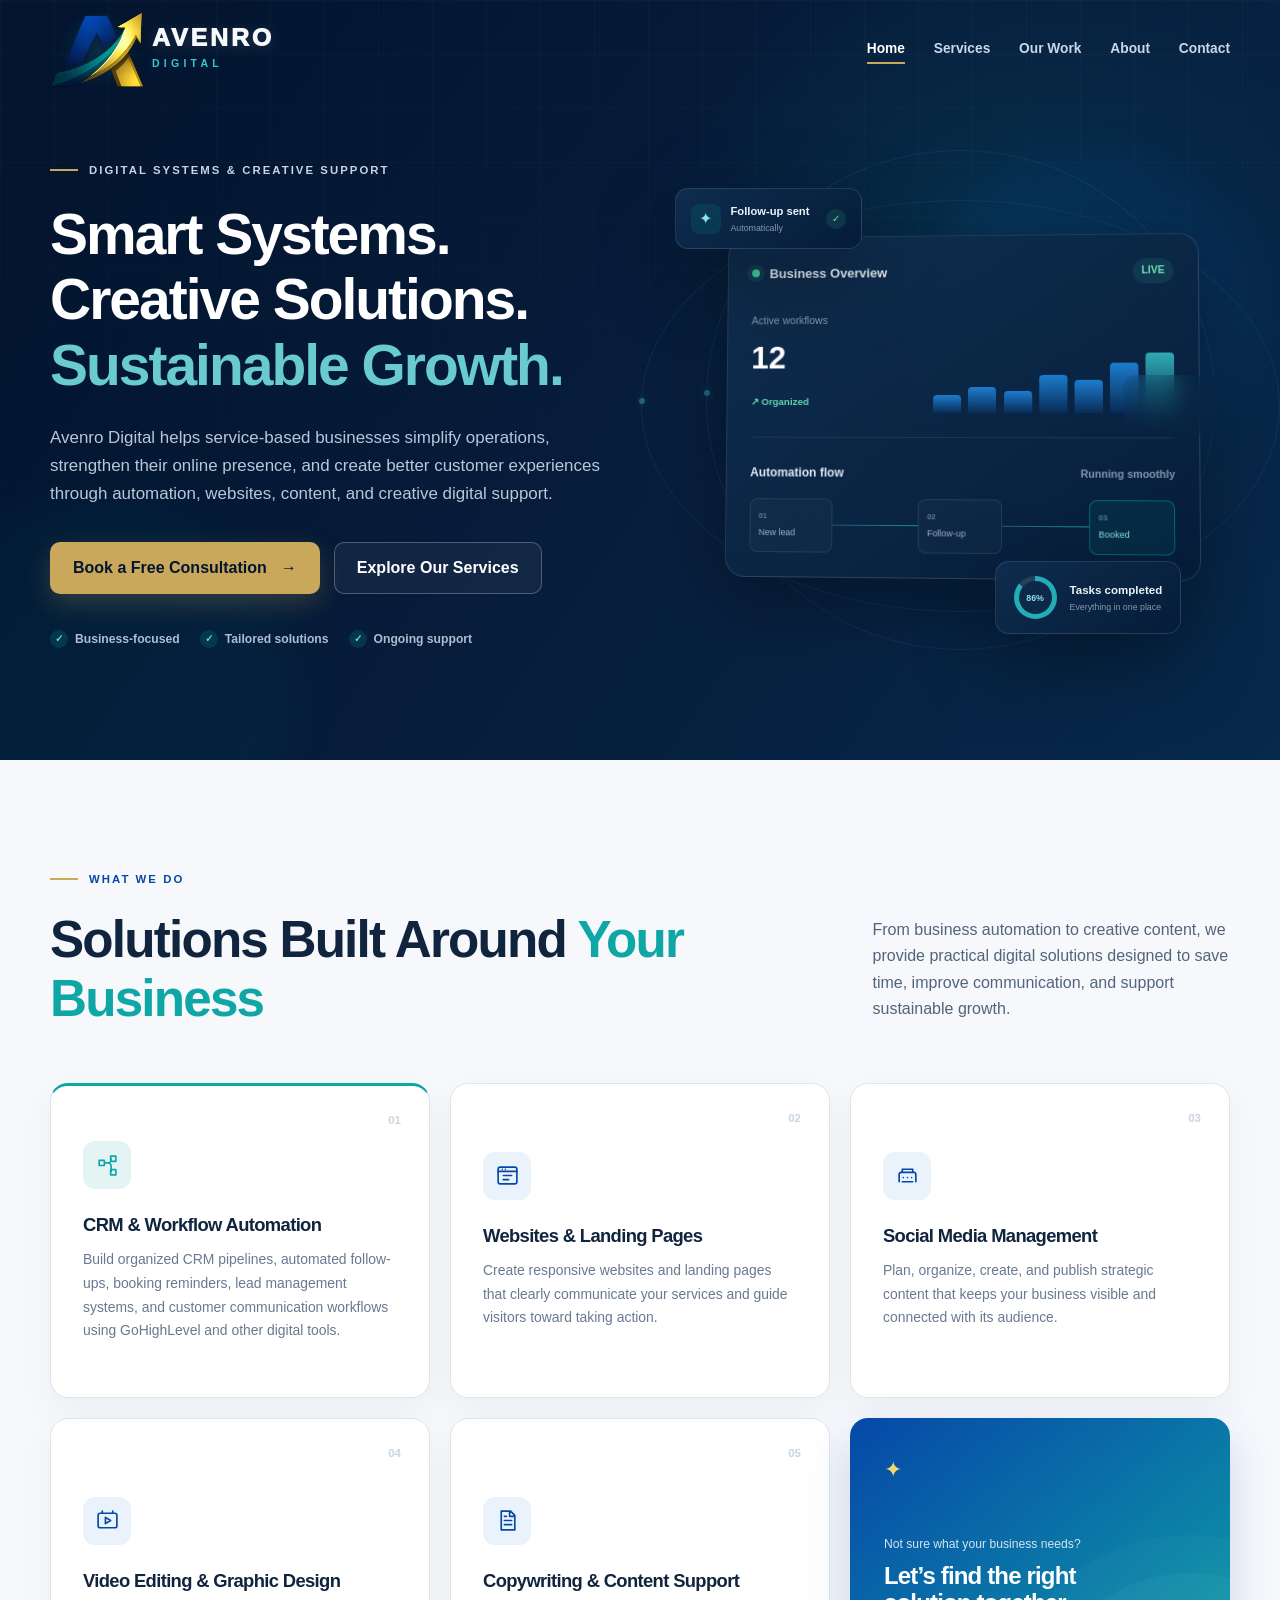
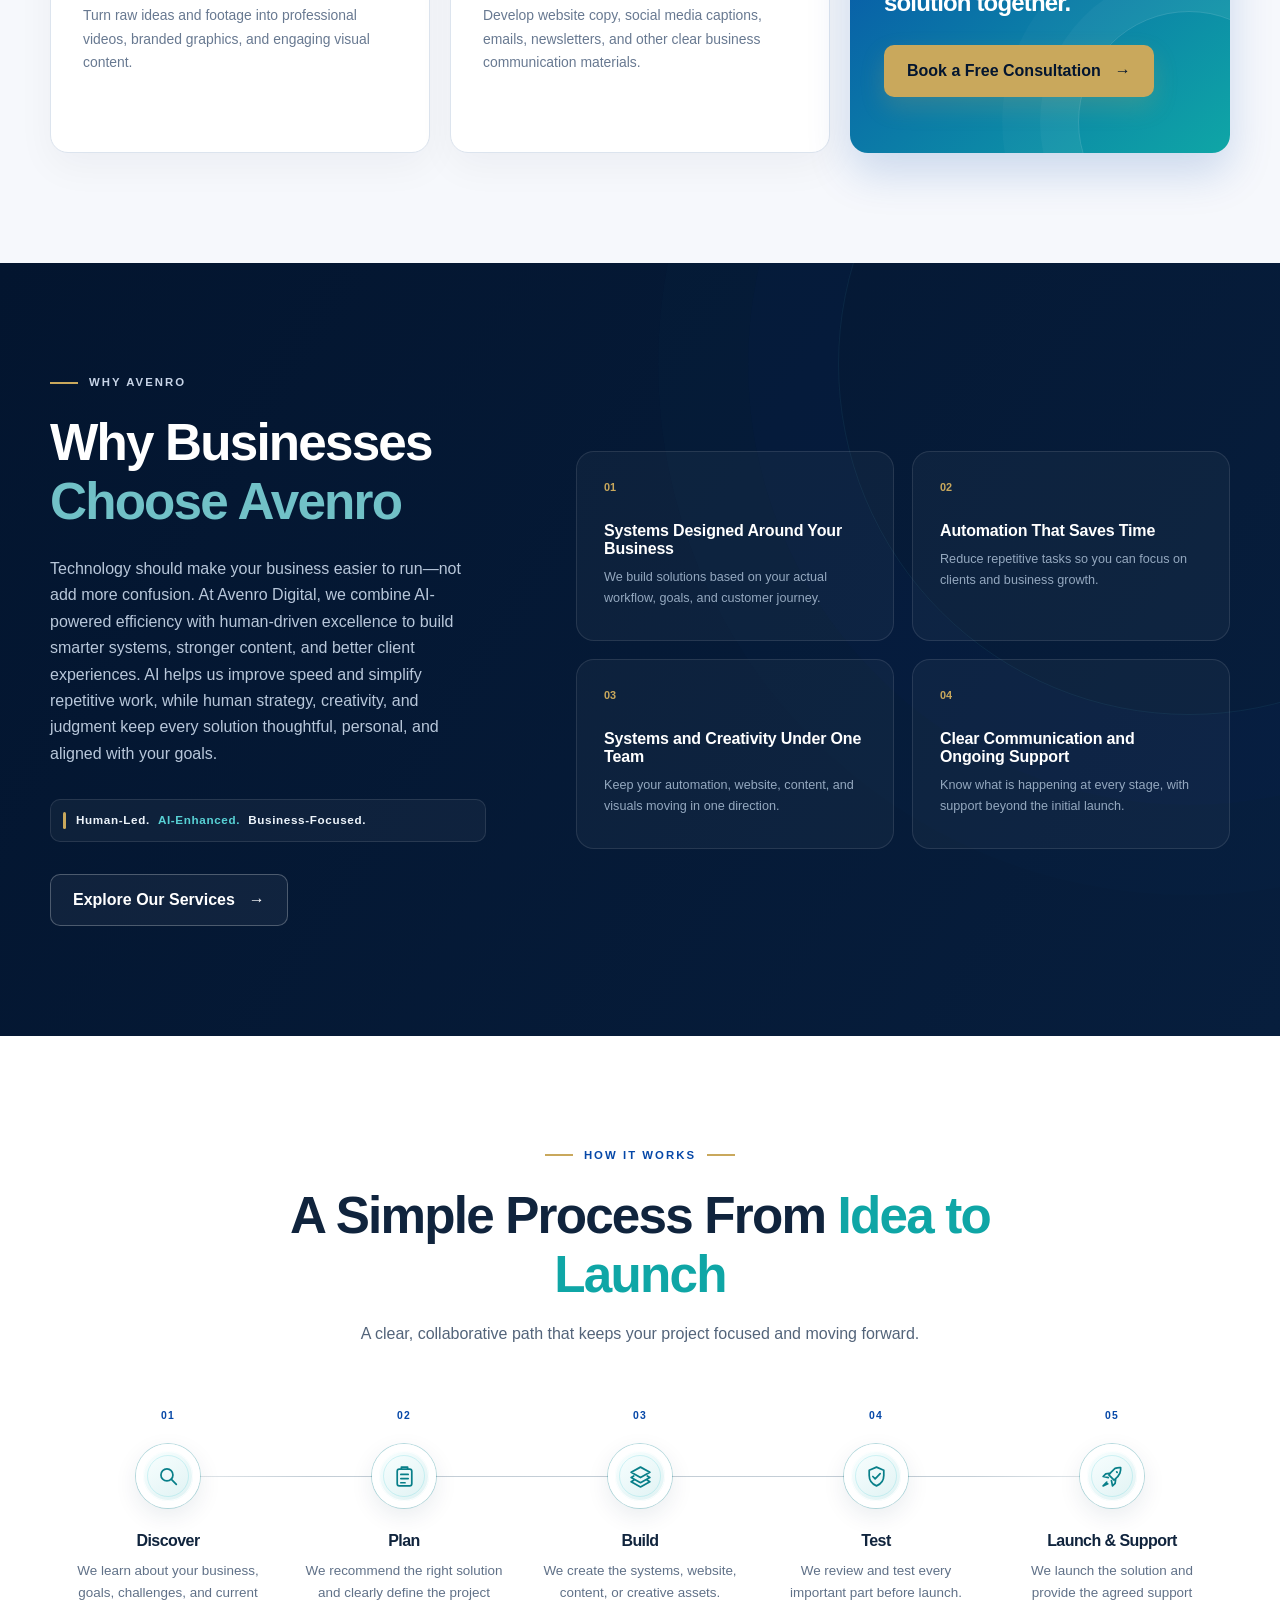
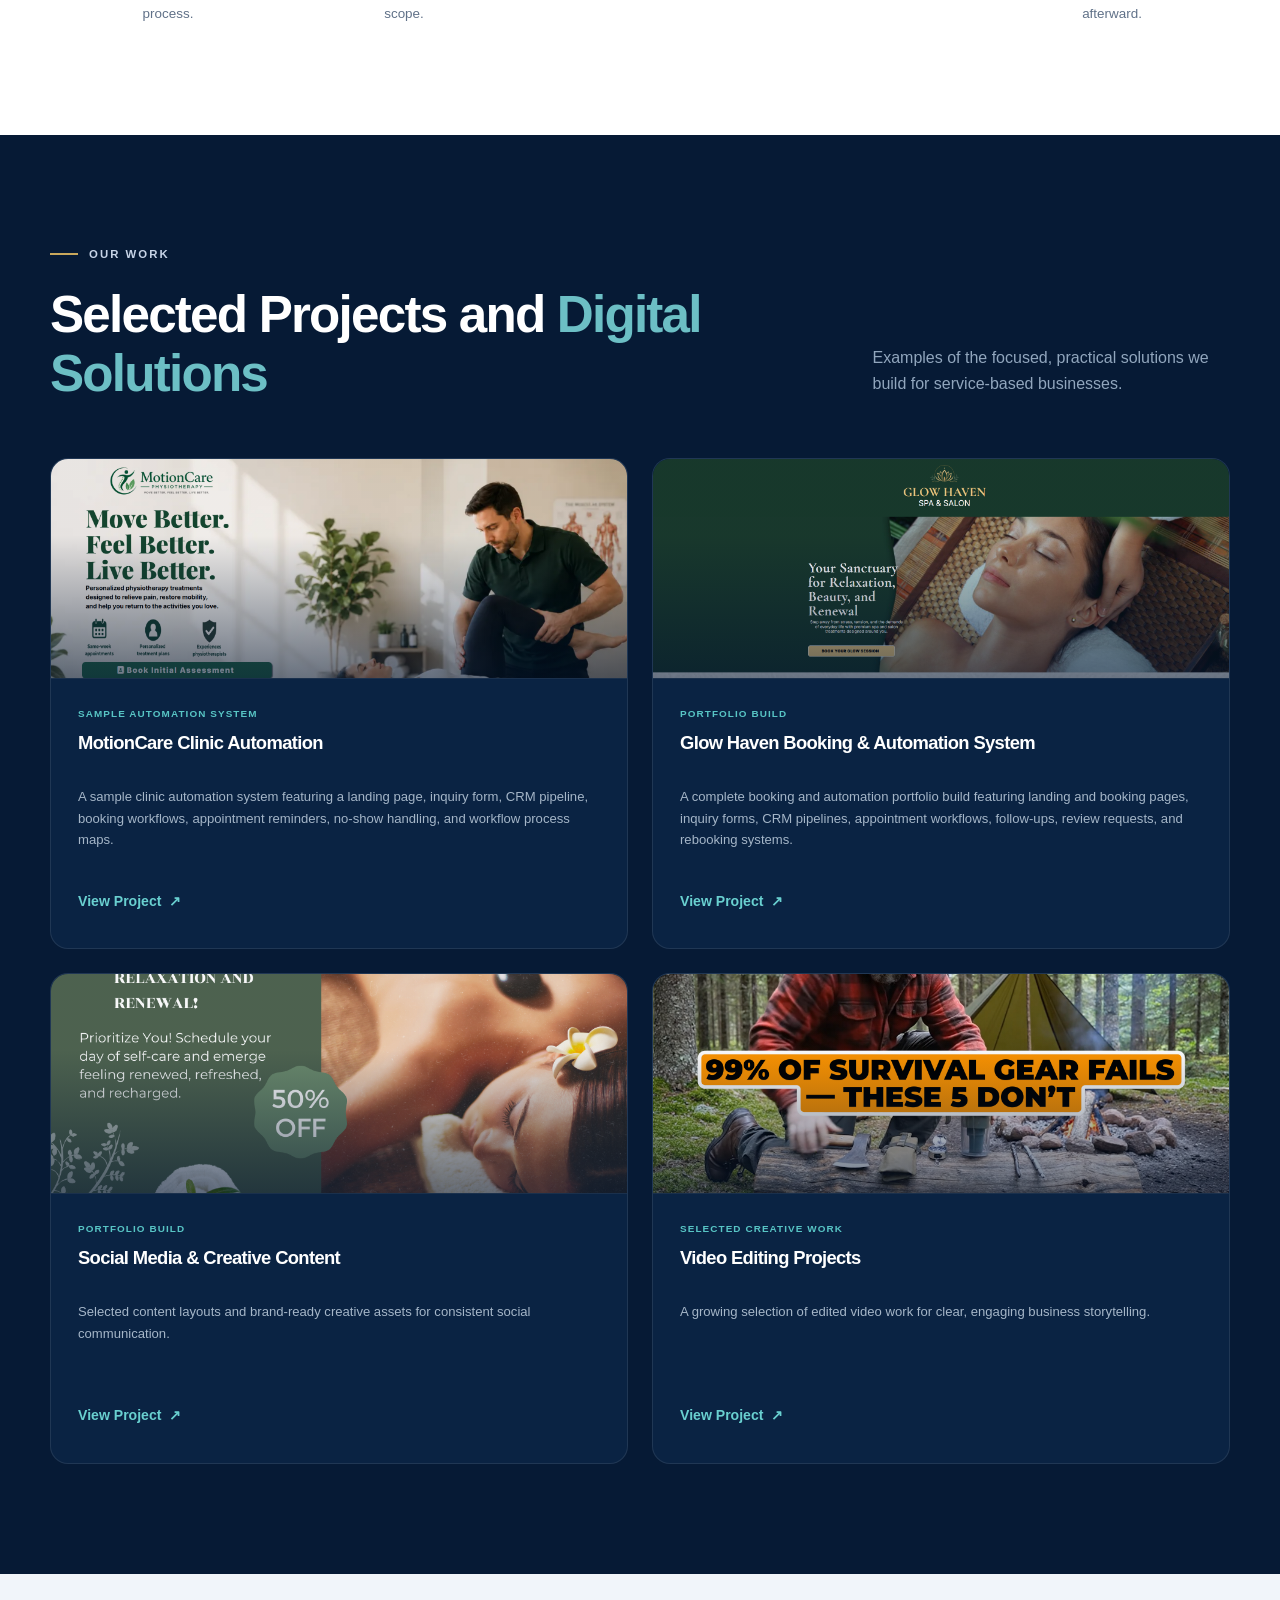
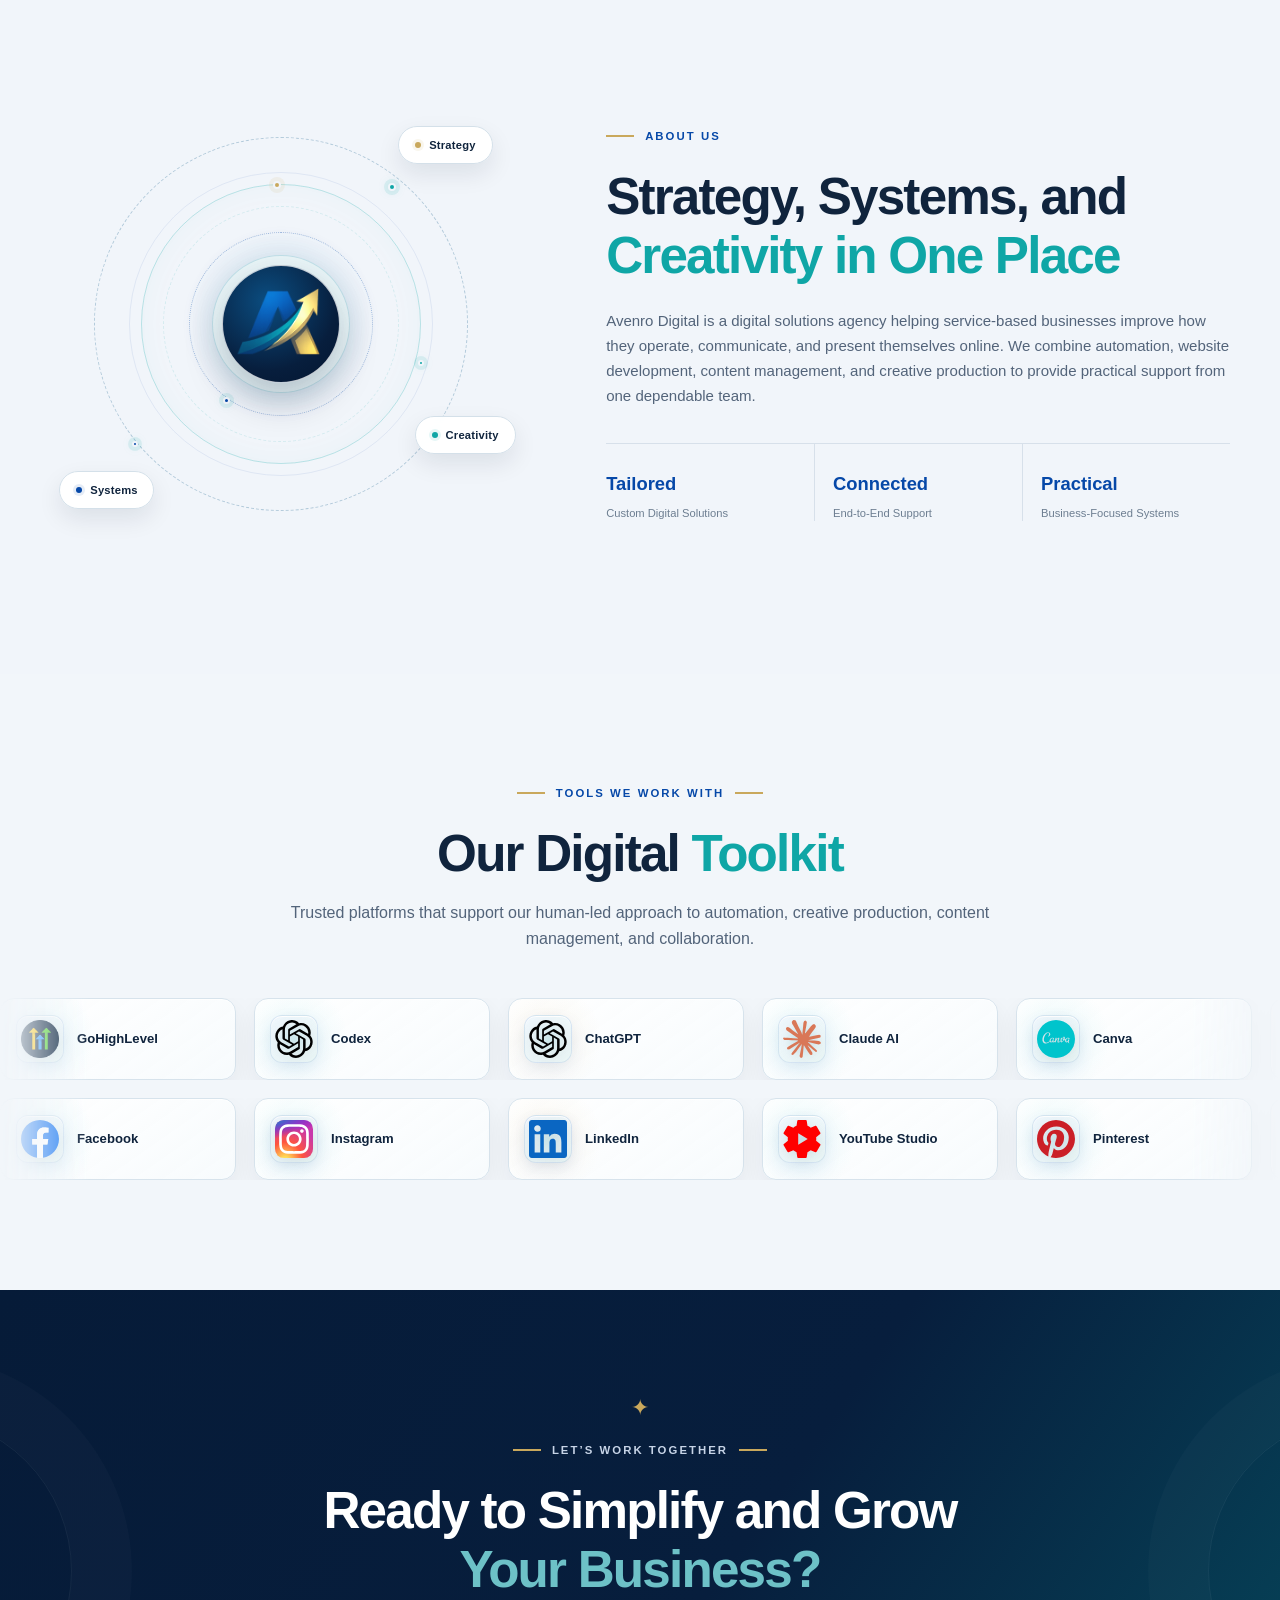
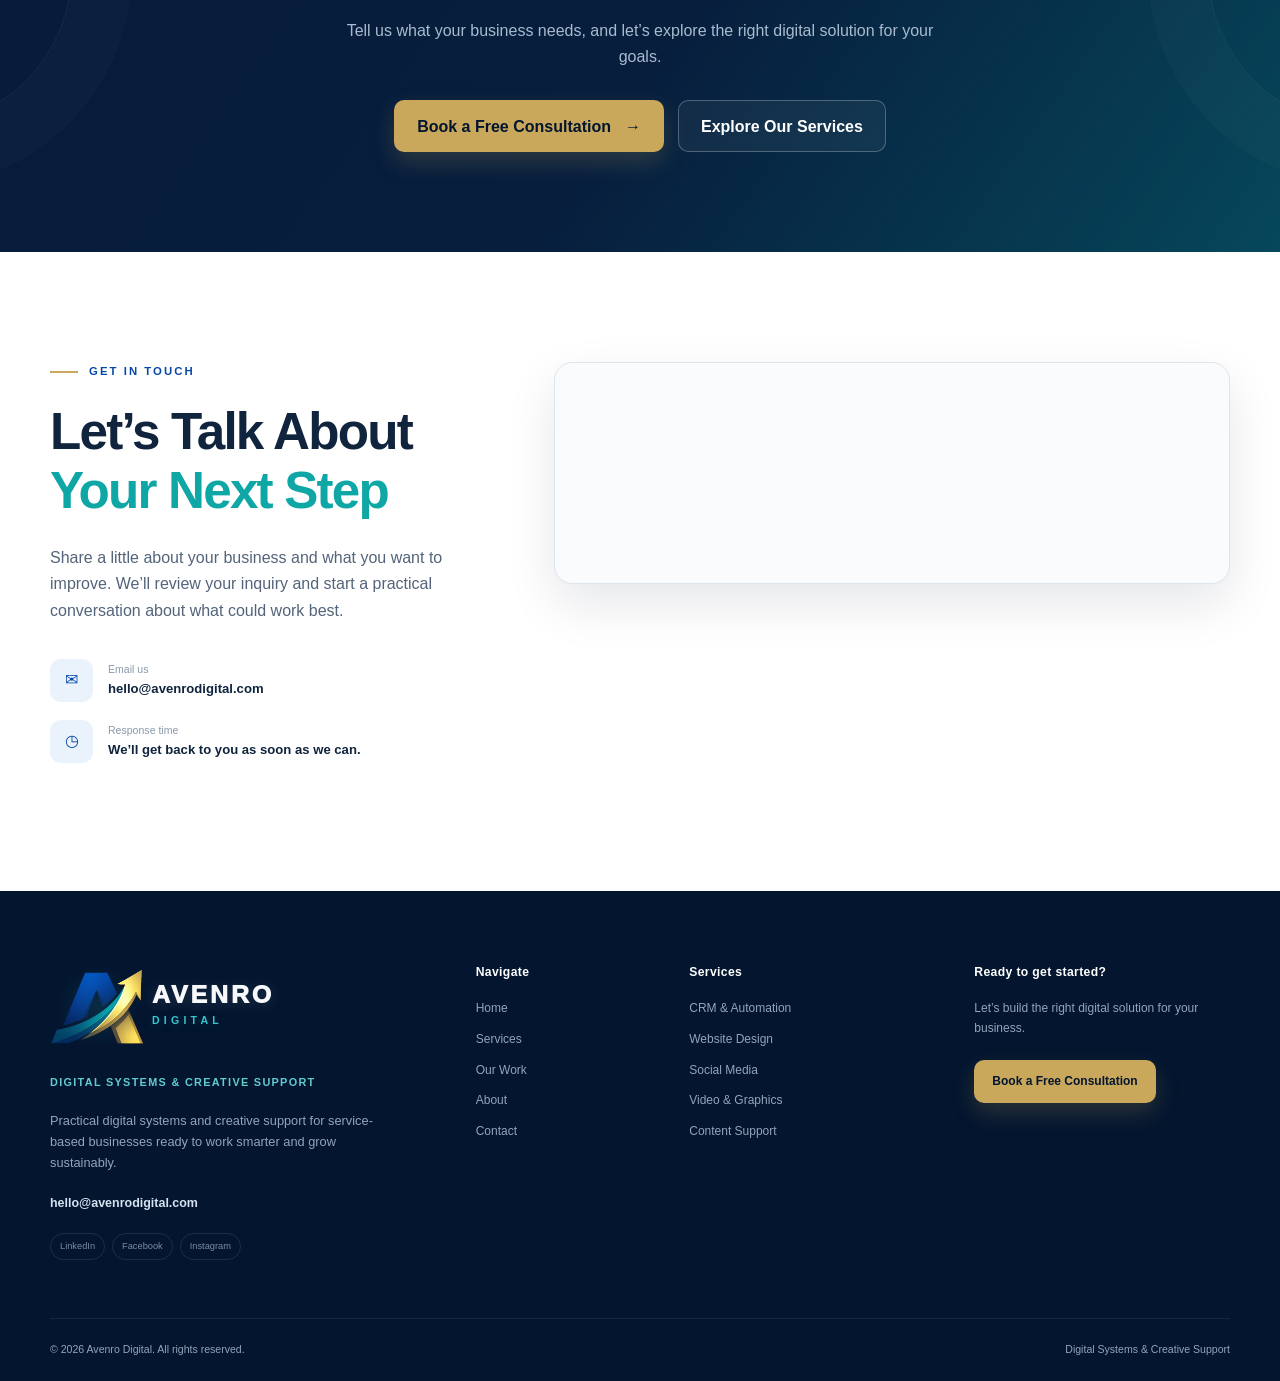
==== index.html @ 3b8fa155 "Simplify tool cards by removing category labels" ====
<!doctype html>
<html lang="en">
<head>
  <meta charset="utf-8">
  <meta name="viewport" content="width=device-width, initial-scale=1">
  <title>Avenro Digital | Smart Systems & Creative Solutions</title>
  <meta name="description" content="Avenro Digital helps service-based businesses simplify operations and grow through automation, websites, content, and creative digital support.">
  <meta name="theme-color" content="#03152F">
  <meta property="og:type" content="website">
  <meta property="og:title" content="Avenro Digital | Smart Systems & Creative Solutions">
  <meta property="og:description" content="Digital systems and creative support that help service-based businesses simplify operations and strengthen their online presence.">
  <!-- Replace with a dedicated 1200x630 social preview image when available. -->
  <meta property="og:image" content="assets/images/avenro-logo.png">
  <meta property="og:url" content="https://avenrodigital.com/">
  <link rel="icon" type="image/png" href="assets/images/avenro-logo.png">
  <link rel="stylesheet" href="styles.css?v=20260803-1">
  <script src="script.js?v=20260802-5" defer></script>
</head>
<body>
  <a class="skip-link" href="#main-content">Skip to main content</a>

  <header class="site-header" data-header>
    <nav class="container navbar" aria-label="Primary navigation">
      <a class="brand" href="#home" aria-label="Avenro Digital home">
        <span class="brand-mark" aria-hidden="true"><img src="assets/images/avenro-logo.png" alt=""></span>
        <span class="brand-name">AVENRO <small>DIGITAL</small></span>
      </a>

      <button class="menu-toggle" type="button" aria-expanded="false" aria-controls="nav-menu" aria-label="Open navigation menu">
        <span></span><span></span><span></span>
      </button>

      <div class="nav-menu" id="nav-menu" data-nav-menu>
        <ul class="nav-links">
          <li><a class="active" href="#home">Home</a></li>
          <li><a href="#services">Services</a></li>
          <li><a href="#work">Our Work</a></li>
          <li><a href="#about">About</a></li>
          <li><a href="#contact">Contact</a></li>
        </ul>
      </div>
    </nav>
  </header>

  <main id="main-content">
    <section class="hero" id="home">
      <div class="hero-glow hero-glow-one" aria-hidden="true"></div>
      <div class="hero-glow hero-glow-two" aria-hidden="true"></div>
      <div class="container hero-grid">
        <div class="hero-copy reveal">
          <p class="eyebrow"><span></span> Digital systems &amp; creative support</p>
          <h1><span>Smart Systems.</span><span>Creative Solutions.</span><em>Sustainable Growth.</em></h1>
          <p class="hero-lead">Avenro Digital helps service-based businesses simplify operations, strengthen their online presence, and create better customer experiences through automation, websites, content, and creative digital support.</p>
          <div class="button-group">
            <a class="button button-primary" href="#contact">Book a Free Consultation <span aria-hidden="true">→</span></a>
            <a class="button button-secondary" href="#services">Explore Our Services</a>
          </div>
          <div class="hero-trust" aria-label="Our approach">
            <span><i aria-hidden="true">✓</i> Business-focused</span>
            <span><i aria-hidden="true">✓</i> Tailored solutions</span>
            <span><i aria-hidden="true">✓</i> Ongoing support</span>
          </div>
        </div>

        <div class="system-visual reveal delay-one" aria-label="Illustration of connected digital business systems">
          <div class="visual-orbit orbit-one" aria-hidden="true"></div>
          <div class="visual-orbit orbit-two" aria-hidden="true"></div>
          <div class="system-card main-system-card">
            <div class="card-topline">
              <div><span class="status-dot"></span><span>Business Overview</span></div>
              <span class="live-badge">Live</span>
            </div>
            <div class="metric-row">
              <div><small>Active workflows</small><strong>12</strong><span class="metric-up">↗ Organized</span></div>
              <div class="mini-chart" aria-hidden="true"><i></i><i></i><i></i><i></i><i></i><i></i><i></i></div>
            </div>
            <div class="workflow-title"><span>Automation flow</span><small>Running smoothly</small></div>
            <div class="workflow">
              <span class="flow-node"><b>01</b>New lead</span><i></i>
              <span class="flow-node"><b>02</b>Follow-up</span><i></i>
              <span class="flow-node flow-node-active"><b>03</b>Booked</span>
            </div>
          </div>
          <div class="system-card floating-card floating-card-left">
            <span class="floating-icon email-icon" aria-hidden="true">✦</span>
            <div><strong>Follow-up sent</strong><small>Automatically</small></div>
            <span class="check" aria-hidden="true">✓</span>
          </div>
          <div class="system-card floating-card floating-card-right">
            <span class="floating-icon calendar-icon" aria-hidden="true">▦</span>
            <div><small>Next booking</small><strong>10:30 AM</strong></div>
          </div>
          <div class="system-card completion-card">
            <div class="progress-ring" data-progress-ring data-progress-value="86"><span>86%</span></div>
            <div><strong>Tasks completed</strong><small>Everything in one place</small></div>
          </div>
        </div>
      </div>
    </section>

    <section class="section services" id="services">
      <div class="container">
        <div class="section-heading reveal">
          <div>
            <p class="eyebrow dark"><span></span> What we do</p>
            <h2>Solutions Built Around <em>Your Business</em></h2>
          </div>
          <p>From business automation to creative content, we provide practical digital solutions designed to save time, improve communication, and support sustainable growth.</p>
        </div>

        <div class="services-grid">
          <article class="service-card featured reveal">
            <span class="card-number">01</span>
            <div class="service-icon" aria-hidden="true">
              <svg viewBox="0 0 24 24"><path d="M4 7h5v5H4zM15 3h5v5h-5zM15 16h5v5h-5zM9 9.5h3.5a3 3 0 0 0 3-3V5.5M9 9.5h3.5a3 3 0 0 1 3 3v5.5"/></svg>
            </div>
            <h3>CRM &amp; Workflow Automation</h3>
            <p>Build organized CRM pipelines, automated follow-ups, booking reminders, lead management systems, and customer communication workflows using GoHighLevel and other digital tools.</p>
          </article>
          <article class="service-card reveal delay-one">
            <span class="card-number">02</span>
            <div class="service-icon" aria-hidden="true">
              <svg viewBox="0 0 24 24"><rect x="3" y="4" width="18" height="16" rx="2"/><path d="M3 8h18M7 6h.01M10 6h.01M8 12h8M8 16h5"/></svg>
            </div>
            <h3>Websites &amp; Landing Pages</h3>
            <p>Create responsive websites and landing pages that clearly communicate your services and guide visitors toward taking action.</p>
          </article>
          <article class="service-card reveal delay-two">
            <span class="card-number">03</span>
            <div class="service-icon" aria-hidden="true">
              <svg viewBox="0 0 24 24"><path d="M4 18v-7a2 2 0 0 1 2-2h12a2 2 0 0 1 2 2v7M7 9V6h10v3M8 14h.01M12 14h.01M16 14h.01M7 18h10"/></svg>
            </div>
            <h3>Social Media Management</h3>
            <p>Plan, organize, create, and publish strategic content that keeps your business visible and connected with its audience.</p>
          </article>
          <article class="service-card reveal">
            <span class="card-number">04</span>
            <div class="service-icon" aria-hidden="true">
              <svg viewBox="0 0 24 24"><rect x="3" y="5" width="18" height="14" rx="2"/><path d="m10 9 5 3-5 3V9zM7 3v2M17 3v2"/></svg>
            </div>
            <h3>Video Editing &amp; Graphic Design</h3>
            <p>Turn raw ideas and footage into professional videos, branded graphics, and engaging visual content.</p>
          </article>
          <article class="service-card reveal delay-one">
            <span class="card-number">05</span>
            <div class="service-icon" aria-hidden="true">
              <svg viewBox="0 0 24 24"><path d="M6 3h9l4 4v14H6zM14 3v5h5M9 12h7M9 16h7M9 8h2"/></svg>
            </div>
            <h3>Copywriting &amp; Content Support</h3>
            <p>Develop website copy, social media captions, emails, newsletters, and other clear business communication materials.</p>
          </article>
          <aside class="service-cta reveal delay-two">
            <span class="spark" aria-hidden="true">✦</span>
            <p>Not sure what your business needs?</p>
            <h3>Let’s find the right solution together.</h3>
            <a class="button button-gold" href="#contact">Book a Free Consultation <span aria-hidden="true">→</span></a>
          </aside>
        </div>
      </div>
    </section>

    <section class="section why-us">
      <div class="container why-grid">
        <div class="why-copy reveal">
          <p class="eyebrow"><span></span> Why Avenro</p>
          <h2>Why Businesses <em>Choose Avenro</em></h2>
          <p class="why-intro">Technology should make your business easier to run—not add more confusion. At Avenro Digital, we combine AI-powered efficiency with human-driven excellence to build smarter systems, stronger content, and better client experiences. AI helps us improve speed and simplify repetitive work, while human strategy, creativity, and judgment keep every solution thoughtful, personal, and aligned with your goals.</p>
          <p class="why-principle"><span>Human-Led.</span> <em>AI-Enhanced.</em> <span>Business-Focused.</span></p>
          <a class="button button-outline" href="#services">Explore Our Services <span aria-hidden="true">→</span></a>
        </div>
        <div class="benefit-list">
          <article class="benefit-item reveal"><span>01</span><div><h3>Systems Designed Around Your Business</h3><p>We build solutions based on your actual workflow, goals, and customer journey.</p></div></article>
          <article class="benefit-item reveal delay-one"><span>02</span><div><h3>Automation That Saves Time</h3><p>Reduce repetitive tasks so you can focus on clients and business growth.</p></div></article>
          <article class="benefit-item reveal"><span>03</span><div><h3>Systems and Creativity Under One Team</h3><p>Keep your automation, website, content, and visuals moving in one direction.</p></div></article>
          <article class="benefit-item reveal delay-one"><span>04</span><div><h3>Clear Communication and Ongoing Support</h3><p>Know what is happening at every stage, with support beyond the initial launch.</p></div></article>
        </div>
      </div>
    </section>

    <section class="section process" id="process">
      <div class="container">
        <div class="center-heading reveal">
          <p class="eyebrow dark centered"><span></span> How it works <span></span></p>
          <h2>A Simple Process From <em>Idea to Launch</em></h2>
          <p>A clear, collaborative path that keeps your project focused and moving forward.</p>
        </div>
        <ol class="process-list">
          <li class="reveal"><span class="step-number">01</span><span class="step-icon" aria-hidden="true"><svg viewBox="0 0 24 24"><circle cx="10.5" cy="10.5" r="5.75"/><path d="m14.8 14.8 4.7 4.7"/></svg></span><h3>Discover</h3><p>We learn about your business, goals, challenges, and current process.</p></li>
          <li class="reveal"><span class="step-number">02</span><span class="step-icon" aria-hidden="true"><svg viewBox="0 0 24 24"><rect x="5" y="5" width="14" height="16" rx="2"/><path d="M9 5V3h6v2M8.5 10h7M8.5 14h7M8.5 18h4"/></svg></span><h3>Plan</h3><p>We recommend the right solution and clearly define the project scope.</p></li>
          <li class="reveal"><span class="step-number">03</span><span class="step-icon" aria-hidden="true"><svg viewBox="0 0 24 24"><path d="m12 3 9 5-9 5-9-5 9-5Z"/><path d="m5.5 11.5-2.5 1.4 9 5 9-5-2.5-1.4M5.5 15.5 3 17l9 5 9-5-2.5-1.5"/></svg></span><h3>Build</h3><p>We create the systems, website, content, or creative assets.</p></li>
          <li class="reveal"><span class="step-number">04</span><span class="step-icon" aria-hidden="true"><svg viewBox="0 0 24 24"><path d="M12 3 19 6v5c0 4.7-2.7 8.2-7 10-4.3-1.8-7-5.3-7-10V6l7-3Z"/><path d="m8.5 12 2.2 2.2 4.8-5"/></svg></span><h3>Test</h3><p>We review and test every important part before launch.</p></li>
          <li class="reveal"><span class="step-number">05</span><span class="step-icon" aria-hidden="true"><svg viewBox="0 0 24 24"><path d="M14.5 4.2c2.1-.8 3.8-.9 5.3-.7.2 1.5.1 3.2-.7 5.3-1 2.5-3 4.8-5.6 6.7l-5-5c1.9-2.6 4.2-4.6 6-6.3Z"/><path d="M9 9 5.5 9.5 3 12l5 1M15 15l-.5 3.5L12 21l-1-5M16 7.5l.5.5M6.5 17.5 3 21l4.5-2"/></svg></span><h3>Launch &amp; Support</h3><p>We launch the solution and provide the agreed support afterward.</p></li>
        </ol>
      </div>
    </section>

    <section class="section work" id="work">
      <div class="container">
        <div class="section-heading reveal">
          <div><p class="eyebrow"><span></span> Our work</p><h2>Selected Projects and <em>Digital Solutions</em></h2></div>
          <p>Examples of the focused, practical solutions we build for service-based businesses.</p>
        </div>
        <div class="project-grid">
          <article class="project-card project-card-has-image reveal">
            <div class="project-media project-media-image">
              <img class="project-featured-image" src="assets/images/motioncare/motioncare-landing-page.png" alt="MotionCare clinic automation landing page preview" loading="lazy">
            </div>
            <div class="project-body">
              <p class="project-category">Sample Automation System</p><h3>MotionCare Clinic Automation</h3>
              <p>A sample clinic automation system featuring a landing page, inquiry form, CRM pipeline, booking workflows, appointment reminders, no-show handling, and workflow process maps.</p>
              <button class="text-link project-link project-modal-open" type="button" data-project-modal-open="motioncare" aria-haspopup="dialog" aria-controls="project-gallery-modal">View Project <span aria-hidden="true">↗</span></button>
            </div>
          </article>
          <article class="project-card project-card-has-image reveal delay-one">
            <div class="project-media project-media-image">
              <img class="project-featured-image project-featured-image-glow-haven" src="assets/images/glow-haven/glow-haven-landing-page.png" alt="Glow Haven spa and salon landing page preview" loading="lazy">
            </div>
            <div class="project-body">
              <p class="project-category">Portfolio Build</p><h3>Glow Haven Booking &amp; Automation System</h3>
              <p>A complete booking and automation portfolio build featuring landing and booking pages, inquiry forms, CRM pipelines, appointment workflows, follow-ups, review requests, and rebooking systems.</p>
              <button class="text-link project-link project-modal-open" type="button" data-project-modal-open="glow-haven" aria-haspopup="dialog" aria-controls="project-gallery-modal">View Project <span aria-hidden="true">↗</span></button>
            </div>
          </article>
          <article class="project-card project-card-has-image reveal delay-one">
            <div class="project-media project-media-image">
              <img class="project-featured-image project-featured-image-social-media" src="assets/images/social-media/promo-graphic-02.png.png" alt="Branded spa promotional graphic preview" loading="lazy">
            </div>
            <div class="project-body">
              <p class="project-category">Portfolio Build</p><h3>Social Media &amp; Creative Content</h3>
              <p>Selected content layouts and brand-ready creative assets for consistent social communication.</p>
              <button class="text-link project-link project-modal-open" type="button" data-project-modal-open="social-media" aria-haspopup="dialog" aria-controls="project-gallery-modal">View Project <span aria-hidden="true">↗</span></button>
            </div>
          </article>
          <article class="project-card project-card-has-image reveal delay-two">
            <div class="project-media project-media-image">
              <img class="project-featured-image project-featured-image-video-editing" src="assets/images/video-editing/survival-video-01.png" alt="Wilderness video editing preview featuring a survival gear setup" loading="lazy">
            </div>
            <div class="project-body">
              <p class="project-category">Selected Creative Work</p><h3>Video Editing Projects</h3>
              <p>A growing selection of edited video work for clear, engaging business storytelling.</p>
              <button class="text-link project-link project-modal-open" type="button" data-project-modal-open="video-editing" aria-haspopup="dialog" aria-controls="project-gallery-modal">View Project <span aria-hidden="true">↗</span></button>
            </div>
          </article>
        </div>
      </div>
    </section>

    <section class="section about" id="about">
      <div class="container about-grid">
        <div class="about-visual reveal" aria-hidden="true">
          <div class="about-orbit">
            <div class="orbit-glow"></div>
            <div class="orbit-ring orbit-ring-outer">
              <span class="orbit-node node-one"></span>
              <span class="orbit-node node-two"></span>
            </div>
            <div class="orbit-ring orbit-ring-middle">
              <span class="orbit-node node-three"></span>
              <span class="orbit-node node-four"></span>
            </div>
            <div class="orbit-ring orbit-ring-inner">
              <span class="orbit-node node-five"></span>
            </div>
            <div class="orbit-core">
              <span class="orbit-brand-mark"><img src="assets/images/avenro-logo.png" alt=""></span>
            </div>
          </div>
          <div class="about-label label-strategy">Strategy</div>
          <div class="about-label label-systems">Systems</div>
          <div class="about-label label-creativity">Creativity</div>
        </div>
        <div class="about-copy reveal delay-one">
          <p class="eyebrow dark"><span></span> About us</p>
          <h2>Strategy, Systems, and <em>Creativity in One Place</em></h2>
          <p>Avenro Digital is a digital solutions agency helping service-based businesses improve how they operate, communicate, and present themselves online. We combine automation, website development, content management, and creative production to provide practical support from one dependable team.</p>
          <div class="stats-grid">
            <div><strong>Tailored</strong><span>Custom Digital Solutions</span></div>
            <div><strong>Connected</strong><span>End-to-End Support</span></div>
            <div><strong>Practical</strong><span>Business-Focused Systems</span></div>
          </div>
        </div>
      </div>
    </section>

    <section class="section toolkit" id="toolkit" aria-labelledby="toolkit-title">
      <div class="container">
        <div class="center-heading reveal">
          <p class="eyebrow dark centered"><span></span> Tools we work with <span></span></p>
          <h2 id="toolkit-title">Our Digital <em>Toolkit</em></h2>
          <p>Trusted platforms that support our human-led approach to automation, creative production, content management, and collaboration.</p>
        </div>
      </div>

      <div class="tool-marquees" aria-label="Avenro Digital tools and platforms">
        <div class="tool-marquee tool-marquee-left" data-tool-marquee>
          <div class="tool-track">
            <div class="tool-sequence" role="list">
              <div class="tool-item" role="listitem" tabindex="0"><span class="tool-logo" aria-hidden="true"><img src="assets/images/tools/gohighlevel-logo.png" alt=""></span><span class="tool-copy"><strong>GoHighLevel</strong></span></div>
              <div class="tool-item" role="listitem" tabindex="0"><span class="tool-logo" aria-hidden="true"><img src="assets/images/tools/codex-logo.svg" alt=""></span><span class="tool-copy"><strong>Codex</strong></span></div>
              <div class="tool-item" role="listitem" tabindex="0"><span class="tool-logo" aria-hidden="true"><img src="assets/images/tools/chatgpt-logo.svg" alt=""></span><span class="tool-copy"><strong>ChatGPT</strong></span></div>
              <div class="tool-item" role="listitem" tabindex="0"><span class="tool-logo" aria-hidden="true"><img src="assets/images/tools/claude-logo.svg" alt=""></span><span class="tool-copy"><strong>Claude AI</strong></span></div>
              <div class="tool-item" role="listitem" tabindex="0"><span class="tool-logo" aria-hidden="true"><img src="assets/images/tools/canva-logo.svg" alt=""></span><span class="tool-copy"><strong>Canva</strong></span></div>
              <div class="tool-item" role="listitem" tabindex="0"><span class="tool-logo" aria-hidden="true"><img src="assets/images/tools/premiere-pro-logo.svg" alt=""></span><span class="tool-copy"><strong>Adobe Premiere Pro</strong></span></div>
              <div class="tool-item" role="listitem" tabindex="0"><span class="tool-logo" aria-hidden="true"><img src="assets/images/tools/capcut-logo.svg" alt=""></span><span class="tool-copy"><strong>CapCut</strong></span></div>
              <div class="tool-item" role="listitem" tabindex="0"><span class="tool-logo" aria-hidden="true"><img src="assets/images/tools/mister-horse-logo.png" alt=""></span><span class="tool-copy"><strong>Mister Horse</strong></span></div>
              <div class="tool-item" role="listitem" tabindex="0"><span class="tool-logo" aria-hidden="true"><img src="assets/images/tools/meta-business-suite-logo.svg" alt=""></span><span class="tool-copy"><strong>Meta Business Suite</strong></span></div>
            </div>
          </div>
        </div>

        <div class="tool-marquee tool-marquee-right" data-tool-marquee>
          <div class="tool-track">
            <div class="tool-sequence" role="list">
              <div class="tool-item" role="listitem" tabindex="0"><span class="tool-logo" aria-hidden="true"><img src="assets/images/tools/facebook-logo.svg" alt=""></span><span class="tool-copy"><strong>Facebook</strong></span></div>
              <div class="tool-item" role="listitem" tabindex="0"><span class="tool-logo" aria-hidden="true"><img src="assets/images/tools/instagram-logo.svg" alt=""></span><span class="tool-copy"><strong>Instagram</strong></span></div>
              <div class="tool-item" role="listitem" tabindex="0"><span class="tool-logo" aria-hidden="true"><img src="assets/images/tools/linkedin-logo.svg" alt=""></span><span class="tool-copy"><strong>LinkedIn</strong></span></div>
              <div class="tool-item" role="listitem" tabindex="0"><span class="tool-logo" aria-hidden="true"><img src="assets/images/tools/youtube-studio-logo.svg" alt=""></span><span class="tool-copy"><strong>YouTube Studio</strong></span></div>
              <div class="tool-item" role="listitem" tabindex="0"><span class="tool-logo" aria-hidden="true"><img src="assets/images/tools/pinterest-logo.svg" alt=""></span><span class="tool-copy"><strong>Pinterest</strong></span></div>
              <div class="tool-item" role="listitem" tabindex="0"><span class="tool-logo" aria-hidden="true"><img src="assets/images/tools/google-workspace-logo.svg" alt=""></span><span class="tool-copy"><strong>Google Workspace</strong></span></div>
              <div class="tool-item" role="listitem" tabindex="0"><span class="tool-logo" aria-hidden="true"><img src="assets/images/tools/slack-logo.svg" alt=""></span><span class="tool-copy"><strong>Slack</strong></span></div>
              <div class="tool-item" role="listitem" tabindex="0"><span class="tool-logo" aria-hidden="true"><img src="assets/images/tools/discord-logo.svg" alt=""></span><span class="tool-copy"><strong>Discord</strong></span></div>
              <div class="tool-item" role="listitem" tabindex="0"><span class="tool-logo" aria-hidden="true"><img src="assets/images/tools/zoom-logo.svg" alt=""></span><span class="tool-copy"><strong>Zoom</strong></span></div>
            </div>
          </div>
        </div>
      </div>
    </section>

    <section class="cta-section">
      <div class="container cta-inner reveal">
        <div class="cta-spark" aria-hidden="true">✦</div>
        <p class="eyebrow centered"><span></span> Let’s work together <span></span></p>
        <h2>Ready to Simplify and Grow <em>Your Business?</em></h2>
        <p>Tell us what your business needs, and let’s explore the right digital solution for your goals.</p>
        <div class="button-group centered-buttons">
          <a class="button button-gold" href="#contact">Book a Free Consultation <span aria-hidden="true">→</span></a>
          <a class="button button-outline" href="#services">Explore Our Services</a>
        </div>
      </div>
    </section>

    <section class="section contact" id="contact">
      <div class="container contact-grid">
        <div class="contact-copy reveal">
          <p class="eyebrow dark"><span></span> Get in touch</p>
          <h2>Let’s Talk About <em>Your Next Step</em></h2>
          <p>Share a little about your business and what you want to improve. We’ll review your inquiry and start a practical conversation about what could work best.</p>
          <div class="contact-detail"><span aria-hidden="true">✉</span><div><small>Email us</small><a href="mailto:hello@avenrodigital.com">hello@avenrodigital.com</a></div></div>
          <div class="contact-detail"><span aria-hidden="true">◷</span><div><small>Response time</small><strong>We’ll get back to you as soon as we can.</strong></div></div>
        </div>
        <div class="contact-form ghl-form-embed reveal delay-one">
          <iframe
              src="https://api.leadconnectorhq.com/widget/form/V3dG47oCU8AIWqUblOYT"
              style="width:100%;height:100%;border:none;border-radius:8px"
              id="inline-V3dG47oCU8AIWqUblOYT"
              data-layout="{'id':'INLINE'}"
              data-trigger-type="alwaysShow"
              data-trigger-value=""
              data-activation-type="alwaysActivated"
              data-activation-value=""
              data-deactivation-type="neverDeactivate"
              data-deactivation-value=""
              data-form-name="Avenro Digital – Website Inquiry Form"
              data-height="712"
              data-layout-iframe-id="inline-V3dG47oCU8AIWqUblOYT"
              data-form-id="V3dG47oCU8AIWqUblOYT"
              title="Avenro Digital – Website Inquiry Form">
          </iframe>

          <script src="https://link.msgsndr.com/js/form_embed.js"></script>
        </div>
      </div>
    </section>
  </main>

  <!-- Reusable portfolio project gallery modal -->
  <div class="project-modal" id="project-gallery-modal" data-project-modal role="dialog" aria-modal="true" aria-labelledby="project-modal-title" aria-describedby="project-modal-overview" hidden>
    <div class="project-modal-panel" data-project-modal-panel>
      <button class="project-modal-close" type="button" data-project-modal-close aria-label="Close project gallery">
        <svg viewBox="0 0 24 24" aria-hidden="true"><path d="m6 6 12 12M18 6 6 18"/></svg>
      </button>

      <div class="project-modal-layout">
        <div class="project-modal-details">
          <p class="project-modal-label" data-project-modal-label></p>
          <h2 id="project-modal-title" data-project-modal-title></h2>

          <section class="project-detail-section">
            <h3>Project Overview</h3>
            <p id="project-modal-overview" data-project-modal-overview></p>
          </section>

          <section class="project-detail-section">
            <h3>Challenge</h3>
            <p data-project-modal-challenge></p>
          </section>

          <section class="project-detail-section">
            <h3>Solution</h3>
            <p data-project-modal-solution></p>
          </section>

          <section class="project-detail-section project-modal-features">
            <h3>Key Features</h3>
            <ul data-project-modal-features></ul>
          </section>
        </div>

        <div class="project-gallery" data-project-gallery aria-label="Project images">
          <div class="project-gallery-filters" data-project-gallery-filters role="group" aria-label="Filter project previews" hidden></div>

          <div class="project-gallery-stage" data-project-gallery-swipe>
            <div class="project-gallery-track" data-project-gallery-track></div>

            <button class="project-gallery-control project-gallery-previous" type="button" data-project-gallery-previous aria-label="Show previous project image"><span aria-hidden="true">←</span></button>
            <button class="project-gallery-control project-gallery-next" type="button" data-project-gallery-next aria-label="Show next project image"><span aria-hidden="true">→</span></button>
          </div>

          <div class="project-gallery-meta" aria-live="polite" aria-atomic="true">
            <div class="project-gallery-caption-block">
              <span class="project-gallery-category" data-project-gallery-category hidden></span>
              <p data-project-gallery-caption></p>
            </div>
            <div class="project-gallery-actions">
              <a class="project-gallery-watch" data-project-gallery-watch href="" target="_blank" rel="noopener noreferrer" hidden>Watch Video <span aria-hidden="true">↗</span></a>
              <span class="project-gallery-counter" data-project-gallery-counter></span>
            </div>
          </div>

          <div class="project-gallery-thumbnails" data-project-gallery-thumbnails aria-label="Choose a project image"></div>
          <p class="project-gallery-hint">Use the arrow keys or swipe to explore the project.</p>
        </div>
      </div>
    </div>
  </div>

  <footer class="site-footer">
    <div class="container footer-grid">
      <div class="footer-brand">
        <a class="brand" href="#home" aria-label="Avenro Digital home"><span class="brand-mark" aria-hidden="true"><img src="assets/images/avenro-logo.png" alt=""></span><span class="brand-name">AVENRO <small>DIGITAL</small></span></a>
        <p class="footer-tagline">Digital Systems &amp; Creative Support</p>
        <p>Practical digital systems and creative support for service-based businesses ready to work smarter and grow sustainably.</p>
        <a class="footer-email" href="mailto:hello@avenrodigital.com">hello@avenrodigital.com</a>
        <div class="social-placeholders" aria-label="Social media profiles coming soon"><span>LinkedIn</span><span>Facebook</span><span>Instagram</span></div>
      </div>
      <div class="footer-column"><h2>Navigate</h2><a href="#home">Home</a><a href="#services">Services</a><a href="#work">Our Work</a><a href="#about">About</a><a href="#contact">Contact</a></div>
      <div class="footer-column"><h2>Services</h2><a href="#services">CRM &amp; Automation</a><a href="#services">Website Design</a><a href="#services">Social Media</a><a href="#services">Video &amp; Graphics</a><a href="#services">Content Support</a></div>
      <div class="footer-column footer-action"><h2>Ready to get started?</h2><p>Let’s build the right digital solution for your business.</p><a class="button button-gold button-small" href="#contact">Book a Free Consultation</a></div>
    </div>
    <div class="container footer-bottom"><p>© <span data-current-year></span> Avenro Digital. All rights reserved.</p><p>Digital Systems &amp; Creative Support</p></div>
  </footer>
</body>
</html>
---- styles.css ----
:root {
  --navy: #03152f;
  --midnight: #071e3d;
  --royal: #0648a8;
  --teal: #0fa6a6;
  --gold: #c9a85c;
  --soft-white: #f6f8fc;
  --light-gray: #e8edf5;
  --muted: #aab8cc;
  --ink: #10243d;
  --body-text: #53647a;
  --white: #ffffff;
  --container: 1180px;
  --radius-sm: 10px;
  --radius: 18px;
  --radius-lg: 28px;
  --shadow: 0 20px 50px rgba(3, 21, 47, 0.1);
  --transition: 220ms ease;
}

* { box-sizing: border-box; }
html { scroll-behavior: smooth; scroll-padding-top: 106px; }
body { margin: 0; font-family: Inter, Avenir, "Segoe UI", Arial, sans-serif; color: var(--body-text); background: var(--soft-white); line-height: 1.65; -webkit-font-smoothing: antialiased; }
body.menu-open, body.modal-open { overflow: hidden; }
img, svg { display: block; max-width: 100%; }
a { color: inherit; text-decoration: none; }
button, input, select, textarea { font: inherit; }
button, a { -webkit-tap-highlight-color: transparent; }
:focus-visible { outline: 3px solid rgba(212, 175, 55, 0.75); outline-offset: 4px; }
.skip-link { position: fixed; z-index: 1000; top: 10px; left: 10px; padding: 10px 16px; border-radius: 8px; background: var(--gold); color: var(--navy); font-weight: 800; transform: translateY(-150%); transition: transform var(--transition); }
.skip-link:focus { transform: translateY(0); }
.container { width: min(calc(100% - 40px), var(--container)); margin-inline: auto; }
.section { padding: 110px 0; }
h1, h2, h3, p { margin-top: 0; }
h1, h2, h3 { color: var(--ink); line-height: 1.15; letter-spacing: -0.035em; }
h1 { font-size: clamp(2.8rem, 5.1vw, 4.65rem); }
h2 { margin-bottom: 24px; font-size: clamp(2.15rem, 4vw, 3.25rem); }
h3 { font-size: 1.2rem; }
em { color: var(--teal); font-style: normal; }
.eyebrow { display: flex; align-items: center; gap: 11px; margin-bottom: 22px; color: #c7d4e7; font-size: 0.71rem; font-weight: 800; letter-spacing: 0.18em; text-transform: uppercase; }
.eyebrow span { width: 28px; height: 2px; background: var(--gold); }
.eyebrow.dark { color: var(--royal); }
.eyebrow.centered { justify-content: center; }
.eyebrow.centered span:last-child { display: inline-block; }
.button-group { display: flex; flex-wrap: wrap; gap: 14px; }
.button { display: inline-flex; min-height: 52px; align-items: center; justify-content: center; gap: 14px; padding: 13px 22px; border: 1px solid transparent; border-radius: var(--radius-sm); cursor: pointer; font-weight: 750; line-height: 1.2; transition: transform var(--transition), box-shadow var(--transition), background-color var(--transition), border-color var(--transition); }
.button:hover { transform: translateY(-2px); }
.button-primary { background: var(--gold); color: var(--navy); box-shadow: 0 10px 26px rgba(201, 168, 92, 0.22); }
.button-primary:hover { background: #d7ba74; box-shadow: 0 15px 32px rgba(201, 168, 92, 0.3); }
.button-secondary, .button-outline { border-color: rgba(255, 255, 255, 0.25); color: var(--white); background: rgba(255, 255, 255, 0.05); }
.button-secondary:hover, .button-outline:hover { border-color: rgba(255, 255, 255, 0.5); background: rgba(255, 255, 255, 0.1); }
.button-gold { background: var(--gold); color: var(--navy); box-shadow: 0 10px 24px rgba(201, 168, 92, 0.2); }
.button-gold:hover { background: #d7ba74; box-shadow: 0 14px 30px rgba(201, 168, 92, 0.28); }
.button-light { background: var(--white); color: var(--royal); }
.button-small { min-height: 43px; padding: 10px 17px; font-size: 0.86rem; }
.text-link { display: inline-flex; align-items: center; gap: 10px; color: var(--teal); font-size: 0.88rem; font-weight: 800; }
.text-link span { transition: transform var(--transition); }
.text-link:hover span { transform: translateX(4px); }

.site-header { position: fixed; z-index: 100; top: 0; right: 0; left: 0; color: var(--white); transition: background var(--transition), box-shadow var(--transition), backdrop-filter var(--transition); }
.site-header.scrolled { background: rgba(3, 21, 47, 0.97); box-shadow: 0 8px 30px rgba(0, 0, 0, 0.14); }
.navbar { display: flex; height: 96px; align-items: center; justify-content: flex-start; }
.brand { display: inline-flex; flex: 0 0 auto; align-items: center; gap: 6px; color: #f7f9fc; }
.brand-mark { position: relative; display: block; width: 96px; height: 78px; flex: 0 0 96px; overflow: hidden; background: radial-gradient(circle at 50% 52%, rgba(55, 198, 207, 0.13), transparent 66%); }
.brand-mark img { position: absolute; top: -44px; left: -147px; width: 385px; max-width: none; filter: brightness(1.08) saturate(1.06); mix-blend-mode: screen; }
.brand-name { flex: 0 0 auto; color: #f7f9fc; font-size: 1.55rem; font-weight: 950; letter-spacing: 0.12em; line-height: 0.9; text-shadow: 0 2px 14px rgba(247, 249, 252, 0.15); }
.brand-name small { display: block; margin-top: 9px; color: #37c6cf; font-size: 0.66rem; font-weight: 850; letter-spacing: 0.4em; line-height: 1; text-shadow: 0 2px 12px rgba(55, 198, 207, 0.21); }
.nav-menu { display: flex; flex: 0 1 auto; align-items: center; margin-left: auto; }
.nav-links { display: flex; align-items: center; gap: clamp(24px, 2.25vw, 34px); margin: 0; padding: 0; list-style: none; }
.nav-links a { position: relative; padding: 10px 0; color: #cbd7e8; font-size: 0.86rem; font-weight: 650; transition: color var(--transition); }
.nav-links a::after { position: absolute; right: 0; bottom: 2px; left: 0; height: 2px; background: var(--gold); content: ""; transform: scaleX(0); transition: transform var(--transition); }
.nav-links a:hover, .nav-links a.active { color: var(--white); }
.nav-links a.active::after, .nav-links a:hover::after { transform: scaleX(1); }
.menu-toggle { display: none; width: 44px; height: 44px; margin-left: auto; padding: 10px; border: 0; border-radius: 8px; background: transparent; cursor: pointer; }
.menu-toggle span { display: block; width: 24px; height: 2px; margin: 5px 0; background: var(--white); transition: transform var(--transition), opacity var(--transition); }

.hero { position: relative; min-height: 760px; overflow: hidden; padding: 160px 0 80px; color: #cbd7e7; background: radial-gradient(circle at 78% 35%, rgba(0, 122, 133, 0.19), transparent 30%), linear-gradient(125deg, var(--navy) 10%, var(--midnight) 58%, #06294c 100%); }
.hero::before { position: absolute; inset: 0; background-image: linear-gradient(rgba(255,255,255,.025) 1px, transparent 1px), linear-gradient(90deg, rgba(255,255,255,.025) 1px, transparent 1px); background-size: 54px 54px; content: ""; mask-image: linear-gradient(to bottom, black, transparent 90%); }
.hero-glow { position: absolute; border-radius: 50%; filter: blur(20px); opacity: .5; }
.hero-glow-one { top: 20%; right: 2%; width: 330px; height: 330px; background: rgba(6, 72, 168, .22); }
.hero-glow-two { bottom: -18%; left: -8%; width: 400px; height: 400px; background: rgba(0, 122, 133, .13); }
.hero-grid { position: relative; z-index: 1; display: grid; grid-template-columns: 1.02fr .98fr; gap: 80px; align-items: center; }
.hero h1 { max-width: 680px; margin-bottom: 26px; color: var(--white); font-size: clamp(2.65rem, 4.45vw, 4.15rem); }
.hero h1 span, .hero h1 em { display: block; white-space: nowrap; }
.hero h1 em { color: #69cbd0; }
.hero-lead { max-width: 660px; margin-bottom: 34px; color: #b9c7d9; font-size: 1.06rem; }
.hero-trust { display: flex; flex-wrap: wrap; gap: 20px; margin-top: 35px; color: #aebdd1; font-size: .76rem; font-weight: 650; }
.hero-trust span { display: flex; align-items: center; gap: 7px; }
.hero-trust i { display: grid; width: 18px; height: 18px; place-items: center; border-radius: 50%; background: rgba(0, 122, 133, .28); color: #70d2d8; font-size: .65rem; font-style: normal; }
.system-visual { position: relative; min-height: 490px; perspective: 900px; }
.system-card { border: 1px solid rgba(164, 202, 228, .16); background: linear-gradient(145deg, rgba(16, 46, 80, .92), rgba(5, 28, 56, .94)); box-shadow: 0 28px 80px rgba(0, 0, 0, .35); backdrop-filter: blur(14px); }
.main-system-card { position: absolute; z-index: 2; top: 74px; left: 6%; width: 88%; padding: 24px; border-radius: 20px; transform: rotateY(-3deg) rotateX(2deg); transition: translate .45s ease-out; }
.card-topline, .card-topline > div { display: flex; align-items: center; justify-content: space-between; }
.card-topline > div { gap: 10px; color: #e6eff8; font-size: .82rem; font-weight: 750; }
.status-dot { width: 8px; height: 8px; border-radius: 50%; background: #3ed3a2; box-shadow: 0 0 0 5px rgba(62, 211, 162, .1); }
.live-badge { padding: 4px 9px; border-radius: 50px; color: #6edfb8; background: rgba(62, 211, 162, .1); font-size: .64rem; font-weight: 800; text-transform: uppercase; }
.metric-row { display: grid; grid-template-columns: 1fr 1.5fr; gap: 26px; align-items: end; margin: 27px 0 25px; padding-bottom: 24px; border-bottom: 1px solid rgba(255,255,255,.08); }
.metric-row small, .workflow-title small { display: block; color: #8296af; font-size: .66rem; }
.metric-row strong { display: block; margin: 3px 0; color: var(--white); font-size: 2rem; }
.metric-up { color: #5fd7b0; font-size: .62rem; font-weight: 700; }
.mini-chart { position: relative; display: flex; height: 66px; align-items: end; gap: 7px; overflow: hidden; }
.mini-chart::after { position: absolute; inset: 0; background: linear-gradient(105deg, transparent 15%, rgba(124,218,232,.14) 48%, transparent 72%); content: ""; opacity: 0; pointer-events: none; transform: translateX(-115%); }
.mini-chart i { flex: 1; min-width: 5px; border-radius: 4px 4px 0 0; background: linear-gradient(#1b7cce, rgba(6,72,168,.18)); transform: scaleY(0); transform-origin: center bottom; }
.mini-chart i:nth-child(1) { height: 28%; }.mini-chart i:nth-child(2) { height: 40%; }.mini-chart i:nth-child(3) { height: 34%; }.mini-chart i:nth-child(4) { height: 58%; }.mini-chart i:nth-child(5) { height: 51%; }.mini-chart i:nth-child(6) { height: 76%; }.mini-chart i:nth-child(7) { height: 91%; background: linear-gradient(#30aab5, rgba(0,122,133,.2)); }
.workflow-title { display: flex; align-items: center; justify-content: space-between; color: #dfeaf5; font-size: .76rem; font-weight: 700; }
.workflow { position: relative; display: flex; align-items: center; margin-top: 15px; }
.flow-node { flex: 0 0 84px; padding: 11px 8px; border: 1px solid rgba(255,255,255,.09); border-radius: 8px; color: #9bb0c8; background: rgba(255,255,255,.025); font-size: .56rem; }
.flow-node b { display: block; margin-bottom: 3px; color: #5d7c9c; font-size: .49rem; }
.flow-node-active { border-color: rgba(0, 168, 181, .45); color: #89e3e8; background: rgba(0, 122, 133, .13); }
.workflow > i { position: relative; height: 1px; flex: 1; background: linear-gradient(90deg, #295373, #168d99); }
.workflow > i::after { position: absolute; inset: -4px 0; background-image: radial-gradient(circle, rgba(117,236,238,.95) 0 2px, rgba(64,204,211,.3) 3px, transparent 5px); background-repeat: no-repeat; background-position: 0 50%; content: ""; opacity: 0; filter: drop-shadow(0 0 4px rgba(76,218,222,.5)); }
.floating-card { position: absolute; z-index: 4; display: flex; align-items: center; gap: 10px; padding: 13px 15px; border-radius: 13px; transition: translate .45s ease-out; }
.floating-card strong, .floating-card small { display: block; }
.floating-card strong { color: #eef5fb; font-size: .7rem; }.floating-card small { color: #8699b1; font-size: .55rem; }
.floating-card-left { top: 28px; left: -3%; }.floating-card-right { z-index: 5; top: 215px; right: -3%; }
.floating-icon { display: grid; width: 30px; height: 30px; place-items: center; border-radius: 8px; color: #89e5e8; background: rgba(0,122,133,.22); }
.calendar-icon { color: #efcf65; background: rgba(212,175,55,.13); }.check { display: grid; width: 20px; height: 20px; margin-left: 7px; place-items: center; border-radius: 50%; color: #5fe0b3; background: rgba(62,211,162,.12); font-size: .65rem; }
.completion-card { position: absolute; z-index: 4; right: 9%; bottom: 16px; display: flex; align-items: center; gap: 13px; padding: 14px 18px; border-radius: 14px; transition: translate .45s ease-out; }
.completion-card strong, .completion-card small { display: block; }.completion-card strong { color: #eaf1f8; font-size: .72rem; }.completion-card small { color: #8498b0; font-size: .55rem; }
.progress-ring { --progress: 86%; position: relative; display: grid; width: 43px; height: 43px; place-items: center; border-radius: 50%; background: conic-gradient(#22adb7 var(--progress), rgba(255,255,255,.1) 0); }
.progress-ring::before { position: absolute; width: 33px; height: 33px; border-radius: 50%; background: #0d294a; content: ""; }.progress-ring span { position: relative; z-index: 1; color: #91e3e6; font-size: .55rem; font-weight: 800; }
.visual-orbit { position: absolute; border: 1px solid rgba(63, 135, 181, .15); border-radius: 50%; }.visual-orbit::after { position: absolute; top: 48%; left: -3px; width: 6px; height: 6px; border-radius: 50%; background: rgba(69,183,201,.44); box-shadow: 0 0 9px rgba(69,183,201,.25); content: ""; }.orbit-one { inset: -10px 15px 0; }.orbit-two { inset: 40px -50px 38px; }

.system-visual:not(.visible) .floating-card, .system-visual:not(.visible) .completion-card { opacity: 0; }
.system-visual.visible .main-system-card { animation: dashboard-float 8s ease-in-out .15s infinite; }
.system-visual.visible .floating-card-left { animation: dashboard-card-enter .55s ease-out .2s both, followup-card-float 6.4s ease-in-out .85s infinite; }
.system-visual.visible .floating-card-right { animation: dashboard-card-enter .55s ease-out .38s both, booking-card-drift 7.7s ease-in-out 1.05s infinite; }
.system-visual.visible .completion-card { animation: dashboard-card-enter .55s ease-out .55s both, completion-card-float 9.1s ease-in-out 1.2s infinite; }
.system-visual.visible .mini-chart i { animation: chart-bar-rise .65s cubic-bezier(.2,.8,.25,1) forwards; }
.system-visual.visible .mini-chart i:nth-child(1) { animation-delay: .3s; }.system-visual.visible .mini-chart i:nth-child(2) { animation-delay: .37s; }.system-visual.visible .mini-chart i:nth-child(3) { animation-delay: .44s; }.system-visual.visible .mini-chart i:nth-child(4) { animation-delay: .51s; }.system-visual.visible .mini-chart i:nth-child(5) { animation-delay: .58s; }.system-visual.visible .mini-chart i:nth-child(6) { animation-delay: .65s; }.system-visual.visible .mini-chart i:nth-child(7) { animation-delay: .72s; }
.system-visual.visible .mini-chart::after { animation: chart-shimmer 5.8s ease-in-out 1.8s infinite; }
.system-visual.visible .workflow > i:first-of-type::after { animation: workflow-dot-first 9s linear 1.1s infinite; }
.system-visual.visible .workflow > i:last-of-type::after { animation: workflow-dot-second 9s linear 1.1s infinite; }
.system-visual.visible .flow-node:nth-of-type(1) { animation: flow-node-one 9s ease 1.1s infinite; }.system-visual.visible .flow-node:nth-of-type(2) { animation: flow-node-two 9s ease 1.1s infinite; }.system-visual.visible .flow-node:nth-of-type(3) { animation: flow-node-three 9s ease 1.1s infinite; }
.system-visual.visible .status-dot { animation: status-dot-pulse 3.4s ease-in-out infinite; }.system-visual.visible .live-badge { animation: live-badge-breathe 4.2s ease-in-out .4s infinite; }.system-visual.visible .check { animation: check-icon-pulse 3.8s ease-in-out 1.2s infinite; }
.system-visual.visible .orbit-one { animation: dashboard-orbit-clockwise 34s linear infinite; }.system-visual.visible .orbit-two { animation: dashboard-orbit-counterclockwise 43s linear infinite; }
.progress-ring.is-complete { animation: progress-ring-pulse 5.4s ease-in-out infinite; }
.system-visual.is-parallax-active .main-system-card, .system-visual.is-parallax-active .floating-card, .system-visual.is-parallax-active .completion-card { will-change: transform, translate; }

@keyframes dashboard-float { 0%, 100% { transform: translate3d(0,0,0) rotateY(-3deg) rotateX(2deg); } 50% { transform: translate3d(0,-8px,0) rotateY(-3deg) rotateX(2deg); } }
@keyframes dashboard-card-enter { from { opacity: 0; } to { opacity: 1; } }
@keyframes followup-card-float { 0%, 100% { transform: translate3d(0,0,0); } 50% { transform: translate3d(0,-7px,0); } }
@keyframes booking-card-drift { 0%, 100% { transform: translate3d(0,0,0); } 38% { transform: translate3d(5px,-4px,0); } 72% { transform: translate3d(-3px,3px,0); } }
@keyframes completion-card-float { 0%, 100% { transform: translate3d(0,0,0); } 35% { transform: translate3d(-2px,5px,0); } 70% { transform: translate3d(2px,-5px,0); } }
@keyframes chart-bar-rise { from { transform: scaleY(0); opacity: .35; } to { transform: scaleY(1); opacity: 1; } }
@keyframes chart-shimmer { 0%, 72%, 100% { opacity: 0; transform: translateX(-115%); } 82% { opacity: .42; } 94% { opacity: 0; transform: translateX(115%); } }
@keyframes workflow-dot-first { 0% { opacity: 0; background-position: 0 50%; } 3% { opacity: .85; } 29% { opacity: .85; background-position: 100% 50%; } 33%, 100% { opacity: 0; background-position: 100% 50%; } }
@keyframes workflow-dot-second { 0%, 34% { opacity: 0; background-position: 0 50%; } 37% { opacity: .85; } 63% { opacity: .85; background-position: 100% 50%; } 67%, 100% { opacity: 0; background-position: 100% 50%; } }
@keyframes flow-node-one { 0%, 8% { border-color: rgba(80,214,218,.45); color: #9ce6e8; background: rgba(15,166,166,.1); } 15%, 100% { border-color: rgba(255,255,255,.09); color: #9bb0c8; background: rgba(255,255,255,.025); } }
@keyframes flow-node-two { 0%, 31% { border-color: rgba(255,255,255,.09); color: #9bb0c8; background: rgba(255,255,255,.025); } 34%, 42% { border-color: rgba(80,214,218,.45); color: #9ce6e8; background: rgba(15,166,166,.1); } 49%, 100% { border-color: rgba(255,255,255,.09); color: #9bb0c8; background: rgba(255,255,255,.025); } }
@keyframes flow-node-three { 0%, 64% { border-color: rgba(0,168,181,.45); color: #89e3e8; background: rgba(0,122,133,.13); } 67%, 75% { border-color: rgba(95,226,206,.7); color: #c1f8ed; background: rgba(23,185,162,.18); } 82%, 100% { border-color: rgba(0,168,181,.45); color: #89e3e8; background: rgba(0,122,133,.13); } }
@keyframes status-dot-pulse { 0%, 100% { opacity: .85; box-shadow: 0 0 0 5px rgba(62,211,162,.08); } 50% { opacity: 1; box-shadow: 0 0 0 8px rgba(62,211,162,.02), 0 0 12px rgba(62,211,162,.2); } }
@keyframes live-badge-breathe { 0%, 100% { opacity: .82; } 50% { opacity: 1; } }
@keyframes check-icon-pulse { 0%, 100% { transform: scale(1); box-shadow: 0 0 0 rgba(62,211,162,0); } 50% { transform: scale(1.06); box-shadow: 0 0 10px rgba(62,211,162,.18); } }
@keyframes dashboard-orbit-clockwise { to { transform: rotate(360deg); } }
@keyframes dashboard-orbit-counterclockwise { to { transform: rotate(-360deg); } }
@keyframes progress-ring-pulse { 0%, 100% { transform: scale(1); } 50% { transform: scale(1.035); } }
.services { background: var(--soft-white); }
.section-heading { display: grid; grid-template-columns: 1.35fr .65fr; gap: 80px; align-items: end; margin-bottom: 55px; }
.section-heading h2 { max-width: 680px; margin-bottom: 0; }.section-heading > p { max-width: 500px; margin: 0 0 6px; }
.services-grid { display: grid; grid-template-columns: repeat(3, 1fr); gap: 20px; }
.service-card { position: relative; display: flex; min-height: 315px; flex-direction: column; justify-content: center; overflow: hidden; padding: 32px; border: 1px solid #dce4ee; border-radius: var(--radius); background: var(--white); box-shadow: 0 14px 38px rgba(3, 21, 47, .045); transition: transform var(--transition), box-shadow var(--transition), border-color var(--transition); }
.service-card:hover { border-color: #b9cede; box-shadow: var(--shadow); transform: translateY(-6px); }
.service-card.featured { border-top: 3px solid var(--teal); }
.card-number { position: absolute; top: 25px; right: 28px; color: #cad5e2; font-size: .72rem; font-weight: 800; }
.service-icon { display: grid; width: 48px; height: 48px; margin-bottom: 25px; place-items: center; border-radius: 12px; color: var(--royal); background: #eaf2fc; }
.service-icon svg { width: 25px; fill: none; stroke: currentColor; stroke-width: 1.6; stroke-linecap: round; stroke-linejoin: round; }
.service-card.featured .service-icon { color: var(--teal); background: #e4f4f4; }
.service-card h3 { max-width: 260px; margin-bottom: 13px; font-size: 1.15rem; }.service-card p { margin: 0; color: #687991; font-size: .87rem; line-height: 1.7; }
.service-cta { position: relative; overflow: hidden; min-height: 335px; padding: 34px; border-radius: var(--radius); color: var(--white); background: linear-gradient(140deg, var(--royal), var(--teal)); box-shadow: 0 20px 44px rgba(6,72,168,.18); }
.service-cta::after { position: absolute; right: -70px; bottom: -80px; width: 220px; height: 220px; border: 1px solid rgba(255,255,255,.15); border-radius: 50%; content: ""; box-shadow: 0 0 0 38px rgba(255,255,255,.035), 0 0 0 76px rgba(255,255,255,.025); }
.service-cta .spark { display: block; margin-bottom: 45px; color: #f1d76e; font-size: 1.4rem; }.service-cta p { margin-bottom: 7px; color: #d5e5ee; font-size: .76rem; }.service-cta h3 { max-width: 280px; margin-bottom: 28px; color: var(--white); font-size: 1.5rem; }.service-cta .button { position: relative; z-index: 2; }

.why-us { position: relative; overflow: hidden; color: #b8c7da; background: linear-gradient(122deg, var(--navy), var(--midnight)); }
.why-us::after { position: absolute; top: -250px; right: -260px; width: 700px; height: 700px; border: 1px solid rgba(52,142,171,.12); border-radius: 50%; content: ""; box-shadow: 0 0 0 90px rgba(6,72,168,.025), 0 0 0 180px rgba(0,122,133,.02); }
.why-grid { position: relative; z-index: 1; display: grid; grid-template-columns: .8fr 1.2fr; gap: 90px; align-items: center; }
.why-copy h2 { color: var(--white); }.why-copy h2 em { color: #71c1c7; }.why-copy > p:not(.eyebrow) { max-width: 490px; margin-bottom: 32px; }.why-copy > .why-intro { margin-bottom: 19px; }.why-copy > .why-principle { position: relative; display: flex; flex-wrap: wrap; align-items: center; gap: 4px 8px; margin-bottom: 32px; padding: 12px 15px 12px 25px; border: 1px solid rgba(255,255,255,.1); border-radius: 10px; color: #edf4fb; background: rgba(255,255,255,.045); font-size: .73rem; font-weight: 850; letter-spacing: .055em; line-height: 1.45; }.why-principle::before { position: absolute; top: 12px; bottom: 12px; left: 12px; width: 3px; border-radius: 3px; background: var(--gold); content: ""; }.why-principle em { color: #58d1d5; font-style: normal; }
.benefit-list { display: grid; grid-template-columns: 1fr 1fr; gap: 18px; }
.benefit-item { min-height: 190px; padding: 27px; border: 1px solid rgba(255,255,255,.1); border-radius: var(--radius); background: rgba(255,255,255,.035); transition: background var(--transition), transform var(--transition); }
.benefit-item:hover { background: rgba(255,255,255,.07); transform: translateY(-4px); }.benefit-item > span { display: block; margin-bottom: 25px; color: var(--gold); font-size: .68rem; font-weight: 800; }.benefit-item h3 { margin-bottom: 9px; color: var(--white); font-size: 1rem; letter-spacing: -.01em; }.benefit-item p { margin: 0; color: #94a8bf; font-size: .79rem; }

.process { background: var(--white); }
.center-heading { max-width: 750px; margin: 0 auto 60px; text-align: center; }.center-heading h2 { margin-bottom: 16px; }.center-heading > p:last-child { margin: 0; }
.process-list { position: relative; display: grid; grid-template-columns: repeat(5, 1fr); gap: 0; margin: 0; padding: 0; list-style: none; }
.process-list::before { position: absolute; top: 69px; right: 9%; left: 9%; height: 1px; background: linear-gradient(90deg, rgba(50,83,108,.1), rgba(80,111,135,.34) 16%, rgba(80,111,135,.34) 84%, rgba(50,83,108,.1)); content: ""; }
.process-list::after { position: absolute; z-index: 1; top: 63px; right: 9%; left: 9%; height: 13px; background-image: radial-gradient(circle, rgba(179,255,250,.95) 0 2px, rgba(55,198,207,.72) 3px, rgba(55,198,207,.2) 5px, transparent 9px); background-position: -90px center; background-repeat: no-repeat; background-size: 90px 13px; content: ""; opacity: 0; filter: drop-shadow(0 0 5px rgba(55,198,207,.38)); pointer-events: none; }
.process-list.is-active::after { animation: process-flow-horizontal 15s linear .85s infinite; }
.process-list li { position: relative; padding: 0 18px; text-align: center; }
.process-list li.reveal { transition-duration: 680ms; transition-timing-function: cubic-bezier(.2,.75,.25,1); }
.process-list li.reveal:nth-of-type(1) { transition-delay: 60ms; }.process-list li.reveal:nth-of-type(2) { transition-delay: 160ms; }.process-list li.reveal:nth-of-type(3) { transition-delay: 260ms; }.process-list li.reveal:nth-of-type(4) { transition-delay: 360ms; }.process-list li.reveal:nth-of-type(5) { transition-delay: 460ms; }
.step-number { display: block; margin-bottom: 20px; color: var(--royal); font-size: .65rem; font-weight: 850; letter-spacing: .12em; }
.step-icon { position: relative; z-index: 2; display: grid; width: 64px; height: 64px; margin: 0 auto 24px; place-items: center; border: 7px solid var(--white); border-radius: 50%; color: #087f89; background: linear-gradient(145deg, #f9ffff, #dff2f3); box-shadow: 0 0 0 1px rgba(20,139,149,.3), 0 8px 24px rgba(3,49,74,.09), inset 0 0 0 1px rgba(255,255,255,.85); }
.step-icon::before { position: absolute; inset: 4px; border: 1px solid rgba(55,198,207,.2); border-radius: inherit; content: ""; }
.step-icon svg { position: relative; z-index: 1; width: 25px; height: 25px; fill: none; stroke: currentColor; stroke-width: 1.65; stroke-linecap: round; stroke-linejoin: round; }
.process-list.is-active li:nth-of-type(1) .step-icon { animation: process-step-highlight 15s ease-in-out .85s infinite; }.process-list.is-active li:nth-of-type(2) .step-icon { animation: process-step-highlight 15s ease-in-out 3.85s infinite; }.process-list.is-active li:nth-of-type(3) .step-icon { animation: process-step-highlight 15s ease-in-out 6.85s infinite; }.process-list.is-active li:nth-of-type(4) .step-icon { animation: process-step-highlight 15s ease-in-out 9.85s infinite; }.process-list.is-active li:nth-of-type(5) .step-icon { animation: process-step-highlight 15s ease-in-out 12.85s infinite; }
.process-list h3 { margin-bottom: 10px; font-size: 1rem; }.process-list p { margin: 0; color: #607188; font-size: .84rem; line-height: 1.6; }

@keyframes process-flow-horizontal { 0% { opacity: 0; background-position: -90px center; } 3% { opacity: .85; } 80% { opacity: .85; background-position: calc(100% + 90px) center; } 84%, 100% { opacity: 0; background-position: calc(100% + 90px) center; } }
@keyframes process-flow-vertical { 0% { opacity: 0; background-position: center -90px; } 3% { opacity: .85; } 80% { opacity: .85; background-position: center calc(100% + 90px); } 84%, 100% { opacity: 0; background-position: center calc(100% + 90px); } }
@keyframes process-step-highlight { 0%, 7%, 100% { color: #087f89; box-shadow: 0 0 0 1px rgba(20,139,149,.3), 0 8px 24px rgba(3,49,74,.09), inset 0 0 0 1px rgba(255,255,255,.85); transform: translate3d(0,0,0) scale(1); } 2.8% { color: #046b74; box-shadow: 0 0 0 1px rgba(55,198,207,.58), 0 0 0 7px rgba(55,198,207,.08), 0 9px 26px rgba(3,49,74,.12), 0 0 20px rgba(55,198,207,.2), inset 0 0 0 1px #fff; transform: translate3d(0,-2px,0) scale(1.035); } }

.work { color: #a8bbcf; background: #061a35; }.work .section-heading h2 { color: var(--white); }.work .section-heading h2 em { color: #6cbfc5; }.work .section-heading > p { color: #91a6bd; }
.project-grid { display: grid; grid-template-columns: repeat(2, minmax(0, 1fr)); gap: 24px; }
.project-card { overflow: hidden; border: 1px solid rgba(255,255,255,.09); border-radius: var(--radius); background: #0a2343; transition: transform var(--transition), border-color var(--transition), box-shadow var(--transition); }.project-card:hover { border-color: rgba(15,166,166,.48); box-shadow: 0 22px 50px rgba(0,0,0,.2); transform: translateY(-6px); }
.project-media { position: relative; display: flex; height: 220px; flex-direction: column; align-items: center; justify-content: center; gap: 12px; overflow: hidden; border-bottom: 1px solid rgba(255,255,255,.08); color: #8fa6bd; background: linear-gradient(145deg, #0d3158, #0a4052); font-size: .7rem; font-weight: 700; letter-spacing: .05em; text-align: center; }
.project-media::before { position: absolute; inset: 0; background-image: linear-gradient(rgba(255,255,255,.03) 1px, transparent 1px), linear-gradient(90deg, rgba(255,255,255,.03) 1px, transparent 1px); background-size: 32px 32px; content: ""; mask-image: linear-gradient(to bottom, black, transparent); }
.project-media::after { position: absolute; width: 145px; height: 145px; border: 1px solid rgba(55,198,207,.14); border-radius: 50%; content: ""; box-shadow: 0 0 0 32px rgba(15,166,166,.025); }
.project-placeholder-icon { position: relative; z-index: 1; display: grid; width: 48px; height: 48px; place-items: center; border: 1px solid rgba(55,198,207,.28); border-radius: 12px; color: #57cdd3; background: rgba(3,21,47,.42); font-size: 1.35rem; }.project-media > span:last-child { position: relative; z-index: 1; }
.project-body { padding: 27px; }.project-category { margin-bottom: 9px; color: #58c5c5; font-size: .62rem; font-weight: 800; letter-spacing: .11em; text-transform: uppercase; }.project-body h3 { min-height: 2.3em; margin-bottom: 12px; color: var(--white); font-size: 1.15rem; }.project-body > p:not(.project-category) { min-height: 82px; color: #a5b6c8; font-size: .82rem; }.project-link { padding: 0; border: 0; color: #69d0d0; background: transparent; cursor: pointer; }
.case-study { margin-top: 20px; padding-top: 18px; border-top: 1px solid rgba(255,255,255,.1); }.case-study h4 { margin: 14px 0 4px; color: #60c8cb; font-size: .68rem; letter-spacing: .09em; text-transform: uppercase; }.case-study h4:first-child { margin-top: 0; }.case-study p { margin: 0; color: #a9bacb; font-size: .76rem; line-height: 1.6; }
.project-materials { display: flex; flex-wrap: wrap; gap: 7px; margin: 9px 0 2px; padding: 0; list-style: none; }.project-materials li { padding: 5px 8px; border: 1px solid rgba(105,208,208,.2); border-radius: 999px; color: #9ddfe0; background: rgba(55,198,207,.055); font-size: .6rem; font-weight: 700; letter-spacing: .02em; }

.project-media-image { isolation: isolate; background: #071e3d; }
.project-media-image::before { z-index: 1; background: linear-gradient(180deg, rgba(3,21,47,.03) 35%, rgba(3,21,47,.58) 100%); content: ""; mask-image: none; }
.project-media-image::after { display: none; }
.project-featured-image { width: 100%; height: 100%; object-fit: cover; object-position: center 34%; transition: transform 650ms cubic-bezier(.2,.75,.25,1); }
.project-featured-image-glow-haven { object-position: center top; }
.project-featured-image-social-media { object-position: center 46%; }
.project-featured-image-video-editing { object-position: center 52%; }
.project-card-has-image:hover .project-featured-image { transform: scale(1.045); }
.project-modal-open { display: inline-flex; min-height: 40px; align-items: center; gap: 8px; font-weight: 800; }
.project-modal-open span { transition: transform var(--transition); }
.project-modal-open:hover span { transform: translate(2px, -2px); }

/* Reusable portfolio project modal */
.project-modal[hidden] { display: none; }
.project-modal { position: fixed; z-index: 1100; inset: 0; display: grid; overflow: auto; padding: 18px; place-items: center; background: rgba(2,13,31,.82); opacity: 0; backdrop-filter: blur(12px); overscroll-behavior: contain; transition: opacity 220ms ease; }
.project-modal.is-open { opacity: 1; }
.project-modal-panel { position: relative; width: min(1180px, 100%); max-height: calc(100dvh - 36px); overflow: hidden; border: 1px solid rgba(91,210,216,.22); border-radius: 24px; background: #071e3d; box-shadow: 0 36px 100px rgba(0,0,0,.45), 0 0 0 1px rgba(255,255,255,.035) inset; transform: translateY(18px) scale(.985); transition: transform 260ms cubic-bezier(.2,.75,.25,1); }
.project-modal.is-open .project-modal-panel { transform: translateY(0) scale(1); }
.project-modal-close { position: absolute; z-index: 8; top: 16px; right: 16px; display: grid; width: 42px; height: 42px; padding: 0; place-items: center; border: 1px solid rgba(255,255,255,.16); border-radius: 50%; color: #f7f9fc; background: rgba(3,21,47,.82); box-shadow: 0 8px 22px rgba(0,0,0,.22); cursor: pointer; transition: color var(--transition), border-color var(--transition), background var(--transition), transform var(--transition); }
.project-modal-close:hover { border-color: rgba(55,198,207,.7); color: #37c6cf; background: #09284c; transform: rotate(3deg); }
.project-modal-close svg { width: 20px; height: 20px; fill: none; stroke: currentColor; stroke-linecap: round; stroke-width: 1.8; }
.project-modal-layout { display: grid; max-height: calc(100dvh - 36px); grid-template-columns: minmax(300px,.78fr) minmax(0,1.32fr); overflow-y: auto; scrollbar-color: rgba(55,198,207,.42) rgba(255,255,255,.04); }
.project-modal-details { padding: 45px 36px 38px; border-right: 1px solid rgba(255,255,255,.08); background: linear-gradient(150deg, rgba(11,46,82,.96), rgba(5,27,56,.98)); }
.project-modal-label { margin-bottom: 11px; color: #37c6cf; font-size: .65rem; font-weight: 850; letter-spacing: .14em; text-transform: uppercase; }
.project-modal-details h2 { max-width: 410px; margin-bottom: 30px; color: #f7f9fc; font-size: clamp(1.85rem,3vw,2.55rem); }
.project-detail-section { padding-top: 18px; border-top: 1px solid rgba(255,255,255,.08); }
.project-detail-section + .project-detail-section { margin-top: 18px; }
.project-detail-section h3 { margin-bottom: 7px; color: #d8aa45; font-size: .68rem; letter-spacing: .1em; text-transform: uppercase; }
.project-detail-section p { margin: 0; color: #adc0d3; font-size: .78rem; line-height: 1.7; }
.project-modal-features ul { display: grid; gap: 7px; margin: 10px 0 0; padding: 0; list-style: none; }
.project-modal-features li { position: relative; padding-left: 18px; color: #c2d0de; font-size: .74rem; line-height: 1.5; }
.project-modal-features li::before { position: absolute; top: .65em; left: 1px; width: 6px; height: 6px; border-radius: 50%; background: #37c6cf; box-shadow: 0 0 9px rgba(55,198,207,.45); content: ""; }
.project-gallery { min-width: 0; padding: 58px 28px 24px; background: radial-gradient(circle at 75% 12%, rgba(15,166,166,.11), transparent 35%), #06162f; }
.project-gallery-stage { position: relative; height: clamp(360px,48vh,550px); overflow: hidden; border: 1px solid rgba(255,255,255,.1); border-radius: 16px; background: #020916; box-shadow: 0 18px 50px rgba(0,0,0,.28); touch-action: pan-y; user-select: none; }
.project-gallery-filters[hidden] { display: none; }
.project-gallery-filters { display: flex; flex-wrap: wrap; gap: 8px; margin: 0 0 14px; }
.project-gallery-filters button { min-height: 36px; padding: 8px 13px; border: 1px solid rgba(255,255,255,.13); border-radius: 999px; color: #b8c7d8; background: rgba(10,37,69,.78); font: inherit; font-size: .68rem; font-weight: 800; cursor: pointer; transition: color var(--transition), border-color var(--transition), background var(--transition), box-shadow var(--transition); }
.project-gallery-filters button:hover { border-color: rgba(55,198,207,.58); color: #f7f9fc; }
.project-gallery-filters button[aria-pressed="true"] { border-color: #37c6cf; color: #03152f; background: #37c6cf; box-shadow: 0 0 18px rgba(55,198,207,.18); }
.project-gallery-track { display: flex; height: 100%; transform: translate3d(0,0,0); transition: transform 420ms cubic-bezier(.25,.7,.25,1); will-change: transform; }
.project-gallery-slide { display: grid; min-width: 100%; height: 100%; flex: 0 0 100%; margin: 0; padding: clamp(10px,2vw,22px); place-items: center; background: radial-gradient(circle at center, rgba(19,61,91,.35), transparent 70%); }
.project-gallery-slide img { width: 100%; height: 100%; min-width: 0; min-height: 0; max-width: 100%; max-height: 100%; object-fit: contain; }
.project-gallery-control { position: absolute; z-index: 2; top: 50%; display: grid; width: 44px; height: 44px; padding: 0; place-items: center; border: 1px solid rgba(255,255,255,.2); border-radius: 50%; color: #f7f9fc; background: rgba(3,21,47,.78); box-shadow: 0 8px 22px rgba(0,0,0,.24); cursor: pointer; transform: translateY(-50%); transition: color var(--transition), border-color var(--transition), background var(--transition); }
.project-gallery-control:hover { border-color: #37c6cf; color: #37c6cf; background: rgba(5,37,69,.96); }
.project-gallery-previous { left: 13px; }
.project-gallery-next { right: 13px; }
.project-gallery-meta { display: flex; align-items: baseline; justify-content: space-between; gap: 20px; padding: 13px 2px 10px; }
.project-gallery-caption-block p { margin: 0; color: #f7f9fc; font-size: .82rem; font-weight: 800; }
.project-gallery-category { display: block; margin-bottom: 3px; color: #d5b24b; font-size: .59rem; font-weight: 800; letter-spacing: .1em; text-transform: uppercase; }
.project-gallery-category[hidden] { display: none; }
.project-gallery-actions { display: flex; flex: none; align-items: center; gap: 14px; }
.project-gallery-counter { color: #66d4da; font-size: .68rem; font-weight: 800; letter-spacing: .08em; }
.project-gallery-watch { color: #37c6cf; font-size: .68rem; font-weight: 800; text-decoration: none; }
.project-gallery-watch[hidden] { display: none; }
.project-gallery-thumbnails { display: flex; gap: 8px; overflow-x: auto; padding: 3px 2px 9px; overscroll-behavior-inline: contain; scrollbar-color: rgba(55,198,207,.42) transparent; scrollbar-width: thin; }
.project-gallery-thumbnails button { width: 78px; height: 55px; flex: 0 0 78px; overflow: hidden; padding: 3px; border: 1px solid rgba(255,255,255,.12); border-radius: 9px; background: #0a2545; opacity: .62; cursor: pointer; transition: opacity var(--transition), border-color var(--transition), box-shadow var(--transition), transform var(--transition); }
.project-gallery-thumbnails button:hover { opacity: .9; transform: translateY(-2px); }
.project-gallery-thumbnails button[aria-current="true"] { border-color: #37c6cf; opacity: 1; box-shadow: 0 0 0 2px rgba(55,198,207,.12), 0 0 18px rgba(55,198,207,.14); }
.project-gallery-thumbnails img { width: 100%; height: 100%; border-radius: 5px; object-fit: cover; }
.project-gallery-hint { margin: 7px 0 0; color: #768ca4; font-size: .62rem; text-align: center; }

.about { overflow: hidden; background: #f1f5fa; }
.about-grid { display: grid; grid-template-columns: .85fr 1.15fr; gap: 95px; align-items: center; }
.about-visual { position: relative; display: grid; min-height: 480px; place-items: center; }
.about-orbit { position: relative; display: grid; width: 390px; height: 390px; place-items: center; }
.orbit-glow { position: absolute; width: 190px; height: 190px; border-radius: 50%; background: radial-gradient(circle, rgba(15,166,166,.15), rgba(6,72,168,.06) 46%, transparent 72%); filter: blur(4px); }
.orbit-ring { position: absolute; border-radius: 50%; transform-origin: center; will-change: transform; }
.orbit-ring-outer { inset: 8px; border: 1px dashed rgba(75,130,165,.37); animation: orbit-clockwise 42s linear infinite; }
.orbit-ring-middle { inset: 55px; border: 1px solid rgba(15,166,166,.25); box-shadow: 0 0 28px rgba(15,166,166,.035) inset; animation: orbit-counterclockwise 56s linear infinite; }
.orbit-ring-inner { inset: 103px; border: 1px dotted rgba(6,72,168,.35); animation: orbit-clockwise 68s linear infinite; }
.orbit-ring::before, .orbit-ring::after { position: absolute; border-radius: 50%; content: ""; }
.orbit-ring-outer::before { inset: 34px; border: 1px solid rgba(6,72,168,.08); }
.orbit-ring-middle::after { inset: 21px; border: 1px dashed rgba(15,166,166,.12); }
.orbit-node { position: absolute; display: block; width: 8px; height: 8px; border: 2px solid #f1f5fa; border-radius: 50%; background: var(--teal); box-shadow: 0 0 0 4px rgba(15,166,166,.1), 0 0 12px rgba(15,166,166,.2); }
.node-one { top: 12%; right: 19%; }.node-two { bottom: 17%; left: 10%; width: 6px; height: 6px; background: var(--royal); }
.node-three { top: -4px; left: 47%; background: var(--gold); box-shadow: 0 0 0 4px rgba(201,168,92,.1); }.node-four { right: -4px; bottom: 35%; width: 6px; height: 6px; }
.node-five { bottom: 6%; left: 18%; width: 7px; height: 7px; background: var(--royal); }
.orbit-core { position: relative; z-index: 3; display: grid; width: 118px; height: 118px; place-items: center; overflow: hidden; border: 1px solid rgba(255,255,255,.75); border-radius: 50%; background: radial-gradient(circle at 38% 30%, #0b4d80, var(--midnight) 64%, var(--navy)); box-shadow: 0 18px 38px rgba(3,21,47,.22), 0 0 0 9px rgba(255,255,255,.65), 0 0 0 10px rgba(15,166,166,.13), 0 0 40px rgba(15,166,166,.15); }
.orbit-brand-mark { position: relative; display: block; width: 90px; height: 76px; overflow: hidden; }
.orbit-brand-mark img { position: absolute; top: -40px; left: -131px; width: 344px; max-width: none; filter: brightness(1.12) saturate(1.06); mix-blend-mode: screen; }
.about-label { position: absolute; z-index: 5; padding: 9px 16px; border: 1px solid #d4e0e9; border-radius: 30px; color: var(--ink); background: rgba(255,255,255,.94); box-shadow: 0 10px 24px rgba(3,21,47,.09); font-size: .7rem; font-weight: 800; letter-spacing: .02em; backdrop-filter: blur(6px); animation: label-float 7s ease-in-out infinite; }
.about-label::before { display: inline-block; width: 6px; height: 6px; margin-right: 8px; border-radius: 50%; background: var(--teal); box-shadow: 0 0 0 3px rgba(15,166,166,.1); content: ""; vertical-align: 1px; }
.label-strategy { top: 42px; right: 4%; animation-delay: -1.5s; }.label-strategy::before { background: var(--gold); box-shadow: 0 0 0 3px rgba(201,168,92,.11); }
.label-systems { bottom: 55px; left: 2%; animation-delay: -4s; }.label-systems::before { background: var(--royal); box-shadow: 0 0 0 3px rgba(6,72,168,.1); }
.label-creativity { right: -1%; bottom: 110px; animation-delay: -5.5s; }
.about-copy > p:not(.eyebrow) { margin-bottom: 34px; font-size: .94rem; }
.stats-grid { display: grid; grid-template-columns: repeat(3, 1fr); border-top: 1px solid #d7e0ea; }
.stats-grid div { padding: 25px 18px 0 0; }.stats-grid div + div { padding-left: 18px; border-left: 1px solid #d7e0ea; }
.stats-grid strong, .stats-grid span { display: block; }.stats-grid strong { margin-bottom: 7px; color: var(--royal); font-size: 1.15rem; }.stats-grid span { color: #6d7e91; font-size: .7rem; line-height: 1.35; }

@keyframes orbit-clockwise { to { transform: rotate(360deg); } }
@keyframes orbit-counterclockwise { to { transform: rotate(-360deg); } }
@keyframes label-float { 0%, 100% { transform: translate3d(0, 0, 0); } 50% { transform: translate3d(0, -7px, 0); } }

.toolkit { overflow: hidden; background: #f2f6fa; }.toolkit .center-heading { margin-bottom: 46px; }.tool-marquees { display: grid; gap: 18px; }.tool-marquee { overflow: hidden; outline: 0; mask-image: linear-gradient(90deg, transparent, #000 7%, #000 93%, transparent); }.tool-track { display: flex; width: max-content; will-change: transform; }.tool-sequence { display: flex; flex: none; gap: 18px; padding-right: 18px; }.tool-item { position: relative; isolation: isolate; display: flex; width: 236px; min-height: 82px; flex: 0 0 236px; align-items: center; gap: 13px; overflow: hidden; padding: 13px 15px; border: 1px solid #d7e3ec; border-radius: 14px; background: linear-gradient(145deg, rgba(255,255,255,.99), rgba(247,251,253,.94)); box-shadow: 0 10px 28px rgba(3,21,47,.065), inset 0 1px 0 rgba(255,255,255,.95); transition: border-color var(--transition), box-shadow var(--transition), transform var(--transition); }.tool-item::before { position: absolute; z-index: -1; top: 50%; left: -18px; width: 112px; height: 112px; border-radius: 50%; background: radial-gradient(circle, rgba(55,198,207,.14), rgba(55,198,207,.045) 42%, transparent 70%); content: ""; transform: translateY(-50%); }.tool-item:nth-child(3n)::before { background: radial-gradient(circle, rgba(201,168,92,.13), rgba(201,168,92,.04) 42%, transparent 70%); }.tool-item:hover, .tool-item:focus-visible { border-color: rgba(15,166,166,.38); outline: 0; box-shadow: 0 16px 34px rgba(3,21,47,.11), 0 0 0 3px rgba(15,166,166,.07), inset 0 1px 0 #fff; transform: translateY(-3px); }.tool-logo, .tool-logo-placeholder { position: relative; display: grid; width: 48px; height: 48px; flex: 0 0 48px; place-items: center; border: 1px solid rgba(6,72,168,.1); border-radius: 12px; background: linear-gradient(145deg, rgba(239,247,253,.96), rgba(234,247,246,.9)); box-shadow: 0 7px 18px rgba(6,72,168,.075), inset 0 1px 0 rgba(255,255,255,.95); }.tool-logo::before, .tool-logo-placeholder::before { position: absolute; inset: 5px; border-radius: 50%; background: radial-gradient(circle, rgba(55,198,207,.13), transparent 68%); content: ""; }.tool-logo img { position: relative; z-index: 1; width: 82%; height: 82%; max-width: 82%; max-height: 82%; object-fit: contain; filter: drop-shadow(0 3px 7px rgba(3,21,47,.1)); }.tool-logo-placeholder { color: var(--royal); font-size: .72rem; font-weight: 950; letter-spacing: .04em; }.tool-logo-placeholder::after { position: relative; z-index: 1; content: attr(data-fallback); }.tool-copy { display: flex; min-width: 0; align-items: center; }.tool-copy strong { display: block; color: var(--ink); font-size: .82rem; line-height: 1.25; }.tool-marquee-left .tool-track { animation: toolkit-scroll-left 52s linear infinite; }.tool-marquee-right .tool-track { animation: toolkit-scroll-right 52s linear infinite; }.tool-marquee:hover .tool-track, .tool-marquee:focus-within .tool-track { animation-play-state: paused; }
@keyframes toolkit-scroll-left { to { transform: translate3d(-50%,0,0); } }
@keyframes toolkit-scroll-right { from { transform: translate3d(-50%,0,0); } to { transform: translate3d(0,0,0); } }

.cta-section { overflow: hidden; padding: 100px 0; background: linear-gradient(125deg, #061b38, var(--midnight) 55%, #06475b); }.cta-inner { position: relative; text-align: center; }.cta-inner::before, .cta-inner::after { position: absolute; top: 50%; width: 310px; height: 310px; border: 1px solid rgba(255,255,255,.06); border-radius: 50%; content: ""; transform: translateY(-50%); }.cta-inner::before { left: -290px; box-shadow: 0 0 0 60px rgba(255,255,255,.02); }.cta-inner::after { right: -290px; box-shadow: 0 0 0 60px rgba(255,255,255,.02); }.cta-spark { margin-bottom: 15px; color: var(--gold); font-size: 1.35rem; }.cta-inner h2 { max-width: 750px; margin: 0 auto 18px; color: var(--white); }.cta-inner h2 em { color: #6dc1c7; }.cta-inner > p:not(.eyebrow) { max-width: 610px; margin: 0 auto 30px; color: #a9bbcf; }.centered-buttons { justify-content: center; }

.contact { background: var(--white); }.contact-grid { display: grid; grid-template-columns: .76fr 1.24fr; gap: 90px; align-items: start; }.contact-grid > * { min-width: 0; }.contact-copy > p:not(.eyebrow) { margin-bottom: 35px; }.contact-detail { display: flex; align-items: center; gap: 15px; margin: 18px 0; }.contact-detail > span { display: grid; width: 43px; height: 43px; place-items: center; border-radius: 11px; color: var(--royal); background: #eaf2fc; }.contact-detail small, .contact-detail strong, .contact-detail a { display: block; }.contact-detail small { color: #8a99ab; font-size: .66rem; }.contact-detail strong, .contact-detail a { color: var(--ink); font-size: .82rem; font-weight: 750; }.contact-detail a:hover { color: var(--royal); }.contact-form { padding: 35px; border: 1px solid #dce4ec; border-radius: var(--radius); background: #f9fbfd; box-shadow: var(--shadow); }.ghl-form-embed { width: 100%; margin-inline: auto; overflow: hidden; }.ghl-form-embed iframe { display: block; width: 100% !important; max-width: 100%; overflow: hidden; }.form-row { display: grid; grid-template-columns: 1fr 1fr; gap: 18px; }.form-field { margin-bottom: 18px; }.form-field label { display: block; margin-bottom: 7px; color: var(--ink); font-size: .72rem; font-weight: 800; }.form-field label span { color: var(--royal); }.form-field input, .form-field select, .form-field textarea { width: 100%; border: 1px solid #d1dce7; border-radius: 8px; color: var(--ink); background: var(--white); transition: border-color var(--transition), box-shadow var(--transition); }.form-field input, .form-field select { height: 49px; padding: 0 14px; }.form-field textarea { min-height: 125px; padding: 12px 14px; resize: vertical; }.form-field input::placeholder, .form-field textarea::placeholder { color: #99a7b7; }.form-field input:focus, .form-field select:focus, .form-field textarea:focus { border-color: var(--teal); outline: 0; box-shadow: 0 0 0 3px rgba(15,166,166,.11); }.form-field input[aria-invalid="true"], .form-field select[aria-invalid="true"], .form-field textarea[aria-invalid="true"] { border-color: #bd3341; }.submit-button { width: 100%; border: 0; }.form-note { margin: 11px 0 0; text-align: center; color: #77879a; font-size: .68rem; }.booking-option { margin: 10px 0 0; text-align: center; color: #65768a; font-size: .72rem; }.booking-option a { color: var(--teal); font-weight: 850; }.booking-option a:hover { text-decoration: underline; }.form-status { display: none; margin-top: 16px; padding: 13px 15px; border: 1px solid #a5ded0; border-radius: 8px; color: #116349; background: #e9f8f3; font-size: .78rem; font-weight: 700; }.form-status.show { display: block; }.form-status.error { border-color: #efc0c5; color: #8c2530; background: #fff0f1; }

.site-footer { padding-top: 75px; color: #91a5bc; background: var(--navy); }.footer-grid { display: grid; grid-template-columns: 1.45fr .62fr .9fr 1fr; gap: 55px; padding-bottom: 58px; }.footer-brand > p { max-width: 350px; margin: 18px 0 15px; font-size: .8rem; }.footer-brand .footer-tagline { margin-top: 22px; margin-bottom: 0; color: #62cbd0; font-size: .68rem; font-weight: 850; letter-spacing: .12em; text-transform: uppercase; }.footer-email { color: #d5e2ef; font-size: .78rem; font-weight: 750; }.footer-email:hover { color: var(--gold); }.social-placeholders { display: flex; flex-wrap: wrap; gap: 7px; margin-top: 18px; }.social-placeholders span { padding: 5px 9px; border: 1px solid rgba(255,255,255,.1); border-radius: 20px; color: #788da5; font-size: .58rem; }.footer-column { display: flex; flex-direction: column; align-items: flex-start; gap: 11px; }.footer-column h2 { margin-bottom: 8px; color: var(--white); font-size: .76rem; letter-spacing: .03em; }.footer-column a { font-size: .75rem; transition: color var(--transition); }.footer-column > a:hover { color: var(--white); }.footer-action p { margin-bottom: 10px; font-size: .75rem; }.footer-bottom { display: flex; align-items: center; justify-content: space-between; padding: 22px 0; border-top: 1px solid rgba(255,255,255,.08); }.footer-bottom p { margin: 0; font-size: .66rem; }

.reveal { opacity: 0; transform: translateY(24px); transition: opacity 700ms ease, transform 700ms ease; }.reveal.delay-one { transition-delay: 110ms; }.reveal.delay-two { transition-delay: 220ms; }.reveal.visible { opacity: 1; transform: translateY(0); }

@media (max-width: 1020px) {
  html { scroll-padding-top: 96px; }
  .hero-grid { gap: 35px; }.hero { min-height: 740px; }.hero h1 { font-size: clamp(2.7rem, 5.7vw, 3.8rem); }.system-visual { transform: scale(.92); transform-origin: center; }
  .navbar { height: 86px; }.brand { gap: 6px; }.brand-mark { width: 79px; height: 64px; flex-basis: 79px; }.brand-mark img { top: -36px; left: -121px; width: 316px; }.brand-name { font-size: 1.22rem; }.brand-name small { margin-top: 7px; font-size: .54rem; }.nav-menu { margin-left: auto; }.nav-links { gap: 20px; }
  .services-grid { grid-template-columns: repeat(2, 1fr); }.why-grid { gap: 50px; }
  .process-list { max-width: 720px; grid-template-columns: 1fr; gap: 24px; margin-right: auto; margin-left: auto; }
  .process-list::before { display: block; top: 32px; right: auto; bottom: 32px; left: 32px; width: 1px; height: auto; }
  .process-list::after { top: 26px; right: auto; bottom: 26px; left: 26px; width: 13px; height: auto; background-position: center -90px; background-size: 13px 90px; }
  .process-list.is-active::after { animation: process-flow-vertical 15s linear .85s infinite; }
  .process-list li { display: grid; min-height: 108px; grid-template-columns: 64px 1fr; grid-template-rows: auto auto 1fr; gap: 0 20px; padding: 0; text-align: left; }
  .step-number { grid-column: 2; grid-row: 1; margin: 2px 0 3px; text-align: left; }
  .step-icon { grid-column: 1; grid-row: 1 / span 3; margin: 0; }
  .process-list h3 { grid-column: 2; grid-row: 2; margin: 0 0 7px; }.process-list p { grid-column: 2; grid-row: 3; }
  .project-grid { gap: 16px; }.project-body { padding: 22px; }.about-grid, .contact-grid { gap: 55px; }.footer-grid { grid-template-columns: 1.4fr .7fr 1fr; }.footer-action { grid-column: 1 / -1; flex-direction: row; align-items: center; justify-content: space-between; padding-top: 30px; border-top: 1px solid rgba(255,255,255,.08); }.footer-action h2, .footer-action p { margin: 0; }
  .system-visual.visible .floating-card-left { animation: dashboard-card-enter .5s ease-out .2s both; }.system-visual.visible .floating-card-right { animation: dashboard-card-enter .5s ease-out .35s both; }.system-visual.visible .completion-card { animation: dashboard-card-enter .5s ease-out .5s both; }
  .system-visual.visible .mini-chart::after, .system-visual.visible .workflow > i::after, .system-visual.visible .flow-node, .progress-ring.is-complete { animation: none !important; }
  .main-system-card, .floating-card, .completion-card { translate: none !important; }
}

@media (max-width: 900px) {
  .project-modal-layout { grid-template-columns: 1fr; }
  .project-modal-details { padding: 42px 34px 34px; border-right: 0; border-bottom: 1px solid rgba(255,255,255,.08); }
  .project-modal-details h2 { max-width: 620px; }
  .project-modal-features ul { grid-template-columns: repeat(2, minmax(0,1fr)); column-gap: 24px; }
  .project-gallery { padding: 32px 26px 24px; }
  .project-gallery-stage { height: min(56vw,460px); min-height: 330px; }
}

@media (max-width: 820px) {
  .section { padding: 85px 0; }.menu-toggle { display: block; }
  .nav-menu { position: fixed; top: 0; right: 0; bottom: 0; width: min(82vw, 360px); display: flex; flex: none; flex-direction: column; align-items: stretch; justify-content: center; margin-left: 0; padding: 85px 36px 40px; background: rgba(3,21,47,.985); box-shadow: -20px 0 50px rgba(0,0,0,.25); transform: translateX(105%); transition: transform 300ms ease; }.nav-menu.open { transform: translateX(0); }.nav-links { flex-direction: column; align-items: stretch; gap: 8px; }.nav-links a { display: block; padding: 13px 0; font-size: 1.05rem; }.menu-toggle { position: relative; z-index: 3; }.menu-toggle[aria-expanded="true"] span:nth-child(1) { transform: translateY(7px) rotate(45deg); }.menu-toggle[aria-expanded="true"] span:nth-child(2) { opacity: 0; }.menu-toggle[aria-expanded="true"] span:nth-child(3) { transform: translateY(-7px) rotate(-45deg); }
  .hero { min-height: auto; padding: 140px 0 90px; }.hero-grid { grid-template-columns: 1fr; }.hero-copy { text-align: center; }.hero-copy .eyebrow, .hero-copy .button-group, .hero-trust { justify-content: center; }.hero-copy h1, .hero-lead { margin-right: auto; margin-left: auto; }.system-visual { width: min(100%, 570px); min-height: 460px; margin: 5px auto 0; transform: none; }
  .section-heading { grid-template-columns: 1fr; gap: 20px; }.why-grid, .about-grid, .contact-grid { grid-template-columns: 1fr; }.why-copy { max-width: 640px; }.about-visual { order: 2; min-height: 390px; }.project-grid { grid-template-columns: 1fr; }.project-card { display: grid; grid-template-columns: .9fr 1.1fr; }.project-media { height: 100%; min-height: 275px; }.project-body > p:not(.project-category) { min-height: auto; }.footer-grid { grid-template-columns: 1.4fr .8fr 1fr; gap: 35px; }
}

@media (max-width: 600px) {
  html { scroll-padding-top: 88px; }
  .container { width: min(calc(100% - 28px), var(--container)); }.section { padding: 72px 0; }.navbar { height: 72px; justify-content: space-between; gap: 14px; }.navbar > .brand { min-width: 0; max-width: calc(100% - 58px); gap: 4px; white-space: nowrap; }.navbar .brand-name { min-width: 0; overflow: hidden; font-size: 1rem; line-height: .95; text-overflow: clip; white-space: nowrap; }.navbar .brand-name small { margin-top: 5px; font-size: .46rem; letter-spacing: .34em; line-height: 1; }.navbar .brand-mark { width: 50px; height: 42px; flex: 0 0 50px; }.navbar .brand-mark img { top: -24px; left: -77px; width: 204px; }.menu-toggle { flex: 0 0 44px; margin-left: 0; }
  .hero { padding: 120px 0 68px; }.hero h1 { font-size: clamp(1.9rem, 8.8vw, 2.5rem); }.hero h1 em { display: block; }.hero-lead { font-size: .96rem; }.hero-copy .button-group { flex-direction: column; }.hero-copy .button { width: 100%; }.hero-trust { gap: 12px; }.system-visual { min-height: 390px; margin-top: 10px; }.main-system-card { top: 63px; left: 2%; width: 96%; padding: 17px; }.floating-card-left { top: 13px; left: 0; }.floating-card-right { top: 200px; right: 0; }.completion-card { right: 4%; bottom: 5px; }.metric-row { margin: 20px 0; }.flow-node { flex-basis: 70px; }.visual-orbit { display: none; }
  .services-grid, .benefit-list { grid-template-columns: 1fr; }.service-card, .service-cta { min-height: 0; }.benefit-item { min-height: 0; }.process-list { gap: 22px; }.process-list::before { top: 27px; bottom: 27px; left: 27px; }.process-list::after { top: 21px; bottom: 21px; left: 21px; }.process-list li { min-height: 104px; grid-template-columns: 54px 1fr; column-gap: 16px; }.step-icon { width: 54px; height: 54px; border-width: 6px; }.step-icon svg { width: 22px; height: 22px; }
  .project-card { display: block; }.project-media { height: 225px; min-height: 0; }.about-grid { gap: 30px; }.about-visual { min-height: 350px; transform: none; }.about-orbit { width: 310px; height: 310px; }.orbit-ring-middle { inset: 44px; }.orbit-ring-inner { inset: 82px; }.orbit-core { width: 104px; height: 104px; }.orbit-brand-mark { width: 80px; height: 68px; }.orbit-brand-mark img { top: -35px; left: -115px; width: 302px; }.label-strategy { top: 22px; right: 1%; }.label-systems { bottom: 33px; left: 1%; }.label-creativity { right: 0; bottom: 88px; }.stats-grid { grid-template-columns: 1fr; }.stats-grid div { padding: 17px 0; }.stats-grid div + div { padding-left: 0; border-top: 1px solid #d7e0ea; border-left: 0; }.cta-section { padding: 75px 0; }.centered-buttons { flex-direction: column; }.centered-buttons .button { width: 100%; }
  .toolkit .center-heading { margin-bottom: 36px; }.tool-marquees { gap: 14px; }.tool-sequence { gap: 12px; padding-right: 12px; }.tool-item { width: 210px; min-height: 74px; flex-basis: 210px; padding: 11px 12px; }.tool-logo, .tool-logo-placeholder { width: 42px; height: 42px; flex-basis: 42px; }.tool-copy strong { font-size: .76rem; }
  .project-modal { padding: 0; place-items: stretch; }
  .project-modal-panel { width: 100%; max-height: 100dvh; min-height: 100dvh; border: 0; border-radius: 0; }
  .project-modal-layout { max-height: 100dvh; }
  .project-modal-close { top: 12px; right: 12px; }
  .project-modal-details { padding: 68px 20px 28px; }
  .project-modal-details h2 { margin-bottom: 24px; font-size: 1.75rem; }
  .project-detail-section + .project-detail-section { margin-top: 15px; }
  .project-modal-features ul { grid-template-columns: 1fr; }
  .project-gallery { padding: 24px 14px 20px; }
  .project-gallery-stage { height: 260px; min-height: 0; border-radius: 12px; }
  .project-gallery-slide { padding: 8px; }
  .project-gallery-control { width: 40px; height: 40px; }
  .project-gallery-previous { left: 8px; }.project-gallery-next { right: 8px; }
  .project-gallery-thumbnails button { width: 68px; height: 49px; flex-basis: 68px; }
  .project-gallery-hint { margin-top: 5px; }
  .contact-grid { gap: 38px; }.contact-form { padding: 23px 17px; }.form-row { grid-template-columns: 1fr; gap: 0; }.footer-grid { grid-template-columns: 1fr 1fr; }.footer-brand { grid-column: 1 / -1; }.footer-action { grid-column: 1 / -1; flex-direction: column; align-items: flex-start; }.footer-bottom { align-items: flex-start; gap: 8px; flex-direction: column; }
  .system-visual.visible .status-dot, .system-visual.visible .live-badge, .system-visual.visible .check, .system-visual.visible .orbit-one, .system-visual.visible .orbit-two { animation: none; }
}

@media (max-width: 380px) {
  .navbar { height: 68px; gap: 10px; }
  .navbar > .brand { max-width: calc(100% - 54px); gap: 3px; }
  .navbar .brand-mark { width: 44px; height: 38px; flex-basis: 44px; }
  .navbar .brand-mark img { top: -21px; left: -69px; width: 181px; }
  .navbar .brand-name { font-size: .9rem; letter-spacing: .1em; }
  .navbar .brand-name small { margin-top: 4px; font-size: .42rem; letter-spacing: .3em; }
}

@media (prefers-reduced-motion: reduce) {
  html { scroll-behavior: auto; }
  *, *::before, *::after { scroll-behavior: auto !important; animation-duration: .01ms !important; animation-iteration-count: 1 !important; transition-duration: .01ms !important; }
  .reveal { opacity: 1; transform: none; }
  .orbit-ring, .about-label { animation: none !important; }
  .process-list::after { display: none; }
  .process-list .step-icon { animation: none !important; transform: none !important; }
  .system-visual .main-system-card, .system-visual .floating-card, .system-visual .completion-card, .system-visual .status-dot, .system-visual .live-badge, .system-visual .check, .system-visual .visual-orbit, .system-visual .flow-node, .progress-ring { animation: none !important; opacity: 1; translate: none !important; }
  .system-visual .mini-chart i { animation: none !important; opacity: 1; transform: scaleY(1); }
  .system-visual .mini-chart::after, .system-visual .workflow > i::after { display: none; }
  .project-card-has-image:hover .project-featured-image, .project-modal-close:hover, .project-gallery-thumbnails button:hover { transform: none; }
  .project-gallery-track { transition: none !important; will-change: auto; }
  .tool-marquee { overflow: visible; mask-image: none; }.tool-track { width: 100%; animation: none !important; transform: none !important; will-change: auto; }.tool-sequence { width: 100%; flex-wrap: wrap; justify-content: center; padding: 0; }.tool-sequence[aria-hidden="true"] { display: none; }
}
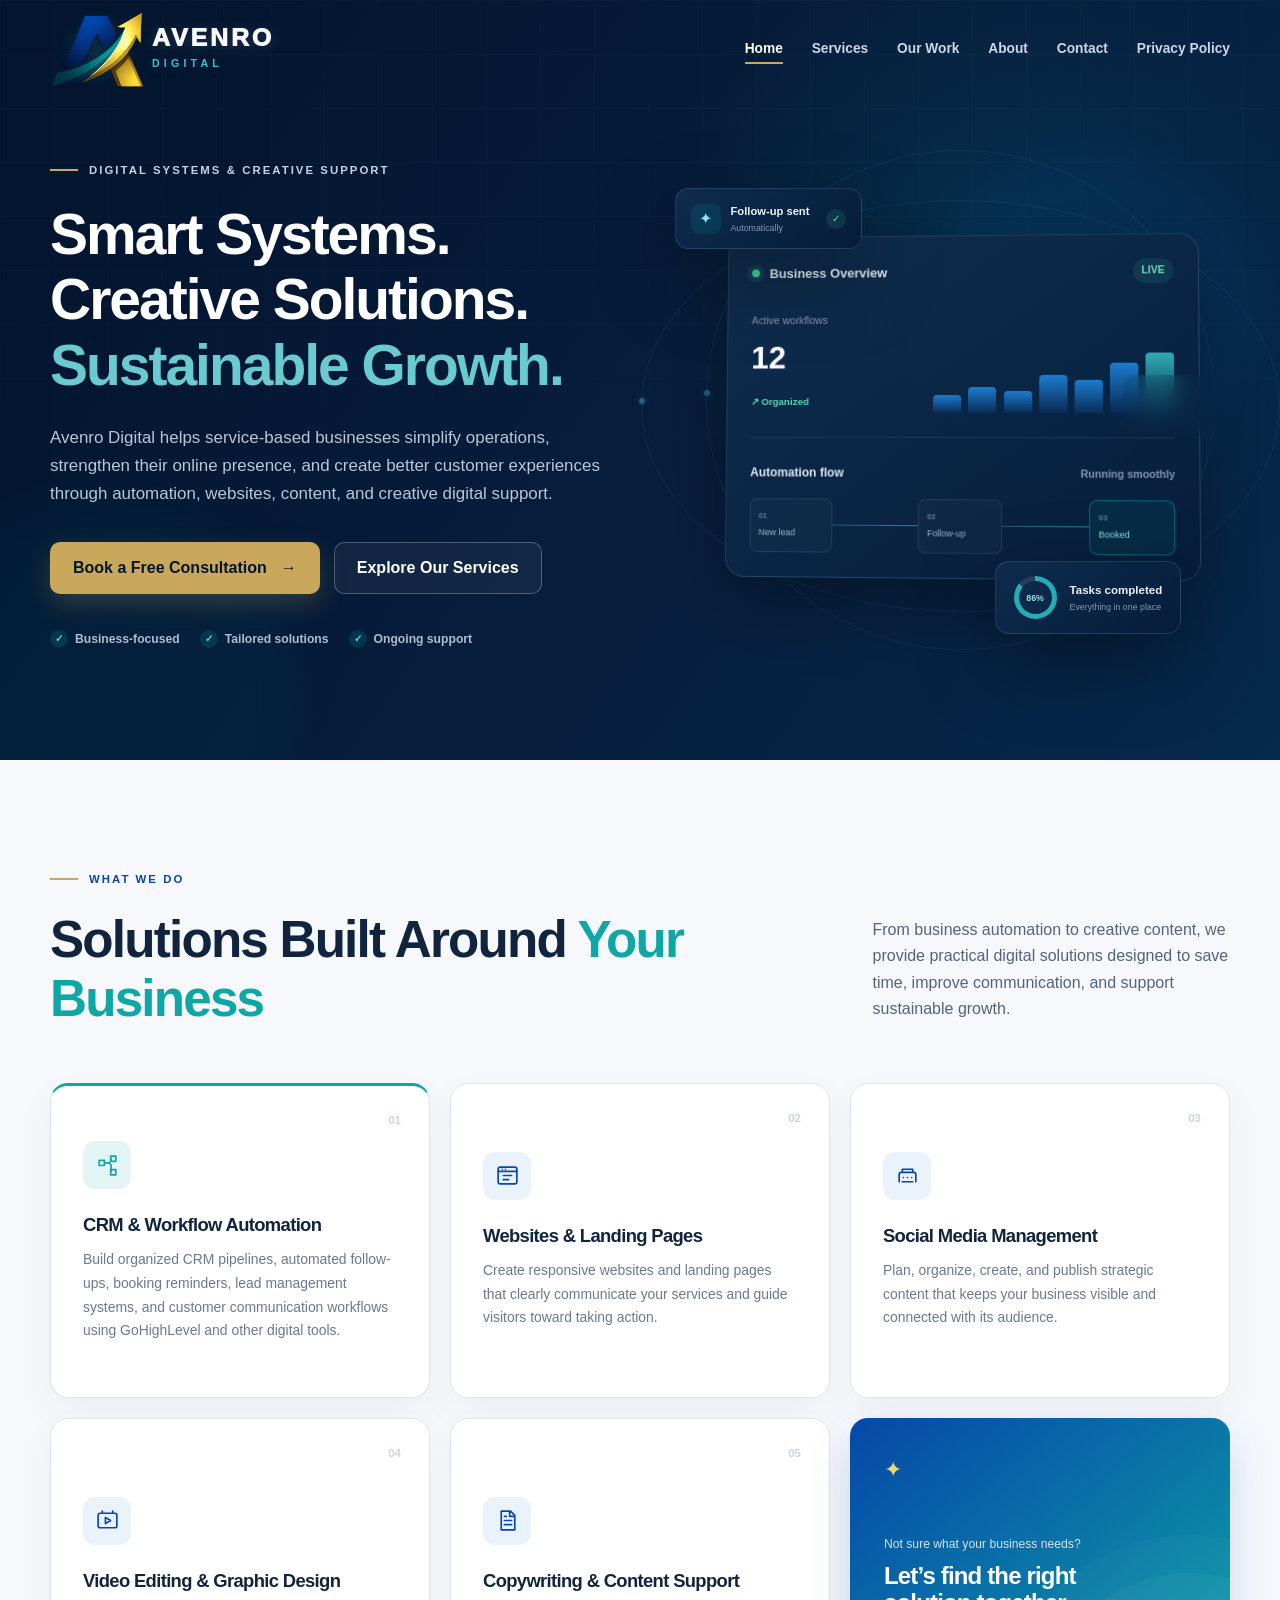
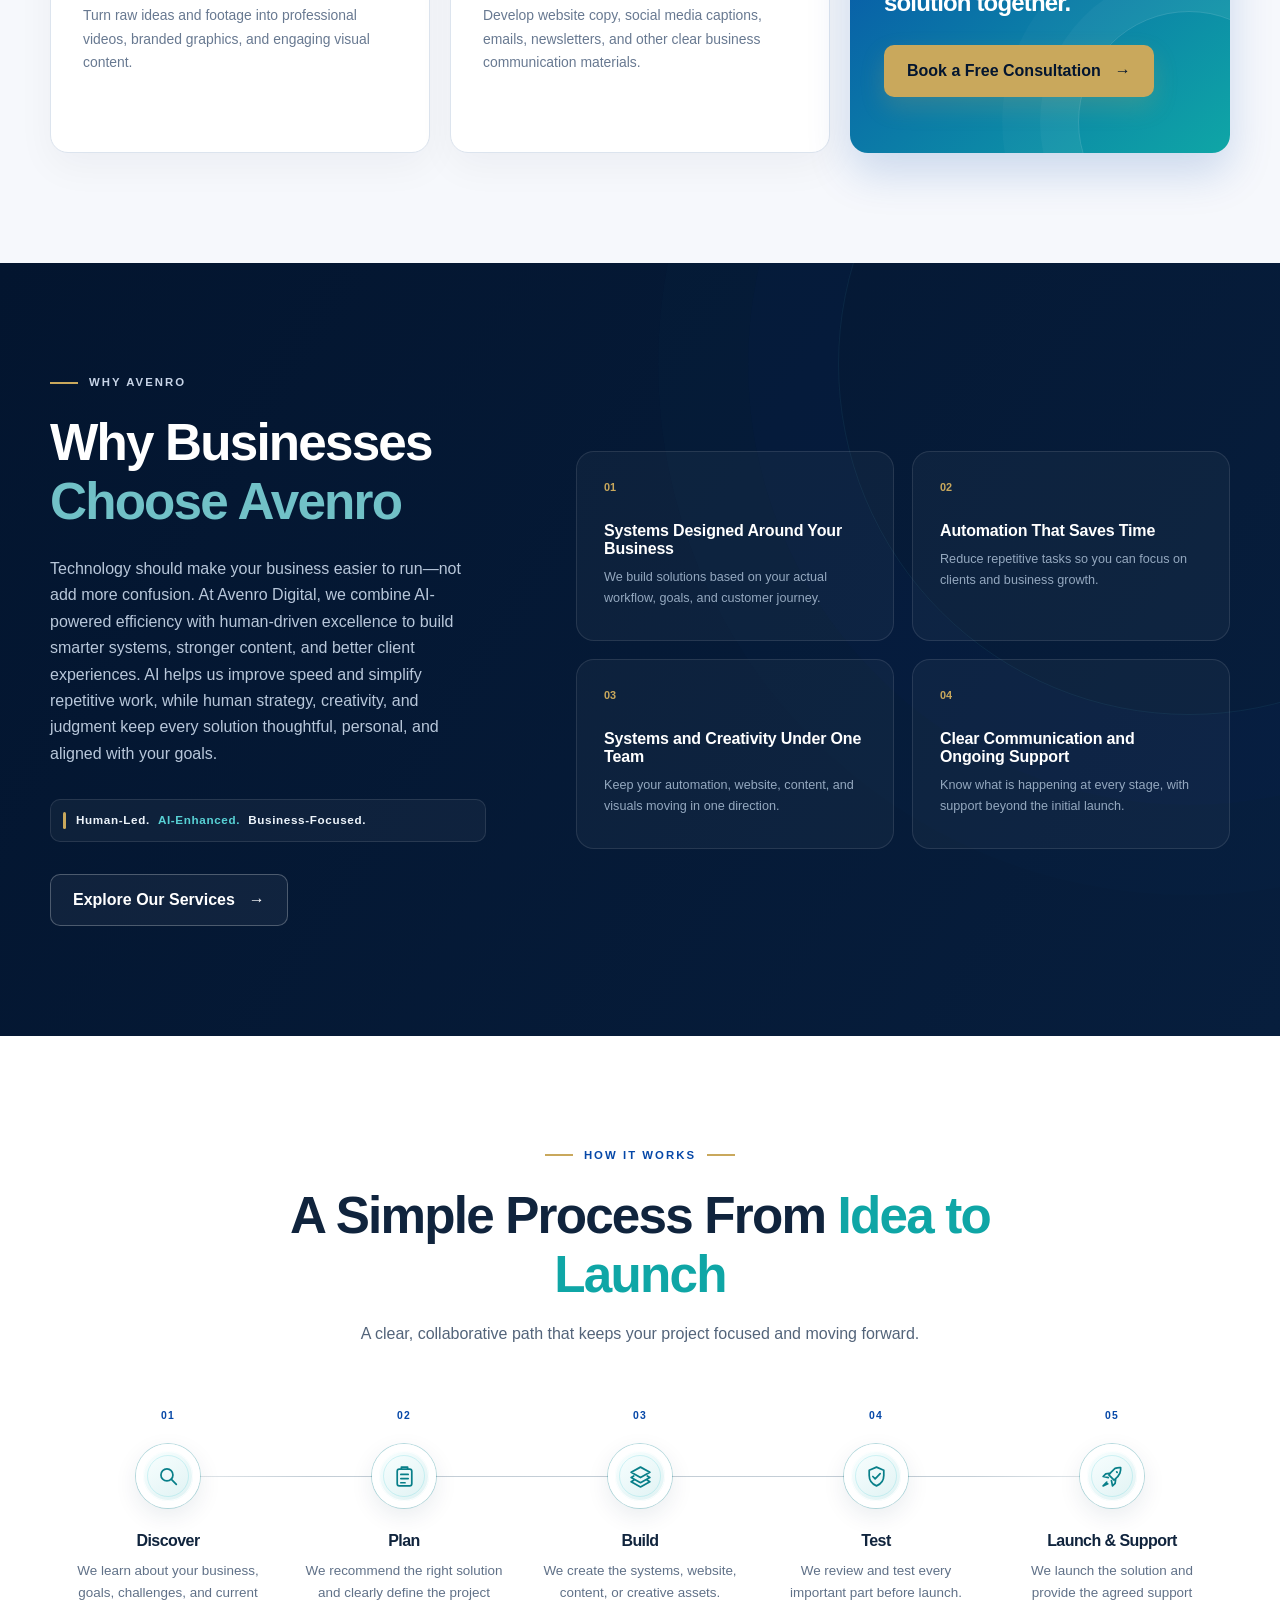
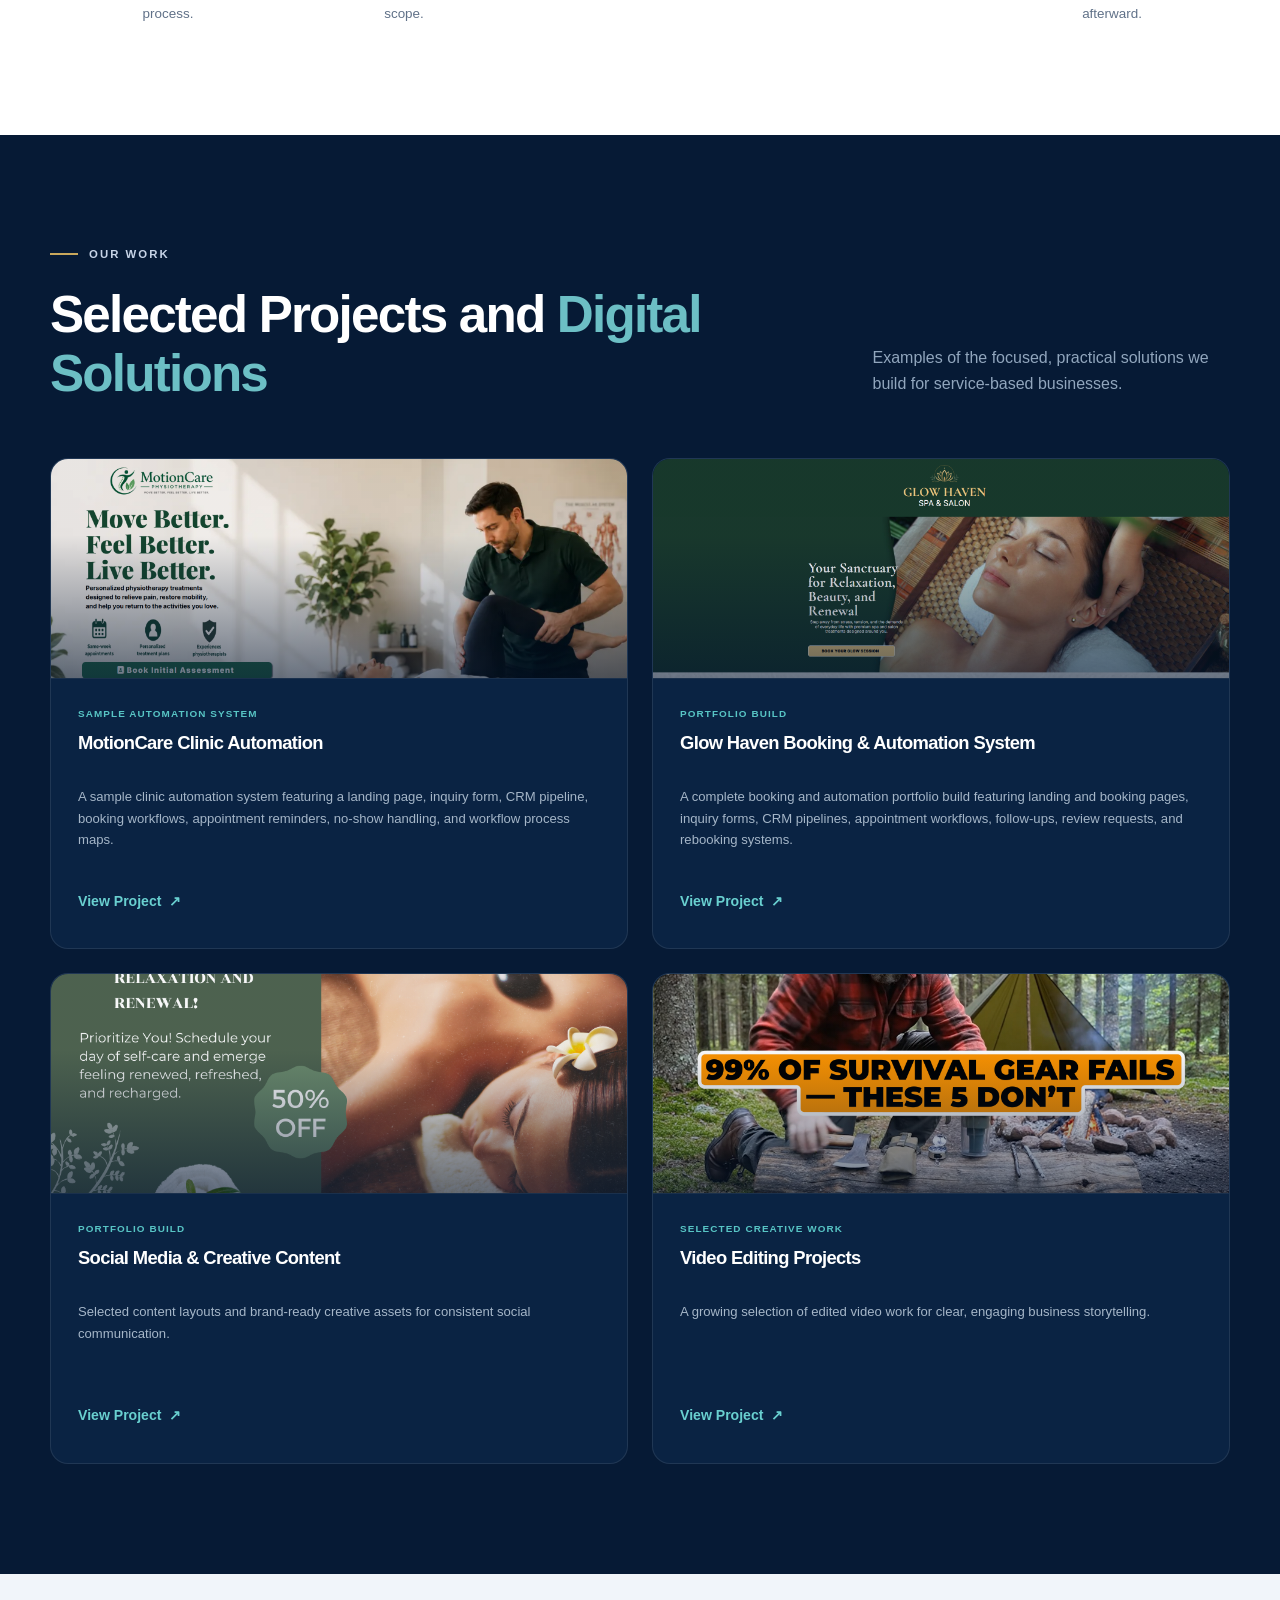
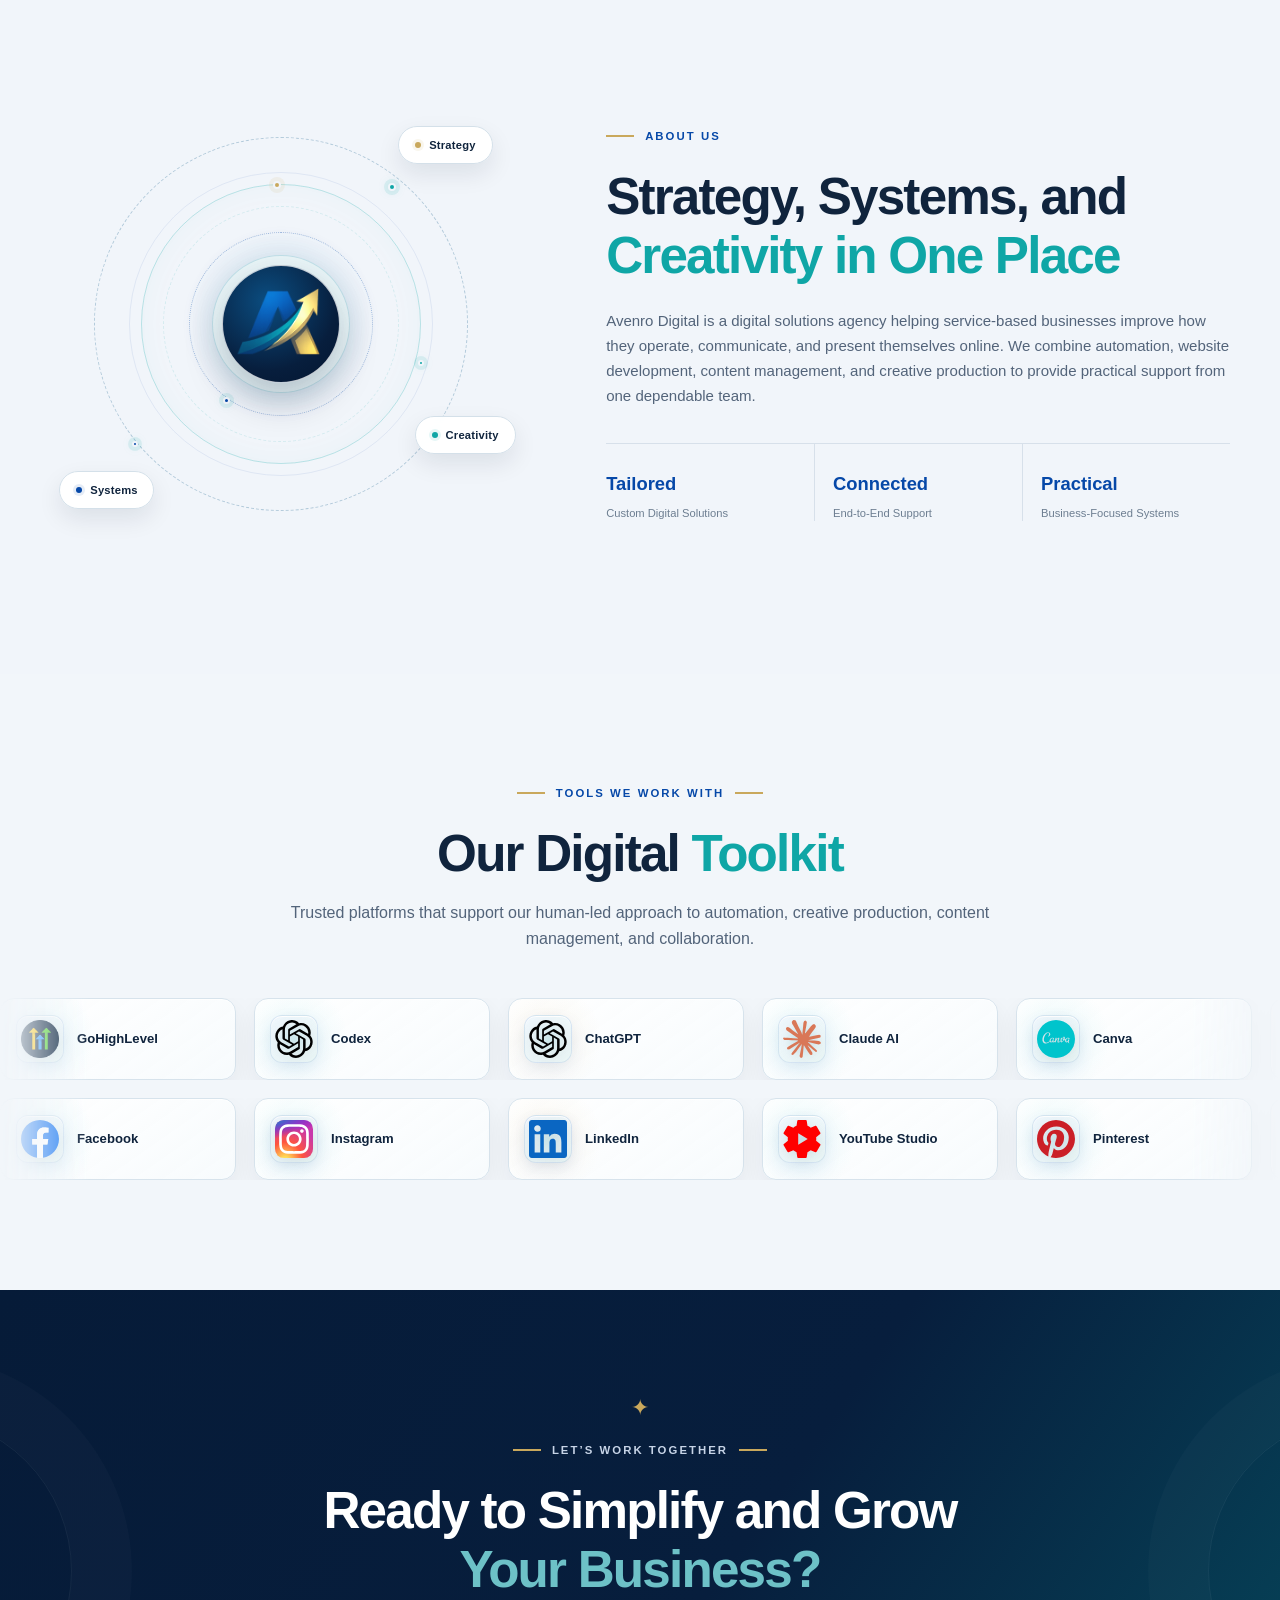
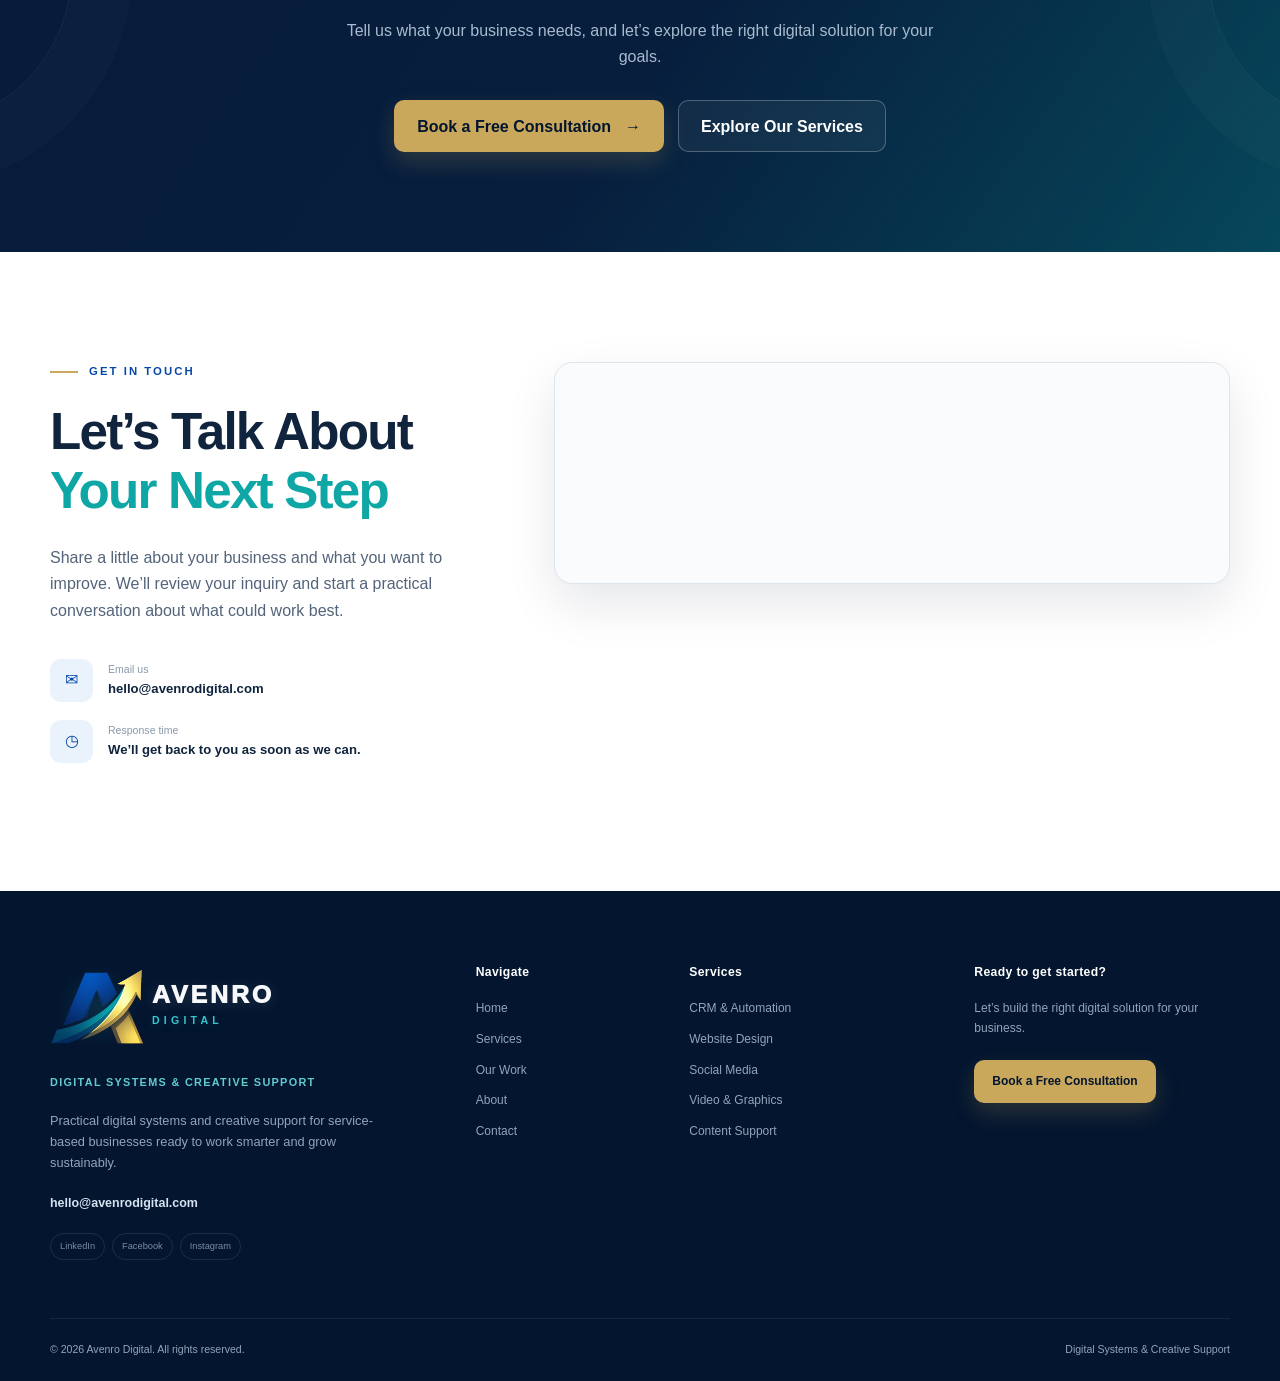
==== commit b6dfa090: "Add Lush and Living Finds privacy policy" ====
--- a/index.html
+++ b/index.html
@@ -13,7 +13,7 @@
   <meta property="og:image" content="assets/images/avenro-logo.png">
   <meta property="og:url" content="https://avenrodigital.com/">
   <link rel="icon" type="image/png" href="assets/images/avenro-logo.png">
-  <link rel="stylesheet" href="styles.css?v=20260803-1">
+  <link rel="stylesheet" href="styles.css?v=20260901-1">
   <script src="script.js?v=20260802-5" defer></script>
 </head>
 <body>
@@ -37,6 +37,7 @@
           <li><a href="#work">Our Work</a></li>
           <li><a href="#about">About</a></li>
           <li><a href="#contact">Contact</a></li>
+          <li><a href="/lush-living-finds/privacy/">Privacy Policy</a></li>
         </ul>
       </div>
     </nav>
--- a/styles.css
+++ b/styles.css
@@ -192,12 +192,17 @@
 .step-icon { position: relative; z-index: 2; display: grid; width: 64px; height: 64px; margin: 0 auto 24px; place-items: center; border: 7px solid var(--white); border-radius: 50%; color: #087f89; background: linear-gradient(145deg, #f9ffff, #dff2f3); box-shadow: 0 0 0 1px rgba(20,139,149,.3), 0 8px 24px rgba(3,49,74,.09), inset 0 0 0 1px rgba(255,255,255,.85); }
 .step-icon::before { position: absolute; inset: 4px; border: 1px solid rgba(55,198,207,.2); border-radius: inherit; content: ""; }
 .step-icon svg { position: relative; z-index: 1; width: 25px; height: 25px; fill: none; stroke: currentColor; stroke-width: 1.65; stroke-linecap: round; stroke-linejoin: round; }
-.process-list.is-active li:nth-of-type(1) .step-icon { animation: process-step-highlight 15s ease-in-out .85s infinite; }.process-list.is-active li:nth-of-type(2) .step-icon { animation: process-step-highlight 15s ease-in-out 3.85s infinite; }.process-list.is-active li:nth-of-type(3) .step-icon { animation: process-step-highlight 15s ease-in-out 6.85s infinite; }.process-list.is-active li:nth-of-type(4) .step-icon { animation: process-step-highlight 15s ease-in-out 9.85s infinite; }.process-list.is-active li:nth-of-type(5) .step-icon { animation: process-step-highlight 15s ease-in-out 12.85s infinite; }
+.process-list.is-active li:nth-of-type(1) { --process-step-delay: .85s; }.process-list.is-active li:nth-of-type(2) { --process-step-delay: 3.85s; }.process-list.is-active li:nth-of-type(3) { --process-step-delay: 6.85s; }.process-list.is-active li:nth-of-type(4) { --process-step-delay: 9.85s; }.process-list.is-active li:nth-of-type(5) { --process-step-delay: 12.85s; }
+.process-list.is-active .step-icon { animation: process-step-highlight 15s ease-in-out var(--process-step-delay) infinite; }
+.process-list.is-active .step-icon::before { animation: process-step-ring-highlight 15s ease-in-out var(--process-step-delay) infinite; }
+.process-list.is-active .step-icon svg { animation: process-icon-highlight 15s ease-in-out var(--process-step-delay) infinite; }
 .process-list h3 { margin-bottom: 10px; font-size: 1rem; }.process-list p { margin: 0; color: #607188; font-size: .84rem; line-height: 1.6; }
 
 @keyframes process-flow-horizontal { 0% { opacity: 0; background-position: -90px center; } 3% { opacity: .85; } 80% { opacity: .85; background-position: calc(100% + 90px) center; } 84%, 100% { opacity: 0; background-position: calc(100% + 90px) center; } }
 @keyframes process-flow-vertical { 0% { opacity: 0; background-position: center -90px; } 3% { opacity: .85; } 80% { opacity: .85; background-position: center calc(100% + 90px); } 84%, 100% { opacity: 0; background-position: center calc(100% + 90px); } }
-@keyframes process-step-highlight { 0%, 7%, 100% { color: #087f89; box-shadow: 0 0 0 1px rgba(20,139,149,.3), 0 8px 24px rgba(3,49,74,.09), inset 0 0 0 1px rgba(255,255,255,.85); transform: translate3d(0,0,0) scale(1); } 2.8% { color: #046b74; box-shadow: 0 0 0 1px rgba(55,198,207,.58), 0 0 0 7px rgba(55,198,207,.08), 0 9px 26px rgba(3,49,74,.12), 0 0 20px rgba(55,198,207,.2), inset 0 0 0 1px #fff; transform: translate3d(0,-2px,0) scale(1.035); } }
+@keyframes process-step-highlight { 0%, 8%, 100% { color: #087f89; background: linear-gradient(145deg, #f9ffff, #dff2f3); box-shadow: 0 0 0 1px rgba(20,139,149,.3), 0 8px 24px rgba(3,49,74,.09), inset 0 0 0 1px rgba(255,255,255,.85); transform: translate3d(0,0,0) scale(1); } 2.5%, 4.5% { color: #a4771f; background: linear-gradient(145deg, #fffdf7, #f8eed8); box-shadow: 0 0 0 1px rgba(214,178,94,.72), 0 0 0 7px rgba(214,178,94,.1), 0 9px 26px rgba(3,49,74,.11), 0 0 24px rgba(201,168,92,.28), inset 0 0 14px rgba(214,178,94,.12); transform: translate3d(0,-1px,0) scale(1.035); } }
+@keyframes process-step-ring-highlight { 0%, 8%, 100% { border-color: rgba(55,198,207,.2); box-shadow: none; } 2.5%, 4.5% { border-color: rgba(214,178,94,.72); box-shadow: inset 0 0 9px rgba(214,178,94,.16); } }
+@keyframes process-icon-highlight { 0%, 8%, 100% { filter: brightness(1) drop-shadow(0 0 0 transparent); transform: scale(1); } 2.5%, 4.5% { filter: brightness(1.12) drop-shadow(0 0 3px rgba(214,178,94,.45)); transform: scale(1.04); } }
 
 .work { color: #a8bbcf; background: #061a35; }.work .section-heading h2 { color: var(--white); }.work .section-heading h2 em { color: #6cbfc5; }.work .section-heading > p { color: #91a6bd; }
 .project-grid { display: grid; grid-template-columns: repeat(2, minmax(0, 1fr)); gap: 24px; }
@@ -314,6 +319,25 @@
 
 .site-footer { padding-top: 75px; color: #91a5bc; background: var(--navy); }.footer-grid { display: grid; grid-template-columns: 1.45fr .62fr .9fr 1fr; gap: 55px; padding-bottom: 58px; }.footer-brand > p { max-width: 350px; margin: 18px 0 15px; font-size: .8rem; }.footer-brand .footer-tagline { margin-top: 22px; margin-bottom: 0; color: #62cbd0; font-size: .68rem; font-weight: 850; letter-spacing: .12em; text-transform: uppercase; }.footer-email { color: #d5e2ef; font-size: .78rem; font-weight: 750; }.footer-email:hover { color: var(--gold); }.social-placeholders { display: flex; flex-wrap: wrap; gap: 7px; margin-top: 18px; }.social-placeholders span { padding: 5px 9px; border: 1px solid rgba(255,255,255,.1); border-radius: 20px; color: #788da5; font-size: .58rem; }.footer-column { display: flex; flex-direction: column; align-items: flex-start; gap: 11px; }.footer-column h2 { margin-bottom: 8px; color: var(--white); font-size: .76rem; letter-spacing: .03em; }.footer-column a { font-size: .75rem; transition: color var(--transition); }.footer-column > a:hover { color: var(--white); }.footer-action p { margin-bottom: 10px; font-size: .75rem; }.footer-bottom { display: flex; align-items: center; justify-content: space-between; padding: 22px 0; border-top: 1px solid rgba(255,255,255,.08); }.footer-bottom p { margin: 0; font-size: .66rem; }
 
+.privacy-hero { position: relative; overflow: hidden; padding: 174px 0 92px; color: #b9c9da; background: radial-gradient(circle at 78% 30%, rgba(0,122,133,.18), transparent 31%), linear-gradient(125deg, var(--navy) 10%, var(--midnight) 60%, #06294c 100%); }
+.privacy-hero::before { position: absolute; inset: 0; background-image: linear-gradient(rgba(255,255,255,.025) 1px, transparent 1px), linear-gradient(90deg, rgba(255,255,255,.025) 1px, transparent 1px); background-size: 54px 54px; content: ""; mask-image: linear-gradient(to bottom, black, transparent 94%); }
+.privacy-hero .container { position: relative; z-index: 1; }
+.privacy-hero h1 { margin-bottom: 17px; color: var(--white); font-size: clamp(2.75rem,5vw,4.5rem); }
+.privacy-hero h1 em { color: #6dc1c7; }
+.privacy-updated { margin: 0; color: #a9bbcf; font-size: .84rem; }
+.privacy-policy { padding: 92px 0 110px; background: var(--soft-white); }
+.privacy-content { width: min(calc(100% - 40px), 820px); margin-inline: auto; padding: 54px 58px; border: 1px solid #dce4ee; border-radius: var(--radius); background: var(--white); box-shadow: 0 18px 48px rgba(3,21,47,.07); }
+.privacy-intro { margin-bottom: 42px; padding-bottom: 32px; border-bottom: 1px solid #e2e8ef; color: #3f526a; font-size: 1rem; }
+.privacy-content section + section { margin-top: 38px; }
+.privacy-content h2 { margin-bottom: 13px; color: var(--ink); font-size: clamp(1.35rem,2.4vw,1.72rem); letter-spacing: -.025em; }
+.privacy-content p { margin-bottom: 0; }
+.privacy-content p + p { margin-top: 14px; }
+.privacy-content ul { display: grid; gap: 9px; margin: 17px 0 0; padding: 0; list-style: none; }
+.privacy-content li { position: relative; padding-left: 22px; }
+.privacy-content li::before { position: absolute; top: .7em; left: 2px; width: 7px; height: 7px; border-radius: 50%; background: var(--teal); box-shadow: 0 0 0 4px rgba(15,166,166,.09); content: ""; }
+.privacy-content a { color: var(--teal); font-weight: 750; }
+.privacy-content a:hover { text-decoration: underline; }
+
 .reveal { opacity: 0; transform: translateY(24px); transition: opacity 700ms ease, transform 700ms ease; }.reveal.delay-one { transition-delay: 110ms; }.reveal.delay-two { transition-delay: 220ms; }.reveal.visible { opacity: 1; transform: translateY(0); }
 
 @media (max-width: 1020px) {
@@ -374,6 +398,7 @@
   .project-gallery-thumbnails button { width: 68px; height: 49px; flex-basis: 68px; }
   .project-gallery-hint { margin-top: 5px; }
   .contact-grid { gap: 38px; }.contact-form { padding: 23px 17px; }.form-row { grid-template-columns: 1fr; gap: 0; }.footer-grid { grid-template-columns: 1fr 1fr; }.footer-brand { grid-column: 1 / -1; }.footer-action { grid-column: 1 / -1; flex-direction: column; align-items: flex-start; }.footer-bottom { align-items: flex-start; gap: 8px; flex-direction: column; }
+  .privacy-hero { padding: 124px 0 66px; }.privacy-hero h1 { margin-bottom: 12px; font-size: 2.4rem; }.privacy-policy { padding: 55px 0 72px; }.privacy-content { width: min(calc(100% - 28px), 820px); padding: 32px 22px; border-radius: 14px; }.privacy-intro { margin-bottom: 32px; padding-bottom: 26px; font-size: .94rem; }.privacy-content section + section { margin-top: 31px; }.privacy-content h2 { font-size: 1.28rem; }
   .system-visual.visible .status-dot, .system-visual.visible .live-badge, .system-visual.visible .check, .system-visual.visible .orbit-one, .system-visual.visible .orbit-two { animation: none; }
 }
 
@@ -392,7 +417,7 @@
   .reveal { opacity: 1; transform: none; }
   .orbit-ring, .about-label { animation: none !important; }
   .process-list::after { display: none; }
-  .process-list .step-icon { animation: none !important; transform: none !important; }
+  .process-list .step-icon, .process-list .step-icon::before, .process-list .step-icon svg { animation: none !important; transform: none !important; }
   .system-visual .main-system-card, .system-visual .floating-card, .system-visual .completion-card, .system-visual .status-dot, .system-visual .live-badge, .system-visual .check, .system-visual .visual-orbit, .system-visual .flow-node, .progress-ring { animation: none !important; opacity: 1; translate: none !important; }
   .system-visual .mini-chart i { animation: none !important; opacity: 1; transform: scaleY(1); }
   .system-visual .mini-chart::after, .system-visual .workflow > i::after { display: none; }
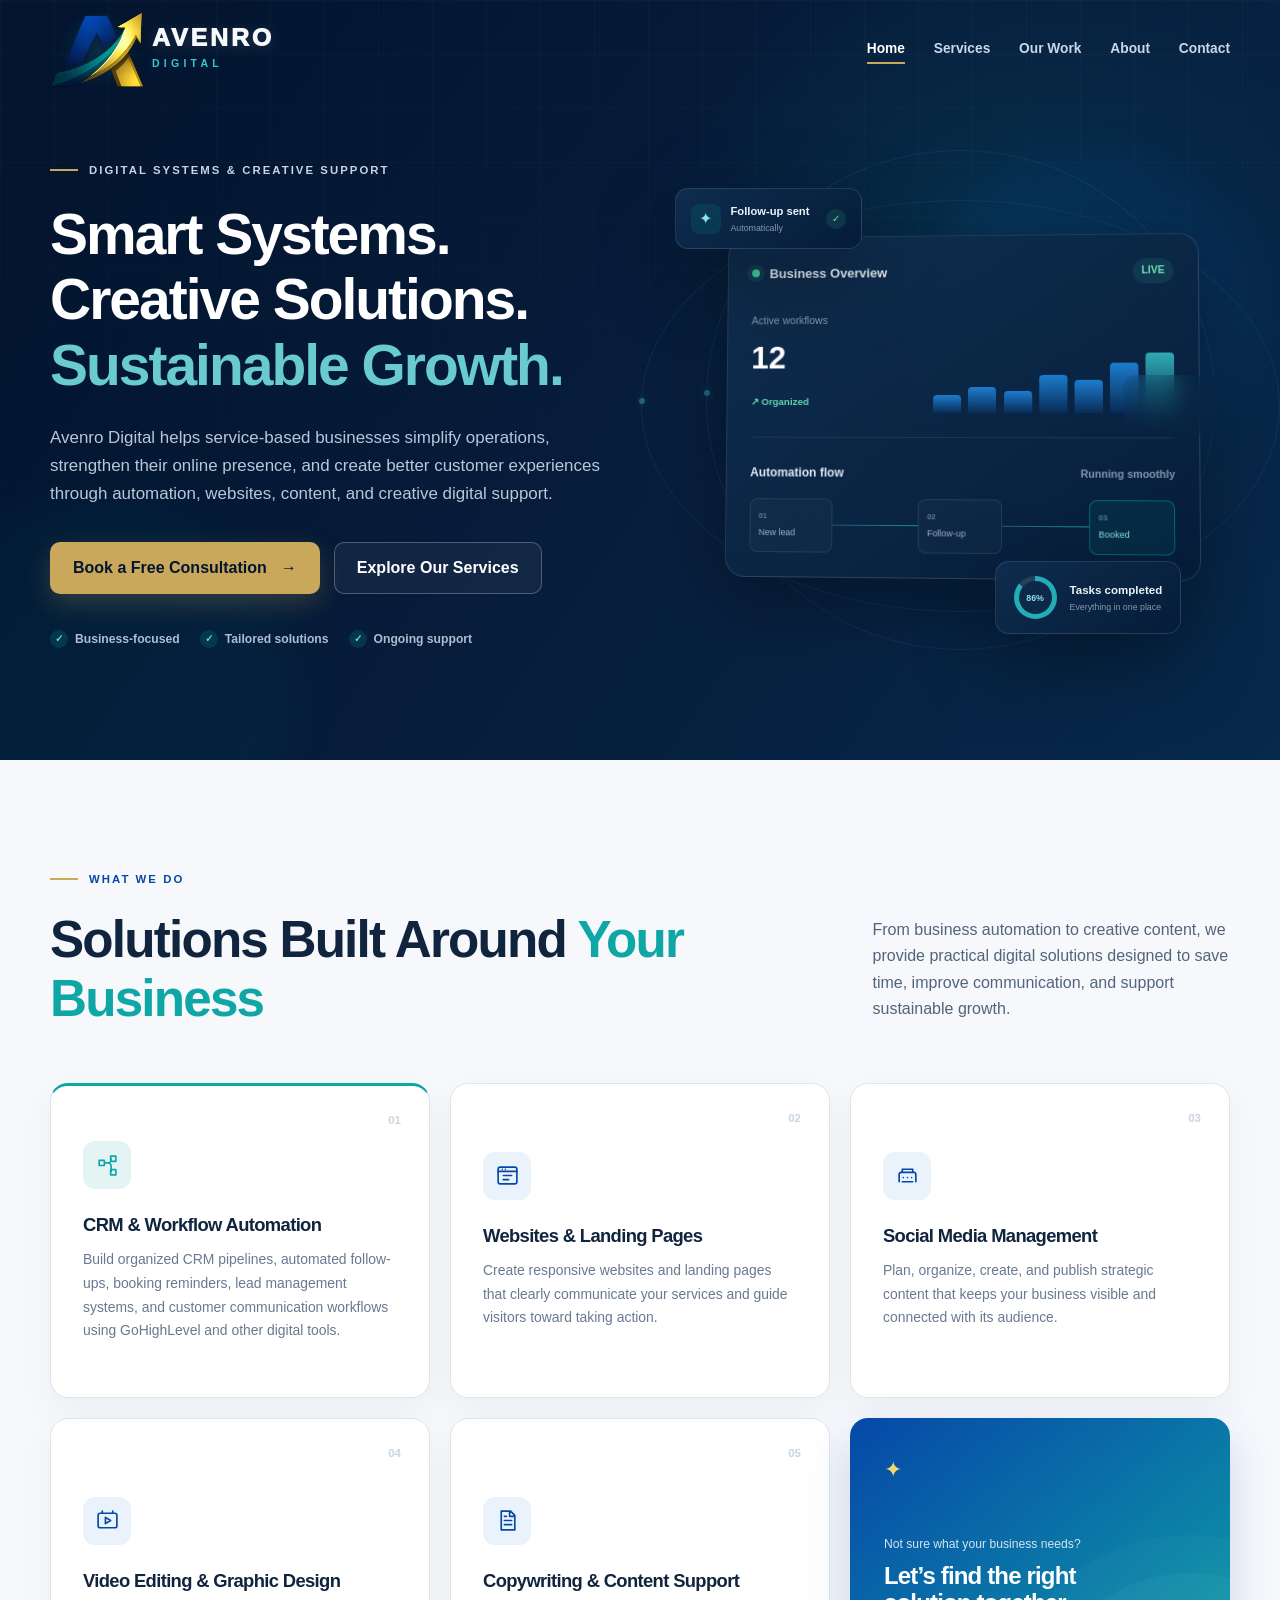
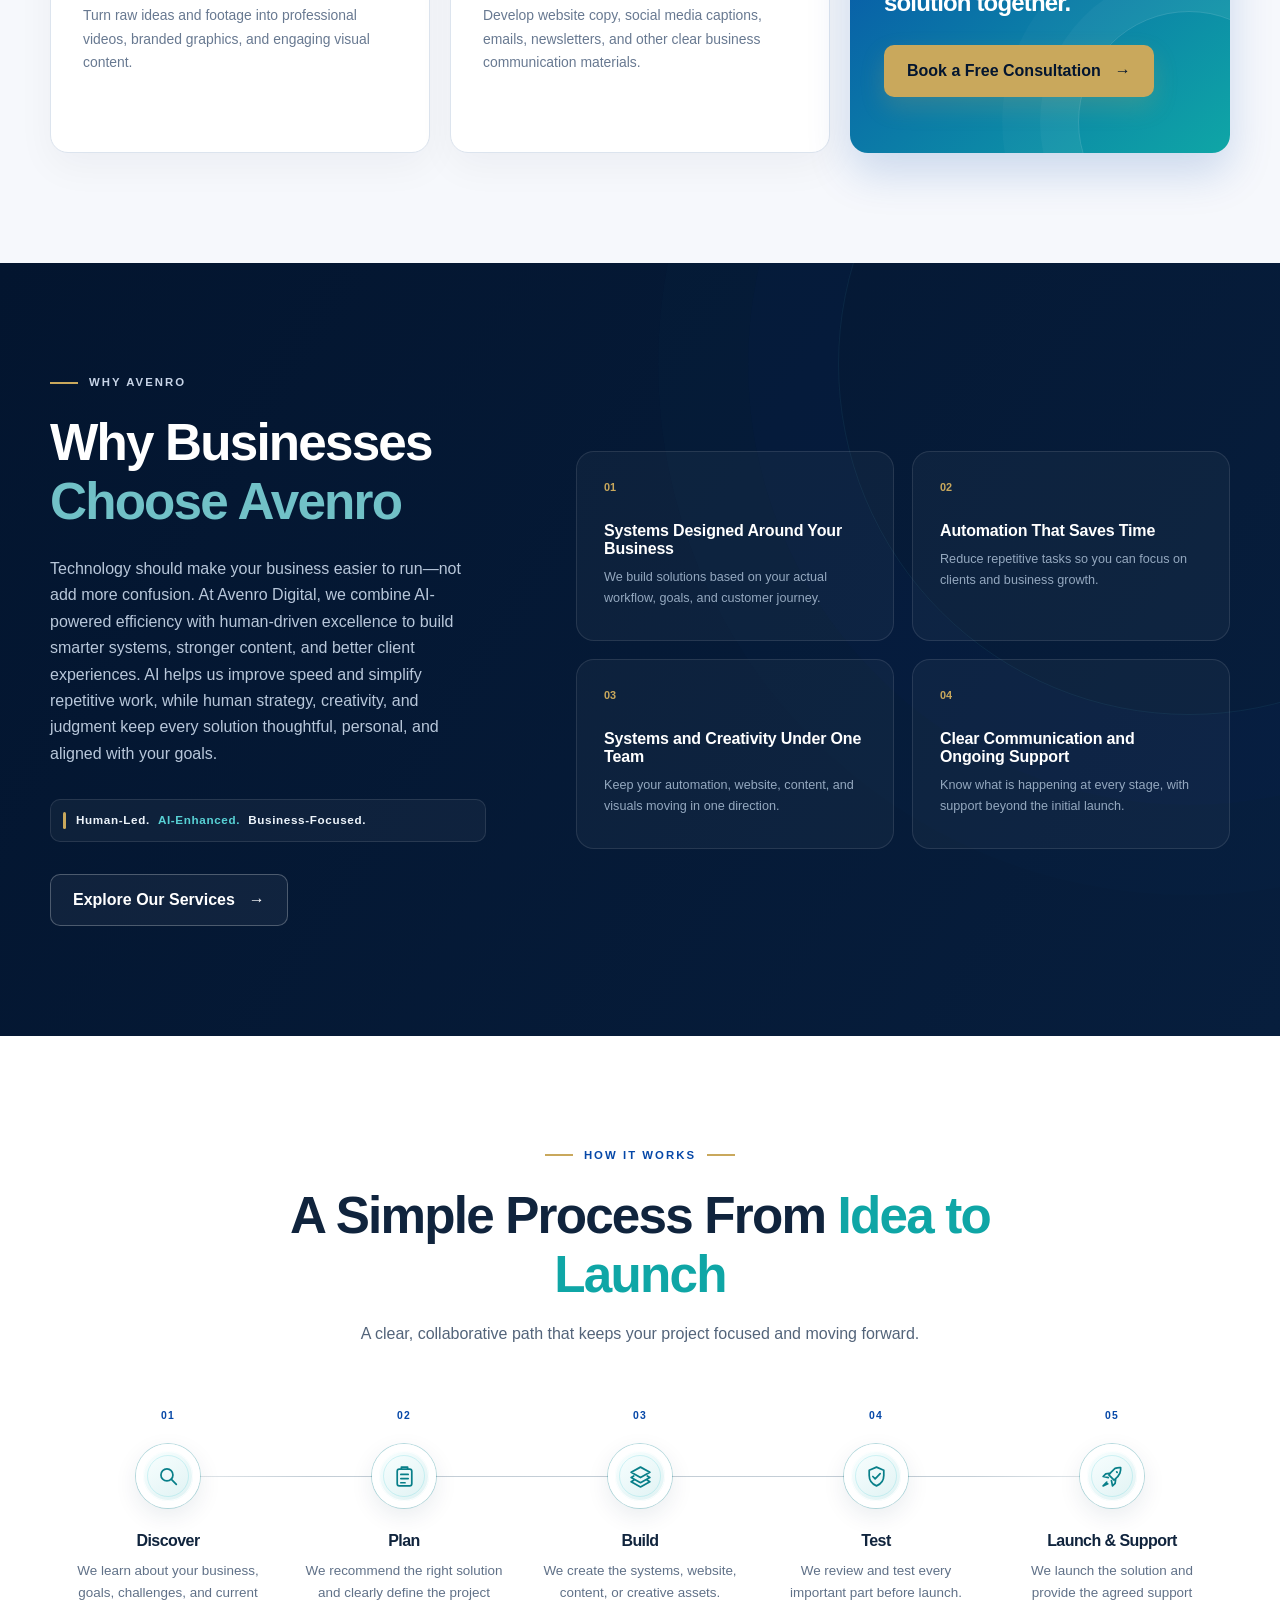
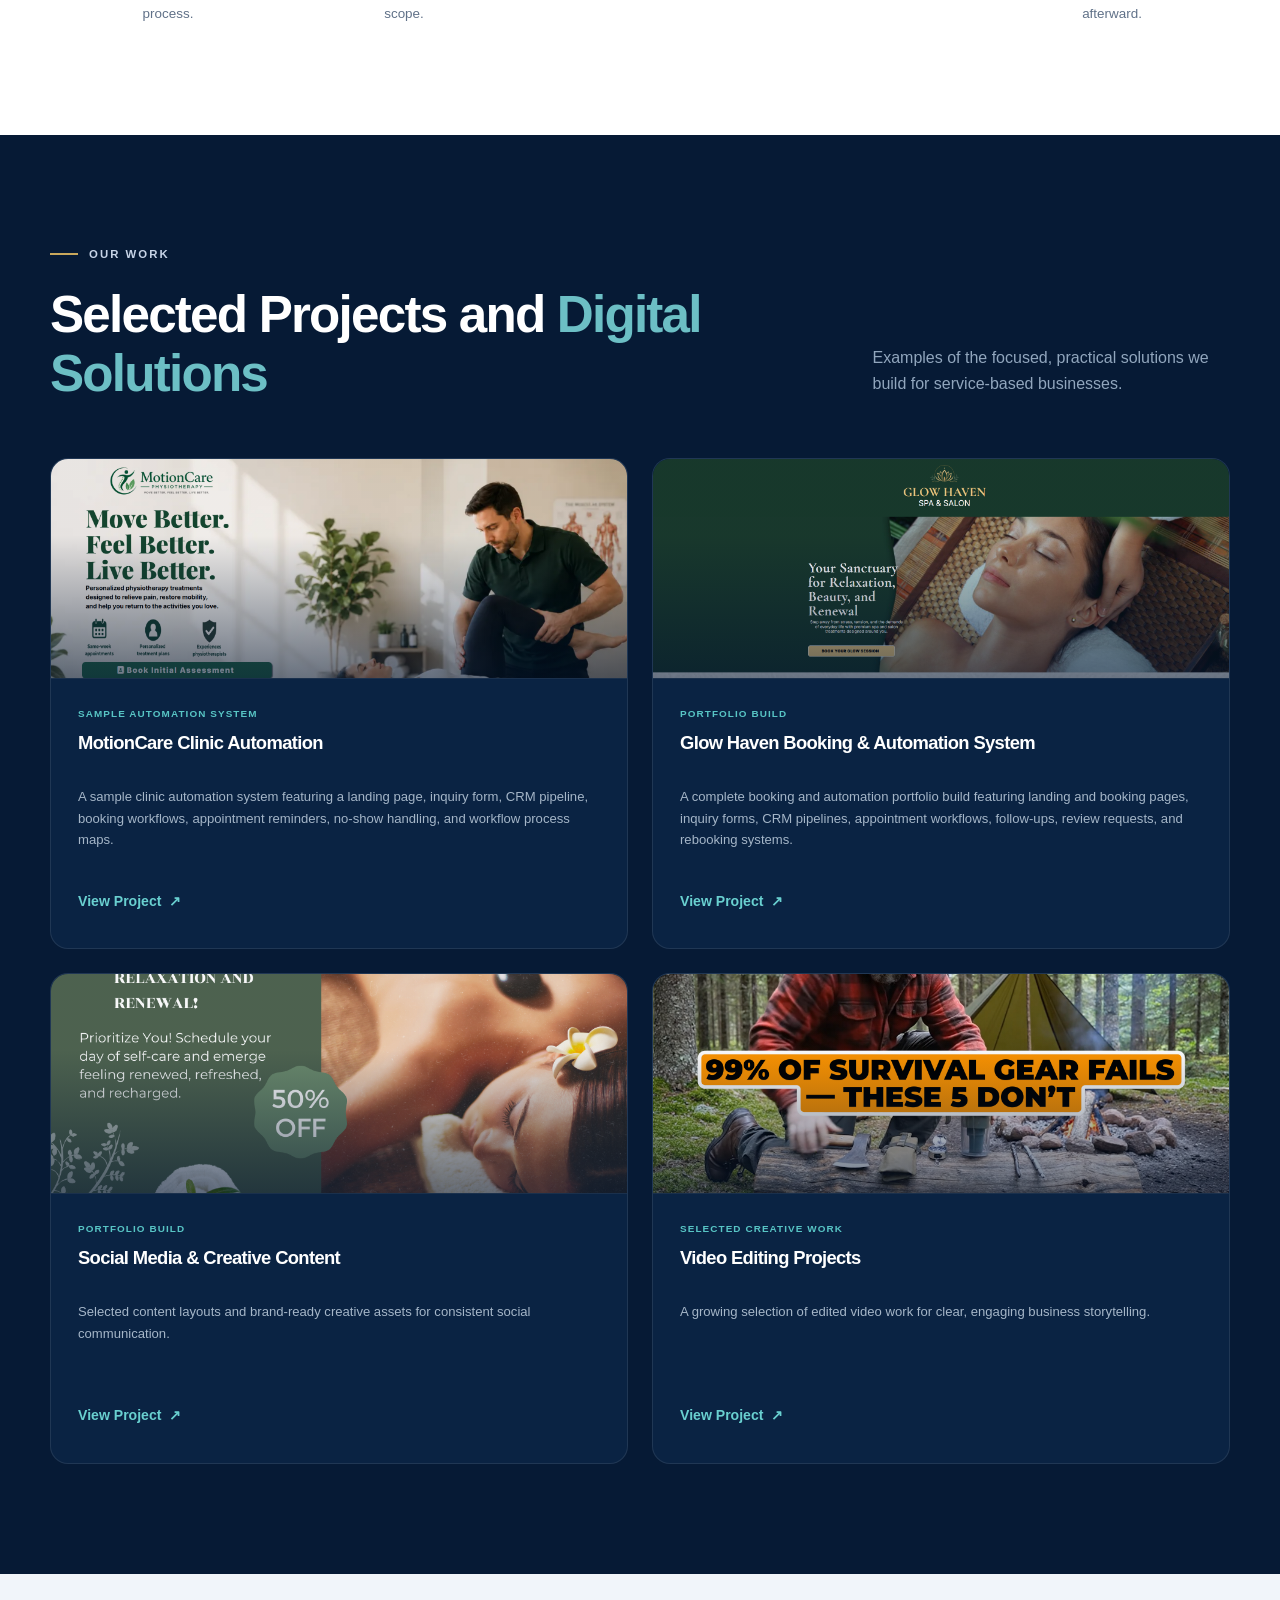
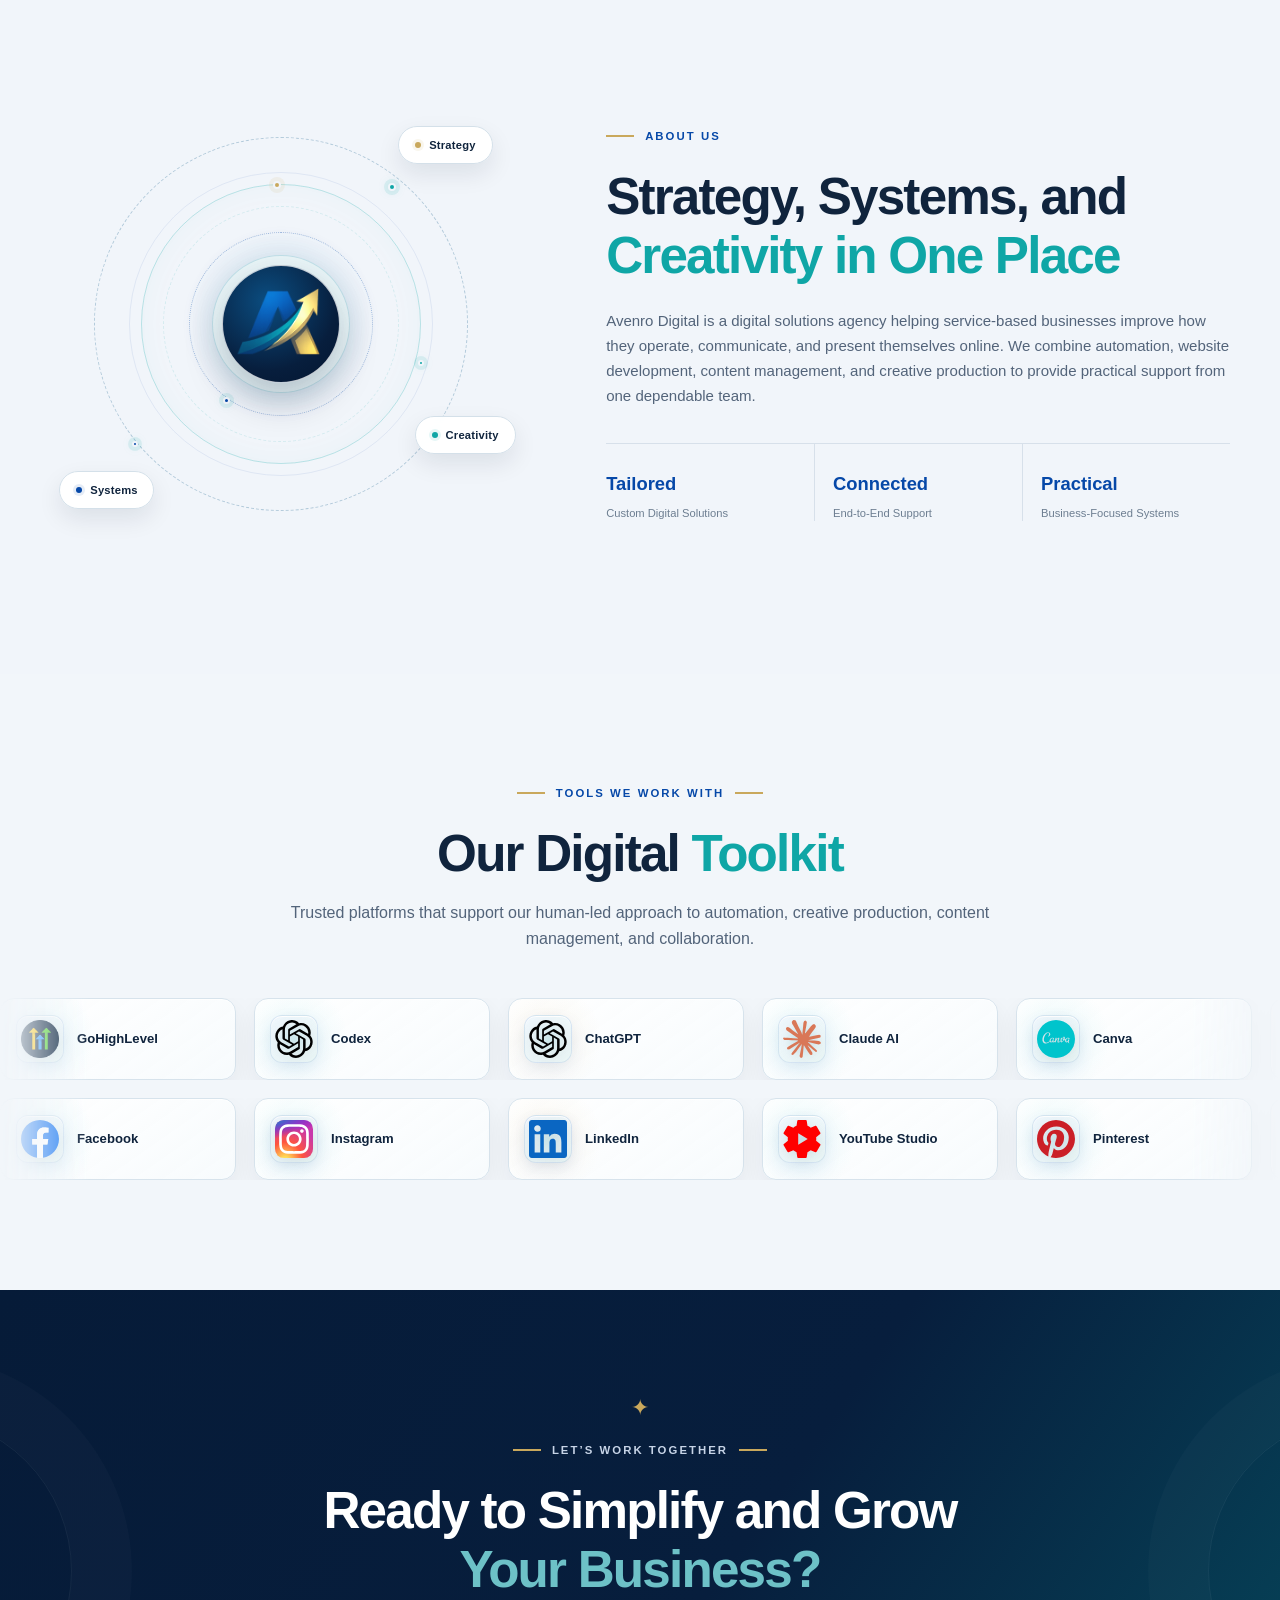
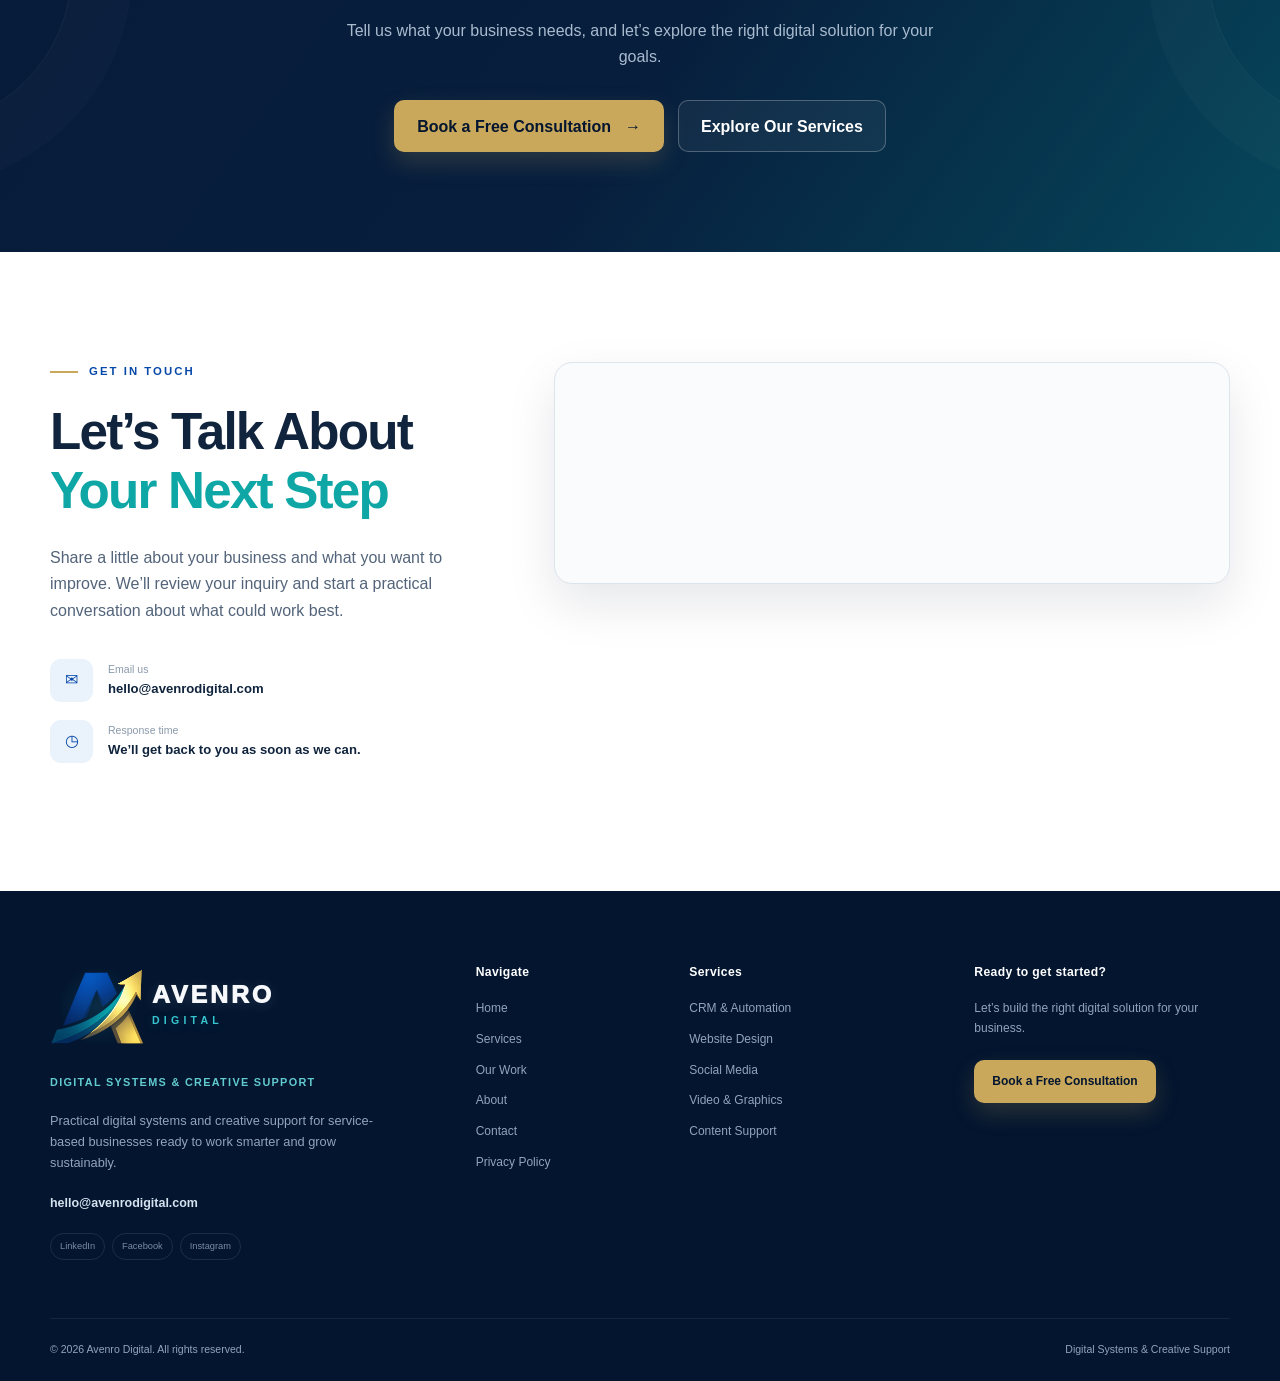
==== commit 22fc7cf0: "Move privacy policy link to footer" ====
--- a/index.html
+++ b/index.html
@@ -37,7 +37,6 @@
           <li><a href="#work">Our Work</a></li>
           <li><a href="#about">About</a></li>
           <li><a href="#contact">Contact</a></li>
-          <li><a href="/lush-living-finds/privacy/">Privacy Policy</a></li>
         </ul>
       </div>
     </nav>
@@ -444,7 +443,7 @@
         <a class="footer-email" href="mailto:hello@avenrodigital.com">hello@avenrodigital.com</a>
         <div class="social-placeholders" aria-label="Social media profiles coming soon"><span>LinkedIn</span><span>Facebook</span><span>Instagram</span></div>
       </div>
-      <div class="footer-column"><h2>Navigate</h2><a href="#home">Home</a><a href="#services">Services</a><a href="#work">Our Work</a><a href="#about">About</a><a href="#contact">Contact</a></div>
+      <div class="footer-column"><h2>Navigate</h2><a href="#home">Home</a><a href="#services">Services</a><a href="#work">Our Work</a><a href="#about">About</a><a href="#contact">Contact</a><a href="/lush-living-finds/privacy/">Privacy Policy</a></div>
       <div class="footer-column"><h2>Services</h2><a href="#services">CRM &amp; Automation</a><a href="#services">Website Design</a><a href="#services">Social Media</a><a href="#services">Video &amp; Graphics</a><a href="#services">Content Support</a></div>
       <div class="footer-column footer-action"><h2>Ready to get started?</h2><p>Let’s build the right digital solution for your business.</p><a class="button button-gold button-small" href="#contact">Book a Free Consultation</a></div>
     </div>
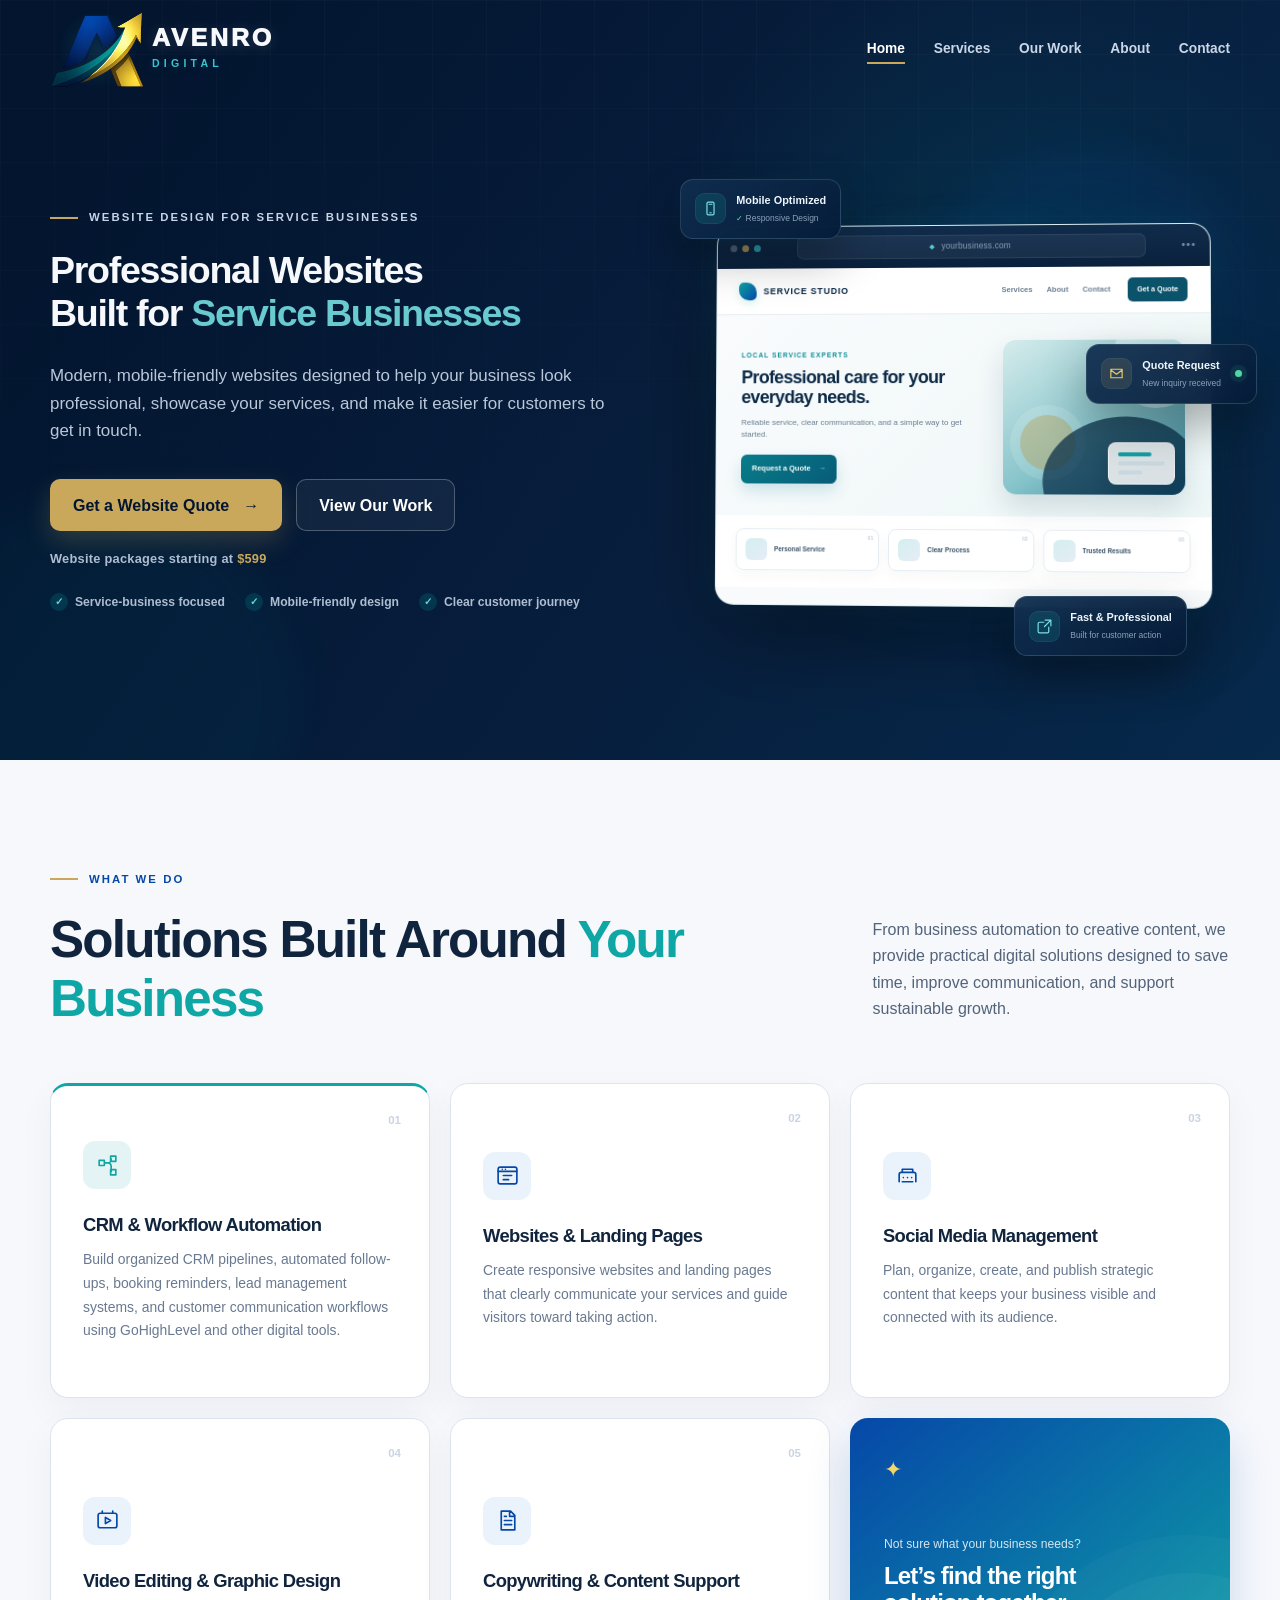
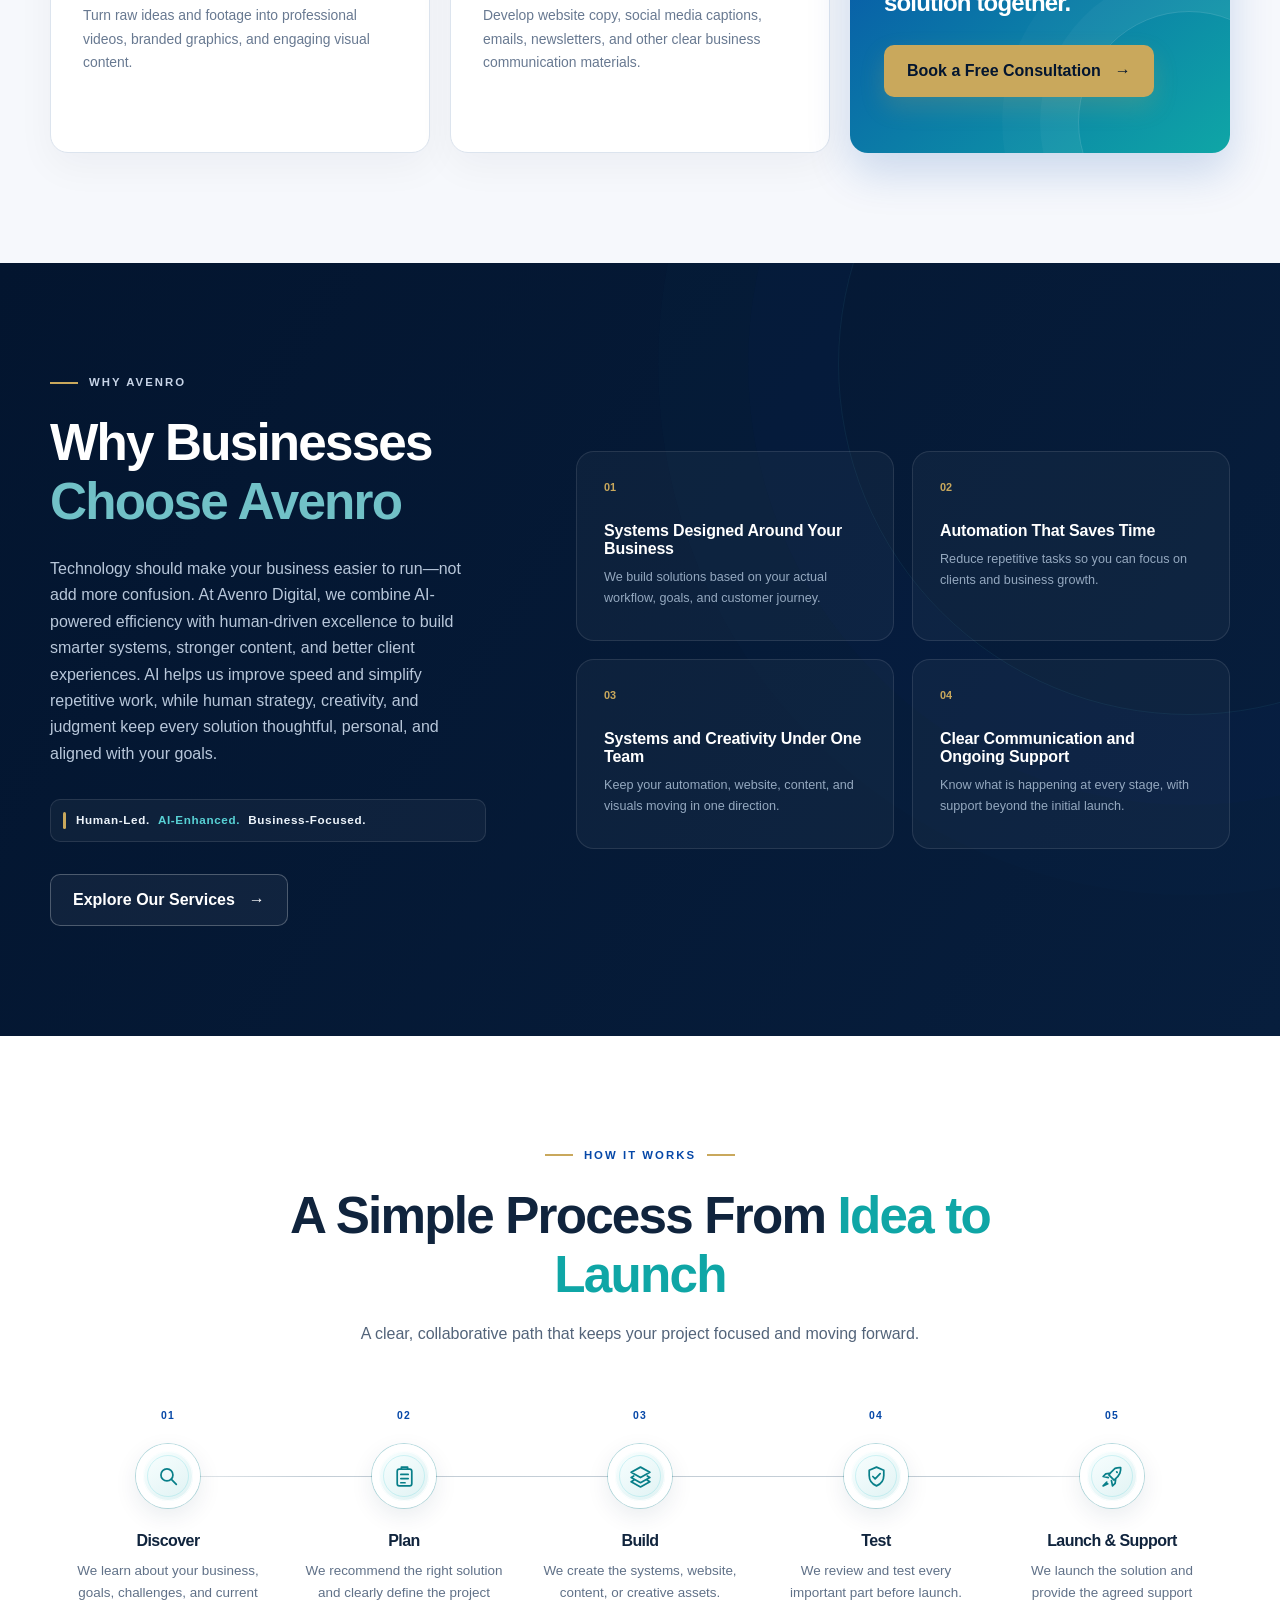
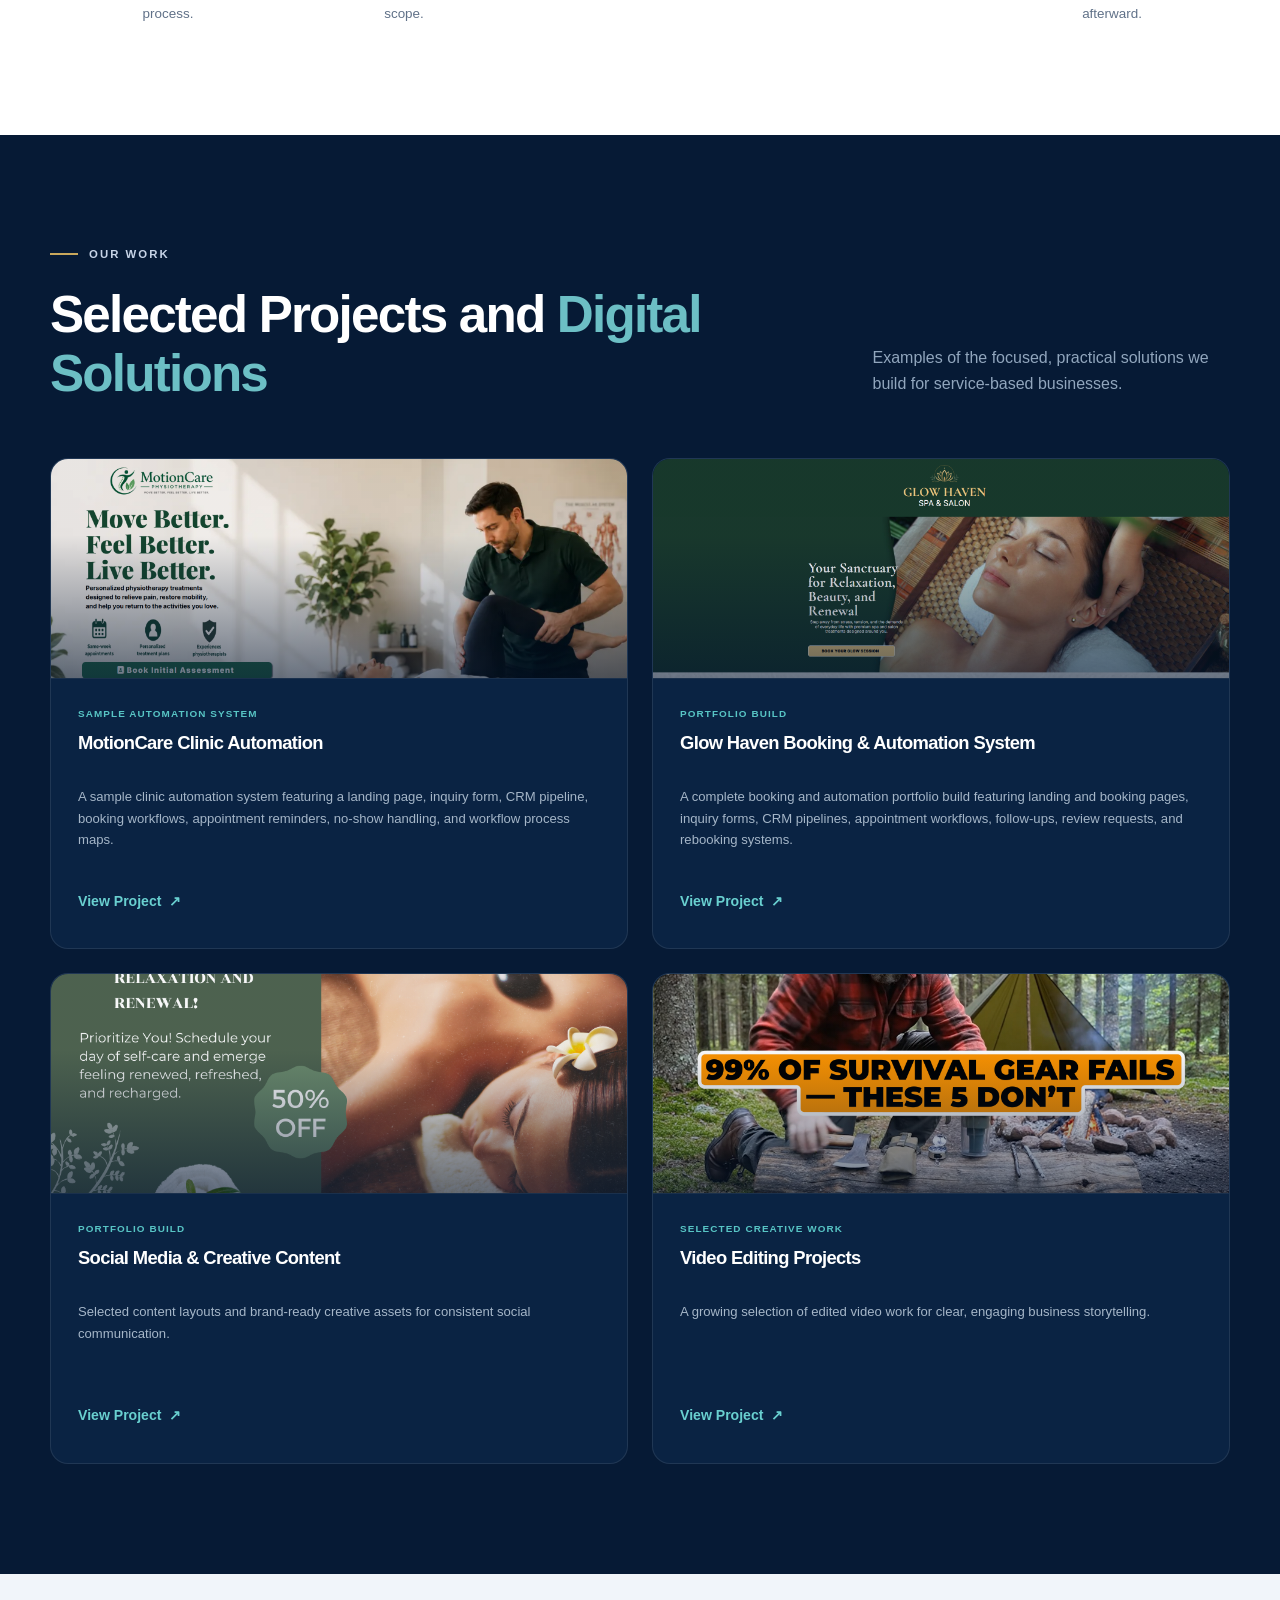
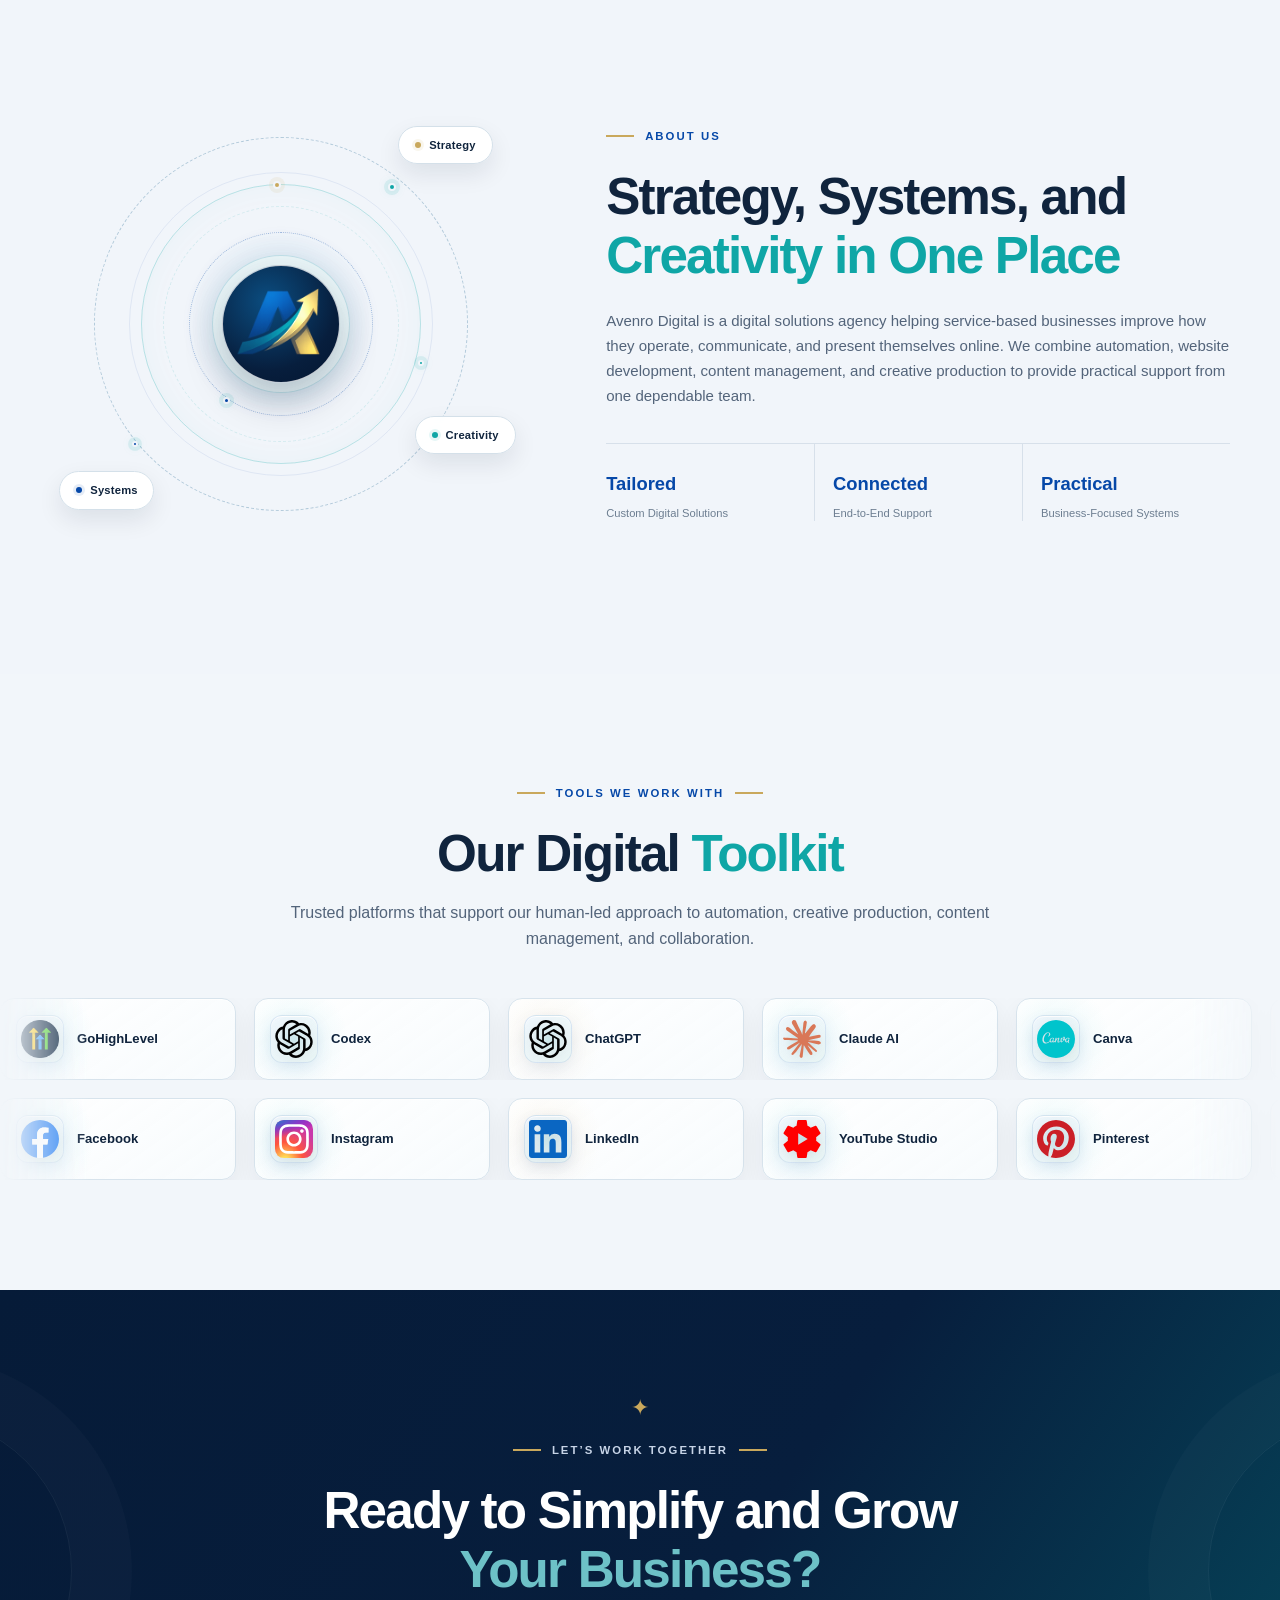
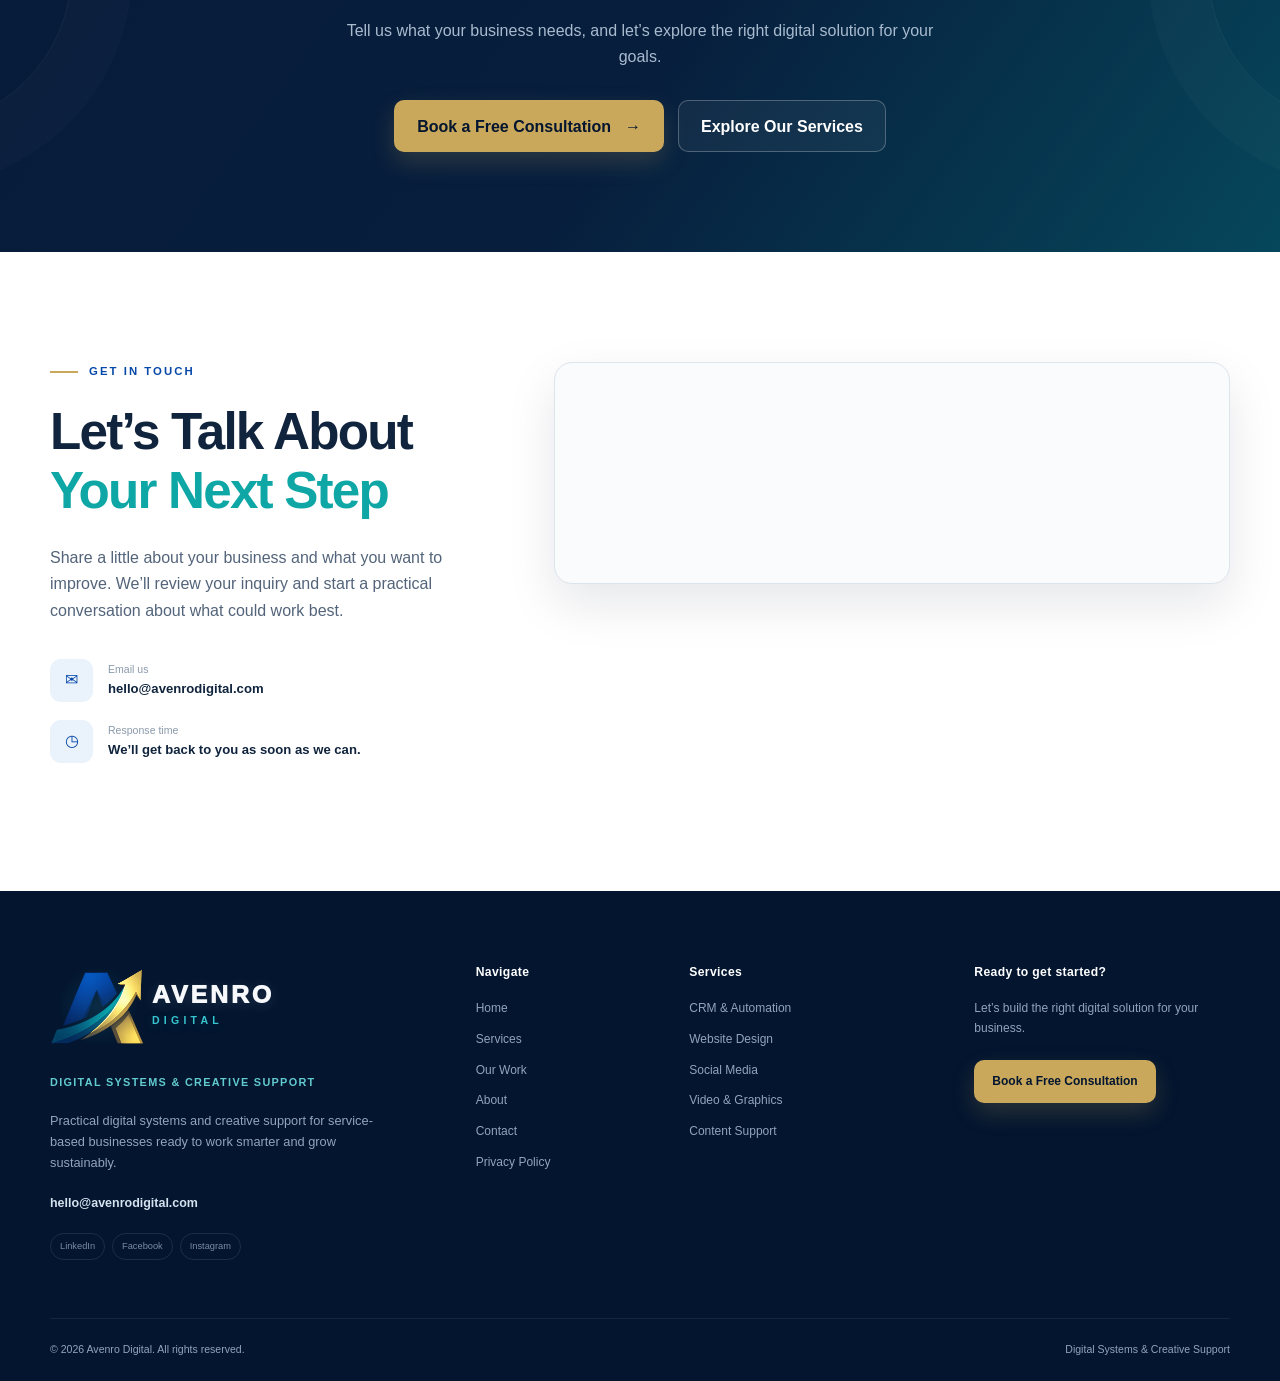
==== commit b7ed5811: "Update hero for website design offer" ====
--- a/index.html
+++ b/index.html
@@ -13,8 +13,8 @@
   <meta property="og:image" content="assets/images/avenro-logo.png">
   <meta property="og:url" content="https://avenrodigital.com/">
   <link rel="icon" type="image/png" href="assets/images/avenro-logo.png">
-  <link rel="stylesheet" href="styles.css?v=20260901-1">
-  <script src="script.js?v=20260802-5" defer></script>
+  <link rel="stylesheet" href="styles.css?v=20260916-2">
+  <script src="script.js?v=20260916-1" defer></script>
 </head>
 <body>
   <a class="skip-link" href="#main-content">Skip to main content</a>
@@ -48,51 +48,83 @@
       <div class="hero-glow hero-glow-two" aria-hidden="true"></div>
       <div class="container hero-grid">
         <div class="hero-copy reveal">
-          <p class="eyebrow"><span></span> Digital systems &amp; creative support</p>
-          <h1><span>Smart Systems.</span><span>Creative Solutions.</span><em>Sustainable Growth.</em></h1>
-          <p class="hero-lead">Avenro Digital helps service-based businesses simplify operations, strengthen their online presence, and create better customer experiences through automation, websites, content, and creative digital support.</p>
+          <p class="eyebrow"><span></span> Website design for service businesses</p>
+          <h1 class="hero-title">
+            <span>Professional Websites</span>
+            <span><span class="hero-title-prefix">Built for</span> <em>Service Businesses</em></span>
+          </h1>
+          <p class="hero-lead">Modern, mobile-friendly websites designed to help your business look professional, showcase your services, and make it easier for customers to get in touch.</p>
           <div class="button-group">
-            <a class="button button-primary" href="#contact">Book a Free Consultation <span aria-hidden="true">→</span></a>
-            <a class="button button-secondary" href="#services">Explore Our Services</a>
-          </div>
+            <a class="button button-primary" href="#contact">Get a Website Quote <span aria-hidden="true">→</span></a>
+            <a class="button button-secondary" href="#work">View Our Work</a>
+          </div>
+          <p class="hero-pricing">Website packages starting at <strong>$599</strong></p>
           <div class="hero-trust" aria-label="Our approach">
-            <span><i aria-hidden="true">✓</i> Business-focused</span>
-            <span><i aria-hidden="true">✓</i> Tailored solutions</span>
-            <span><i aria-hidden="true">✓</i> Ongoing support</span>
-          </div>
-        </div>
-
-        <div class="system-visual reveal delay-one" aria-label="Illustration of connected digital business systems">
-          <div class="visual-orbit orbit-one" aria-hidden="true"></div>
-          <div class="visual-orbit orbit-two" aria-hidden="true"></div>
-          <div class="system-card main-system-card">
-            <div class="card-topline">
-              <div><span class="status-dot"></span><span>Business Overview</span></div>
-              <span class="live-badge">Live</span>
-            </div>
-            <div class="metric-row">
-              <div><small>Active workflows</small><strong>12</strong><span class="metric-up">↗ Organized</span></div>
-              <div class="mini-chart" aria-hidden="true"><i></i><i></i><i></i><i></i><i></i><i></i><i></i></div>
-            </div>
-            <div class="workflow-title"><span>Automation flow</span><small>Running smoothly</small></div>
-            <div class="workflow">
-              <span class="flow-node"><b>01</b>New lead</span><i></i>
-              <span class="flow-node"><b>02</b>Follow-up</span><i></i>
-              <span class="flow-node flow-node-active"><b>03</b>Booked</span>
-            </div>
-          </div>
-          <div class="system-card floating-card floating-card-left">
-            <span class="floating-icon email-icon" aria-hidden="true">✦</span>
-            <div><strong>Follow-up sent</strong><small>Automatically</small></div>
-            <span class="check" aria-hidden="true">✓</span>
-          </div>
-          <div class="system-card floating-card floating-card-right">
-            <span class="floating-icon calendar-icon" aria-hidden="true">▦</span>
-            <div><small>Next booking</small><strong>10:30 AM</strong></div>
-          </div>
-          <div class="system-card completion-card">
-            <div class="progress-ring" data-progress-ring data-progress-value="86"><span>86%</span></div>
-            <div><strong>Tasks completed</strong><small>Everything in one place</small></div>
+            <span><i aria-hidden="true">✓</i> Service-business focused</span>
+            <span><i aria-hidden="true">✓</i> Mobile-friendly design</span>
+            <span><i aria-hidden="true">✓</i> Clear customer journey</span>
+          </div>
+        </div>
+
+        <div class="system-visual website-visual reveal delay-one" role="img" aria-label="Preview of a modern service-business website">
+          <div class="website-visual-glow" aria-hidden="true"></div>
+
+          <div class="website-browser">
+            <div class="browser-bar" aria-hidden="true">
+              <span class="browser-dots"><i></i><i></i><i></i></span>
+              <span class="browser-address"><i>◆</i> yourbusiness.com</span>
+              <span class="browser-menu">•••</span>
+            </div>
+
+            <div class="website-page">
+              <div class="mock-site-nav">
+                <span class="mock-site-brand"><i></i> SERVICE STUDIO</span>
+                <span class="mock-site-links"><i>Services</i><i>About</i><i>Contact</i></span>
+                <span class="mock-nav-cta">Get a Quote</span>
+              </div>
+
+              <div class="mock-site-hero">
+                <div class="mock-site-copy">
+                  <span class="mock-site-eyebrow">LOCAL SERVICE EXPERTS</span>
+                  <strong>Professional care for your everyday needs.</strong>
+                  <p>Reliable service, clear communication, and a simple way to get started.</p>
+                  <span class="mock-site-cta">Request a Quote <i>→</i></span>
+                </div>
+                <div class="mock-site-image" aria-hidden="true">
+                  <span class="mock-image-shape mock-image-shape-one"></span>
+                  <span class="mock-image-shape mock-image-shape-two"></span>
+                  <span class="mock-image-card"><i></i><i></i><i></i></span>
+                </div>
+              </div>
+
+              <div class="mock-services" aria-hidden="true">
+                <div><span>01</span><i></i><b>Personal Service</b></div>
+                <div><span>02</span><i></i><b>Clear Process</b></div>
+                <div><span>03</span><i></i><b>Trusted Results</b></div>
+              </div>
+            </div>
+          </div>
+
+          <div class="website-float-card website-float-mobile">
+            <span class="website-card-icon" aria-hidden="true">
+              <svg viewBox="0 0 24 24"><rect x="7" y="3" width="10" height="18" rx="2"/><path d="M10 6h4M11 18h2"/></svg>
+            </span>
+            <div><strong>Mobile Optimized</strong><small><i aria-hidden="true">✓</i> Responsive Design</small></div>
+          </div>
+
+          <div class="website-float-card website-float-inquiry">
+            <span class="website-card-icon website-card-icon-gold" aria-hidden="true">
+              <svg viewBox="0 0 24 24"><path d="M4 6h16v12H4zM4 7l8 6 8-6"/></svg>
+            </span>
+            <div><strong>Quote Request</strong><small>New inquiry received</small></div>
+            <span class="website-notification" aria-hidden="true"></span>
+          </div>
+
+          <div class="website-float-card website-float-action">
+            <span class="website-card-icon" aria-hidden="true">
+              <svg viewBox="0 0 24 24"><path d="M13 3h8v8M21 3l-9 9M18 13v6a2 2 0 0 1-2 2H5a2 2 0 0 1-2-2V8a2 2 0 0 1 2-2h6"/></svg>
+            </span>
+            <div><strong>Fast &amp; Professional</strong><small>Built for customer action</small></div>
           </div>
         </div>
       </div>
--- a/styles.css
+++ b/styles.css
@@ -80,81 +80,62 @@
 .hero-glow-one { top: 20%; right: 2%; width: 330px; height: 330px; background: rgba(6, 72, 168, .22); }
 .hero-glow-two { bottom: -18%; left: -8%; width: 400px; height: 400px; background: rgba(0, 122, 133, .13); }
 .hero-grid { position: relative; z-index: 1; display: grid; grid-template-columns: 1.02fr .98fr; gap: 80px; align-items: center; }
-.hero h1 { max-width: 680px; margin-bottom: 26px; color: var(--white); font-size: clamp(2.65rem, 4.45vw, 4.15rem); }
-.hero h1 span, .hero h1 em { display: block; white-space: nowrap; }
-.hero h1 em { color: #69cbd0; }
+.hero h1 { max-width: 680px; margin-bottom: 26px; color: var(--soft-white); font-size: clamp(2.35rem, 2.85vw, 2.6rem); }
+.hero h1 > span { display: block; white-space: nowrap; }
+.hero h1 .hero-title-prefix, .hero h1 em { font: inherit; }
+.hero h1 .hero-title-prefix { display: inline; white-space: nowrap; }
+.hero h1 em { display: inline; color: #69cbd0; white-space: nowrap; }
 .hero-lead { max-width: 660px; margin-bottom: 34px; color: #b9c7d9; font-size: 1.06rem; }
+.hero-pricing { margin: 17px 0 0; color: #aebdd1; font-size: .8rem; font-weight: 650; letter-spacing: .02em; }
+.hero-pricing strong { color: var(--gold); font-weight: 850; }
 .hero-trust { display: flex; flex-wrap: wrap; gap: 20px; margin-top: 35px; color: #aebdd1; font-size: .76rem; font-weight: 650; }
+.hero-pricing + .hero-trust { margin-top: 22px; }
 .hero-trust span { display: flex; align-items: center; gap: 7px; }
 .hero-trust i { display: grid; width: 18px; height: 18px; place-items: center; border-radius: 50%; background: rgba(0, 122, 133, .28); color: #70d2d8; font-size: .65rem; font-style: normal; }
-.system-visual { position: relative; min-height: 490px; perspective: 900px; }
-.system-card { border: 1px solid rgba(164, 202, 228, .16); background: linear-gradient(145deg, rgba(16, 46, 80, .92), rgba(5, 28, 56, .94)); box-shadow: 0 28px 80px rgba(0, 0, 0, .35); backdrop-filter: blur(14px); }
-.main-system-card { position: absolute; z-index: 2; top: 74px; left: 6%; width: 88%; padding: 24px; border-radius: 20px; transform: rotateY(-3deg) rotateX(2deg); transition: translate .45s ease-out; }
-.card-topline, .card-topline > div { display: flex; align-items: center; justify-content: space-between; }
-.card-topline > div { gap: 10px; color: #e6eff8; font-size: .82rem; font-weight: 750; }
-.status-dot { width: 8px; height: 8px; border-radius: 50%; background: #3ed3a2; box-shadow: 0 0 0 5px rgba(62, 211, 162, .1); }
-.live-badge { padding: 4px 9px; border-radius: 50px; color: #6edfb8; background: rgba(62, 211, 162, .1); font-size: .64rem; font-weight: 800; text-transform: uppercase; }
-.metric-row { display: grid; grid-template-columns: 1fr 1.5fr; gap: 26px; align-items: end; margin: 27px 0 25px; padding-bottom: 24px; border-bottom: 1px solid rgba(255,255,255,.08); }
-.metric-row small, .workflow-title small { display: block; color: #8296af; font-size: .66rem; }
-.metric-row strong { display: block; margin: 3px 0; color: var(--white); font-size: 2rem; }
-.metric-up { color: #5fd7b0; font-size: .62rem; font-weight: 700; }
-.mini-chart { position: relative; display: flex; height: 66px; align-items: end; gap: 7px; overflow: hidden; }
-.mini-chart::after { position: absolute; inset: 0; background: linear-gradient(105deg, transparent 15%, rgba(124,218,232,.14) 48%, transparent 72%); content: ""; opacity: 0; pointer-events: none; transform: translateX(-115%); }
-.mini-chart i { flex: 1; min-width: 5px; border-radius: 4px 4px 0 0; background: linear-gradient(#1b7cce, rgba(6,72,168,.18)); transform: scaleY(0); transform-origin: center bottom; }
-.mini-chart i:nth-child(1) { height: 28%; }.mini-chart i:nth-child(2) { height: 40%; }.mini-chart i:nth-child(3) { height: 34%; }.mini-chart i:nth-child(4) { height: 58%; }.mini-chart i:nth-child(5) { height: 51%; }.mini-chart i:nth-child(6) { height: 76%; }.mini-chart i:nth-child(7) { height: 91%; background: linear-gradient(#30aab5, rgba(0,122,133,.2)); }
-.workflow-title { display: flex; align-items: center; justify-content: space-between; color: #dfeaf5; font-size: .76rem; font-weight: 700; }
-.workflow { position: relative; display: flex; align-items: center; margin-top: 15px; }
-.flow-node { flex: 0 0 84px; padding: 11px 8px; border: 1px solid rgba(255,255,255,.09); border-radius: 8px; color: #9bb0c8; background: rgba(255,255,255,.025); font-size: .56rem; }
-.flow-node b { display: block; margin-bottom: 3px; color: #5d7c9c; font-size: .49rem; }
-.flow-node-active { border-color: rgba(0, 168, 181, .45); color: #89e3e8; background: rgba(0, 122, 133, .13); }
-.workflow > i { position: relative; height: 1px; flex: 1; background: linear-gradient(90deg, #295373, #168d99); }
-.workflow > i::after { position: absolute; inset: -4px 0; background-image: radial-gradient(circle, rgba(117,236,238,.95) 0 2px, rgba(64,204,211,.3) 3px, transparent 5px); background-repeat: no-repeat; background-position: 0 50%; content: ""; opacity: 0; filter: drop-shadow(0 0 4px rgba(76,218,222,.5)); }
-.floating-card { position: absolute; z-index: 4; display: flex; align-items: center; gap: 10px; padding: 13px 15px; border-radius: 13px; transition: translate .45s ease-out; }
-.floating-card strong, .floating-card small { display: block; }
-.floating-card strong { color: #eef5fb; font-size: .7rem; }.floating-card small { color: #8699b1; font-size: .55rem; }
-.floating-card-left { top: 28px; left: -3%; }.floating-card-right { z-index: 5; top: 215px; right: -3%; }
-.floating-icon { display: grid; width: 30px; height: 30px; place-items: center; border-radius: 8px; color: #89e5e8; background: rgba(0,122,133,.22); }
-.calendar-icon { color: #efcf65; background: rgba(212,175,55,.13); }.check { display: grid; width: 20px; height: 20px; margin-left: 7px; place-items: center; border-radius: 50%; color: #5fe0b3; background: rgba(62,211,162,.12); font-size: .65rem; }
-.completion-card { position: absolute; z-index: 4; right: 9%; bottom: 16px; display: flex; align-items: center; gap: 13px; padding: 14px 18px; border-radius: 14px; transition: translate .45s ease-out; }
-.completion-card strong, .completion-card small { display: block; }.completion-card strong { color: #eaf1f8; font-size: .72rem; }.completion-card small { color: #8498b0; font-size: .55rem; }
-.progress-ring { --progress: 86%; position: relative; display: grid; width: 43px; height: 43px; place-items: center; border-radius: 50%; background: conic-gradient(#22adb7 var(--progress), rgba(255,255,255,.1) 0); }
-.progress-ring::before { position: absolute; width: 33px; height: 33px; border-radius: 50%; background: #0d294a; content: ""; }.progress-ring span { position: relative; z-index: 1; color: #91e3e6; font-size: .55rem; font-weight: 800; }
-.visual-orbit { position: absolute; border: 1px solid rgba(63, 135, 181, .15); border-radius: 50%; }.visual-orbit::after { position: absolute; top: 48%; left: -3px; width: 6px; height: 6px; border-radius: 50%; background: rgba(69,183,201,.44); box-shadow: 0 0 9px rgba(69,183,201,.25); content: ""; }.orbit-one { inset: -10px 15px 0; }.orbit-two { inset: 40px -50px 38px; }
-
-.system-visual:not(.visible) .floating-card, .system-visual:not(.visible) .completion-card { opacity: 0; }
-.system-visual.visible .main-system-card { animation: dashboard-float 8s ease-in-out .15s infinite; }
-.system-visual.visible .floating-card-left { animation: dashboard-card-enter .55s ease-out .2s both, followup-card-float 6.4s ease-in-out .85s infinite; }
-.system-visual.visible .floating-card-right { animation: dashboard-card-enter .55s ease-out .38s both, booking-card-drift 7.7s ease-in-out 1.05s infinite; }
-.system-visual.visible .completion-card { animation: dashboard-card-enter .55s ease-out .55s both, completion-card-float 9.1s ease-in-out 1.2s infinite; }
-.system-visual.visible .mini-chart i { animation: chart-bar-rise .65s cubic-bezier(.2,.8,.25,1) forwards; }
-.system-visual.visible .mini-chart i:nth-child(1) { animation-delay: .3s; }.system-visual.visible .mini-chart i:nth-child(2) { animation-delay: .37s; }.system-visual.visible .mini-chart i:nth-child(3) { animation-delay: .44s; }.system-visual.visible .mini-chart i:nth-child(4) { animation-delay: .51s; }.system-visual.visible .mini-chart i:nth-child(5) { animation-delay: .58s; }.system-visual.visible .mini-chart i:nth-child(6) { animation-delay: .65s; }.system-visual.visible .mini-chart i:nth-child(7) { animation-delay: .72s; }
-.system-visual.visible .mini-chart::after { animation: chart-shimmer 5.8s ease-in-out 1.8s infinite; }
-.system-visual.visible .workflow > i:first-of-type::after { animation: workflow-dot-first 9s linear 1.1s infinite; }
-.system-visual.visible .workflow > i:last-of-type::after { animation: workflow-dot-second 9s linear 1.1s infinite; }
-.system-visual.visible .flow-node:nth-of-type(1) { animation: flow-node-one 9s ease 1.1s infinite; }.system-visual.visible .flow-node:nth-of-type(2) { animation: flow-node-two 9s ease 1.1s infinite; }.system-visual.visible .flow-node:nth-of-type(3) { animation: flow-node-three 9s ease 1.1s infinite; }
-.system-visual.visible .status-dot { animation: status-dot-pulse 3.4s ease-in-out infinite; }.system-visual.visible .live-badge { animation: live-badge-breathe 4.2s ease-in-out .4s infinite; }.system-visual.visible .check { animation: check-icon-pulse 3.8s ease-in-out 1.2s infinite; }
-.system-visual.visible .orbit-one { animation: dashboard-orbit-clockwise 34s linear infinite; }.system-visual.visible .orbit-two { animation: dashboard-orbit-counterclockwise 43s linear infinite; }
-.progress-ring.is-complete { animation: progress-ring-pulse 5.4s ease-in-out infinite; }
-.system-visual.is-parallax-active .main-system-card, .system-visual.is-parallax-active .floating-card, .system-visual.is-parallax-active .completion-card { will-change: transform, translate; }
-
-@keyframes dashboard-float { 0%, 100% { transform: translate3d(0,0,0) rotateY(-3deg) rotateX(2deg); } 50% { transform: translate3d(0,-8px,0) rotateY(-3deg) rotateX(2deg); } }
-@keyframes dashboard-card-enter { from { opacity: 0; } to { opacity: 1; } }
-@keyframes followup-card-float { 0%, 100% { transform: translate3d(0,0,0); } 50% { transform: translate3d(0,-7px,0); } }
-@keyframes booking-card-drift { 0%, 100% { transform: translate3d(0,0,0); } 38% { transform: translate3d(5px,-4px,0); } 72% { transform: translate3d(-3px,3px,0); } }
-@keyframes completion-card-float { 0%, 100% { transform: translate3d(0,0,0); } 35% { transform: translate3d(-2px,5px,0); } 70% { transform: translate3d(2px,-5px,0); } }
-@keyframes chart-bar-rise { from { transform: scaleY(0); opacity: .35; } to { transform: scaleY(1); opacity: 1; } }
-@keyframes chart-shimmer { 0%, 72%, 100% { opacity: 0; transform: translateX(-115%); } 82% { opacity: .42; } 94% { opacity: 0; transform: translateX(115%); } }
-@keyframes workflow-dot-first { 0% { opacity: 0; background-position: 0 50%; } 3% { opacity: .85; } 29% { opacity: .85; background-position: 100% 50%; } 33%, 100% { opacity: 0; background-position: 100% 50%; } }
-@keyframes workflow-dot-second { 0%, 34% { opacity: 0; background-position: 0 50%; } 37% { opacity: .85; } 63% { opacity: .85; background-position: 100% 50%; } 67%, 100% { opacity: 0; background-position: 100% 50%; } }
-@keyframes flow-node-one { 0%, 8% { border-color: rgba(80,214,218,.45); color: #9ce6e8; background: rgba(15,166,166,.1); } 15%, 100% { border-color: rgba(255,255,255,.09); color: #9bb0c8; background: rgba(255,255,255,.025); } }
-@keyframes flow-node-two { 0%, 31% { border-color: rgba(255,255,255,.09); color: #9bb0c8; background: rgba(255,255,255,.025); } 34%, 42% { border-color: rgba(80,214,218,.45); color: #9ce6e8; background: rgba(15,166,166,.1); } 49%, 100% { border-color: rgba(255,255,255,.09); color: #9bb0c8; background: rgba(255,255,255,.025); } }
-@keyframes flow-node-three { 0%, 64% { border-color: rgba(0,168,181,.45); color: #89e3e8; background: rgba(0,122,133,.13); } 67%, 75% { border-color: rgba(95,226,206,.7); color: #c1f8ed; background: rgba(23,185,162,.18); } 82%, 100% { border-color: rgba(0,168,181,.45); color: #89e3e8; background: rgba(0,122,133,.13); } }
-@keyframes status-dot-pulse { 0%, 100% { opacity: .85; box-shadow: 0 0 0 5px rgba(62,211,162,.08); } 50% { opacity: 1; box-shadow: 0 0 0 8px rgba(62,211,162,.02), 0 0 12px rgba(62,211,162,.2); } }
-@keyframes live-badge-breathe { 0%, 100% { opacity: .82; } 50% { opacity: 1; } }
-@keyframes check-icon-pulse { 0%, 100% { transform: scale(1); box-shadow: 0 0 0 rgba(62,211,162,0); } 50% { transform: scale(1.06); box-shadow: 0 0 10px rgba(62,211,162,.18); } }
-@keyframes dashboard-orbit-clockwise { to { transform: rotate(360deg); } }
-@keyframes dashboard-orbit-counterclockwise { to { transform: rotate(-360deg); } }
-@keyframes progress-ring-pulse { 0%, 100% { transform: scale(1); } 50% { transform: scale(1.035); } }
+.system-visual { position: relative; min-height: 500px; isolation: isolate; perspective: 1000px; }
+.website-visual-glow { position: absolute; z-index: -1; inset: 12% 2% 5%; border-radius: 50%; background: radial-gradient(circle, rgba(55,198,207,.2), rgba(6,72,168,.08) 46%, transparent 72%); filter: blur(18px); }
+.website-browser { position: absolute; z-index: 2; top: 64px; left: 4%; width: 92%; height: 382px; overflow: hidden; border: 1px solid rgba(177,220,230,.28); border-radius: 19px; background: #eef3f7; box-shadow: 0 34px 90px rgba(0,0,0,.42), 0 0 42px rgba(55,198,207,.09); transform: rotateY(-2.5deg) rotateX(1.2deg); transform-origin: center; transition: translate .45s ease-out; }
+.website-browser::after { position: absolute; z-index: 5; inset: 42px 0 0; background: linear-gradient(108deg, transparent 25%, rgba(255,255,255,.25) 47%, transparent 68%); content: ""; opacity: 0; pointer-events: none; transform: translateX(-120%); }
+.browser-bar { display: grid; height: 42px; grid-template-columns: 58px 1fr 40px; align-items: center; gap: 10px; padding: 0 13px; color: #8da0b6; background: linear-gradient(180deg, #102c4b, #0a213d); }
+.browser-dots { display: flex; gap: 5px; }.browser-dots i { width: 7px; height: 7px; border-radius: 50%; background: rgba(255,255,255,.26); }.browser-dots i:nth-child(2) { background: rgba(201,168,92,.72); }.browser-dots i:nth-child(3) { background: rgba(55,198,207,.68); }
+.browser-address { display: flex; height: 24px; align-items: center; justify-content: center; gap: 7px; border: 1px solid rgba(255,255,255,.08); border-radius: 7px; background: rgba(255,255,255,.055); font-size: .52rem; letter-spacing: .02em; }.browser-address i { color: #59cdd4; font-size: .42rem; font-style: normal; }.browser-menu { color: #7890a8; font-size: .65rem; letter-spacing: .12em; text-align: right; }
+.website-page { height: calc(100% - 42px); overflow: hidden; color: #344b62; background: #f8fafc; }
+.mock-site-nav { display: flex; height: 47px; align-items: center; gap: 17px; padding: 0 22px; border-bottom: 1px solid #e7edf2; background: rgba(255,255,255,.96); }
+.mock-site-brand { display: flex; align-items: center; gap: 7px; margin-right: auto; color: #0a2946; font-size: .56rem; font-weight: 900; letter-spacing: .09em; }.mock-site-brand > i { width: 18px; height: 18px; border-radius: 5px 10px 5px 10px; background: linear-gradient(135deg, #0fa6a6, #0648a8); box-shadow: 0 3px 8px rgba(15,166,166,.18); }
+.mock-site-links { display: flex; align-items: center; gap: 14px; }.mock-site-links i { color: #6c7e90; font-size: .47rem; font-style: normal; font-weight: 650; }.mock-nav-cta { padding: 6px 9px; border-radius: 5px; color: #fff; background: #0b536b; font-size: .45rem; font-weight: 800; }
+.mock-site-hero { display: grid; min-height: 202px; grid-template-columns: 1.15fr .85fr; gap: 20px; align-items: center; padding: 23px 25px 20px; background: linear-gradient(135deg, #f9fbfd, #eef7f7); }
+.mock-site-copy { position: relative; z-index: 1; }.mock-site-eyebrow { display: block; margin-bottom: 7px; color: #0b8e95; font-size: .42rem; font-weight: 900; letter-spacing: .15em; }.mock-site-copy strong { display: block; max-width: 225px; color: #0b2945; font-size: 1.12rem; line-height: 1.12; letter-spacing: -.035em; }.mock-site-copy p { max-width: 225px; margin: 9px 0 12px; color: #687d8f; font-size: .5rem; line-height: 1.55; }.mock-site-cta { display: inline-flex; align-items: center; gap: 8px; padding: 8px 11px; border-radius: 6px; color: #fff; background: linear-gradient(135deg, #087c89, #075c78); box-shadow: 0 7px 16px rgba(8,124,137,.18); font-size: .47rem; font-weight: 850; }.mock-site-cta i { color: #84e2e4; font-style: normal; }
+.mock-site-image { position: relative; min-height: 154px; overflow: hidden; border-radius: 13px; background: linear-gradient(145deg, #d6ecec, #86c4ca 55%, #2b7890); box-shadow: 0 14px 28px rgba(7,55,77,.14); }.mock-site-image::after { position: absolute; inset: auto -8% -28% 22%; height: 78%; border-radius: 50% 50% 0 0; background: rgba(4,40,68,.7); content: ""; transform: rotate(-8deg); }.mock-image-shape { position: absolute; border-radius: 50%; }.mock-image-shape-one { top: -22px; right: -17px; width: 90px; height: 90px; background: rgba(255,255,255,.38); }.mock-image-shape-two { bottom: 24px; left: 17px; width: 55px; height: 55px; background: rgba(201,168,92,.42); box-shadow: 0 0 0 10px rgba(255,255,255,.13); }
+.mock-image-card { position: absolute; z-index: 2; right: 10px; bottom: 10px; display: grid; width: 66px; gap: 5px; padding: 9px; border: 1px solid rgba(255,255,255,.55); border-radius: 8px; background: rgba(255,255,255,.84); box-shadow: 0 8px 18px rgba(3,21,47,.15); backdrop-filter: blur(5px); }.mock-image-card i { height: 4px; border-radius: 4px; background: #c9d7df; }.mock-image-card i:first-child { width: 72%; background: #159da3; }.mock-image-card i:last-child { width: 52%; }
+.mock-services { display: grid; grid-template-columns: repeat(3,1fr); gap: 9px; padding: 13px 20px 17px; background: #fff; }.mock-services div { position: relative; display: grid; min-width: 0; grid-template-columns: 22px 1fr; align-items: center; gap: 7px; padding: 9px; border: 1px solid #e6edf2; border-radius: 8px; box-shadow: 0 5px 13px rgba(15,44,68,.035); }.mock-services span { position: absolute; top: 4px; right: 5px; color: #c4d1da; font-size: .32rem; font-weight: 800; }.mock-services i { width: 22px; height: 22px; border-radius: 6px; background: linear-gradient(145deg, rgba(15,166,166,.18), rgba(6,72,168,.1)); }.mock-services b { overflow: hidden; color: #385168; font-size: .4rem; font-weight: 800; text-overflow: ellipsis; white-space: nowrap; }
+.website-float-card { position: absolute; z-index: 4; display: flex; align-items: center; gap: 10px; padding: 12px 14px; border: 1px solid rgba(164,202,228,.18); border-radius: 13px; background: linear-gradient(145deg, rgba(16,46,80,.94), rgba(5,28,56,.96)); box-shadow: 0 20px 45px rgba(0,0,0,.3), 0 0 22px rgba(55,198,207,.045); backdrop-filter: blur(14px); transition: translate .45s ease-out; }
+.website-float-card strong, .website-float-card small { display: block; white-space: nowrap; }.website-float-card strong { color: #eef5fb; font-size: .68rem; }.website-float-card small { margin-top: 2px; color: #8ca0b7; font-size: .53rem; }.website-float-card small i { color: #63d7b1; font-style: normal; }
+.website-card-icon { display: grid; width: 31px; height: 31px; flex: 0 0 31px; place-items: center; border-radius: 9px; color: #7cdde2; background: rgba(15,166,166,.17); box-shadow: inset 0 0 0 1px rgba(124,221,226,.08); }.website-card-icon-gold { color: #e6c66f; background: rgba(201,168,92,.13); }.website-card-icon svg { width: 17px; height: 17px; fill: none; stroke: currentColor; stroke-linecap: round; stroke-linejoin: round; stroke-width: 1.7; }
+.website-float-mobile { top: 19px; left: -2%; }.website-float-inquiry { z-index: 5; top: 184px; right: -5%; }.website-float-action { right: 8%; bottom: 4px; }
+.website-notification { width: 7px; height: 7px; margin-left: 4px; border-radius: 50%; background: #52d6a6; box-shadow: 0 0 0 5px rgba(82,214,166,.08), 0 0 12px rgba(82,214,166,.22); }
+
+.system-visual:not(.visible) .website-browser, .system-visual:not(.visible) .website-float-card { opacity: 0; }
+.system-visual.visible .website-browser { animation: website-browser-enter .7s ease-out .08s both, website-browser-float 8.5s ease-in-out .8s infinite; }
+.system-visual.visible .website-float-mobile { animation: website-card-enter .5s ease-out .25s both, website-card-float 6.6s ease-in-out .8s infinite; }
+.system-visual.visible .website-float-inquiry { animation: website-card-enter .5s ease-out .42s both, website-card-drift 7.8s ease-in-out 1s infinite; }
+.system-visual.visible .website-float-action { animation: website-card-enter .5s ease-out .58s both, website-card-float-alt 9s ease-in-out 1.15s infinite; }
+.system-visual.visible .website-browser::after { animation: website-browser-shimmer 7s ease-in-out 1.5s infinite; }
+.system-visual.visible .website-visual-glow { animation: website-glow-breathe 7.5s ease-in-out infinite; }
+.system-visual.visible .mock-image-card { animation: website-content-drift 6.8s ease-in-out 1s infinite; }
+.system-visual.visible .website-notification { animation: website-notification-pulse 3.8s ease-in-out 1.2s infinite; }
+.system-visual.is-parallax-active .website-browser, .system-visual.is-parallax-active .website-float-card { will-change: transform, translate; }
+
+@keyframes website-browser-enter { from { opacity: 0; transform: translate3d(0,16px,0) rotateY(-2.5deg) rotateX(1.2deg); } to { opacity: 1; transform: translate3d(0,0,0) rotateY(-2.5deg) rotateX(1.2deg); } }
+@keyframes website-browser-float { 0%, 100% { transform: translate3d(0,0,0) rotateY(-2.5deg) rotateX(1.2deg); } 50% { transform: translate3d(0,-7px,0) rotateY(-2.5deg) rotateX(1.2deg); } }
+@keyframes website-card-enter { from { opacity: 0; transform: translate3d(0,10px,0); } to { opacity: 1; transform: translate3d(0,0,0); } }
+@keyframes website-card-float { 0%, 100% { transform: translate3d(0,0,0); } 50% { transform: translate3d(0,-7px,0); } }
+@keyframes website-card-drift { 0%, 100% { transform: translate3d(0,0,0); } 38% { transform: translate3d(5px,-4px,0); } 72% { transform: translate3d(-3px,3px,0); } }
+@keyframes website-card-float-alt { 0%, 100% { transform: translate3d(0,0,0); } 36% { transform: translate3d(-2px,5px,0); } 72% { transform: translate3d(2px,-5px,0); } }
+@keyframes website-browser-shimmer { 0%, 74%, 100% { opacity: 0; transform: translateX(-120%); } 82% { opacity: .45; } 94% { opacity: 0; transform: translateX(120%); } }
+@keyframes website-glow-breathe { 0%, 100% { opacity: .72; transform: scale(.98); } 50% { opacity: 1; transform: scale(1.02); } }
+@keyframes website-content-drift { 0%, 100% { transform: translate3d(0,0,0); } 50% { transform: translate3d(0,-4px,0); } }
+@keyframes website-notification-pulse { 0%, 100% { opacity: .82; box-shadow: 0 0 0 5px rgba(82,214,166,.07), 0 0 10px rgba(82,214,166,.16); } 50% { opacity: 1; box-shadow: 0 0 0 8px rgba(82,214,166,.02), 0 0 14px rgba(82,214,166,.24); } }
+@keyframes website-browser-mobile-float { 0%, 100% { transform: translate3d(0,0,0); } 50% { transform: translate3d(0,-5px,0); } }
 .services { background: var(--soft-white); }
 .section-heading { display: grid; grid-template-columns: 1.35fr .65fr; gap: 80px; align-items: end; margin-bottom: 55px; }
 .section-heading h2 { max-width: 680px; margin-bottom: 0; }.section-heading > p { max-width: 500px; margin: 0 0 6px; }
@@ -342,7 +323,7 @@
 
 @media (max-width: 1020px) {
   html { scroll-padding-top: 96px; }
-  .hero-grid { gap: 35px; }.hero { min-height: 740px; }.hero h1 { font-size: clamp(2.7rem, 5.7vw, 3.8rem); }.system-visual { transform: scale(.92); transform-origin: center; }
+  .hero-grid { gap: 35px; }.hero { min-height: 740px; }.hero h1 { font-size: clamp(2.15rem, 3.8vw, 2.5rem); }.hero h1 > span:last-child { white-space: normal; }.system-visual { transform: scale(.92); transform-origin: center; }
   .navbar { height: 86px; }.brand { gap: 6px; }.brand-mark { width: 79px; height: 64px; flex-basis: 79px; }.brand-mark img { top: -36px; left: -121px; width: 316px; }.brand-name { font-size: 1.22rem; }.brand-name small { margin-top: 7px; font-size: .54rem; }.nav-menu { margin-left: auto; }.nav-links { gap: 20px; }
   .services-grid { grid-template-columns: repeat(2, 1fr); }.why-grid { gap: 50px; }
   .process-list { max-width: 720px; grid-template-columns: 1fr; gap: 24px; margin-right: auto; margin-left: auto; }
@@ -354,9 +335,8 @@
   .step-icon { grid-column: 1; grid-row: 1 / span 3; margin: 0; }
   .process-list h3 { grid-column: 2; grid-row: 2; margin: 0 0 7px; }.process-list p { grid-column: 2; grid-row: 3; }
   .project-grid { gap: 16px; }.project-body { padding: 22px; }.about-grid, .contact-grid { gap: 55px; }.footer-grid { grid-template-columns: 1.4fr .7fr 1fr; }.footer-action { grid-column: 1 / -1; flex-direction: row; align-items: center; justify-content: space-between; padding-top: 30px; border-top: 1px solid rgba(255,255,255,.08); }.footer-action h2, .footer-action p { margin: 0; }
-  .system-visual.visible .floating-card-left { animation: dashboard-card-enter .5s ease-out .2s both; }.system-visual.visible .floating-card-right { animation: dashboard-card-enter .5s ease-out .35s both; }.system-visual.visible .completion-card { animation: dashboard-card-enter .5s ease-out .5s both; }
-  .system-visual.visible .mini-chart::after, .system-visual.visible .workflow > i::after, .system-visual.visible .flow-node, .progress-ring.is-complete { animation: none !important; }
-  .main-system-card, .floating-card, .completion-card { translate: none !important; }
+  .system-visual.visible .website-float-mobile { animation: website-card-enter .5s ease-out .2s both; }.system-visual.visible .website-float-inquiry { animation: website-card-enter .5s ease-out .35s both; }.system-visual.visible .website-float-action { animation: website-card-enter .5s ease-out .5s both; }
+  .website-browser, .website-float-card { translate: none !important; }
 }
 
 @media (max-width: 900px) {
@@ -378,7 +358,7 @@
 @media (max-width: 600px) {
   html { scroll-padding-top: 88px; }
   .container { width: min(calc(100% - 28px), var(--container)); }.section { padding: 72px 0; }.navbar { height: 72px; justify-content: space-between; gap: 14px; }.navbar > .brand { min-width: 0; max-width: calc(100% - 58px); gap: 4px; white-space: nowrap; }.navbar .brand-name { min-width: 0; overflow: hidden; font-size: 1rem; line-height: .95; text-overflow: clip; white-space: nowrap; }.navbar .brand-name small { margin-top: 5px; font-size: .46rem; letter-spacing: .34em; line-height: 1; }.navbar .brand-mark { width: 50px; height: 42px; flex: 0 0 50px; }.navbar .brand-mark img { top: -24px; left: -77px; width: 204px; }.menu-toggle { flex: 0 0 44px; margin-left: 0; }
-  .hero { padding: 120px 0 68px; }.hero h1 { font-size: clamp(1.9rem, 8.8vw, 2.5rem); }.hero h1 em { display: block; }.hero-lead { font-size: .96rem; }.hero-copy .button-group { flex-direction: column; }.hero-copy .button { width: 100%; }.hero-trust { gap: 12px; }.system-visual { min-height: 390px; margin-top: 10px; }.main-system-card { top: 63px; left: 2%; width: 96%; padding: 17px; }.floating-card-left { top: 13px; left: 0; }.floating-card-right { top: 200px; right: 0; }.completion-card { right: 4%; bottom: 5px; }.metric-row { margin: 20px 0; }.flow-node { flex-basis: 70px; }.visual-orbit { display: none; }
+  .hero { padding: 120px 0 68px; }.hero h1 { font-size: clamp(1.65rem, 8vw, 2.4rem); }.hero h1 > span:last-child { white-space: normal; }.hero h1 .hero-title-prefix, .hero h1 em { display: inline-block; white-space: nowrap; }.hero-lead { font-size: .96rem; }.hero-copy .button-group { flex-direction: column; }.hero-copy .button { width: 100%; }.hero-pricing { margin-top: 15px; }.hero-trust { gap: 12px; }.system-visual { min-height: 410px; margin-top: 14px; }.website-browser { top: 62px; left: 1%; width: 98%; height: 302px; border-radius: 15px; transform: none; }.browser-bar { height: 34px; grid-template-columns: 45px 1fr 28px; gap: 6px; padding: 0 9px; }.browser-dots { gap: 4px; }.browser-dots i { width: 6px; height: 6px; }.browser-address { height: 20px; font-size: .44rem; }.website-page { height: calc(100% - 34px); }.mock-site-nav { height: 39px; gap: 9px; padding: 0 12px; }.mock-site-brand { gap: 5px; font-size: .43rem; }.mock-site-brand > i { width: 15px; height: 15px; }.mock-site-links { display: none; }.mock-nav-cta { padding: 5px 7px; font-size: .38rem; }.mock-site-hero { min-height: 168px; grid-template-columns: 1.18fr .82fr; gap: 10px; padding: 14px 13px 12px; }.mock-site-eyebrow { margin-bottom: 5px; font-size: .32rem; }.mock-site-copy strong { max-width: 180px; font-size: .8rem; }.mock-site-copy p { max-width: 180px; margin: 6px 0 9px; font-size: .39rem; }.mock-site-cta { gap: 5px; padding: 6px 8px; font-size: .38rem; }.mock-site-image { min-height: 125px; border-radius: 10px; }.mock-image-card { right: 7px; bottom: 7px; width: 53px; padding: 7px; }.mock-services { gap: 5px; padding: 8px 9px 10px; }.mock-services div { grid-template-columns: 18px 1fr; gap: 5px; padding: 6px; }.mock-services i { width: 18px; height: 18px; }.mock-services b { font-size: .32rem; }.website-float-card { gap: 7px; padding: 9px 10px; }.website-float-card strong { font-size: .57rem; }.website-float-card small { font-size: .45rem; }.website-card-icon { width: 27px; height: 27px; flex-basis: 27px; }.website-card-icon svg { width: 15px; height: 15px; }.website-float-mobile { top: 8px; left: 0; }.website-float-inquiry { top: 174px; right: 0; }.website-float-action { right: 4%; bottom: 0; }.system-visual.visible .website-browser { animation: website-browser-enter .65s ease-out .08s both, website-browser-mobile-float 9s ease-in-out .8s infinite; }.system-visual.visible .website-browser::after, .system-visual.visible .website-visual-glow, .system-visual.visible .mock-image-card, .system-visual.visible .website-notification { animation: none; }
   .services-grid, .benefit-list { grid-template-columns: 1fr; }.service-card, .service-cta { min-height: 0; }.benefit-item { min-height: 0; }.process-list { gap: 22px; }.process-list::before { top: 27px; bottom: 27px; left: 27px; }.process-list::after { top: 21px; bottom: 21px; left: 21px; }.process-list li { min-height: 104px; grid-template-columns: 54px 1fr; column-gap: 16px; }.step-icon { width: 54px; height: 54px; border-width: 6px; }.step-icon svg { width: 22px; height: 22px; }
   .project-card { display: block; }.project-media { height: 225px; min-height: 0; }.about-grid { gap: 30px; }.about-visual { min-height: 350px; transform: none; }.about-orbit { width: 310px; height: 310px; }.orbit-ring-middle { inset: 44px; }.orbit-ring-inner { inset: 82px; }.orbit-core { width: 104px; height: 104px; }.orbit-brand-mark { width: 80px; height: 68px; }.orbit-brand-mark img { top: -35px; left: -115px; width: 302px; }.label-strategy { top: 22px; right: 1%; }.label-systems { bottom: 33px; left: 1%; }.label-creativity { right: 0; bottom: 88px; }.stats-grid { grid-template-columns: 1fr; }.stats-grid div { padding: 17px 0; }.stats-grid div + div { padding-left: 0; border-top: 1px solid #d7e0ea; border-left: 0; }.cta-section { padding: 75px 0; }.centered-buttons { flex-direction: column; }.centered-buttons .button { width: 100%; }
   .toolkit .center-heading { margin-bottom: 36px; }.tool-marquees { gap: 14px; }.tool-sequence { gap: 12px; padding-right: 12px; }.tool-item { width: 210px; min-height: 74px; flex-basis: 210px; padding: 11px 12px; }.tool-logo, .tool-logo-placeholder { width: 42px; height: 42px; flex-basis: 42px; }.tool-copy strong { font-size: .76rem; }
@@ -399,7 +379,6 @@
   .project-gallery-hint { margin-top: 5px; }
   .contact-grid { gap: 38px; }.contact-form { padding: 23px 17px; }.form-row { grid-template-columns: 1fr; gap: 0; }.footer-grid { grid-template-columns: 1fr 1fr; }.footer-brand { grid-column: 1 / -1; }.footer-action { grid-column: 1 / -1; flex-direction: column; align-items: flex-start; }.footer-bottom { align-items: flex-start; gap: 8px; flex-direction: column; }
   .privacy-hero { padding: 124px 0 66px; }.privacy-hero h1 { margin-bottom: 12px; font-size: 2.4rem; }.privacy-policy { padding: 55px 0 72px; }.privacy-content { width: min(calc(100% - 28px), 820px); padding: 32px 22px; border-radius: 14px; }.privacy-intro { margin-bottom: 32px; padding-bottom: 26px; font-size: .94rem; }.privacy-content section + section { margin-top: 31px; }.privacy-content h2 { font-size: 1.28rem; }
-  .system-visual.visible .status-dot, .system-visual.visible .live-badge, .system-visual.visible .check, .system-visual.visible .orbit-one, .system-visual.visible .orbit-two { animation: none; }
 }
 
 @media (max-width: 380px) {
@@ -409,6 +388,7 @@
   .navbar .brand-mark img { top: -21px; left: -69px; width: 181px; }
   .navbar .brand-name { font-size: .9rem; letter-spacing: .1em; }
   .navbar .brand-name small { margin-top: 4px; font-size: .42rem; letter-spacing: .3em; }
+  .website-float-card { padding: 8px; }.website-float-card strong { font-size: .53rem; }.website-float-card small { font-size: .41rem; }.website-float-action { right: 1%; }
 }
 
 @media (prefers-reduced-motion: reduce) {
@@ -418,9 +398,8 @@
   .orbit-ring, .about-label { animation: none !important; }
   .process-list::after { display: none; }
   .process-list .step-icon, .process-list .step-icon::before, .process-list .step-icon svg { animation: none !important; transform: none !important; }
-  .system-visual .main-system-card, .system-visual .floating-card, .system-visual .completion-card, .system-visual .status-dot, .system-visual .live-badge, .system-visual .check, .system-visual .visual-orbit, .system-visual .flow-node, .progress-ring { animation: none !important; opacity: 1; translate: none !important; }
-  .system-visual .mini-chart i { animation: none !important; opacity: 1; transform: scaleY(1); }
-  .system-visual .mini-chart::after, .system-visual .workflow > i::after { display: none; }
+  .system-visual .website-browser, .system-visual .website-float-card, .system-visual .website-visual-glow, .system-visual .mock-image-card, .system-visual .website-notification { animation: none !important; opacity: 1; translate: none !important; }
+  .system-visual .website-browser { transform: none !important; }.system-visual .website-browser::after { display: none; }
   .project-card-has-image:hover .project-featured-image, .project-modal-close:hover, .project-gallery-thumbnails button:hover { transform: none; }
   .project-gallery-track { transition: none !important; will-change: auto; }
   .tool-marquee { overflow: visible; mask-image: none; }.tool-track { width: 100%; animation: none !important; transform: none !important; will-change: auto; }.tool-sequence { width: 100%; flex-wrap: wrap; justify-content: center; padding: 0; }.tool-sequence[aria-hidden="true"] { display: none; }
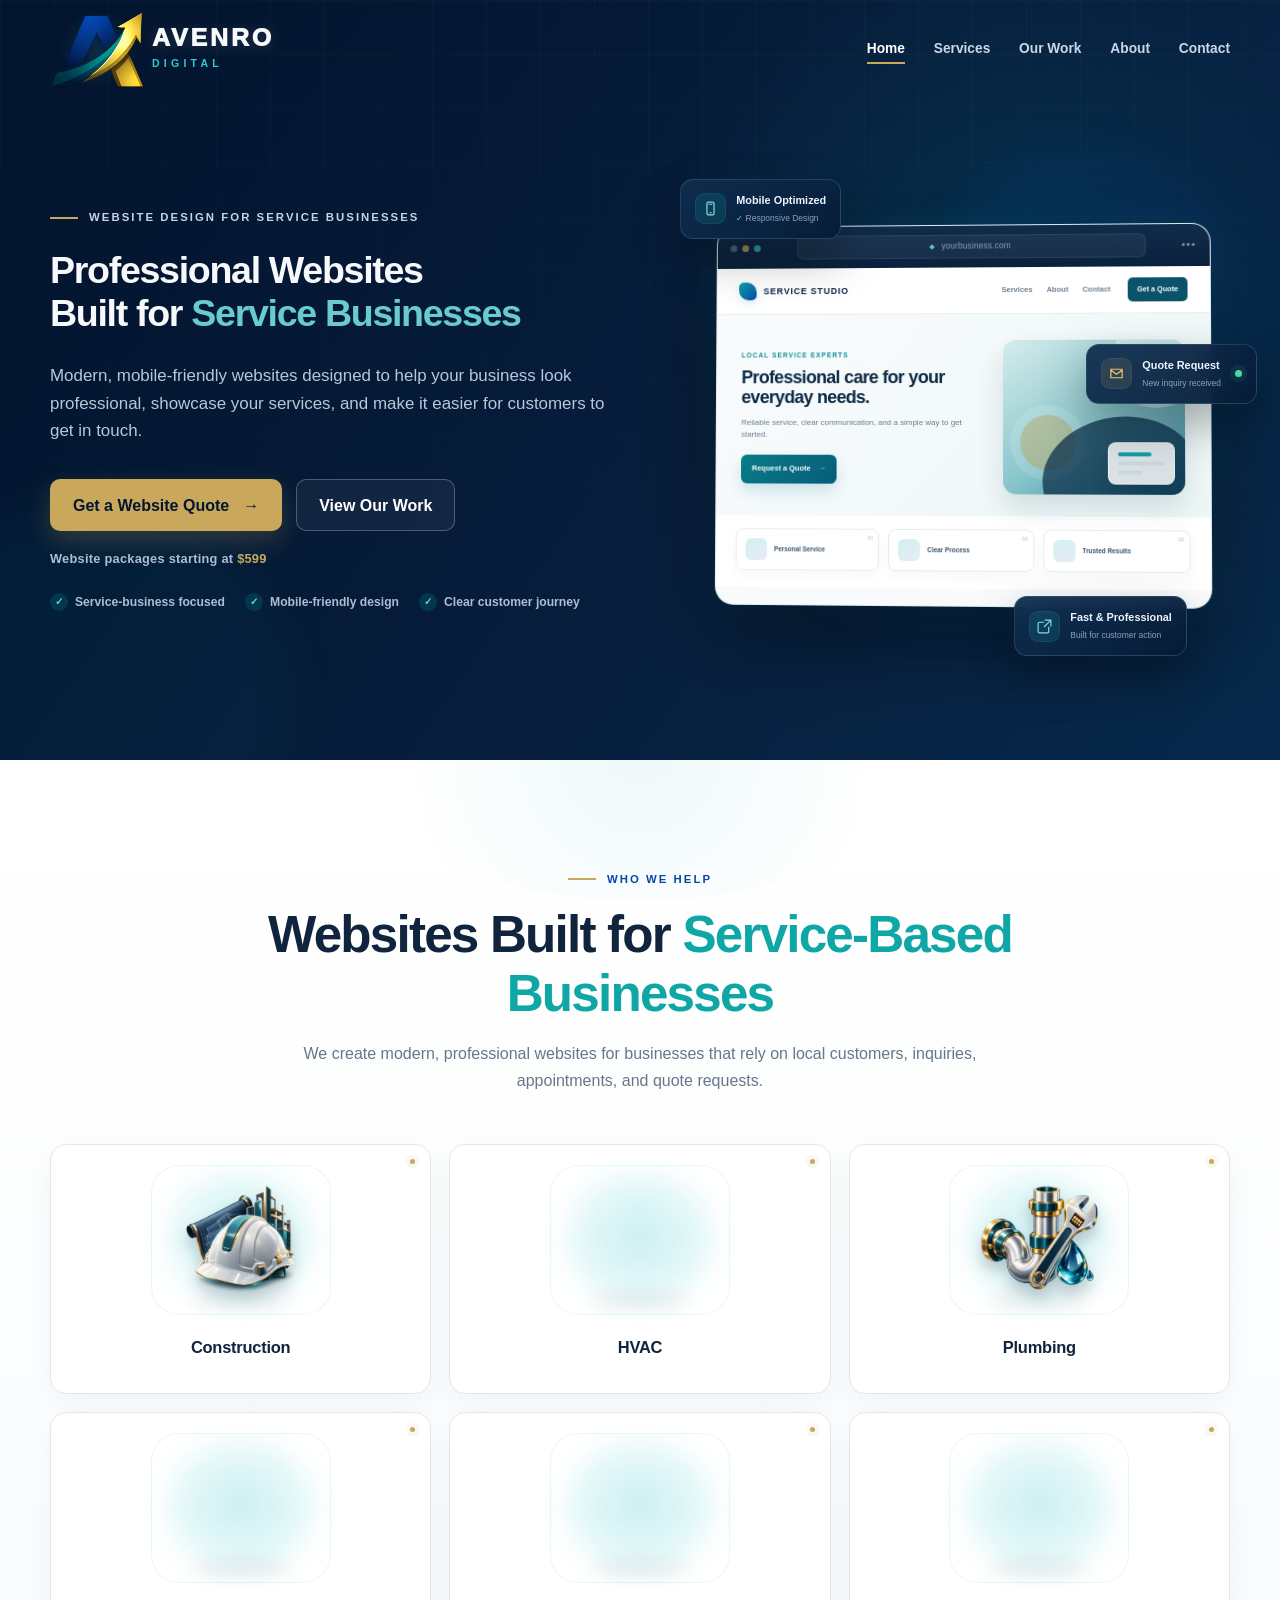
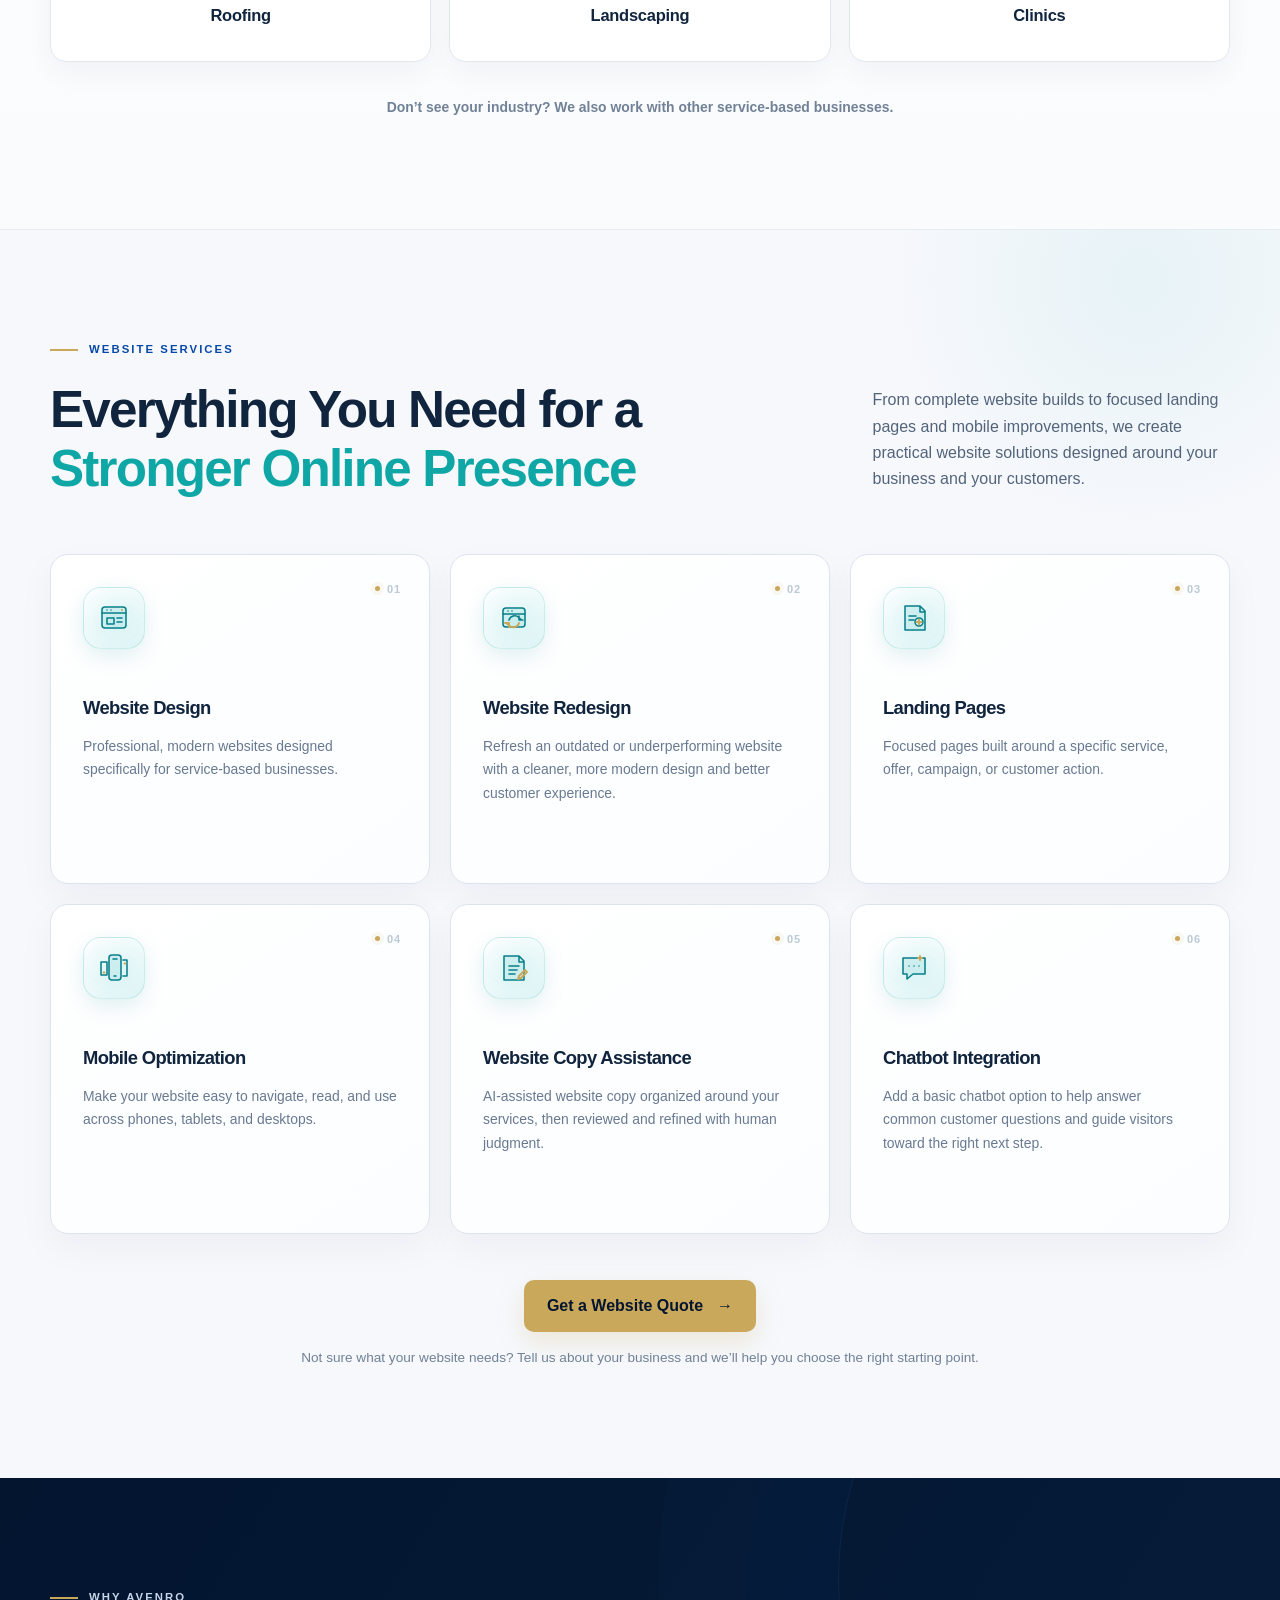
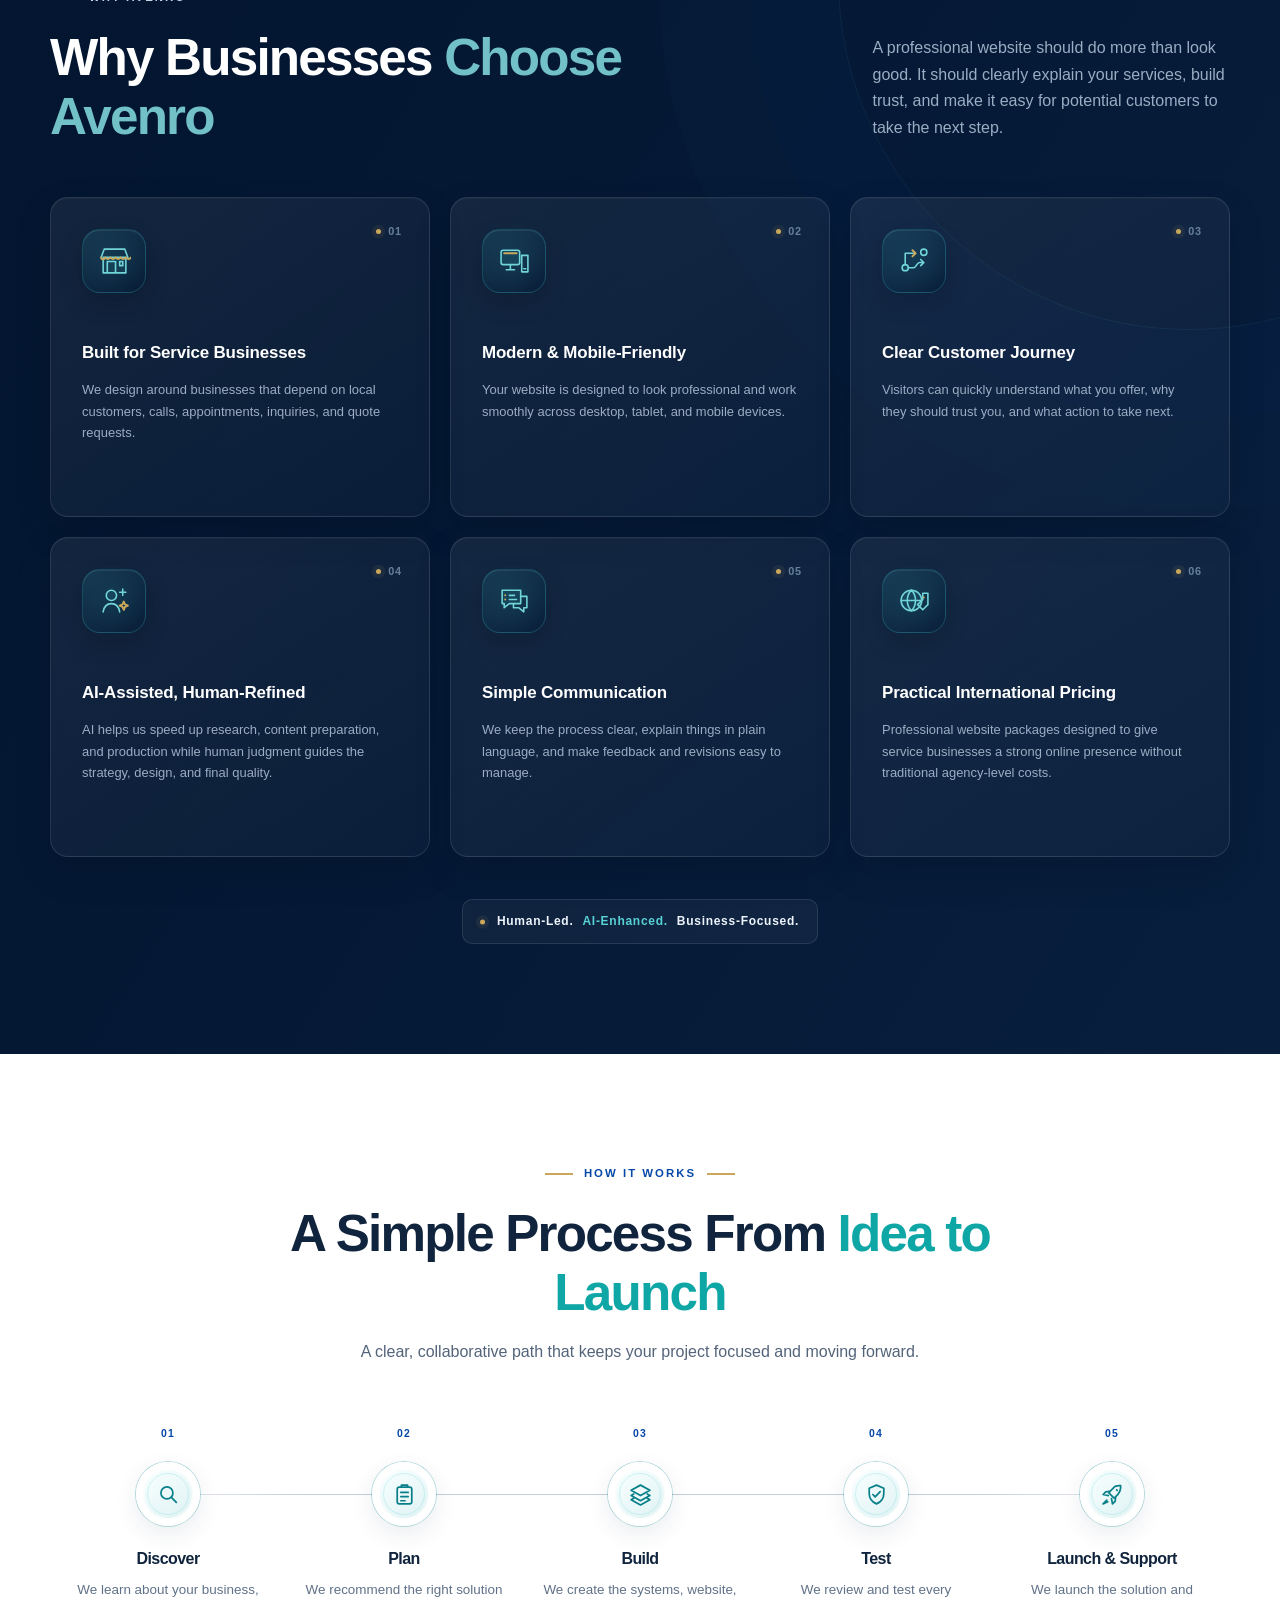
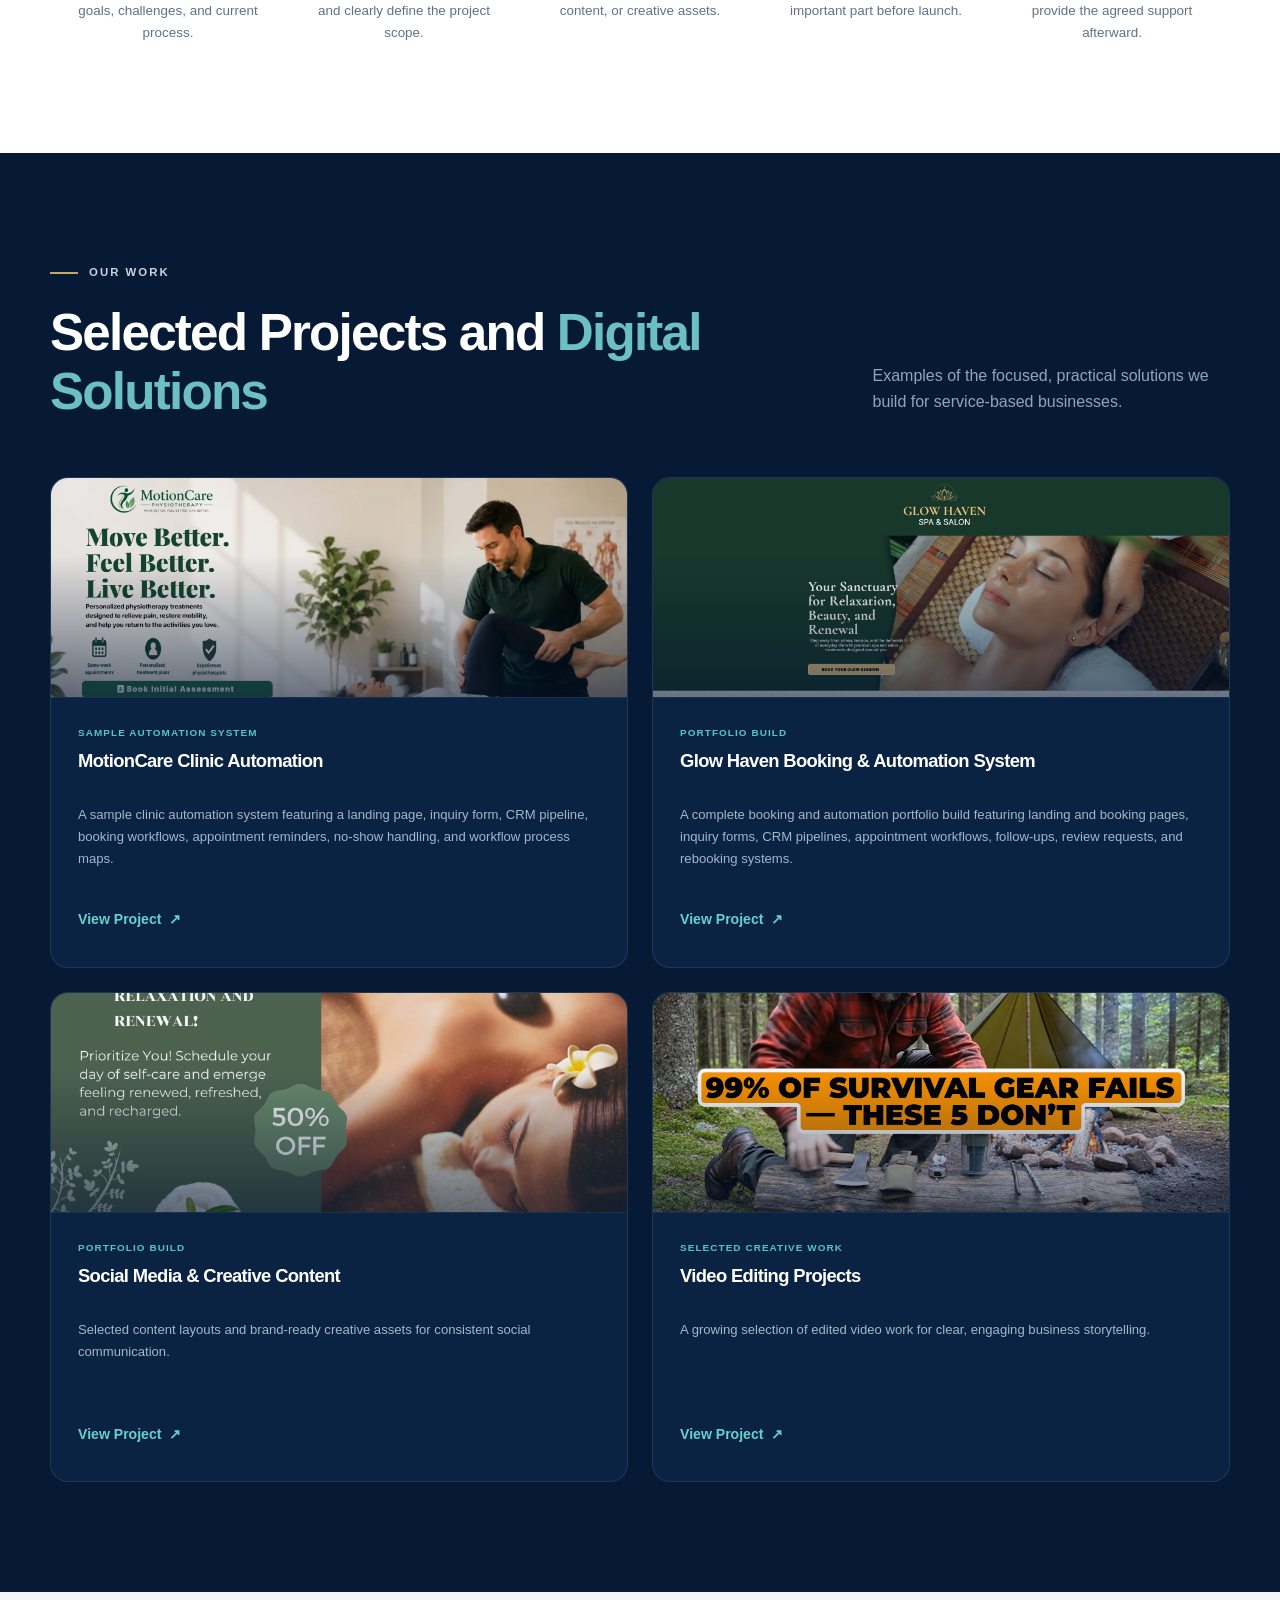
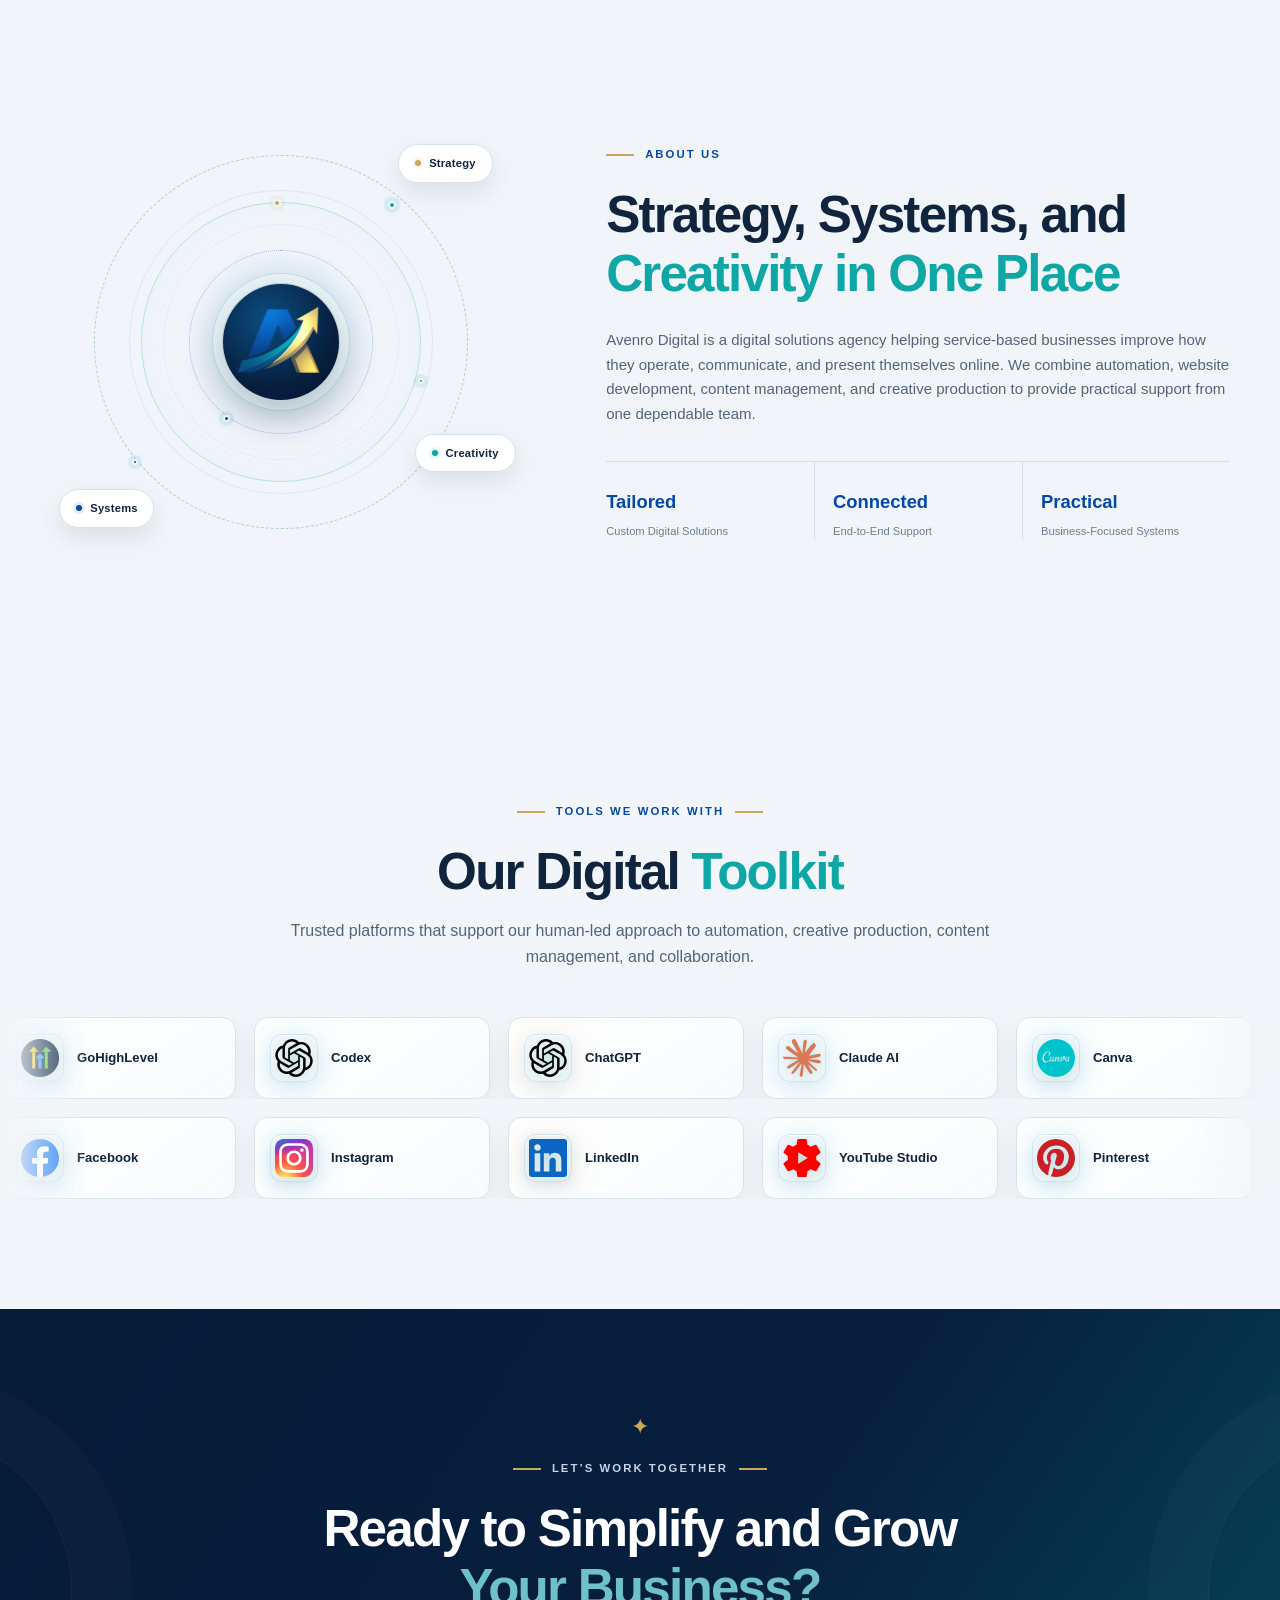
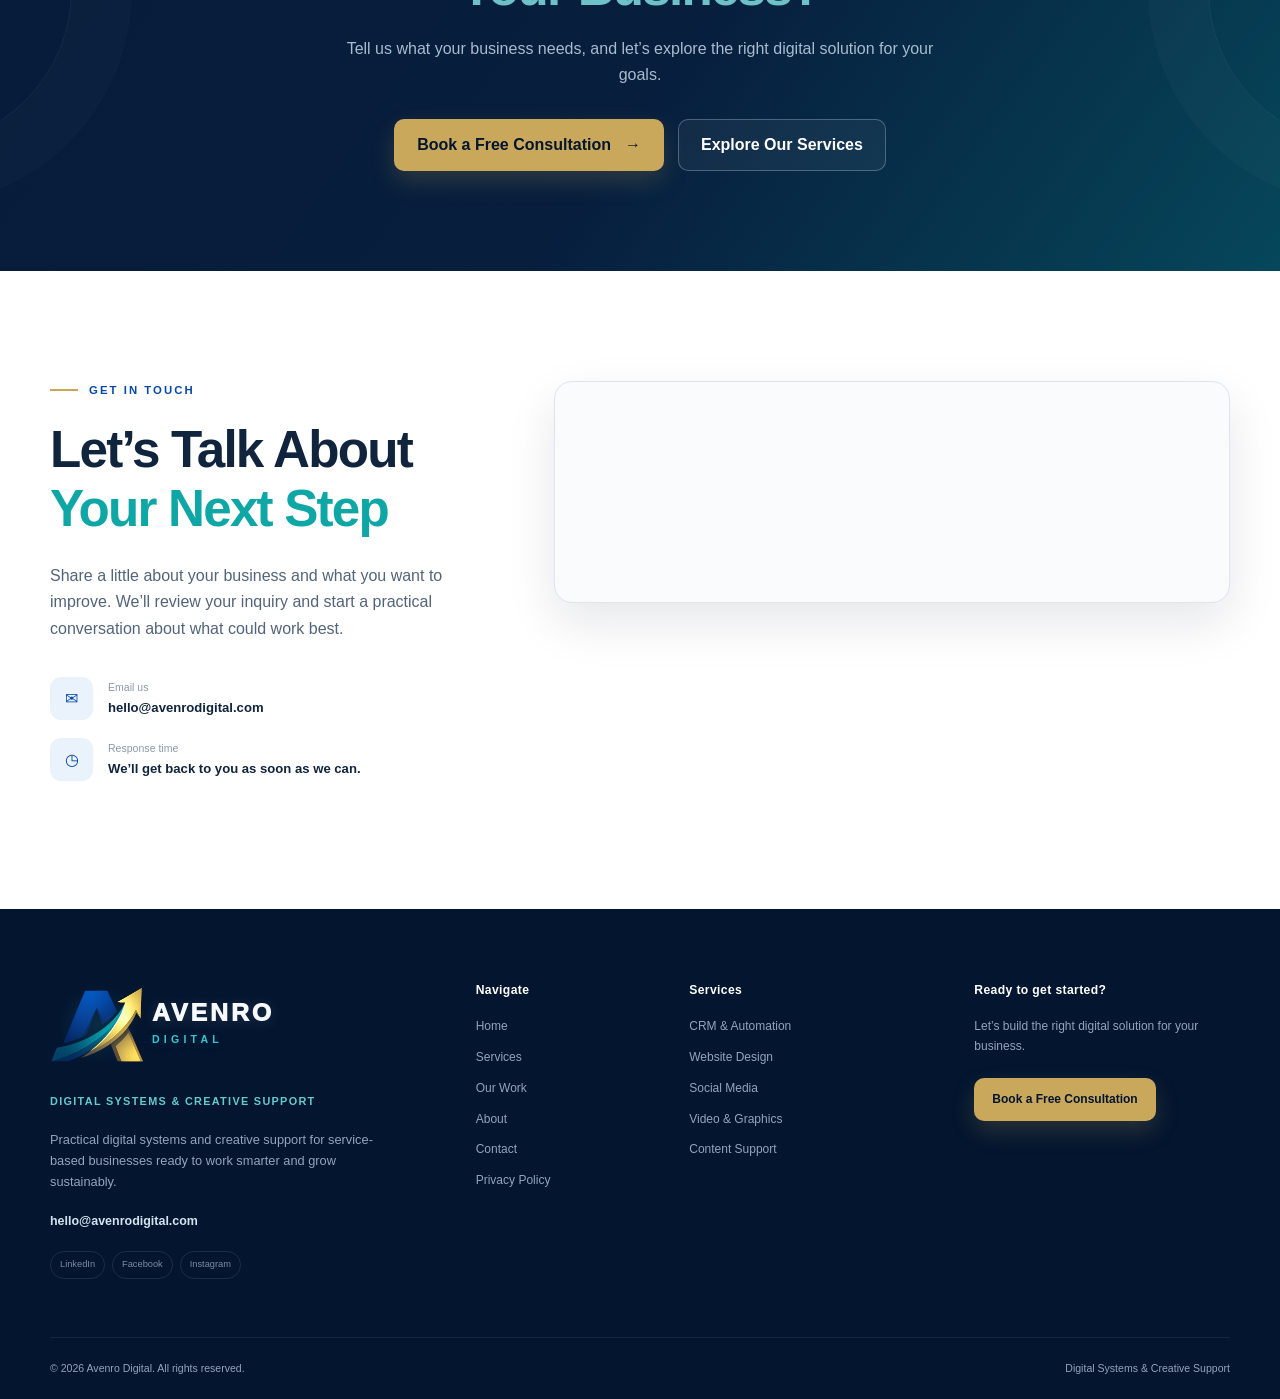
==== commit d60c0c38: "Update website offer, industries, services and why Avenro" ====
--- a/index.html
+++ b/index.html
@@ -13,7 +13,7 @@
   <meta property="og:image" content="assets/images/avenro-logo.png">
   <meta property="og:url" content="https://avenrodigital.com/">
   <link rel="icon" type="image/png" href="assets/images/avenro-logo.png">
-  <link rel="stylesheet" href="styles.css?v=20260916-2">
+  <link rel="stylesheet" href="styles.css?v=20260916-9">
   <script src="script.js?v=20260916-1" defer></script>
 </head>
 <body>
@@ -130,82 +130,202 @@
       </div>
     </section>
 
+    <section class="section audience">
+      <div class="container">
+        <div class="audience-heading reveal">
+          <p class="eyebrow dark centered"><span></span> Who we help</p>
+          <h2>Websites Built for <em>Service-Based Businesses</em></h2>
+          <p>We create modern, professional websites for businesses that rely on local customers, inquiries, appointments, and quote requests.</p>
+        </div>
+
+        <div class="audience-grid">
+          <article class="audience-card reveal">
+            <span class="audience-icon" aria-hidden="true">
+              <img src="assets/images/industries/construction-3d.png" alt="" width="1254" height="1254" loading="lazy" decoding="async">
+            </span>
+            <h3 class="audience-name">Construction</h3>
+          </article>
+
+          <article class="audience-card reveal delay-one">
+            <span class="audience-icon" aria-hidden="true">
+              <img src="assets/images/industries/hvac-3d.png" alt="" width="1254" height="1254" loading="lazy" decoding="async">
+            </span>
+            <h3 class="audience-name">HVAC</h3>
+          </article>
+
+          <article class="audience-card reveal delay-two">
+            <span class="audience-icon" aria-hidden="true">
+              <img src="assets/images/industries/plumbing-3d.png" alt="" width="1254" height="1254" loading="lazy" decoding="async">
+            </span>
+            <h3 class="audience-name">Plumbing</h3>
+          </article>
+
+          <article class="audience-card reveal">
+            <span class="audience-icon" aria-hidden="true">
+              <img src="assets/images/industries/roofing-3d.png" alt="" width="1254" height="1254" loading="lazy" decoding="async">
+            </span>
+            <h3 class="audience-name">Roofing</h3>
+          </article>
+
+          <article class="audience-card reveal delay-one">
+            <span class="audience-icon" aria-hidden="true">
+              <img src="assets/images/industries/landscaping-3d.png" alt="" width="1254" height="1254" loading="lazy" decoding="async">
+            </span>
+            <h3 class="audience-name">Landscaping</h3>
+          </article>
+
+          <article class="audience-card reveal delay-two">
+            <span class="audience-icon" aria-hidden="true">
+              <img src="assets/images/industries/clinics-3d.png" alt="" width="1254" height="1254" loading="lazy" decoding="async">
+            </span>
+            <h3 class="audience-name">Clinics</h3>
+          </article>
+        </div>
+
+        <p class="audience-note reveal">Don’t see your industry? We also work with other service-based businesses.</p>
+      </div>
+    </section>
+
     <section class="section services" id="services">
       <div class="container">
         <div class="section-heading reveal">
           <div>
-            <p class="eyebrow dark"><span></span> What we do</p>
-            <h2>Solutions Built Around <em>Your Business</em></h2>
-          </div>
-          <p>From business automation to creative content, we provide practical digital solutions designed to save time, improve communication, and support sustainable growth.</p>
+            <p class="eyebrow dark"><span></span> Website services</p>
+            <h2>Everything You Need for a <em>Stronger Online Presence</em></h2>
+          </div>
+          <p>From complete website builds to focused landing pages and mobile improvements, we create practical website solutions designed around your business and your customers.</p>
         </div>
 
         <div class="services-grid">
-          <article class="service-card featured reveal">
+          <article class="service-card reveal">
             <span class="card-number">01</span>
             <div class="service-icon" aria-hidden="true">
-              <svg viewBox="0 0 24 24"><path d="M4 7h5v5H4zM15 3h5v5h-5zM15 16h5v5h-5zM9 9.5h3.5a3 3 0 0 0 3-3V5.5M9 9.5h3.5a3 3 0 0 1 3 3v5.5"/></svg>
-            </div>
-            <h3>CRM &amp; Workflow Automation</h3>
-            <p>Build organized CRM pipelines, automated follow-ups, booking reminders, lead management systems, and customer communication workflows using GoHighLevel and other digital tools.</p>
-          </article>
+              <svg viewBox="0 0 32 32"><rect class="service-icon-fill" x="4" y="5" width="24" height="21" rx="3"/><rect x="4" y="5" width="24" height="21" rx="3"/><path d="M4 11h24M9 8h.01M13 8h.01M9 16h7v6H9zM19 16h5M19 20h5"/><path class="service-icon-accent" d="M24 8h.01"/></svg>
+            </div>
+            <h3>Website Design</h3>
+            <p>Professional, modern websites designed specifically for service-based businesses.</p>
+          </article>
+
           <article class="service-card reveal delay-one">
             <span class="card-number">02</span>
             <div class="service-icon" aria-hidden="true">
-              <svg viewBox="0 0 24 24"><rect x="3" y="4" width="18" height="16" rx="2"/><path d="M3 8h18M7 6h.01M10 6h.01M8 12h8M8 16h5"/></svg>
-            </div>
-            <h3>Websites &amp; Landing Pages</h3>
-            <p>Create responsive websites and landing pages that clearly communicate your services and guide visitors toward taking action.</p>
-          </article>
+              <svg viewBox="0 0 32 32"><rect class="service-icon-fill" x="5" y="6" width="22" height="19" rx="3"/><rect x="5" y="6" width="22" height="19" rx="3"/><path d="M5 12h22M10 9h.01M14 9h.01M11 18a6 6 0 0 1 9.7-2.7L23 17.5M21 14v4h4"/><path class="service-icon-accent" d="M21 21a6 6 0 0 1-9.7 2.7L9 21.5M11 25v-4H7"/></svg>
+            </div>
+            <h3>Website Redesign</h3>
+            <p>Refresh an outdated or underperforming website with a cleaner, more modern design and better customer experience.</p>
+          </article>
+
           <article class="service-card reveal delay-two">
             <span class="card-number">03</span>
             <div class="service-icon" aria-hidden="true">
-              <svg viewBox="0 0 24 24"><path d="M4 18v-7a2 2 0 0 1 2-2h12a2 2 0 0 1 2 2v7M7 9V6h10v3M8 14h.01M12 14h.01M16 14h.01M7 18h10"/></svg>
-            </div>
-            <h3>Social Media Management</h3>
-            <p>Plan, organize, create, and publish strategic content that keeps your business visible and connected with its audience.</p>
-          </article>
+              <svg viewBox="0 0 32 32"><path class="service-icon-fill" d="M7 4h15l5 5v19H7z"/><path d="M7 4h15l5 5v19H7zM22 4v6h5M11 14h7M11 18h5"/><circle cx="21" cy="20" r="4"/><path class="service-icon-accent" d="M21 17.5v5M18.5 20h5"/></svg>
+            </div>
+            <h3>Landing Pages</h3>
+            <p>Focused pages built around a specific service, offer, campaign, or customer action.</p>
+          </article>
+
           <article class="service-card reveal">
             <span class="card-number">04</span>
             <div class="service-icon" aria-hidden="true">
-              <svg viewBox="0 0 24 24"><rect x="3" y="5" width="18" height="14" rx="2"/><path d="m10 9 5 3-5 3V9zM7 3v2M17 3v2"/></svg>
-            </div>
-            <h3>Video Editing &amp; Graphic Design</h3>
-            <p>Turn raw ideas and footage into professional videos, branded graphics, and engaging visual content.</p>
-          </article>
+              <svg viewBox="0 0 32 32"><rect class="service-icon-fill" x="11" y="3" width="12" height="25" rx="3"/><rect x="11" y="3" width="12" height="25" rx="3"/><path d="M15 7h4M16 24h2M3 10h6v13H3zM25 8h4v16h-4"/><path class="service-icon-accent" d="M5.5 20.5h1M26.5 11.5h1"/></svg>
+            </div>
+            <h3>Mobile Optimization</h3>
+            <p>Make your website easy to navigate, read, and use across phones, tablets, and desktops.</p>
+          </article>
+
           <article class="service-card reveal delay-one">
             <span class="card-number">05</span>
             <div class="service-icon" aria-hidden="true">
-              <svg viewBox="0 0 24 24"><path d="M6 3h9l4 4v14H6zM14 3v5h5M9 12h7M9 16h7M9 8h2"/></svg>
-            </div>
-            <h3>Copywriting &amp; Content Support</h3>
-            <p>Develop website copy, social media captions, emails, newsletters, and other clear business communication materials.</p>
-          </article>
-          <aside class="service-cta reveal delay-two">
-            <span class="spark" aria-hidden="true">✦</span>
-            <p>Not sure what your business needs?</p>
-            <h3>Let’s find the right solution together.</h3>
-            <a class="button button-gold" href="#contact">Book a Free Consultation <span aria-hidden="true">→</span></a>
-          </aside>
+              <svg viewBox="0 0 32 32"><path class="service-icon-fill" d="M6 4h15l5 5v19H6z"/><path d="M6 4h15l5 5v19H6zM21 4v6h5M11 14h10M11 18h8M11 22h6"/><path class="service-icon-accent" d="m21 24 6-6 2 2-6 6-3 1z"/></svg>
+            </div>
+            <h3>Website Copy Assistance</h3>
+            <p>AI-assisted website copy organized around your services, then reviewed and refined with human judgment.</p>
+          </article>
+
+          <article class="service-card reveal delay-two">
+            <span class="card-number">06</span>
+            <div class="service-icon" aria-hidden="true">
+              <svg viewBox="0 0 32 32"><path class="service-icon-fill" d="M5 6h22v16H15l-6 5v-5H5z"/><path d="M5 6h22v16H15l-6 5v-5H5zM11 14h.01M16 14h.01M21 14h.01"/><path class="service-icon-accent" d="M22 4v4M20 6h4"/></svg>
+            </div>
+            <h3>Chatbot Integration</h3>
+            <p>Add a basic chatbot option to help answer common customer questions and guide visitors toward the right next step.</p>
+          </article>
+        </div>
+
+        <div class="services-action reveal">
+          <a class="button button-primary" href="#contact">Get a Website Quote <span aria-hidden="true">→</span></a>
+          <p>Not sure what your website needs? Tell us about your business and we’ll help you choose the right starting point.</p>
         </div>
       </div>
     </section>
 
     <section class="section why-us">
-      <div class="container why-grid">
-        <div class="why-copy reveal">
-          <p class="eyebrow"><span></span> Why Avenro</p>
-          <h2>Why Businesses <em>Choose Avenro</em></h2>
-          <p class="why-intro">Technology should make your business easier to run—not add more confusion. At Avenro Digital, we combine AI-powered efficiency with human-driven excellence to build smarter systems, stronger content, and better client experiences. AI helps us improve speed and simplify repetitive work, while human strategy, creativity, and judgment keep every solution thoughtful, personal, and aligned with your goals.</p>
-          <p class="why-principle"><span>Human-Led.</span> <em>AI-Enhanced.</em> <span>Business-Focused.</span></p>
-          <a class="button button-outline" href="#services">Explore Our Services <span aria-hidden="true">→</span></a>
-        </div>
+      <div class="container">
+        <div class="section-heading why-heading reveal">
+          <div>
+            <p class="eyebrow"><span></span> Why Avenro</p>
+            <h2>Why Businesses <em>Choose Avenro</em></h2>
+          </div>
+          <p>A professional website should do more than look good. It should clearly explain your services, build trust, and make it easy for potential customers to take the next step.</p>
+        </div>
+
         <div class="benefit-list">
-          <article class="benefit-item reveal"><span>01</span><div><h3>Systems Designed Around Your Business</h3><p>We build solutions based on your actual workflow, goals, and customer journey.</p></div></article>
-          <article class="benefit-item reveal delay-one"><span>02</span><div><h3>Automation That Saves Time</h3><p>Reduce repetitive tasks so you can focus on clients and business growth.</p></div></article>
-          <article class="benefit-item reveal"><span>03</span><div><h3>Systems and Creativity Under One Team</h3><p>Keep your automation, website, content, and visuals moving in one direction.</p></div></article>
-          <article class="benefit-item reveal delay-one"><span>04</span><div><h3>Clear Communication and Ongoing Support</h3><p>Know what is happening at every stage, with support beyond the initial launch.</p></div></article>
-        </div>
+          <article class="benefit-item reveal">
+            <span class="benefit-number">01</span>
+            <div class="benefit-icon" aria-hidden="true">
+              <svg viewBox="0 0 32 32"><path class="benefit-icon-fill" d="M5 13h22v15H5z"/><path d="M5 13h22v15H5zM3 13l3-8h20l3 8M9 28V17h8v11M21 17h3v4h-3z"/><path class="benefit-icon-accent" d="M3 13c0 2 3 3 4 0 1 2 4 2 5 0 1 2 4 2 5 0 1 2 4 2 5 0 1 2 4 2 5 0 1 2 4 2 5 0"/></svg>
+            </div>
+            <h3>Built for Service Businesses</h3>
+            <p>We design around businesses that depend on local customers, calls, appointments, inquiries, and quote requests.</p>
+          </article>
+
+          <article class="benefit-item reveal delay-one">
+            <span class="benefit-number">02</span>
+            <div class="benefit-icon" aria-hidden="true">
+              <svg viewBox="0 0 32 32"><rect class="benefit-icon-fill" x="3" y="6" width="18" height="14" rx="2"/><rect x="3" y="6" width="18" height="14" rx="2"/><path d="M8 25h8M12 20v5M23 11h6v16h-6zM25 24h2"/><path class="benefit-icon-accent" d="M6 9h12"/></svg>
+            </div>
+            <h3>Modern &amp; Mobile-Friendly</h3>
+            <p>Your website is designed to look professional and work smoothly across desktop, tablet, and mobile devices.</p>
+          </article>
+
+          <article class="benefit-item reveal delay-two">
+            <span class="benefit-number">03</span>
+            <div class="benefit-icon" aria-hidden="true">
+              <svg viewBox="0 0 32 32"><circle class="benefit-icon-fill" cx="7" cy="23" r="3"/><circle cx="7" cy="23" r="3"/><circle cx="25" cy="8" r="3"/><path d="M10 23h5c3 0 3-5 6-5h4M22 15l3 3-3 3M7 20V9h10"/><path class="benefit-icon-accent" d="m14 6 3 3-3 3"/></svg>
+            </div>
+            <h3>Clear Customer Journey</h3>
+            <p>Visitors can quickly understand what you offer, why they should trust you, and what action to take next.</p>
+          </article>
+
+          <article class="benefit-item reveal">
+            <span class="benefit-number">04</span>
+            <div class="benefit-icon" aria-hidden="true">
+              <svg viewBox="0 0 32 32"><circle class="benefit-icon-fill" cx="13" cy="11" r="5"/><circle cx="13" cy="11" r="5"/><path d="M5 27c.8-5 3.4-8 8-8s7.2 3 8 8M24 5v6M21 8h6"/><path class="benefit-icon-accent" d="m25 17 1.2 2.8L29 21l-2.8 1.2L25 25l-1.2-2.8L21 21l2.8-1.2z"/></svg>
+            </div>
+            <h3>AI-Assisted, Human-Refined</h3>
+            <p>AI helps us speed up research, content preparation, and production while human judgment guides the strategy, design, and final quality.</p>
+          </article>
+
+          <article class="benefit-item reveal delay-one">
+            <span class="benefit-number">05</span>
+            <div class="benefit-icon" aria-hidden="true">
+              <svg viewBox="0 0 32 32"><path class="benefit-icon-fill" d="M4 6h18v13H11l-5 4v-4H4z"/><path d="M4 6h18v13H11l-5 4v-4H4zM11 11h5M11 15h7M22 12h6v11h-3v4l-5-4h-5v-4"/><path class="benefit-icon-accent" d="M7 11h.01M7 15h.01"/></svg>
+            </div>
+            <h3>Simple Communication</h3>
+            <p>We keep the process clear, explain things in plain language, and make feedback and revisions easy to manage.</p>
+          </article>
+
+          <article class="benefit-item reveal delay-two">
+            <span class="benefit-number">06</span>
+            <div class="benefit-icon" aria-hidden="true">
+              <svg viewBox="0 0 32 32"><circle class="benefit-icon-fill" cx="13" cy="16" r="10"/><circle cx="13" cy="16" r="10"/><path d="M3 16h20M13 6c3 3 4 6 4 10s-1 7-4 10M13 6c-3 3-4 6-4 10s1 7 4 10M26 9h3v11l-5 5-5-5 5-5V9z"/><path class="benefit-icon-accent" d="M25 13h.01"/></svg>
+            </div>
+            <h3>Practical International Pricing</h3>
+            <p>Professional website packages designed to give service businesses a strong online presence without traditional agency-level costs.</p>
+          </article>
+        </div>
+
+        <p class="why-principle reveal"><span>Human-Led.</span> <em>AI-Enhanced.</em> <span>Business-Focused.</span></p>
       </div>
     </section>
 
--- a/styles.css
+++ b/styles.css
@@ -136,29 +136,68 @@
 @keyframes website-content-drift { 0%, 100% { transform: translate3d(0,0,0); } 50% { transform: translate3d(0,-4px,0); } }
 @keyframes website-notification-pulse { 0%, 100% { opacity: .82; box-shadow: 0 0 0 5px rgba(82,214,166,.07), 0 0 10px rgba(82,214,166,.16); } 50% { opacity: 1; box-shadow: 0 0 0 8px rgba(82,214,166,.02), 0 0 14px rgba(82,214,166,.24); } }
 @keyframes website-browser-mobile-float { 0%, 100% { transform: translate3d(0,0,0); } 50% { transform: translate3d(0,-5px,0); } }
-.services { background: var(--soft-white); }
+.audience { position: relative; overflow: hidden; border-bottom: 1px solid #e5ebf2; background: linear-gradient(180deg, #fff, #f9fbfd); }
+.audience::before { position: absolute; top: -180px; left: 50%; width: 620px; height: 320px; border-radius: 50%; background: radial-gradient(circle, rgba(15,166,166,.07), transparent 68%); content: ""; pointer-events: none; transform: translateX(-50%); }
+.audience .container { position: relative; }
+.audience-heading { max-width: 780px; margin: 0 auto 50px; text-align: center; }
+.audience-heading .eyebrow { margin-bottom: 17px; }
+.audience-heading h2 { margin-bottom: 18px; }
+.audience-heading > p:last-child { max-width: 690px; margin: 0 auto; color: #66778a; font-size: 1rem; }
+.audience-grid { display: grid; grid-template-columns: repeat(3, minmax(0,1fr)); gap: 18px; }
+.audience-card { position: relative; display: grid; min-height: 250px; grid-template-rows: 150px 34px; align-content: center; justify-items: center; row-gap: 16px; overflow: hidden; padding: 20px 24px 28px; border: 1px solid #dfe7ef; border-radius: 16px; background: rgba(255,255,255,.94); box-shadow: 0 10px 28px rgba(3,21,47,.045); text-align: center; transition: border-color var(--transition), box-shadow var(--transition), transform var(--transition); }
+.audience-card::before { position: absolute; top: 0; right: 0; left: 0; height: 2px; background: linear-gradient(90deg, transparent, rgba(15,166,166,.75), transparent); content: ""; opacity: 0; transform: scaleX(.35); transition: opacity var(--transition), transform var(--transition); }
+.audience-card::after { position: absolute; top: 14px; right: 15px; width: 5px; height: 5px; border-radius: 50%; background: var(--gold); box-shadow: 0 0 0 4px rgba(201,168,92,.09); content: ""; }
+.audience-card:hover { border-color: rgba(15,166,166,.48); box-shadow: 0 18px 38px rgba(3,21,47,.085); transform: translateY(-5px); }
+.audience-card:hover::before { opacity: 1; transform: scaleX(1); }
+.audience-icon { position: relative; isolation: isolate; display: grid; width: min(100%,180px); height: 150px; place-items: center; border: 1px solid rgba(55,198,207,.12); border-radius: 28px; background: radial-gradient(circle at 50% 48%, rgba(55,198,207,.16), rgba(55,198,207,.055) 48%, rgba(255,255,255,.28) 70%, transparent 76%); box-shadow: inset 0 1px 0 rgba(255,255,255,.75); transition: border-color var(--transition), box-shadow var(--transition), transform var(--transition); }
+.audience-icon::before { position: absolute; z-index: 0; inset: 10% 8%; border-radius: 50%; background: rgba(55,198,207,.17); content: ""; opacity: .54; filter: blur(17px); transition: opacity var(--transition), transform var(--transition); }
+.audience-icon::after { position: absolute; z-index: 0; right: 22%; bottom: 7px; left: 22%; height: 15px; border-radius: 50%; background: rgba(3,21,47,.18); content: ""; filter: blur(9px); opacity: .42; transition: opacity var(--transition), transform var(--transition); }
+.audience-icon img { position: relative; z-index: 1; width: auto; height: auto; max-width: 150px; max-height: 125px; object-fit: contain; filter: drop-shadow(0 9px 7px rgba(3,21,47,.2)); transform: translateZ(0); transition: filter var(--transition), transform var(--transition); }
+.audience-card:hover .audience-icon { border-color: rgba(55,198,207,.32); box-shadow: inset 0 1px 0 rgba(255,255,255,.85), 0 0 26px rgba(55,198,207,.12); transform: translateY(-5px) scale(1.012); }
+.audience-card:hover .audience-icon::before { opacity: .9; transform: scale(1.08); }
+.audience-card:hover .audience-icon::after { opacity: .56; transform: translateY(3px) scaleX(1.08); }
+.audience-card:hover .audience-icon img { filter: drop-shadow(0 12px 9px rgba(3,21,47,.25)); transform: translateY(-2px) scale(1.01); }
+.audience-card .audience-name { display: flex; width: 100%; height: 34px; align-items: center; justify-content: center; margin: 0; color: var(--ink); font-size: 1.03rem; font-weight: 750; letter-spacing: -.015em; line-height: 1.2; }
+.audience-note { margin: 34px 0 0; color: #718196; font-size: .87rem; font-weight: 650; text-align: center; }
+.services { position: relative; overflow: hidden; background: var(--soft-white); }
+.services::before { position: absolute; top: -210px; right: -120px; width: 520px; height: 520px; border-radius: 50%; background: radial-gradient(circle, rgba(15,166,166,.065), transparent 68%); content: ""; pointer-events: none; }
+.services > .container { position: relative; }
 .section-heading { display: grid; grid-template-columns: 1.35fr .65fr; gap: 80px; align-items: end; margin-bottom: 55px; }
 .section-heading h2 { max-width: 680px; margin-bottom: 0; }.section-heading > p { max-width: 500px; margin: 0 0 6px; }
-.services-grid { display: grid; grid-template-columns: repeat(3, 1fr); gap: 20px; }
-.service-card { position: relative; display: flex; min-height: 315px; flex-direction: column; justify-content: center; overflow: hidden; padding: 32px; border: 1px solid #dce4ee; border-radius: var(--radius); background: var(--white); box-shadow: 0 14px 38px rgba(3, 21, 47, .045); transition: transform var(--transition), box-shadow var(--transition), border-color var(--transition); }
-.service-card:hover { border-color: #b9cede; box-shadow: var(--shadow); transform: translateY(-6px); }
-.service-card.featured { border-top: 3px solid var(--teal); }
-.card-number { position: absolute; top: 25px; right: 28px; color: #cad5e2; font-size: .72rem; font-weight: 800; }
-.service-icon { display: grid; width: 48px; height: 48px; margin-bottom: 25px; place-items: center; border-radius: 12px; color: var(--royal); background: #eaf2fc; }
-.service-icon svg { width: 25px; fill: none; stroke: currentColor; stroke-width: 1.6; stroke-linecap: round; stroke-linejoin: round; }
-.service-card.featured .service-icon { color: var(--teal); background: #e4f4f4; }
-.service-card h3 { max-width: 260px; margin-bottom: 13px; font-size: 1.15rem; }.service-card p { margin: 0; color: #687991; font-size: .87rem; line-height: 1.7; }
-.service-cta { position: relative; overflow: hidden; min-height: 335px; padding: 34px; border-radius: var(--radius); color: var(--white); background: linear-gradient(140deg, var(--royal), var(--teal)); box-shadow: 0 20px 44px rgba(6,72,168,.18); }
-.service-cta::after { position: absolute; right: -70px; bottom: -80px; width: 220px; height: 220px; border: 1px solid rgba(255,255,255,.15); border-radius: 50%; content: ""; box-shadow: 0 0 0 38px rgba(255,255,255,.035), 0 0 0 76px rgba(255,255,255,.025); }
-.service-cta .spark { display: block; margin-bottom: 45px; color: #f1d76e; font-size: 1.4rem; }.service-cta p { margin-bottom: 7px; color: #d5e5ee; font-size: .76rem; }.service-cta h3 { max-width: 280px; margin-bottom: 28px; color: var(--white); font-size: 1.5rem; }.service-cta .button { position: relative; z-index: 2; }
+.services-grid { display: grid; grid-template-columns: repeat(3, minmax(0,1fr)); gap: 20px; align-items: stretch; }
+.service-card { position: relative; display: grid; min-height: 330px; height: 100%; grid-template-rows: 62px 54px 1fr; align-content: start; row-gap: 16px; overflow: hidden; padding: 32px; border: 1px solid #dce4ee; border-radius: var(--radius); background: linear-gradient(145deg, #fff, #fbfdff); box-shadow: 0 14px 38px rgba(3,21,47,.045); transition: transform var(--transition), box-shadow var(--transition), border-color var(--transition); }
+.service-card::before { position: absolute; top: 0; right: 0; left: 0; height: 2px; background: linear-gradient(90deg, transparent, rgba(15,166,166,.78), transparent); content: ""; opacity: 0; transform: scaleX(.35); transition: opacity var(--transition), transform var(--transition); }
+.service-card:hover { border-color: rgba(15,166,166,.44); box-shadow: 0 20px 44px rgba(3,21,47,.1), 0 0 24px rgba(55,198,207,.055); transform: translateY(-6px); }
+.service-card:hover::before { opacity: 1; transform: scaleX(1); }
+.card-number { position: absolute; top: 25px; right: 28px; display: flex; align-items: center; gap: 7px; color: #bccad8; font-size: .69rem; font-weight: 850; letter-spacing: .08em; }.card-number::before { width: 5px; height: 5px; border-radius: 50%; background: var(--gold); box-shadow: 0 0 0 4px rgba(201,168,92,.08); content: ""; }
+.service-icon { position: relative; display: grid; width: 62px; height: 62px; place-items: center; border: 1px solid rgba(15,166,166,.17); border-radius: 18px; color: #087f89; background: linear-gradient(145deg, rgba(255,255,255,.98), rgba(222,244,245,.92)); box-shadow: inset 0 1px 0 rgba(255,255,255,.95), 0 9px 22px rgba(8,127,137,.1); transition: border-color var(--transition), box-shadow var(--transition), transform var(--transition); }
+.service-icon::before { position: absolute; inset: -8px; border-radius: 22px; background: radial-gradient(circle, rgba(55,198,207,.2), transparent 70%); content: ""; opacity: .52; filter: blur(6px); transition: opacity var(--transition), transform var(--transition); }
+.service-icon svg { position: relative; z-index: 1; width: 32px; height: 32px; fill: none; stroke: currentColor; stroke-linecap: round; stroke-linejoin: round; stroke-width: 1.55; }
+.service-icon .service-icon-fill { fill: rgba(15,166,166,.1); stroke: none; }.service-icon .service-icon-accent { stroke: var(--gold); stroke-width: 1.9; }
+.service-card:hover .service-icon { border-color: rgba(15,166,166,.34); box-shadow: inset 0 1px 0 rgba(255,255,255,.98), 0 13px 27px rgba(8,127,137,.15), 0 0 18px rgba(55,198,207,.1); transform: translateY(-3px); }
+.service-card:hover .service-icon::before { opacity: .86; transform: scale(1.06); }
+.service-card h3 { display: flex; min-width: 0; max-width: 280px; min-height: 54px; align-items: flex-end; margin: 0; color: var(--ink); font-size: 1.15rem; line-height: 1.25; }
+.service-card p { min-width: 0; margin: 0; color: #687991; font-size: .87rem; line-height: 1.7; }
+.services-action { display: flex; max-width: 690px; flex-direction: column; align-items: center; margin: 46px auto 0; text-align: center; }
+.services-action .button { min-width: 220px; }
+.services-action p { margin: 15px 0 0; color: #718196; font-size: .85rem; line-height: 1.6; }
 
 .why-us { position: relative; overflow: hidden; color: #b8c7da; background: linear-gradient(122deg, var(--navy), var(--midnight)); }
 .why-us::after { position: absolute; top: -250px; right: -260px; width: 700px; height: 700px; border: 1px solid rgba(52,142,171,.12); border-radius: 50%; content: ""; box-shadow: 0 0 0 90px rgba(6,72,168,.025), 0 0 0 180px rgba(0,122,133,.02); }
-.why-grid { position: relative; z-index: 1; display: grid; grid-template-columns: .8fr 1.2fr; gap: 90px; align-items: center; }
-.why-copy h2 { color: var(--white); }.why-copy h2 em { color: #71c1c7; }.why-copy > p:not(.eyebrow) { max-width: 490px; margin-bottom: 32px; }.why-copy > .why-intro { margin-bottom: 19px; }.why-copy > .why-principle { position: relative; display: flex; flex-wrap: wrap; align-items: center; gap: 4px 8px; margin-bottom: 32px; padding: 12px 15px 12px 25px; border: 1px solid rgba(255,255,255,.1); border-radius: 10px; color: #edf4fb; background: rgba(255,255,255,.045); font-size: .73rem; font-weight: 850; letter-spacing: .055em; line-height: 1.45; }.why-principle::before { position: absolute; top: 12px; bottom: 12px; left: 12px; width: 3px; border-radius: 3px; background: var(--gold); content: ""; }.why-principle em { color: #58d1d5; font-style: normal; }
-.benefit-list { display: grid; grid-template-columns: 1fr 1fr; gap: 18px; }
-.benefit-item { min-height: 190px; padding: 27px; border: 1px solid rgba(255,255,255,.1); border-radius: var(--radius); background: rgba(255,255,255,.035); transition: background var(--transition), transform var(--transition); }
-.benefit-item:hover { background: rgba(255,255,255,.07); transform: translateY(-4px); }.benefit-item > span { display: block; margin-bottom: 25px; color: var(--gold); font-size: .68rem; font-weight: 800; }.benefit-item h3 { margin-bottom: 9px; color: var(--white); font-size: 1rem; letter-spacing: -.01em; }.benefit-item p { margin: 0; color: #94a8bf; font-size: .79rem; }
+.why-us > .container { position: relative; z-index: 1; }
+.why-heading { margin-bottom: 50px; }.why-heading h2 { color: var(--white); }.why-heading h2 em { color: #71c1c7; }.why-heading > p { color: #9aadc3; }
+.benefit-list { display: grid; grid-template-columns: repeat(3, minmax(0,1fr)); gap: 20px; align-items: stretch; }
+.benefit-item { position: relative; display: grid; min-height: 320px; height: 100%; grid-template-rows: 64px 54px 1fr; align-content: start; row-gap: 16px; overflow: hidden; padding: 31px; border: 1px solid rgba(255,255,255,.105); border-radius: var(--radius); background: linear-gradient(145deg, rgba(255,255,255,.065), rgba(255,255,255,.025)); box-shadow: inset 0 1px 0 rgba(255,255,255,.025), 0 15px 38px rgba(0,0,0,.12); transition: background var(--transition), border-color var(--transition), box-shadow var(--transition), transform var(--transition); }
+.benefit-item::before { position: absolute; top: 0; right: 0; left: 0; height: 2px; background: linear-gradient(90deg, transparent, rgba(55,198,207,.78), transparent); content: ""; opacity: 0; transform: scaleX(.35); transition: opacity var(--transition), transform var(--transition); }
+.benefit-item:hover { border-color: rgba(55,198,207,.32); background: linear-gradient(145deg, rgba(255,255,255,.085), rgba(23,112,127,.055)); box-shadow: inset 0 1px 0 rgba(255,255,255,.04), 0 20px 44px rgba(0,0,0,.2), 0 0 25px rgba(55,198,207,.055); transform: translateY(-6px); }
+.benefit-item:hover::before { opacity: 1; transform: scaleX(1); }
+.benefit-number { position: absolute; top: 25px; right: 27px; display: flex; align-items: center; gap: 7px; color: #668099; font-size: .68rem; font-weight: 850; letter-spacing: .08em; }.benefit-number::before { width: 5px; height: 5px; border-radius: 50%; background: var(--gold); box-shadow: 0 0 0 4px rgba(201,168,92,.08); content: ""; }
+.benefit-icon { position: relative; display: grid; width: 64px; height: 64px; place-items: center; border: 1px solid rgba(55,198,207,.22); border-radius: 18px; color: #71d4d8; background: linear-gradient(145deg, rgba(55,198,207,.13), rgba(3,21,47,.52)); box-shadow: inset 0 1px 0 rgba(255,255,255,.08), 0 10px 24px rgba(0,0,0,.16); transition: border-color var(--transition), box-shadow var(--transition), transform var(--transition); }
+.benefit-icon::before { position: absolute; inset: -8px; border-radius: 22px; background: radial-gradient(circle, rgba(55,198,207,.2), transparent 70%); content: ""; opacity: .48; filter: blur(6px); transition: opacity var(--transition), transform var(--transition); }
+.benefit-icon svg { position: relative; z-index: 1; width: 33px; height: 33px; fill: none; stroke: currentColor; stroke-linecap: round; stroke-linejoin: round; stroke-width: 1.55; }.benefit-icon .benefit-icon-fill { fill: rgba(55,198,207,.09); stroke: none; }.benefit-icon .benefit-icon-accent { stroke: var(--gold); stroke-width: 1.9; }
+.benefit-item:hover .benefit-icon { border-color: rgba(55,198,207,.42); box-shadow: inset 0 1px 0 rgba(255,255,255,.1), 0 14px 29px rgba(0,0,0,.2), 0 0 18px rgba(55,198,207,.12); transform: translateY(-3px); }.benefit-item:hover .benefit-icon::before { opacity: .82; transform: scale(1.06); }
+.benefit-item h3 { display: flex; min-width: 0; min-height: 54px; align-items: flex-end; margin: 0; color: var(--white); font-size: 1.06rem; line-height: 1.25; letter-spacing: -.01em; }.benefit-item p { min-width: 0; margin: 0; color: #9aadc3; font-size: .81rem; line-height: 1.68; }
+.why-principle { position: relative; display: flex; width: fit-content; max-width: 100%; flex-wrap: wrap; align-items: center; justify-content: center; gap: 5px 9px; margin: 42px auto 0; padding: 13px 18px 13px 34px; border: 1px solid rgba(255,255,255,.1); border-radius: 10px; color: #edf4fb; background: rgba(255,255,255,.045); font-size: .75rem; font-weight: 850; letter-spacing: .06em; line-height: 1.45; text-align: center; }.why-principle::before { position: absolute; top: 50%; left: 17px; width: 5px; height: 5px; border-radius: 50%; background: var(--gold); box-shadow: 0 0 0 4px rgba(201,168,92,.08); content: ""; transform: translateY(-50%); }.why-principle em { color: #58d1d5; font-style: normal; }
 
 .process { background: var(--white); }
 .center-heading { max-width: 750px; margin: 0 auto 60px; text-align: center; }.center-heading h2 { margin-bottom: 16px; }.center-heading > p:last-child { margin: 0; }
@@ -324,8 +363,9 @@
 @media (max-width: 1020px) {
   html { scroll-padding-top: 96px; }
   .hero-grid { gap: 35px; }.hero { min-height: 740px; }.hero h1 { font-size: clamp(2.15rem, 3.8vw, 2.5rem); }.hero h1 > span:last-child { white-space: normal; }.system-visual { transform: scale(.92); transform-origin: center; }
+  .audience-grid { gap: 14px; }.audience-card { min-height: 238px; grid-template-rows: 140px 34px; row-gap: 15px; padding: 18px 18px 27px; }.audience-icon { width: min(100%,170px); height: 140px; border-radius: 25px; }.audience-icon img { max-width: 140px; max-height: 115px; }
   .navbar { height: 86px; }.brand { gap: 6px; }.brand-mark { width: 79px; height: 64px; flex-basis: 79px; }.brand-mark img { top: -36px; left: -121px; width: 316px; }.brand-name { font-size: 1.22rem; }.brand-name small { margin-top: 7px; font-size: .54rem; }.nav-menu { margin-left: auto; }.nav-links { gap: 20px; }
-  .services-grid { grid-template-columns: repeat(2, 1fr); }.why-grid { gap: 50px; }
+  .services-grid, .benefit-list { grid-template-columns: repeat(2, minmax(0,1fr)); }
   .process-list { max-width: 720px; grid-template-columns: 1fr; gap: 24px; margin-right: auto; margin-left: auto; }
   .process-list::before { display: block; top: 32px; right: auto; bottom: 32px; left: 32px; width: 1px; height: auto; }
   .process-list::after { top: 26px; right: auto; bottom: 26px; left: 26px; width: 13px; height: auto; background-position: center -90px; background-size: 13px 90px; }
@@ -352,14 +392,15 @@
   .section { padding: 85px 0; }.menu-toggle { display: block; }
   .nav-menu { position: fixed; top: 0; right: 0; bottom: 0; width: min(82vw, 360px); display: flex; flex: none; flex-direction: column; align-items: stretch; justify-content: center; margin-left: 0; padding: 85px 36px 40px; background: rgba(3,21,47,.985); box-shadow: -20px 0 50px rgba(0,0,0,.25); transform: translateX(105%); transition: transform 300ms ease; }.nav-menu.open { transform: translateX(0); }.nav-links { flex-direction: column; align-items: stretch; gap: 8px; }.nav-links a { display: block; padding: 13px 0; font-size: 1.05rem; }.menu-toggle { position: relative; z-index: 3; }.menu-toggle[aria-expanded="true"] span:nth-child(1) { transform: translateY(7px) rotate(45deg); }.menu-toggle[aria-expanded="true"] span:nth-child(2) { opacity: 0; }.menu-toggle[aria-expanded="true"] span:nth-child(3) { transform: translateY(-7px) rotate(-45deg); }
   .hero { min-height: auto; padding: 140px 0 90px; }.hero-grid { grid-template-columns: 1fr; }.hero-copy { text-align: center; }.hero-copy .eyebrow, .hero-copy .button-group, .hero-trust { justify-content: center; }.hero-copy h1, .hero-lead { margin-right: auto; margin-left: auto; }.system-visual { width: min(100%, 570px); min-height: 460px; margin: 5px auto 0; transform: none; }
-  .section-heading { grid-template-columns: 1fr; gap: 20px; }.why-grid, .about-grid, .contact-grid { grid-template-columns: 1fr; }.why-copy { max-width: 640px; }.about-visual { order: 2; min-height: 390px; }.project-grid { grid-template-columns: 1fr; }.project-card { display: grid; grid-template-columns: .9fr 1.1fr; }.project-media { height: 100%; min-height: 275px; }.project-body > p:not(.project-category) { min-height: auto; }.footer-grid { grid-template-columns: 1.4fr .8fr 1fr; gap: 35px; }
+  .section-heading { grid-template-columns: 1fr; gap: 20px; }.about-grid, .contact-grid { grid-template-columns: 1fr; }.about-visual { order: 2; min-height: 390px; }.project-grid { grid-template-columns: 1fr; }.project-card { display: grid; grid-template-columns: .9fr 1.1fr; }.project-media { height: 100%; min-height: 275px; }.project-body > p:not(.project-category) { min-height: auto; }.footer-grid { grid-template-columns: 1.4fr .8fr 1fr; gap: 35px; }
 }
 
 @media (max-width: 600px) {
   html { scroll-padding-top: 88px; }
   .container { width: min(calc(100% - 28px), var(--container)); }.section { padding: 72px 0; }.navbar { height: 72px; justify-content: space-between; gap: 14px; }.navbar > .brand { min-width: 0; max-width: calc(100% - 58px); gap: 4px; white-space: nowrap; }.navbar .brand-name { min-width: 0; overflow: hidden; font-size: 1rem; line-height: .95; text-overflow: clip; white-space: nowrap; }.navbar .brand-name small { margin-top: 5px; font-size: .46rem; letter-spacing: .34em; line-height: 1; }.navbar .brand-mark { width: 50px; height: 42px; flex: 0 0 50px; }.navbar .brand-mark img { top: -24px; left: -77px; width: 204px; }.menu-toggle { flex: 0 0 44px; margin-left: 0; }
   .hero { padding: 120px 0 68px; }.hero h1 { font-size: clamp(1.65rem, 8vw, 2.4rem); }.hero h1 > span:last-child { white-space: normal; }.hero h1 .hero-title-prefix, .hero h1 em { display: inline-block; white-space: nowrap; }.hero-lead { font-size: .96rem; }.hero-copy .button-group { flex-direction: column; }.hero-copy .button { width: 100%; }.hero-pricing { margin-top: 15px; }.hero-trust { gap: 12px; }.system-visual { min-height: 410px; margin-top: 14px; }.website-browser { top: 62px; left: 1%; width: 98%; height: 302px; border-radius: 15px; transform: none; }.browser-bar { height: 34px; grid-template-columns: 45px 1fr 28px; gap: 6px; padding: 0 9px; }.browser-dots { gap: 4px; }.browser-dots i { width: 6px; height: 6px; }.browser-address { height: 20px; font-size: .44rem; }.website-page { height: calc(100% - 34px); }.mock-site-nav { height: 39px; gap: 9px; padding: 0 12px; }.mock-site-brand { gap: 5px; font-size: .43rem; }.mock-site-brand > i { width: 15px; height: 15px; }.mock-site-links { display: none; }.mock-nav-cta { padding: 5px 7px; font-size: .38rem; }.mock-site-hero { min-height: 168px; grid-template-columns: 1.18fr .82fr; gap: 10px; padding: 14px 13px 12px; }.mock-site-eyebrow { margin-bottom: 5px; font-size: .32rem; }.mock-site-copy strong { max-width: 180px; font-size: .8rem; }.mock-site-copy p { max-width: 180px; margin: 6px 0 9px; font-size: .39rem; }.mock-site-cta { gap: 5px; padding: 6px 8px; font-size: .38rem; }.mock-site-image { min-height: 125px; border-radius: 10px; }.mock-image-card { right: 7px; bottom: 7px; width: 53px; padding: 7px; }.mock-services { gap: 5px; padding: 8px 9px 10px; }.mock-services div { grid-template-columns: 18px 1fr; gap: 5px; padding: 6px; }.mock-services i { width: 18px; height: 18px; }.mock-services b { font-size: .32rem; }.website-float-card { gap: 7px; padding: 9px 10px; }.website-float-card strong { font-size: .57rem; }.website-float-card small { font-size: .45rem; }.website-card-icon { width: 27px; height: 27px; flex-basis: 27px; }.website-card-icon svg { width: 15px; height: 15px; }.website-float-mobile { top: 8px; left: 0; }.website-float-inquiry { top: 174px; right: 0; }.website-float-action { right: 4%; bottom: 0; }.system-visual.visible .website-browser { animation: website-browser-enter .65s ease-out .08s both, website-browser-mobile-float 9s ease-in-out .8s infinite; }.system-visual.visible .website-browser::after, .system-visual.visible .website-visual-glow, .system-visual.visible .mock-image-card, .system-visual.visible .website-notification { animation: none; }
-  .services-grid, .benefit-list { grid-template-columns: 1fr; }.service-card, .service-cta { min-height: 0; }.benefit-item { min-height: 0; }.process-list { gap: 22px; }.process-list::before { top: 27px; bottom: 27px; left: 27px; }.process-list::after { top: 21px; bottom: 21px; left: 21px; }.process-list li { min-height: 104px; grid-template-columns: 54px 1fr; column-gap: 16px; }.step-icon { width: 54px; height: 54px; border-width: 6px; }.step-icon svg { width: 22px; height: 22px; }
+  .audience-heading { margin-bottom: 34px; }.audience-heading > p:last-child { font-size: .94rem; }.audience-grid { grid-template-columns: repeat(2,minmax(0,1fr)); gap: 10px; }.audience-card { min-height: 210px; grid-template-rows: 118px 32px; row-gap: 14px; padding: 15px 9px 21px; text-align: center; }.audience-card::after { top: 11px; right: 12px; }.audience-icon { width: min(100%,140px); height: 118px; border-radius: 22px; }.audience-icon::before { inset: 12% 9%; }.audience-icon img { max-width: 118px; max-height: 100px; }.audience-card .audience-name { height: 32px; font-size: .9rem; line-height: 1.2; }.audience-note { margin-top: 27px; font-size: .8rem; }
+  .services-grid, .benefit-list { grid-template-columns: 1fr; }.service-card { min-height: 300px; padding: 28px; }.services-action { margin-top: 36px; }.services-action .button { width: 100%; max-width: 320px; }.benefit-item { min-height: 300px; padding: 28px; }.why-principle { margin-top: 34px; }.process-list { gap: 22px; }.process-list::before { top: 27px; bottom: 27px; left: 27px; }.process-list::after { top: 21px; bottom: 21px; left: 21px; }.process-list li { min-height: 104px; grid-template-columns: 54px 1fr; column-gap: 16px; }.step-icon { width: 54px; height: 54px; border-width: 6px; }.step-icon svg { width: 22px; height: 22px; }
   .project-card { display: block; }.project-media { height: 225px; min-height: 0; }.about-grid { gap: 30px; }.about-visual { min-height: 350px; transform: none; }.about-orbit { width: 310px; height: 310px; }.orbit-ring-middle { inset: 44px; }.orbit-ring-inner { inset: 82px; }.orbit-core { width: 104px; height: 104px; }.orbit-brand-mark { width: 80px; height: 68px; }.orbit-brand-mark img { top: -35px; left: -115px; width: 302px; }.label-strategy { top: 22px; right: 1%; }.label-systems { bottom: 33px; left: 1%; }.label-creativity { right: 0; bottom: 88px; }.stats-grid { grid-template-columns: 1fr; }.stats-grid div { padding: 17px 0; }.stats-grid div + div { padding-left: 0; border-top: 1px solid #d7e0ea; border-left: 0; }.cta-section { padding: 75px 0; }.centered-buttons { flex-direction: column; }.centered-buttons .button { width: 100%; }
   .toolkit .center-heading { margin-bottom: 36px; }.tool-marquees { gap: 14px; }.tool-sequence { gap: 12px; padding-right: 12px; }.tool-item { width: 210px; min-height: 74px; flex-basis: 210px; padding: 11px 12px; }.tool-logo, .tool-logo-placeholder { width: 42px; height: 42px; flex-basis: 42px; }.tool-copy strong { font-size: .76rem; }
   .project-modal { padding: 0; place-items: stretch; }
@@ -389,6 +430,7 @@
   .navbar .brand-name { font-size: .9rem; letter-spacing: .1em; }
   .navbar .brand-name small { margin-top: 4px; font-size: .42rem; letter-spacing: .3em; }
   .website-float-card { padding: 8px; }.website-float-card strong { font-size: .53rem; }.website-float-card small { font-size: .41rem; }.website-float-action { right: 1%; }
+  .audience-grid { grid-template-columns: 1fr; }.audience-card { min-height: 202px; grid-template-rows: 112px 32px; row-gap: 14px; padding: 14px 16px 20px; text-align: center; }.audience-icon { width: min(100%,136px); height: 112px; }.audience-icon img { max-width: 112px; max-height: 96px; }
 }
 
 @media (prefers-reduced-motion: reduce) {
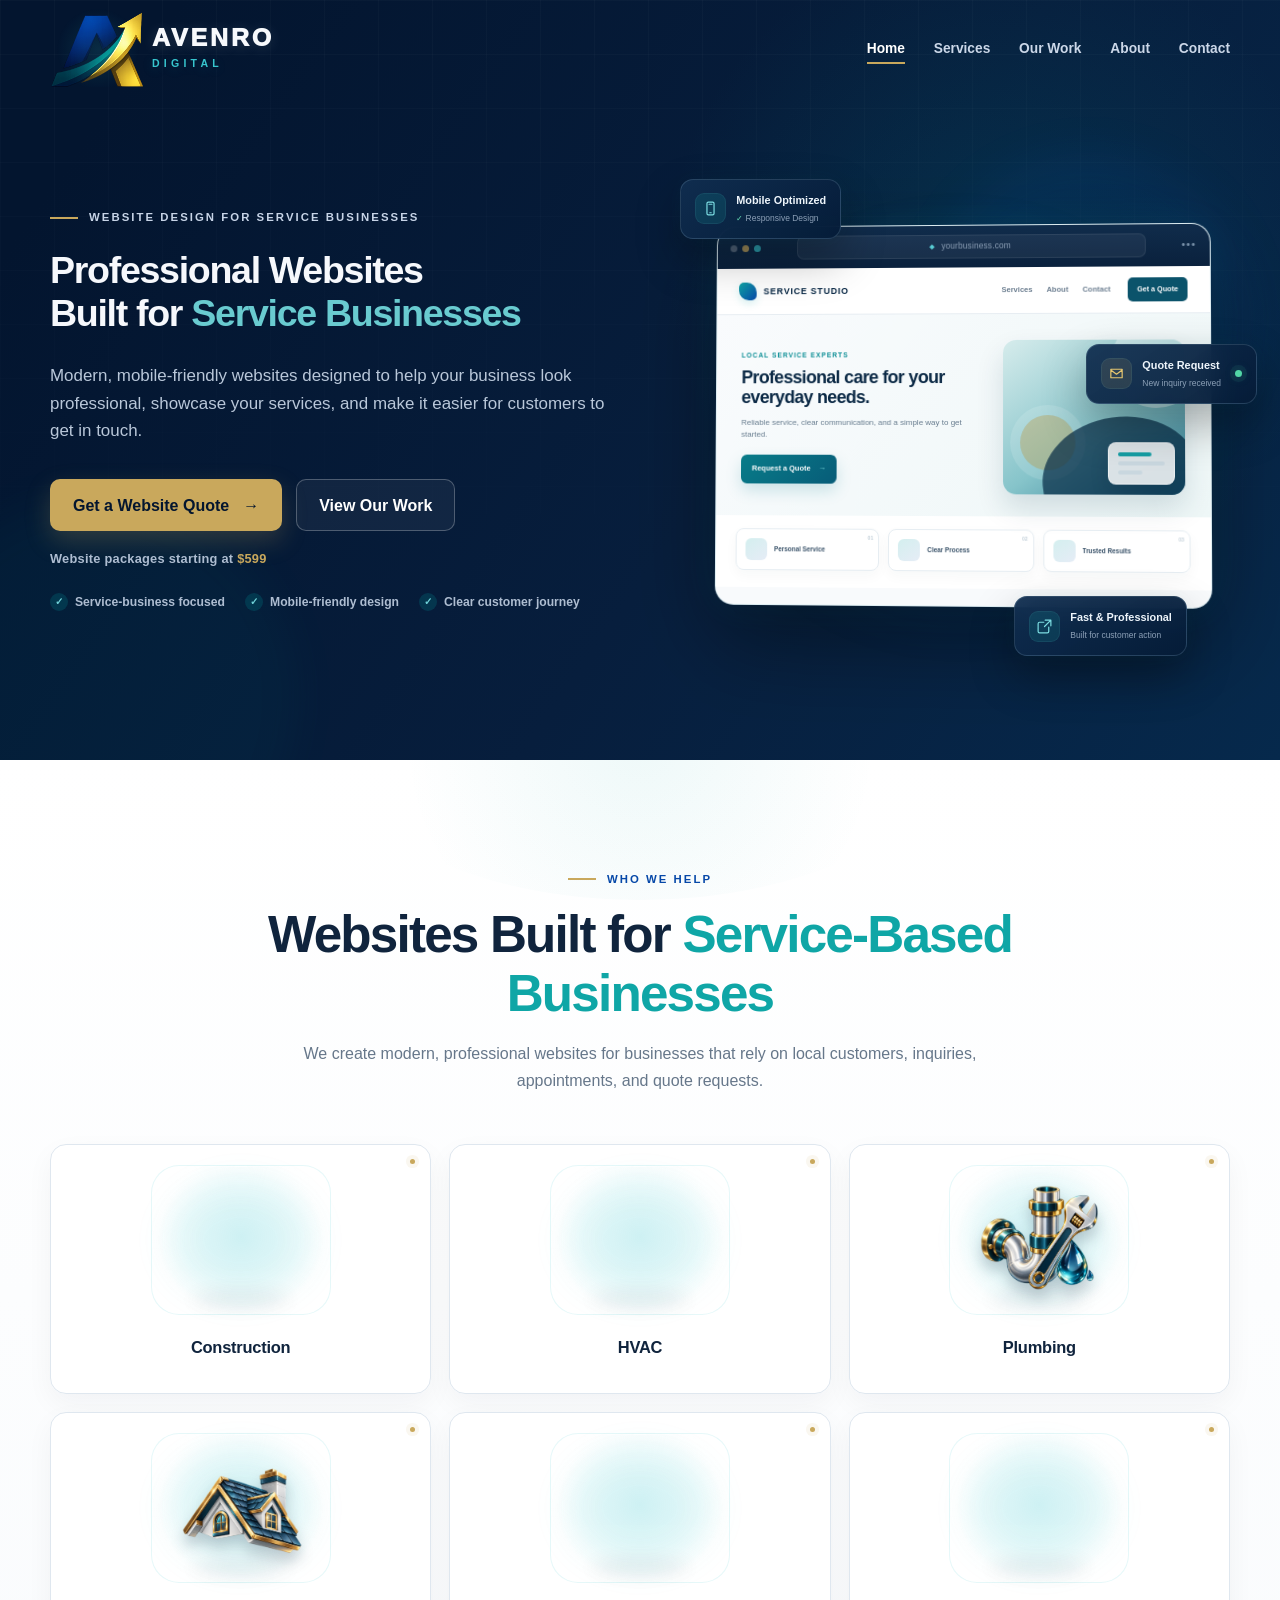
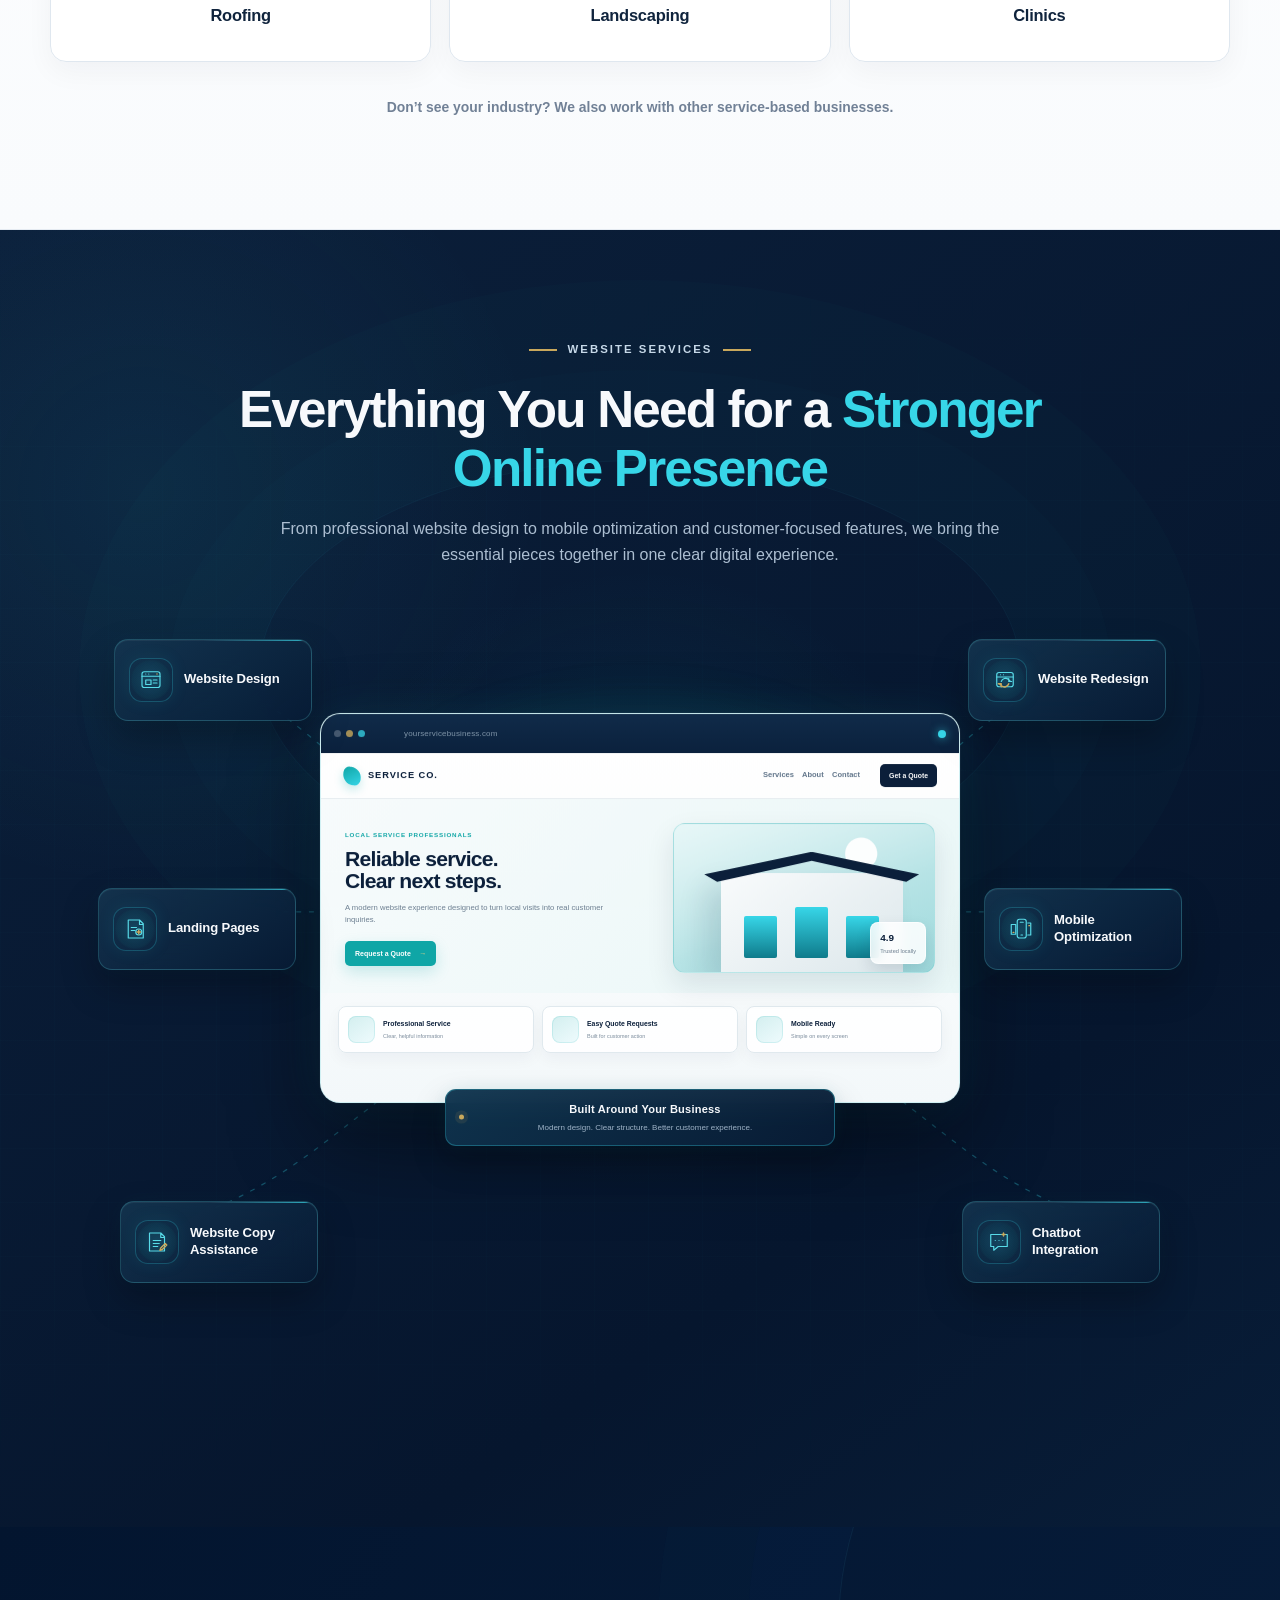
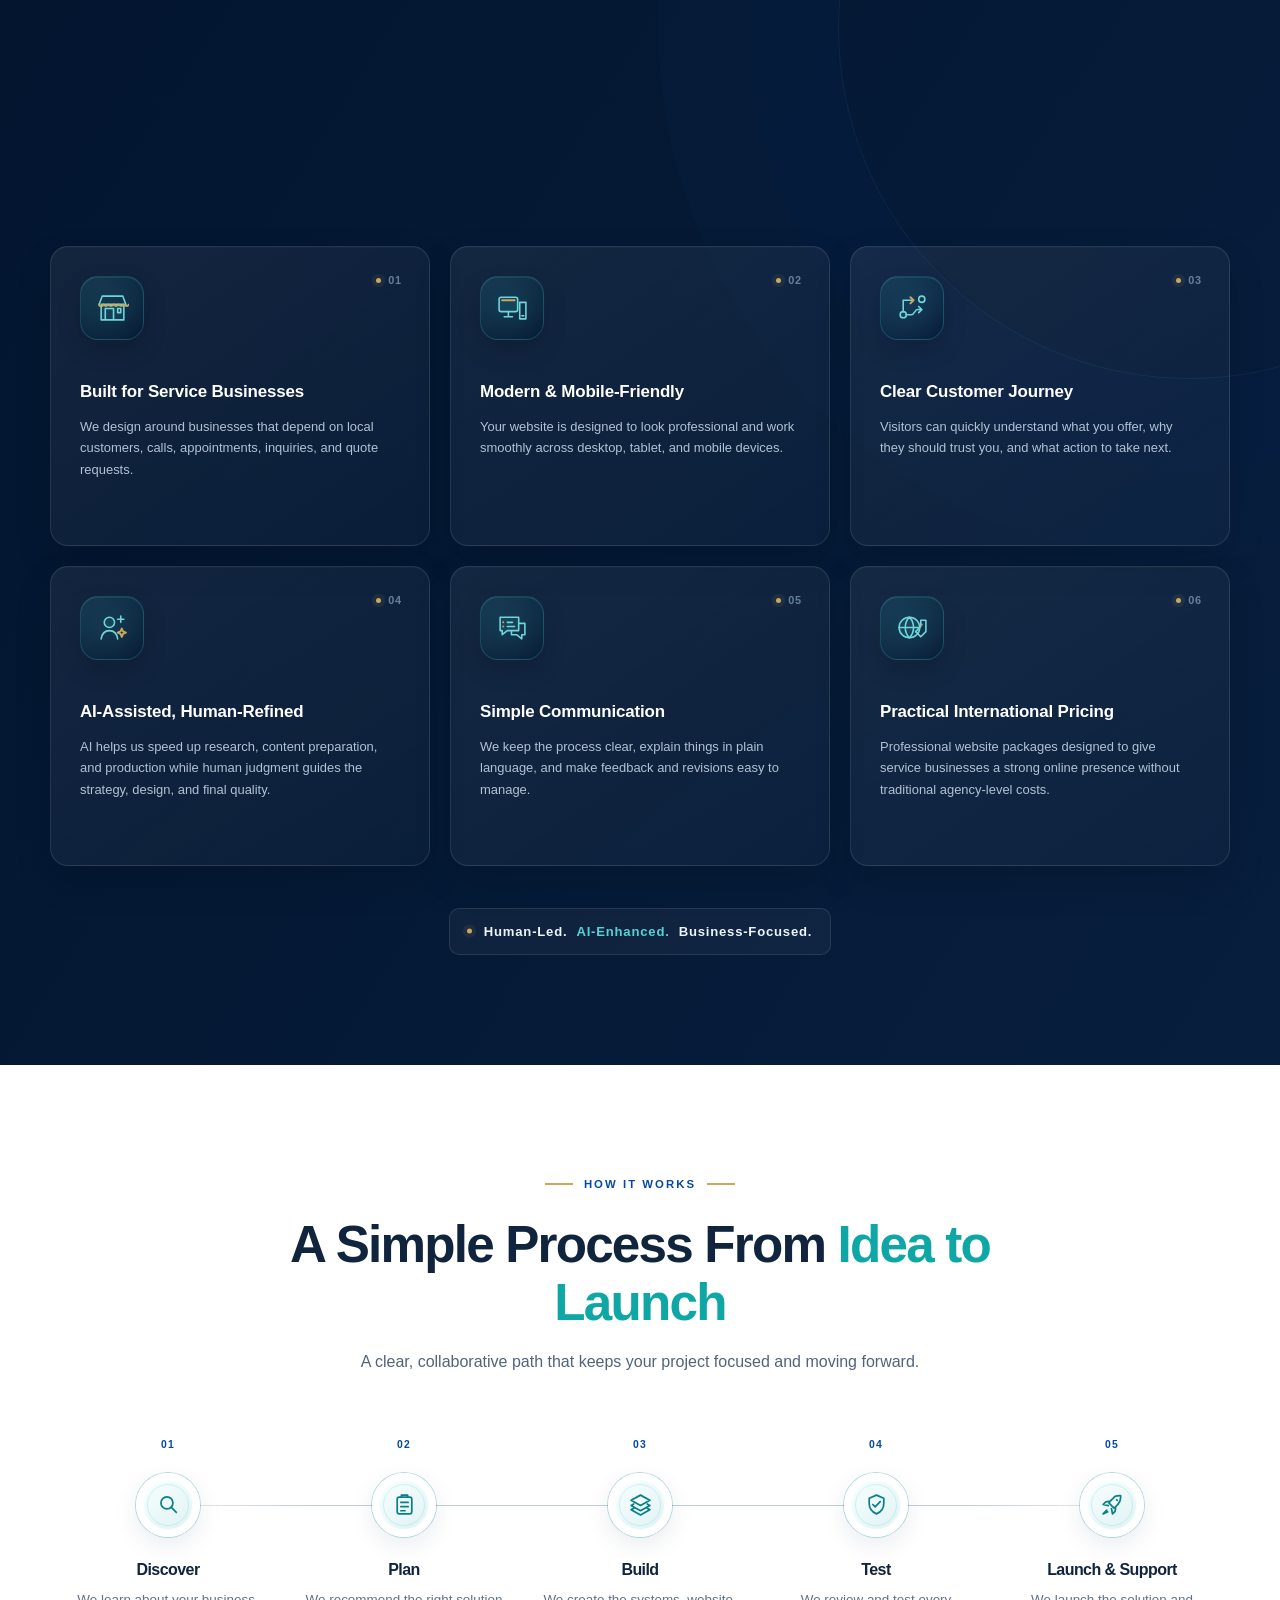
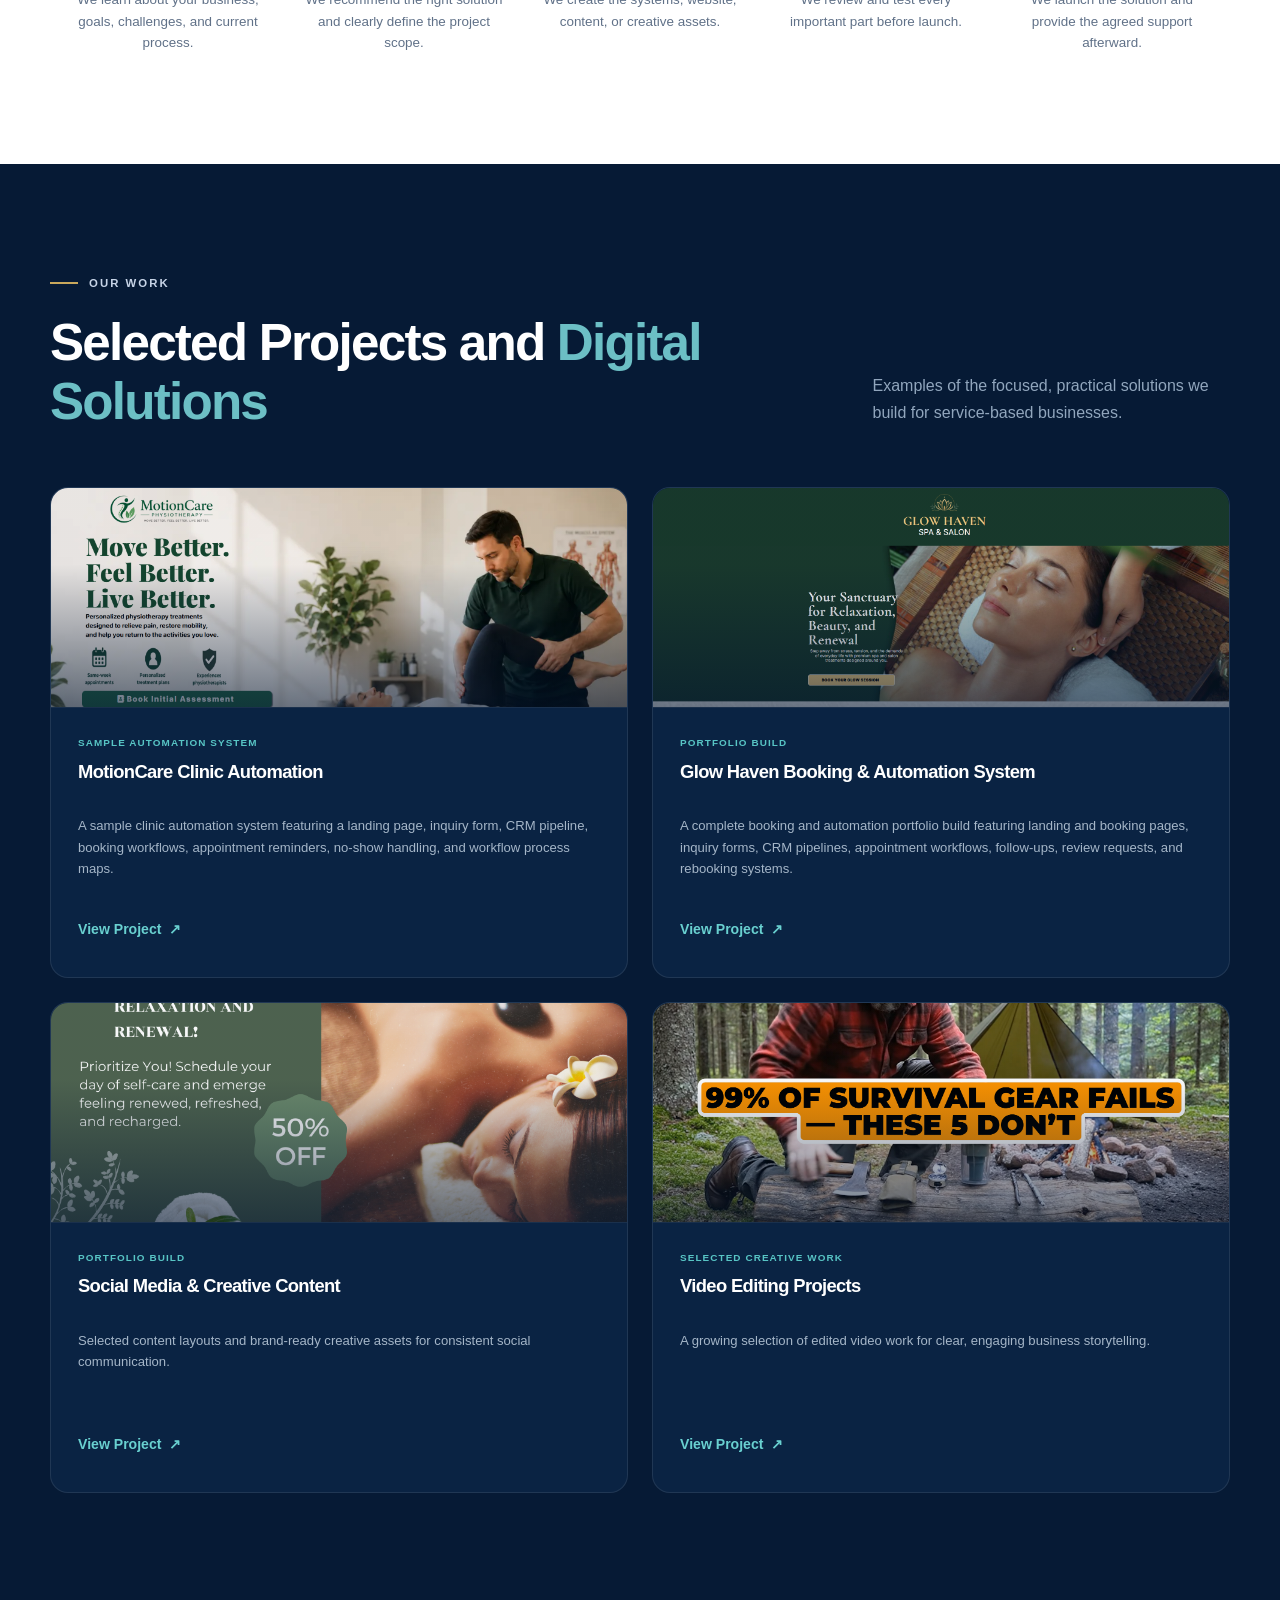
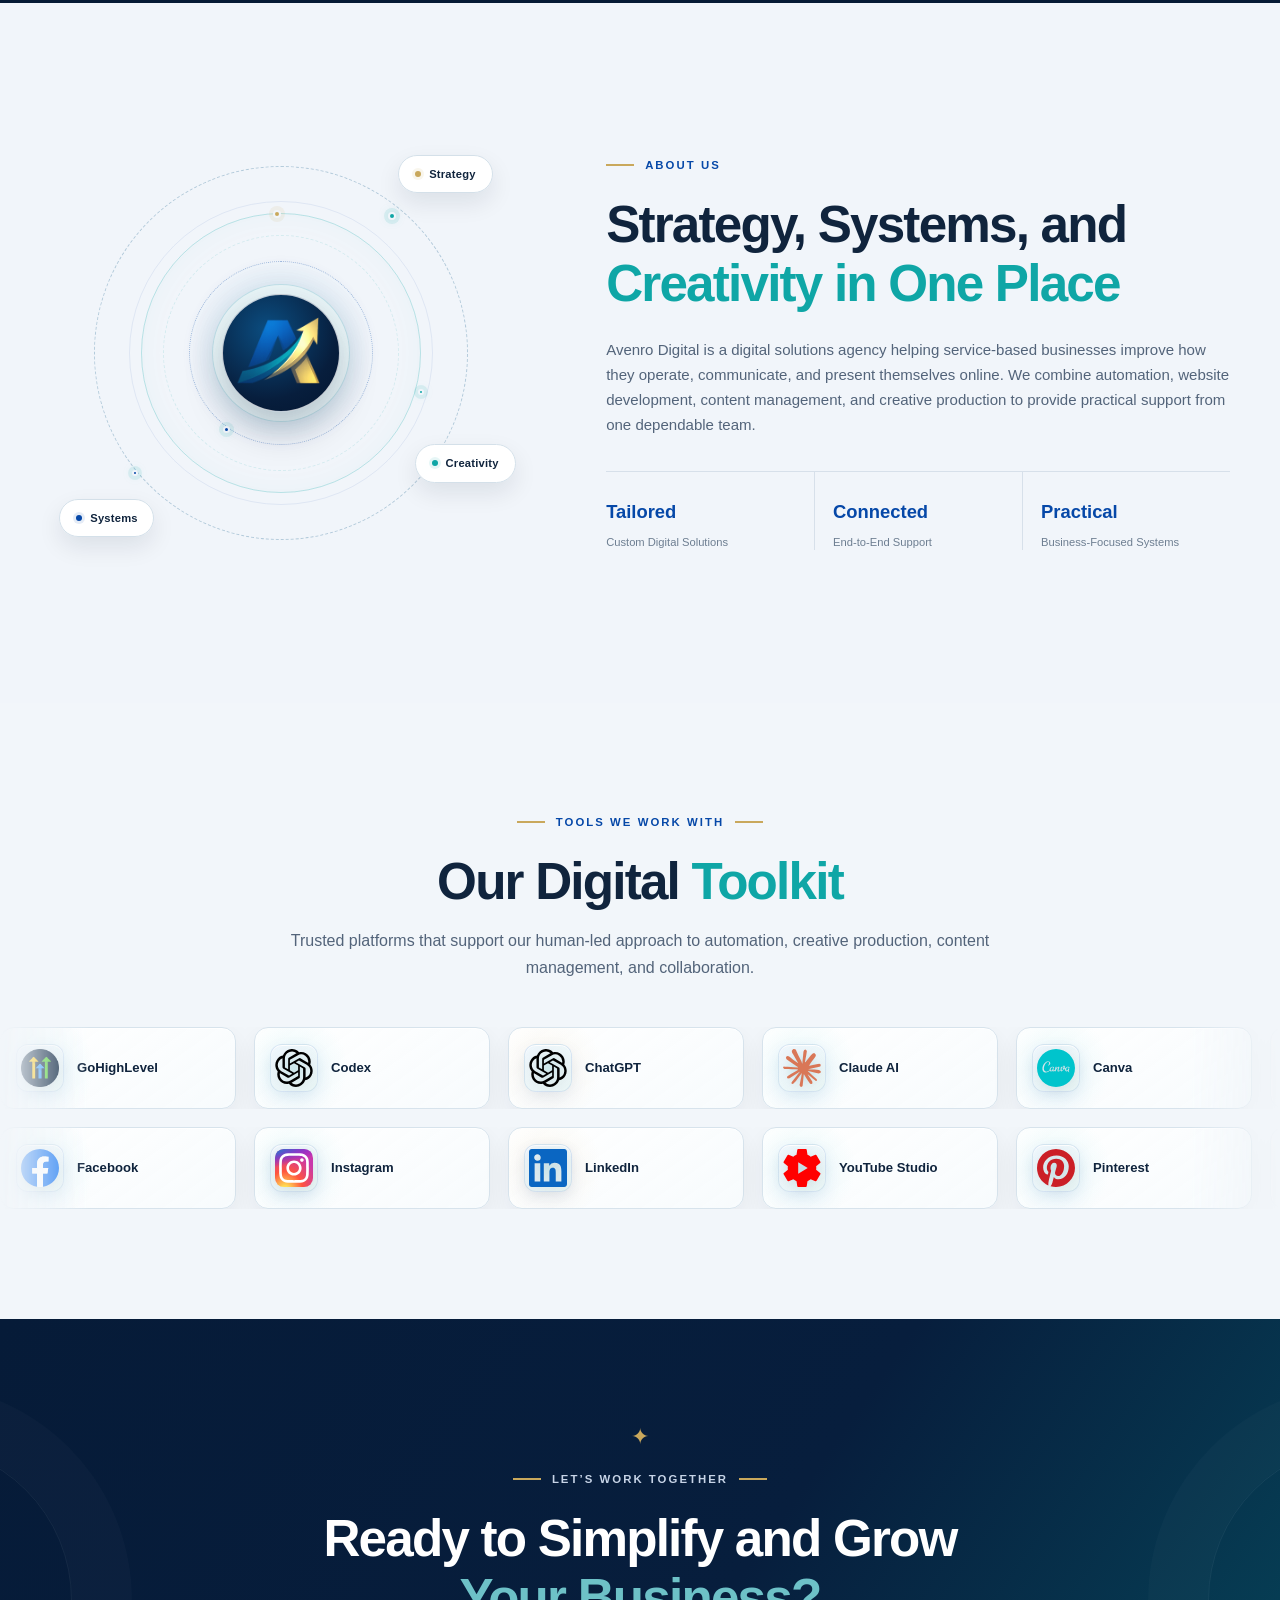
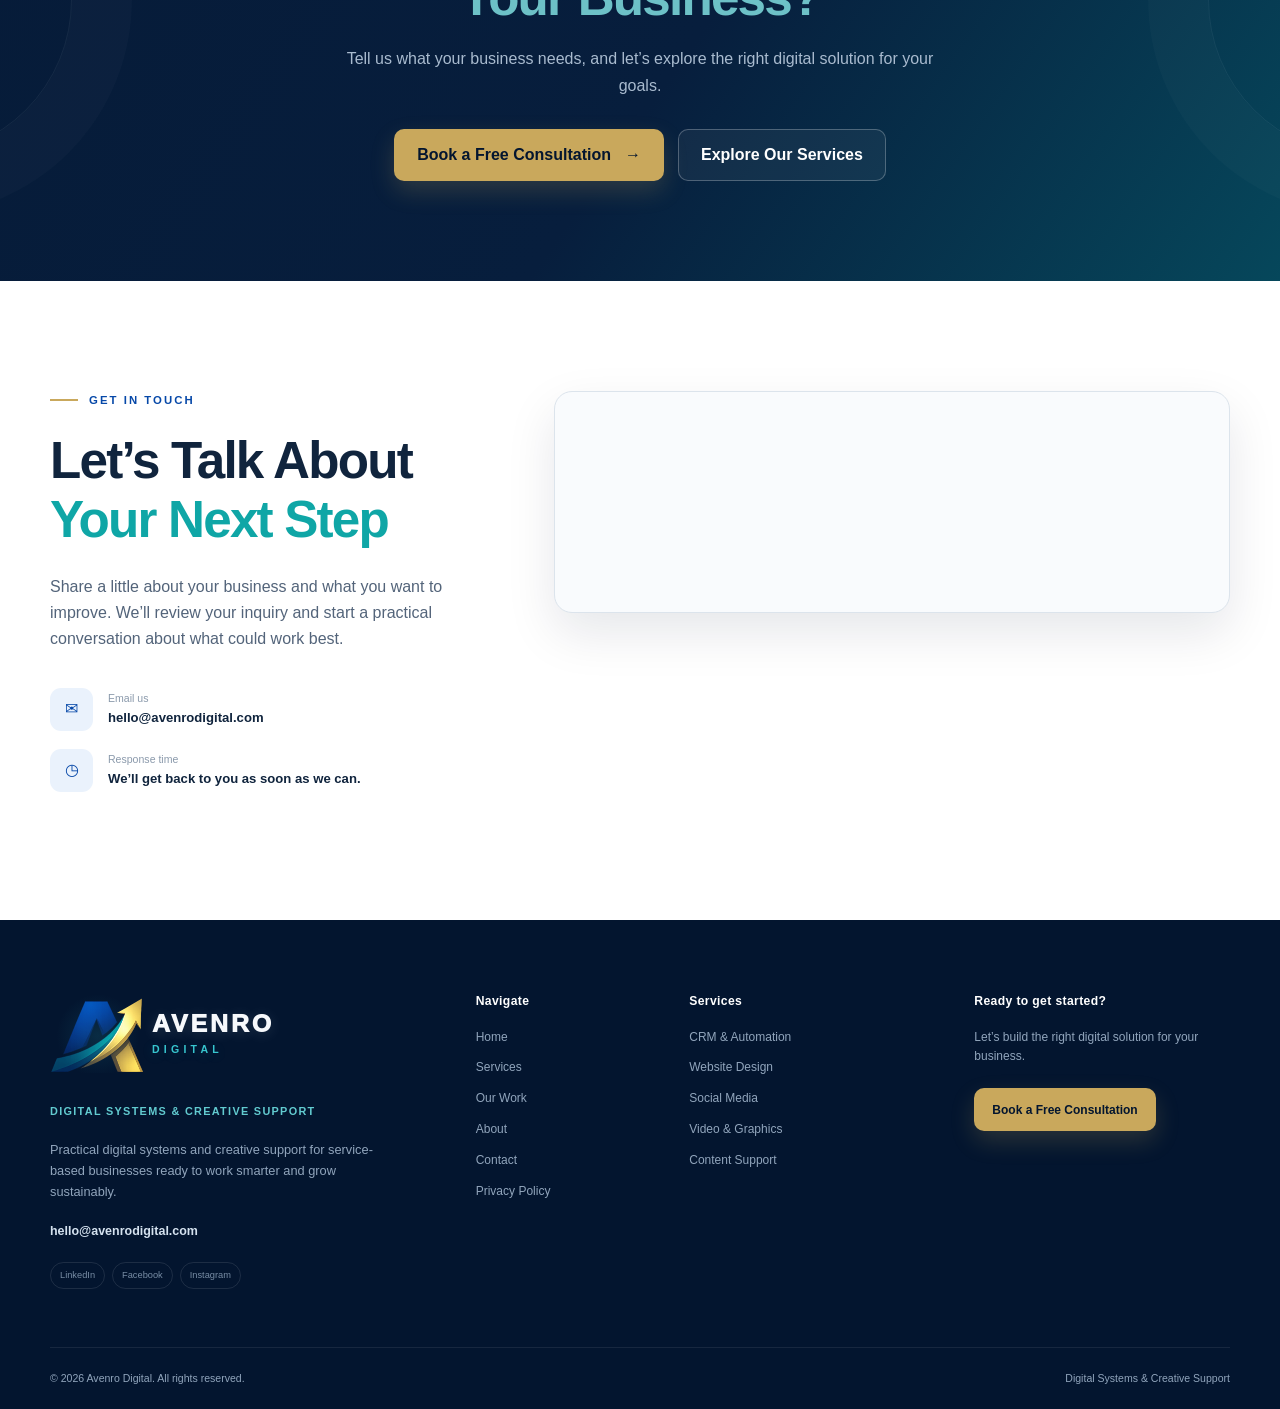
==== commit 86a315fe: "Refine website-focused services and process" ====
--- a/index.html
+++ b/index.html
@@ -13,8 +13,8 @@
   <meta property="og:image" content="assets/images/avenro-logo.png">
   <meta property="og:url" content="https://avenrodigital.com/">
   <link rel="icon" type="image/png" href="assets/images/avenro-logo.png">
-  <link rel="stylesheet" href="styles.css?v=20260916-9">
-  <script src="script.js?v=20260916-1" defer></script>
+  <link rel="stylesheet" href="styles.css?v=20260916-11">
+  <script src="script.js?v=20260916-3" defer></script>
 </head>
 <body>
   <a class="skip-link" href="#main-content">Skip to main content</a>
@@ -188,72 +188,127 @@
 
     <section class="section services" id="services">
       <div class="container">
-        <div class="section-heading reveal">
-          <div>
-            <p class="eyebrow dark"><span></span> Website services</p>
-            <h2>Everything You Need for a <em>Stronger Online Presence</em></h2>
-          </div>
-          <p>From complete website builds to focused landing pages and mobile improvements, we create practical website solutions designed around your business and your customers.</p>
-        </div>
-
-        <div class="services-grid">
-          <article class="service-card reveal">
-            <span class="card-number">01</span>
-            <div class="service-icon" aria-hidden="true">
-              <svg viewBox="0 0 32 32"><rect class="service-icon-fill" x="4" y="5" width="24" height="21" rx="3"/><rect x="4" y="5" width="24" height="21" rx="3"/><path d="M4 11h24M9 8h.01M13 8h.01M9 16h7v6H9zM19 16h5M19 20h5"/><path class="service-icon-accent" d="M24 8h.01"/></svg>
-            </div>
-            <h3>Website Design</h3>
-            <p>Professional, modern websites designed specifically for service-based businesses.</p>
-          </article>
-
-          <article class="service-card reveal delay-one">
-            <span class="card-number">02</span>
-            <div class="service-icon" aria-hidden="true">
-              <svg viewBox="0 0 32 32"><rect class="service-icon-fill" x="5" y="6" width="22" height="19" rx="3"/><rect x="5" y="6" width="22" height="19" rx="3"/><path d="M5 12h22M10 9h.01M14 9h.01M11 18a6 6 0 0 1 9.7-2.7L23 17.5M21 14v4h4"/><path class="service-icon-accent" d="M21 21a6 6 0 0 1-9.7 2.7L9 21.5M11 25v-4H7"/></svg>
-            </div>
-            <h3>Website Redesign</h3>
-            <p>Refresh an outdated or underperforming website with a cleaner, more modern design and better customer experience.</p>
-          </article>
-
-          <article class="service-card reveal delay-two">
-            <span class="card-number">03</span>
-            <div class="service-icon" aria-hidden="true">
-              <svg viewBox="0 0 32 32"><path class="service-icon-fill" d="M7 4h15l5 5v19H7z"/><path d="M7 4h15l5 5v19H7zM22 4v6h5M11 14h7M11 18h5"/><circle cx="21" cy="20" r="4"/><path class="service-icon-accent" d="M21 17.5v5M18.5 20h5"/></svg>
-            </div>
-            <h3>Landing Pages</h3>
-            <p>Focused pages built around a specific service, offer, campaign, or customer action.</p>
-          </article>
-
-          <article class="service-card reveal">
-            <span class="card-number">04</span>
-            <div class="service-icon" aria-hidden="true">
-              <svg viewBox="0 0 32 32"><rect class="service-icon-fill" x="11" y="3" width="12" height="25" rx="3"/><rect x="11" y="3" width="12" height="25" rx="3"/><path d="M15 7h4M16 24h2M3 10h6v13H3zM25 8h4v16h-4"/><path class="service-icon-accent" d="M5.5 20.5h1M26.5 11.5h1"/></svg>
-            </div>
-            <h3>Mobile Optimization</h3>
-            <p>Make your website easy to navigate, read, and use across phones, tablets, and desktops.</p>
-          </article>
-
-          <article class="service-card reveal delay-one">
-            <span class="card-number">05</span>
-            <div class="service-icon" aria-hidden="true">
-              <svg viewBox="0 0 32 32"><path class="service-icon-fill" d="M6 4h15l5 5v19H6z"/><path d="M6 4h15l5 5v19H6zM21 4v6h5M11 14h10M11 18h8M11 22h6"/><path class="service-icon-accent" d="m21 24 6-6 2 2-6 6-3 1z"/></svg>
-            </div>
-            <h3>Website Copy Assistance</h3>
-            <p>AI-assisted website copy organized around your services, then reviewed and refined with human judgment.</p>
-          </article>
-
-          <article class="service-card reveal delay-two">
-            <span class="card-number">06</span>
-            <div class="service-icon" aria-hidden="true">
-              <svg viewBox="0 0 32 32"><path class="service-icon-fill" d="M5 6h22v16H15l-6 5v-5H5z"/><path d="M5 6h22v16H15l-6 5v-5H5zM11 14h.01M16 14h.01M21 14h.01"/><path class="service-icon-accent" d="M22 4v4M20 6h4"/></svg>
-            </div>
-            <h3>Chatbot Integration</h3>
-            <p>Add a basic chatbot option to help answer common customer questions and guide visitors toward the right next step.</p>
+        <div class="services-heading reveal">
+          <p class="eyebrow centered"><span></span> Website services <span></span></p>
+          <h2>Everything You Need for a <em>Stronger Online Presence</em></h2>
+          <p>From professional website design to mobile optimization and customer-focused features, we bring the essential pieces together in one clear digital experience.</p>
+        </div>
+
+        <div class="services-showcase reveal" data-services-showcase>
+          <div class="services-showcase-glow" aria-hidden="true"></div>
+          <svg class="services-connection-map" viewBox="0 0 1200 760" preserveAspectRatio="none" aria-hidden="true">
+            <path d="M163 78 C226 98 264 145 322 188"/>
+            <path d="M1037 78 C974 98 936 145 878 188"/>
+            <path d="M147 326 C205 326 238 326 292 326"/>
+            <path d="M1053 326 C995 326 962 326 908 326"/>
+            <path d="M169 638 C252 602 300 548 362 505"/>
+            <path d="M1031 638 C948 602 900 548 838 505"/>
+          </svg>
+
+          <div class="service-browser-shell" data-service-depth="0.34">
+            <div class="service-browser-motion">
+              <div class="service-browser" aria-label="Example service-business website preview">
+                <div class="service-browser-bar" aria-hidden="true">
+                  <div class="service-browser-dots"><i></i><i></i><i></i></div>
+                  <span>yourservicebusiness.com</span>
+                  <i class="service-browser-status"></i>
+                </div>
+                <div class="service-site-preview">
+                  <div class="service-site-nav">
+                    <span class="service-site-brand"><i></i> SERVICE CO.</span>
+                    <span class="service-site-links">Services&nbsp;&nbsp;&nbsp; About&nbsp;&nbsp;&nbsp; Contact</span>
+                    <span class="service-site-nav-cta">Get a Quote</span>
+                  </div>
+                  <div class="service-site-hero">
+                    <div class="service-site-copy">
+                      <span>LOCAL SERVICE PROFESSIONALS</span>
+                      <strong>Reliable service.<br>Clear next steps.</strong>
+                      <p>A modern website experience designed to turn local visits into real customer inquiries.</p>
+                      <i>Request a Quote <b>→</b></i>
+                    </div>
+                    <div class="service-site-image" aria-hidden="true">
+                      <div class="service-image-sky"></div>
+                      <div class="service-image-building"><i></i><i></i><i></i></div>
+                      <div class="service-image-badge"><b>4.9</b><span>Trusted locally</span></div>
+                    </div>
+                  </div>
+                  <div class="service-site-cards" aria-hidden="true">
+                    <div><i></i><span><b>Professional Service</b><small>Clear, helpful information</small></span></div>
+                    <div><i></i><span><b>Easy Quote Requests</b><small>Built for customer action</small></span></div>
+                    <div><i></i><span><b>Mobile Ready</b><small>Simple on every screen</small></span></div>
+                  </div>
+                </div>
+              </div>
+              <div class="service-browser-note">
+                <span>Built Around Your Business</span>
+                <small>Modern design. Clear structure. Better customer experience.</small>
+              </div>
+            </div>
+          </div>
+
+          <article class="service-float service-float-design" data-service-depth="0.78">
+            <div class="service-float-motion"><div class="service-float-card">
+              <div class="service-float-icon" aria-hidden="true">
+                <svg viewBox="0 0 32 32"><rect x="4" y="5" width="24" height="21" rx="3"/><path d="M4 11h24M9 8h.01M13 8h.01M9 16h7v6H9zM19 16h5M19 20h5"/><path class="service-float-accent" d="M24 8h.01"/></svg>
+              </div>
+              <h3>Website Design</h3>
+            </div>
+            </div>
+          </article>
+
+          <article class="service-float service-float-redesign" data-service-depth="0.82">
+            <div class="service-float-motion"><div class="service-float-card">
+              <div class="service-float-icon" aria-hidden="true">
+                <svg viewBox="0 0 32 32"><rect x="5" y="6" width="22" height="19" rx="3"/><path d="M5 12h22M10 9h.01M14 9h.01M11 18a6 6 0 0 1 9.7-2.7L23 17.5M21 14v4h4"/><path class="service-float-accent" d="M21 21a6 6 0 0 1-9.7 2.7L9 21.5M11 25v-4H7"/></svg>
+              </div>
+              <h3>Website Redesign</h3>
+            </div>
+            </div>
+          </article>
+
+          <article class="service-float service-float-landing" data-service-depth="0.68">
+            <div class="service-float-motion"><div class="service-float-card">
+              <div class="service-float-icon" aria-hidden="true">
+                <svg viewBox="0 0 32 32"><path d="M7 4h15l5 5v19H7zM22 4v6h5M11 14h7M11 18h5"/><circle cx="21" cy="20" r="4"/><path class="service-float-accent" d="M21 17.5v5M18.5 20h5"/></svg>
+              </div>
+              <h3>Landing Pages</h3>
+            </div>
+            </div>
+          </article>
+
+          <article class="service-float service-float-mobile" data-service-depth="0.72">
+            <div class="service-float-motion"><div class="service-float-card">
+              <div class="service-float-icon" aria-hidden="true">
+                <svg viewBox="0 0 32 32"><rect x="11" y="3" width="12" height="25" rx="3"/><path d="M15 7h4M16 24h2M3 10h6v13H3zM25 8h4v16h-4"/><path class="service-float-accent" d="M5.5 20.5h1M26.5 11.5h1"/></svg>
+              </div>
+              <h3>Mobile Optimization</h3>
+            </div>
+            </div>
+          </article>
+
+          <article class="service-float service-float-copy" data-service-depth="0.88">
+            <div class="service-float-motion"><div class="service-float-card">
+              <div class="service-float-icon" aria-hidden="true">
+                <svg viewBox="0 0 32 32"><path d="M6 4h15l5 5v19H6zM21 4v6h5M11 14h10M11 18h8M11 22h6"/><path class="service-float-accent" d="m21 24 6-6 2 2-6 6-3 1z"/></svg>
+              </div>
+              <h3>Website Copy Assistance</h3>
+            </div>
+            </div>
+          </article>
+
+          <article class="service-float service-float-chatbot" data-service-depth="0.76">
+            <div class="service-float-motion"><div class="service-float-card">
+              <div class="service-float-icon" aria-hidden="true">
+                <svg viewBox="0 0 32 32"><path d="M5 6h22v16H15l-6 5v-5H5zM11 14h.01M16 14h.01M21 14h.01"/><path class="service-float-accent" d="M22 4v4M20 6h4"/></svg>
+              </div>
+              <h3>Chatbot Integration</h3>
+            </div>
+            </div>
           </article>
         </div>
 
         <div class="services-action reveal">
-          <a class="button button-primary" href="#contact">Get a Website Quote <span aria-hidden="true">→</span></a>
+          <a class="button services-quote-button" href="#contact">Get a Website Quote <span aria-hidden="true">→</span></a>
           <p>Not sure what your website needs? Tell us about your business and we’ll help you choose the right starting point.</p>
         </div>
       </div>
--- a/styles.css
+++ b/styles.css
@@ -159,35 +159,40 @@
 .audience-card:hover .audience-icon img { filter: drop-shadow(0 12px 9px rgba(3,21,47,.25)); transform: translateY(-2px) scale(1.01); }
 .audience-card .audience-name { display: flex; width: 100%; height: 34px; align-items: center; justify-content: center; margin: 0; color: var(--ink); font-size: 1.03rem; font-weight: 750; letter-spacing: -.015em; line-height: 1.2; }
 .audience-note { margin: 34px 0 0; color: #718196; font-size: .87rem; font-weight: 650; text-align: center; }
-.services { position: relative; overflow: hidden; background: var(--soft-white); }
-.services::before { position: absolute; top: -210px; right: -120px; width: 520px; height: 520px; border-radius: 50%; background: radial-gradient(circle, rgba(15,166,166,.065), transparent 68%); content: ""; pointer-events: none; }
-.services > .container { position: relative; }
+.services { position: relative; overflow: hidden; color: #aebed0; background: radial-gradient(circle at 50% 50%, rgba(15,166,166,.105), transparent 34%), radial-gradient(circle at 11% 20%, rgba(55,214,232,.07), transparent 26%), linear-gradient(145deg, #0b1f3a, #06162e 72%, #081d38); }
+.services::before { position: absolute; inset: 0; background-image: linear-gradient(rgba(55,214,232,.025) 1px, transparent 1px), linear-gradient(90deg, rgba(55,214,232,.025) 1px, transparent 1px); background-size: 54px 54px; content: ""; opacity: .58; pointer-events: none; mask-image: linear-gradient(to bottom, transparent, #000 22%, #000 78%, transparent); }
+.services::after { position: absolute; top: 34%; left: 50%; width: 760px; height: 420px; border: 1px solid rgba(55,214,232,.06); border-radius: 50%; content: ""; box-shadow: 0 0 0 90px rgba(15,166,166,.018), 0 0 0 180px rgba(55,214,232,.012); pointer-events: none; transform: translate(-50%,-50%); }
+.services > .container { position: relative; z-index: 1; }
 .section-heading { display: grid; grid-template-columns: 1.35fr .65fr; gap: 80px; align-items: end; margin-bottom: 55px; }
 .section-heading h2 { max-width: 680px; margin-bottom: 0; }.section-heading > p { max-width: 500px; margin: 0 0 6px; }
-.services-grid { display: grid; grid-template-columns: repeat(3, minmax(0,1fr)); gap: 20px; align-items: stretch; }
-.service-card { position: relative; display: grid; min-height: 330px; height: 100%; grid-template-rows: 62px 54px 1fr; align-content: start; row-gap: 16px; overflow: hidden; padding: 32px; border: 1px solid #dce4ee; border-radius: var(--radius); background: linear-gradient(145deg, #fff, #fbfdff); box-shadow: 0 14px 38px rgba(3,21,47,.045); transition: transform var(--transition), box-shadow var(--transition), border-color var(--transition); }
-.service-card::before { position: absolute; top: 0; right: 0; left: 0; height: 2px; background: linear-gradient(90deg, transparent, rgba(15,166,166,.78), transparent); content: ""; opacity: 0; transform: scaleX(.35); transition: opacity var(--transition), transform var(--transition); }
-.service-card:hover { border-color: rgba(15,166,166,.44); box-shadow: 0 20px 44px rgba(3,21,47,.1), 0 0 24px rgba(55,198,207,.055); transform: translateY(-6px); }
-.service-card:hover::before { opacity: 1; transform: scaleX(1); }
-.card-number { position: absolute; top: 25px; right: 28px; display: flex; align-items: center; gap: 7px; color: #bccad8; font-size: .69rem; font-weight: 850; letter-spacing: .08em; }.card-number::before { width: 5px; height: 5px; border-radius: 50%; background: var(--gold); box-shadow: 0 0 0 4px rgba(201,168,92,.08); content: ""; }
-.service-icon { position: relative; display: grid; width: 62px; height: 62px; place-items: center; border: 1px solid rgba(15,166,166,.17); border-radius: 18px; color: #087f89; background: linear-gradient(145deg, rgba(255,255,255,.98), rgba(222,244,245,.92)); box-shadow: inset 0 1px 0 rgba(255,255,255,.95), 0 9px 22px rgba(8,127,137,.1); transition: border-color var(--transition), box-shadow var(--transition), transform var(--transition); }
-.service-icon::before { position: absolute; inset: -8px; border-radius: 22px; background: radial-gradient(circle, rgba(55,198,207,.2), transparent 70%); content: ""; opacity: .52; filter: blur(6px); transition: opacity var(--transition), transform var(--transition); }
-.service-icon svg { position: relative; z-index: 1; width: 32px; height: 32px; fill: none; stroke: currentColor; stroke-linecap: round; stroke-linejoin: round; stroke-width: 1.55; }
-.service-icon .service-icon-fill { fill: rgba(15,166,166,.1); stroke: none; }.service-icon .service-icon-accent { stroke: var(--gold); stroke-width: 1.9; }
-.service-card:hover .service-icon { border-color: rgba(15,166,166,.34); box-shadow: inset 0 1px 0 rgba(255,255,255,.98), 0 13px 27px rgba(8,127,137,.15), 0 0 18px rgba(55,198,207,.1); transform: translateY(-3px); }
-.service-card:hover .service-icon::before { opacity: .86; transform: scale(1.06); }
-.service-card h3 { display: flex; min-width: 0; max-width: 280px; min-height: 54px; align-items: flex-end; margin: 0; color: var(--ink); font-size: 1.15rem; line-height: 1.25; }
-.service-card p { min-width: 0; margin: 0; color: #687991; font-size: .87rem; line-height: 1.7; }
-.services-action { display: flex; max-width: 690px; flex-direction: column; align-items: center; margin: 46px auto 0; text-align: center; }
-.services-action .button { min-width: 220px; }
-.services-action p { margin: 15px 0 0; color: #718196; font-size: .85rem; line-height: 1.6; }
+.services-heading { width: min(100%,850px); margin: 0 auto 34px; text-align: center; }.services-heading h2 { margin-bottom: 17px; color: #f7f9fc; }.services-heading h2 em { color: #37d6e8; }.services-heading > p:last-child { width: min(100%,720px); margin: 0 auto; color: #acbed1; }.services-heading .eyebrow { color: #c7d9e9; }
+.services-showcase { position: relative; min-height: 720px; isolation: isolate; perspective: 1200px; }
+.services-showcase-glow { position: absolute; z-index: -1; top: 42%; left: 50%; width: 720px; height: 430px; border-radius: 50%; background: radial-gradient(circle, rgba(55,214,232,.14), rgba(15,166,166,.055) 43%, transparent 72%); filter: blur(18px); pointer-events: none; transform: translate(-50%,-50%); animation: services-glow-pulse 8s ease-in-out infinite; }
+.services-connection-map { position: absolute; z-index: 0; inset: 0; width: 100%; height: 100%; overflow: visible; pointer-events: none; }.services-connection-map path { fill: none; stroke: rgba(55,214,232,.3); stroke-dasharray: 4 9; stroke-linecap: round; stroke-width: 1.3; filter: drop-shadow(0 0 3px rgba(55,214,232,.18)); animation: services-line-flow 18s linear infinite; }
+.service-browser-shell { position: absolute; z-index: 2; top: 110px; left: 50%; width: min(640px,56%); transition: translate .5s ease-out; transform: translateX(-50%); }.service-browser-motion { position: relative; animation: services-browser-float 9s ease-in-out infinite; }
+.service-browser { height: 390px; overflow: hidden; border: 1px solid rgba(128,225,232,.3); border-radius: 20px; background: #f2f6f8; box-shadow: 0 38px 90px rgba(0,0,0,.45), 0 0 0 1px rgba(255,255,255,.04), 0 0 46px rgba(55,214,232,.105); transform: rotateX(1deg); transform-origin: center; }
+.service-browser-bar { display: grid; height: 39px; grid-template-columns: 62px 1fr 28px; align-items: center; gap: 8px; padding: 0 13px; color: #8196aa; background: linear-gradient(180deg, #102b49, #0b213d); font-size: .5rem; letter-spacing: .02em; }.service-browser-dots { display: flex; gap: 5px; }.service-browser-dots i { width: 7px; height: 7px; border-radius: 50%; background: rgba(247,249,252,.24); }.service-browser-dots i:nth-child(2) { background: rgba(201,168,92,.8); }.service-browser-dots i:nth-child(3) { background: rgba(55,214,232,.75); }.service-browser-bar > span { overflow: hidden; text-overflow: ellipsis; white-space: nowrap; }.service-browser-status { justify-self: end; width: 8px; height: 8px; border-radius: 50%; background: #37d6e8; box-shadow: 0 0 10px rgba(55,214,232,.72); }
+.service-site-preview { height: calc(100% - 39px); color: #52667a; background: linear-gradient(180deg, #fff, #f3f8fa); }.service-site-nav { display: grid; height: 46px; grid-template-columns: 1fr auto auto; align-items: center; gap: 20px; padding: 0 22px; border-bottom: 1px solid #e7edf1; }.service-site-brand { display: flex; align-items: center; gap: 7px; color: #0b1f3a; font-size: .58rem; font-weight: 900; letter-spacing: .1em; }.service-site-brand i { width: 18px; height: 18px; border-radius: 6px 11px 6px 11px; background: linear-gradient(145deg, #0fa6a6, #37d6e8); box-shadow: 0 4px 10px rgba(15,166,166,.24); transform: rotate(8deg); }.service-site-links { color: #61758a; font-size: .47rem; font-weight: 700; }.service-site-nav-cta { padding: 6px 9px; border-radius: 5px; color: #fff; background: #0b1f3a; font-size: .43rem; font-weight: 800; }
+.service-site-hero { display: grid; min-height: 194px; grid-template-columns: 1.08fr .92fr; gap: 20px; padding: 24px 24px 20px; background: linear-gradient(135deg, #f7fbfc, #e9f7f7); }.service-site-copy { align-self: center; }.service-site-copy > span { display: block; margin-bottom: 8px; color: #0fa6a6; font-size: .39rem; font-weight: 900; letter-spacing: .13em; }.service-site-copy strong { display: block; color: #0b1f3a; font-family: 'Montserrat',sans-serif; font-size: 1.32rem; line-height: 1.07; letter-spacing: -.035em; }.service-site-copy p { max-width: 260px; margin: 9px 0 12px; color: #6c7e90; font-size: .48rem; line-height: 1.55; }.service-site-copy > i { display: inline-flex; align-items: center; gap: 8px; padding: 7px 10px; border-radius: 5px; color: #fff; background: #0fa6a6; box-shadow: 0 6px 15px rgba(15,166,166,.2); font-size: .44rem; font-style: normal; font-weight: 850; }.service-site-copy > i b { color: #f2d486; }
+.service-site-image { position: relative; overflow: hidden; min-height: 148px; border: 1px solid rgba(15,166,166,.13); border-radius: 12px; background: linear-gradient(160deg, #d9f2f3, #9ed9dc); box-shadow: 0 12px 28px rgba(11,31,58,.1); }.service-image-sky { position: absolute; inset: 0; background: radial-gradient(circle at 72% 20%, rgba(255,255,255,.95) 0 7%, transparent 7.5%), linear-gradient(160deg, rgba(255,255,255,.38), transparent 58%); }.service-image-building { position: absolute; right: 12%; bottom: 0; width: 70%; height: 67%; border-radius: 8px 8px 0 0; background: linear-gradient(145deg, #f9fbfc, #dce7eb); box-shadow: -16px 12px 28px rgba(11,31,58,.12); }.service-image-building::before { position: absolute; top: -21px; left: -9%; width: 118%; height: 30px; background: #0b1f3a; clip-path: polygon(50% 0,100% 75%,94% 100%,50% 30%,6% 100%,0 75%); content: ""; }.service-image-building i { position: absolute; bottom: 14%; width: 18%; height: 42%; border-radius: 2px; background: linear-gradient(180deg, #37d6e8, #0f7b8b); }.service-image-building i:nth-child(1) { left: 13%; }.service-image-building i:nth-child(2) { left: 41%; height: 52%; }.service-image-building i:nth-child(3) { right: 13%; }.service-image-badge { position: absolute; right: 8px; bottom: 8px; display: grid; padding: 7px 9px; border: 1px solid rgba(255,255,255,.68); border-radius: 8px; background: rgba(255,255,255,.86); box-shadow: 0 7px 16px rgba(11,31,58,.12); backdrop-filter: blur(6px); }.service-image-badge b { color: #0b1f3a; font-size: .62rem; }.service-image-badge span { color: #6a7c8d; font-size: .35rem; }
+.service-site-cards { display: grid; grid-template-columns: repeat(3,1fr); gap: 8px; padding: 13px 17px; }.service-site-cards > div { display: grid; min-width: 0; grid-template-columns: 27px 1fr; align-items: center; gap: 8px; padding: 9px; border: 1px solid #e0e9ee; border-radius: 8px; background: rgba(255,255,255,.92); box-shadow: 0 6px 15px rgba(11,31,58,.045); }.service-site-cards i { width: 27px; height: 27px; border-radius: 8px; background: linear-gradient(145deg, rgba(15,166,166,.18), rgba(55,214,232,.08)); box-shadow: inset 0 0 0 1px rgba(15,166,166,.13); }.service-site-cards span { min-width: 0; }.service-site-cards b, .service-site-cards small { display: block; overflow: hidden; text-overflow: ellipsis; white-space: nowrap; }.service-site-cards b { color: #0b1f3a; font-size: .43rem; }.service-site-cards small { margin-top: 2px; color: #7c8c9c; font-size: .34rem; }
+.service-browser-note { position: absolute; z-index: 4; bottom: -43px; left: 50%; display: grid; width: min(390px,78%); gap: 3px; padding: 10px 17px 10px 27px; border: 1px solid rgba(55,214,232,.3); border-radius: 11px; background: linear-gradient(135deg, rgba(15,52,78,.96), rgba(8,28,53,.96)); box-shadow: 0 15px 32px rgba(0,0,0,.25), 0 0 20px rgba(55,214,232,.07); text-align: center; transform: translateX(-50%); backdrop-filter: blur(12px); }.service-browser-note::before { position: absolute; top: 50%; left: 13px; width: 5px; height: 5px; border-radius: 50%; background: #c9a85c; box-shadow: 0 0 0 4px rgba(201,168,92,.1); content: ""; transform: translateY(-50%); }.service-browser-note span { color: #f7f9fc; font-size: .69rem; font-weight: 850; letter-spacing: .02em; }.service-browser-note small { color: #9fb4c8; font-size: .5rem; }
+.service-float { position: absolute; z-index: 3; width: 198px; transition: translate .5s ease-out; }.service-float-design { top: 36px; left: 64px; }.service-float-redesign { top: 36px; right: 64px; }.service-float-landing { top: 285px; left: 48px; }.service-float-mobile { top: 285px; right: 48px; }.service-float-copy { bottom: 40px; left: 70px; }.service-float-chatbot { right: 70px; bottom: 40px; }
+.service-float-motion { animation: services-card-float 8.2s ease-in-out infinite; }.service-float-redesign .service-float-motion { animation-duration: 9.1s; animation-delay: -2.2s; }.service-float-landing .service-float-motion { animation-duration: 7.6s; animation-delay: -4.1s; }.service-float-mobile .service-float-motion { animation-duration: 8.8s; animation-delay: -1.3s; }.service-float-copy .service-float-motion { animation-duration: 9.5s; animation-delay: -3.4s; }.service-float-chatbot .service-float-motion { animation-duration: 8.5s; animation-delay: -5.2s; }
+.service-float-card { position: relative; display: grid; min-height: 82px; grid-template-columns: 44px 1fr; align-items: center; gap: 11px; overflow: hidden; padding: 12px 14px; border: 1px solid rgba(95,221,229,.22); border-radius: 14px; background: linear-gradient(145deg, rgba(20,53,80,.88), rgba(7,27,53,.82)); box-shadow: inset 0 1px 0 rgba(255,255,255,.055), 0 17px 36px rgba(0,0,0,.26), 0 0 22px rgba(55,214,232,.045); backdrop-filter: blur(14px); transition: border-color var(--transition), box-shadow var(--transition), transform var(--transition); }.service-float-card::after { position: absolute; top: 0; right: 0; width: 55%; height: 1px; background: linear-gradient(90deg, transparent, rgba(55,214,232,.78)); content: ""; }
+.service-float:hover .service-float-card { border-color: rgba(55,214,232,.5); box-shadow: inset 0 1px 0 rgba(255,255,255,.07), 0 23px 45px rgba(0,0,0,.3), 0 0 28px rgba(55,214,232,.1); transform: translateY(-5px); }.service-float-icon { display: grid; width: 44px; height: 44px; place-items: center; border: 1px solid rgba(55,214,232,.25); border-radius: 13px; color: #58dbe8; background: radial-gradient(circle, rgba(55,214,232,.16), rgba(15,166,166,.07) 62%, transparent 70%); box-shadow: 0 0 18px rgba(55,214,232,.08); }.service-float-icon svg { width: 24px; height: 24px; fill: none; stroke: currentColor; stroke-linecap: round; stroke-linejoin: round; stroke-width: 1.55; }.service-float-icon .service-float-accent { stroke: #c9a85c; stroke-width: 1.9; }.service-float h3 { margin: 0; color: #f7f9fc; font-size: .82rem; line-height: 1.28; letter-spacing: -.01em; }
+.services-action { display: flex; max-width: 690px; flex-direction: column; align-items: center; margin: 6px auto 0; text-align: center; }.services-action .button { min-width: 220px; }.services-quote-button { color: #0b1f3a; background: linear-gradient(135deg, #dcc279, #c9a85c); box-shadow: 0 12px 30px rgba(201,168,92,.19); }.services-quote-button:hover { border-color: #e3ca80; color: #0b1f3a; background: #e1c676; box-shadow: 0 15px 34px rgba(201,168,92,.27); }.services-action p { margin: 15px 0 0; color: #9fb2c6; font-size: .85rem; line-height: 1.6; }
+@keyframes services-browser-float { 0%,100% { transform: translate3d(0,0,0); } 50% { transform: translate3d(0,-7px,0); } }
+@keyframes services-card-float { 0%,100% { transform: translate3d(0,0,0); } 50% { transform: translate3d(0,-8px,0); } }
+@keyframes services-glow-pulse { 0%,100% { opacity: .72; transform: translate(-50%,-50%) scale(.96); } 50% { opacity: 1; transform: translate(-50%,-50%) scale(1.04); } }
+@keyframes services-line-flow { to { stroke-dashoffset: -52; } }
 
 .why-us { position: relative; overflow: hidden; color: #b8c7da; background: linear-gradient(122deg, var(--navy), var(--midnight)); }
 .why-us::after { position: absolute; top: -250px; right: -260px; width: 700px; height: 700px; border: 1px solid rgba(52,142,171,.12); border-radius: 50%; content: ""; box-shadow: 0 0 0 90px rgba(6,72,168,.025), 0 0 0 180px rgba(0,122,133,.02); }
 .why-us > .container { position: relative; z-index: 1; }
 .why-heading { margin-bottom: 50px; }.why-heading h2 { color: var(--white); }.why-heading h2 em { color: #71c1c7; }.why-heading > p { color: #9aadc3; }
-.benefit-list { display: grid; grid-template-columns: repeat(3, minmax(0,1fr)); gap: 20px; align-items: stretch; }
-.benefit-item { position: relative; display: grid; min-height: 320px; height: 100%; grid-template-rows: 64px 54px 1fr; align-content: start; row-gap: 16px; overflow: hidden; padding: 31px; border: 1px solid rgba(255,255,255,.105); border-radius: var(--radius); background: linear-gradient(145deg, rgba(255,255,255,.065), rgba(255,255,255,.025)); box-shadow: inset 0 1px 0 rgba(255,255,255,.025), 0 15px 38px rgba(0,0,0,.12); transition: background var(--transition), border-color var(--transition), box-shadow var(--transition), transform var(--transition); }
+.benefit-list { display: grid; grid-template-columns: repeat(3, minmax(0,1fr)); grid-auto-rows: 1fr; gap: 20px; align-items: stretch; }
+.benefit-item { position: relative; display: grid; min-height: 300px; height: 100%; grid-template-rows: 64px 48px 1fr; align-content: start; row-gap: 14px; overflow: hidden; padding: 29px; border: 1px solid rgba(255,255,255,.105); border-radius: var(--radius); background: linear-gradient(145deg, rgba(255,255,255,.065), rgba(255,255,255,.025)); box-shadow: inset 0 1px 0 rgba(255,255,255,.025), 0 15px 38px rgba(0,0,0,.12); transition: background var(--transition), border-color var(--transition), box-shadow var(--transition), transform var(--transition); }
 .benefit-item::before { position: absolute; top: 0; right: 0; left: 0; height: 2px; background: linear-gradient(90deg, transparent, rgba(55,198,207,.78), transparent); content: ""; opacity: 0; transform: scaleX(.35); transition: opacity var(--transition), transform var(--transition); }
 .benefit-item:hover { border-color: rgba(55,198,207,.32); background: linear-gradient(145deg, rgba(255,255,255,.085), rgba(23,112,127,.055)); box-shadow: inset 0 1px 0 rgba(255,255,255,.04), 0 20px 44px rgba(0,0,0,.2), 0 0 25px rgba(55,198,207,.055); transform: translateY(-6px); }
 .benefit-item:hover::before { opacity: 1; transform: scaleX(1); }
@@ -196,8 +201,8 @@
 .benefit-icon::before { position: absolute; inset: -8px; border-radius: 22px; background: radial-gradient(circle, rgba(55,198,207,.2), transparent 70%); content: ""; opacity: .48; filter: blur(6px); transition: opacity var(--transition), transform var(--transition); }
 .benefit-icon svg { position: relative; z-index: 1; width: 33px; height: 33px; fill: none; stroke: currentColor; stroke-linecap: round; stroke-linejoin: round; stroke-width: 1.55; }.benefit-icon .benefit-icon-fill { fill: rgba(55,198,207,.09); stroke: none; }.benefit-icon .benefit-icon-accent { stroke: var(--gold); stroke-width: 1.9; }
 .benefit-item:hover .benefit-icon { border-color: rgba(55,198,207,.42); box-shadow: inset 0 1px 0 rgba(255,255,255,.1), 0 14px 29px rgba(0,0,0,.2), 0 0 18px rgba(55,198,207,.12); transform: translateY(-3px); }.benefit-item:hover .benefit-icon::before { opacity: .82; transform: scale(1.06); }
-.benefit-item h3 { display: flex; min-width: 0; min-height: 54px; align-items: flex-end; margin: 0; color: var(--white); font-size: 1.06rem; line-height: 1.25; letter-spacing: -.01em; }.benefit-item p { min-width: 0; margin: 0; color: #9aadc3; font-size: .81rem; line-height: 1.68; }
-.why-principle { position: relative; display: flex; width: fit-content; max-width: 100%; flex-wrap: wrap; align-items: center; justify-content: center; gap: 5px 9px; margin: 42px auto 0; padding: 13px 18px 13px 34px; border: 1px solid rgba(255,255,255,.1); border-radius: 10px; color: #edf4fb; background: rgba(255,255,255,.045); font-size: .75rem; font-weight: 850; letter-spacing: .06em; line-height: 1.45; text-align: center; }.why-principle::before { position: absolute; top: 50%; left: 17px; width: 5px; height: 5px; border-radius: 50%; background: var(--gold); box-shadow: 0 0 0 4px rgba(201,168,92,.08); content: ""; transform: translateY(-50%); }.why-principle em { color: #58d1d5; font-style: normal; }
+.benefit-item h3 { display: flex; min-width: 0; min-height: 48px; align-items: flex-end; margin: 0; color: var(--white); font-size: 1.06rem; line-height: 1.25; letter-spacing: -.01em; }.benefit-item p { min-width: 0; margin: 0; color: #b2c2d4; font-size: .81rem; line-height: 1.68; }
+.why-principle { position: relative; display: flex; width: fit-content; max-width: 100%; flex-wrap: wrap; align-items: center; justify-content: center; gap: 5px 9px; margin: 42px auto 0; padding: 13px 18px 13px 34px; border: 1px solid rgba(255,255,255,.1); border-radius: 10px; color: #edf4fb; background: rgba(255,255,255,.045); font-size: .82rem; font-weight: 850; letter-spacing: .06em; line-height: 1.45; text-align: center; }.why-principle::before { position: absolute; top: 50%; left: 17px; width: 5px; height: 5px; border-radius: 50%; background: var(--gold); box-shadow: 0 0 0 4px rgba(201,168,92,.08); content: ""; transform: translateY(-50%); }.why-principle em { color: #58d1d5; font-style: normal; }
 
 .process { background: var(--white); }
 .center-heading { max-width: 750px; margin: 0 auto 60px; text-align: center; }.center-heading h2 { margin-bottom: 16px; }.center-heading > p:last-child { margin: 0; }
@@ -360,12 +365,22 @@
 
 .reveal { opacity: 0; transform: translateY(24px); transition: opacity 700ms ease, transform 700ms ease; }.reveal.delay-one { transition-delay: 110ms; }.reveal.delay-two { transition-delay: 220ms; }.reveal.visible { opacity: 1; transform: translateY(0); }
 
+@media (max-width: 1100px) {
+  .services-showcase { display: grid; min-height: 0; grid-template-columns: repeat(3,minmax(0,1fr)); gap: 14px; padding-top: 14px; perspective: none; }
+  .services-connection-map { display: none; }
+  .service-browser-shell { position: relative; top: auto; left: auto; width: min(100%,720px); grid-column: 1 / -1; justify-self: center; margin-bottom: 60px; translate: none !important; transform: none; }
+  .service-browser { height: 390px; transform: none; }
+  .service-float { position: static; width: auto; min-width: 0; translate: none !important; }
+  .service-float-motion { height: 100%; animation: none; }
+  .service-float-card { height: 100%; min-height: 82px; }
+}
+
 @media (max-width: 1020px) {
   html { scroll-padding-top: 96px; }
   .hero-grid { gap: 35px; }.hero { min-height: 740px; }.hero h1 { font-size: clamp(2.15rem, 3.8vw, 2.5rem); }.hero h1 > span:last-child { white-space: normal; }.system-visual { transform: scale(.92); transform-origin: center; }
   .audience-grid { gap: 14px; }.audience-card { min-height: 238px; grid-template-rows: 140px 34px; row-gap: 15px; padding: 18px 18px 27px; }.audience-icon { width: min(100%,170px); height: 140px; border-radius: 25px; }.audience-icon img { max-width: 140px; max-height: 115px; }
   .navbar { height: 86px; }.brand { gap: 6px; }.brand-mark { width: 79px; height: 64px; flex-basis: 79px; }.brand-mark img { top: -36px; left: -121px; width: 316px; }.brand-name { font-size: 1.22rem; }.brand-name small { margin-top: 7px; font-size: .54rem; }.nav-menu { margin-left: auto; }.nav-links { gap: 20px; }
-  .services-grid, .benefit-list { grid-template-columns: repeat(2, minmax(0,1fr)); }
+  .benefit-list { grid-template-columns: repeat(2, minmax(0,1fr)); }
   .process-list { max-width: 720px; grid-template-columns: 1fr; gap: 24px; margin-right: auto; margin-left: auto; }
   .process-list::before { display: block; top: 32px; right: auto; bottom: 32px; left: 32px; width: 1px; height: auto; }
   .process-list::after { top: 26px; right: auto; bottom: 26px; left: 26px; width: 13px; height: auto; background-position: center -90px; background-size: 13px 90px; }
@@ -393,6 +408,7 @@
   .nav-menu { position: fixed; top: 0; right: 0; bottom: 0; width: min(82vw, 360px); display: flex; flex: none; flex-direction: column; align-items: stretch; justify-content: center; margin-left: 0; padding: 85px 36px 40px; background: rgba(3,21,47,.985); box-shadow: -20px 0 50px rgba(0,0,0,.25); transform: translateX(105%); transition: transform 300ms ease; }.nav-menu.open { transform: translateX(0); }.nav-links { flex-direction: column; align-items: stretch; gap: 8px; }.nav-links a { display: block; padding: 13px 0; font-size: 1.05rem; }.menu-toggle { position: relative; z-index: 3; }.menu-toggle[aria-expanded="true"] span:nth-child(1) { transform: translateY(7px) rotate(45deg); }.menu-toggle[aria-expanded="true"] span:nth-child(2) { opacity: 0; }.menu-toggle[aria-expanded="true"] span:nth-child(3) { transform: translateY(-7px) rotate(-45deg); }
   .hero { min-height: auto; padding: 140px 0 90px; }.hero-grid { grid-template-columns: 1fr; }.hero-copy { text-align: center; }.hero-copy .eyebrow, .hero-copy .button-group, .hero-trust { justify-content: center; }.hero-copy h1, .hero-lead { margin-right: auto; margin-left: auto; }.system-visual { width: min(100%, 570px); min-height: 460px; margin: 5px auto 0; transform: none; }
   .section-heading { grid-template-columns: 1fr; gap: 20px; }.about-grid, .contact-grid { grid-template-columns: 1fr; }.about-visual { order: 2; min-height: 390px; }.project-grid { grid-template-columns: 1fr; }.project-card { display: grid; grid-template-columns: .9fr 1.1fr; }.project-media { height: 100%; min-height: 275px; }.project-body > p:not(.project-category) { min-height: auto; }.footer-grid { grid-template-columns: 1.4fr .8fr 1fr; gap: 35px; }
+  .services-showcase { grid-template-columns: repeat(2,minmax(0,1fr)); }
 }
 
 @media (max-width: 600px) {
@@ -400,7 +416,7 @@
   .container { width: min(calc(100% - 28px), var(--container)); }.section { padding: 72px 0; }.navbar { height: 72px; justify-content: space-between; gap: 14px; }.navbar > .brand { min-width: 0; max-width: calc(100% - 58px); gap: 4px; white-space: nowrap; }.navbar .brand-name { min-width: 0; overflow: hidden; font-size: 1rem; line-height: .95; text-overflow: clip; white-space: nowrap; }.navbar .brand-name small { margin-top: 5px; font-size: .46rem; letter-spacing: .34em; line-height: 1; }.navbar .brand-mark { width: 50px; height: 42px; flex: 0 0 50px; }.navbar .brand-mark img { top: -24px; left: -77px; width: 204px; }.menu-toggle { flex: 0 0 44px; margin-left: 0; }
   .hero { padding: 120px 0 68px; }.hero h1 { font-size: clamp(1.65rem, 8vw, 2.4rem); }.hero h1 > span:last-child { white-space: normal; }.hero h1 .hero-title-prefix, .hero h1 em { display: inline-block; white-space: nowrap; }.hero-lead { font-size: .96rem; }.hero-copy .button-group { flex-direction: column; }.hero-copy .button { width: 100%; }.hero-pricing { margin-top: 15px; }.hero-trust { gap: 12px; }.system-visual { min-height: 410px; margin-top: 14px; }.website-browser { top: 62px; left: 1%; width: 98%; height: 302px; border-radius: 15px; transform: none; }.browser-bar { height: 34px; grid-template-columns: 45px 1fr 28px; gap: 6px; padding: 0 9px; }.browser-dots { gap: 4px; }.browser-dots i { width: 6px; height: 6px; }.browser-address { height: 20px; font-size: .44rem; }.website-page { height: calc(100% - 34px); }.mock-site-nav { height: 39px; gap: 9px; padding: 0 12px; }.mock-site-brand { gap: 5px; font-size: .43rem; }.mock-site-brand > i { width: 15px; height: 15px; }.mock-site-links { display: none; }.mock-nav-cta { padding: 5px 7px; font-size: .38rem; }.mock-site-hero { min-height: 168px; grid-template-columns: 1.18fr .82fr; gap: 10px; padding: 14px 13px 12px; }.mock-site-eyebrow { margin-bottom: 5px; font-size: .32rem; }.mock-site-copy strong { max-width: 180px; font-size: .8rem; }.mock-site-copy p { max-width: 180px; margin: 6px 0 9px; font-size: .39rem; }.mock-site-cta { gap: 5px; padding: 6px 8px; font-size: .38rem; }.mock-site-image { min-height: 125px; border-radius: 10px; }.mock-image-card { right: 7px; bottom: 7px; width: 53px; padding: 7px; }.mock-services { gap: 5px; padding: 8px 9px 10px; }.mock-services div { grid-template-columns: 18px 1fr; gap: 5px; padding: 6px; }.mock-services i { width: 18px; height: 18px; }.mock-services b { font-size: .32rem; }.website-float-card { gap: 7px; padding: 9px 10px; }.website-float-card strong { font-size: .57rem; }.website-float-card small { font-size: .45rem; }.website-card-icon { width: 27px; height: 27px; flex-basis: 27px; }.website-card-icon svg { width: 15px; height: 15px; }.website-float-mobile { top: 8px; left: 0; }.website-float-inquiry { top: 174px; right: 0; }.website-float-action { right: 4%; bottom: 0; }.system-visual.visible .website-browser { animation: website-browser-enter .65s ease-out .08s both, website-browser-mobile-float 9s ease-in-out .8s infinite; }.system-visual.visible .website-browser::after, .system-visual.visible .website-visual-glow, .system-visual.visible .mock-image-card, .system-visual.visible .website-notification { animation: none; }
   .audience-heading { margin-bottom: 34px; }.audience-heading > p:last-child { font-size: .94rem; }.audience-grid { grid-template-columns: repeat(2,minmax(0,1fr)); gap: 10px; }.audience-card { min-height: 210px; grid-template-rows: 118px 32px; row-gap: 14px; padding: 15px 9px 21px; text-align: center; }.audience-card::after { top: 11px; right: 12px; }.audience-icon { width: min(100%,140px); height: 118px; border-radius: 22px; }.audience-icon::before { inset: 12% 9%; }.audience-icon img { max-width: 118px; max-height: 100px; }.audience-card .audience-name { height: 32px; font-size: .9rem; line-height: 1.2; }.audience-note { margin-top: 27px; font-size: .8rem; }
-  .services-grid, .benefit-list { grid-template-columns: 1fr; }.service-card { min-height: 300px; padding: 28px; }.services-action { margin-top: 36px; }.services-action .button { width: 100%; max-width: 320px; }.benefit-item { min-height: 300px; padding: 28px; }.why-principle { margin-top: 34px; }.process-list { gap: 22px; }.process-list::before { top: 27px; bottom: 27px; left: 27px; }.process-list::after { top: 21px; bottom: 21px; left: 21px; }.process-list li { min-height: 104px; grid-template-columns: 54px 1fr; column-gap: 16px; }.step-icon { width: 54px; height: 54px; border-width: 6px; }.step-icon svg { width: 22px; height: 22px; }
+  .benefit-list { grid-template-columns: 1fr; }.services-heading { margin-bottom: 30px; }.services-heading h2 { font-size: clamp(1.8rem,8vw,2.35rem); }.services-heading > p:last-child { font-size: .92rem; }.services-showcase { gap: 10px; padding-top: 4px; }.service-browser-shell { margin-bottom: 61px; }.service-browser { height: 318px; border-radius: 15px; }.service-browser-bar { height: 34px; grid-template-columns: 48px 1fr 18px; padding: 0 9px; font-size: .42rem; }.service-browser-dots { gap: 4px; }.service-browser-dots i { width: 6px; height: 6px; }.service-site-preview { height: calc(100% - 34px); }.service-site-nav { height: 39px; grid-template-columns: 1fr auto; gap: 8px; padding: 0 11px; }.service-site-brand { gap: 5px; font-size: .42rem; }.service-site-brand i { width: 15px; height: 15px; }.service-site-links { display: none; }.service-site-nav-cta { padding: 5px 7px; font-size: .36rem; }.service-site-hero { min-height: 163px; grid-template-columns: 1.08fr .92fr; gap: 9px; padding: 14px 12px 11px; }.service-site-copy > span { margin-bottom: 5px; font-size: .29rem; }.service-site-copy strong { font-size: .82rem; }.service-site-copy p { margin: 6px 0 8px; font-size: .35rem; }.service-site-copy > i { gap: 5px; padding: 5px 7px; font-size: .34rem; }.service-site-image { min-height: 122px; border-radius: 9px; }.service-image-badge { right: 5px; bottom: 5px; padding: 5px 6px; }.service-image-badge b { font-size: .48rem; }.service-image-badge span { font-size: .28rem; }.service-site-cards { gap: 5px; padding: 8px; }.service-site-cards > div { grid-template-columns: 19px 1fr; gap: 5px; padding: 6px; }.service-site-cards i { width: 19px; height: 19px; border-radius: 6px; }.service-site-cards b { font-size: .3rem; }.service-site-cards small { font-size: .25rem; }.service-browser-note { bottom: -48px; width: 90%; padding: 11px 15px 11px 25px; }.service-browser-note::before { left: 12px; }.service-browser-note span { font-size: .63rem; }.service-browser-note small { font-size: .45rem; }.service-float-card { min-height: 82px; grid-template-columns: 42px 1fr; gap: 9px; padding: 11px; border-radius: 13px; }.service-float-icon { width: 42px; height: 42px; border-radius: 12px; }.service-float-icon svg { width: 23px; height: 23px; }.service-float h3 { font-size: .75rem; }.services-action { margin-top: 34px; }.services-action .button { width: 100%; max-width: 320px; }.benefit-item { min-height: 300px; padding: 28px; }.why-principle { margin-top: 34px; }.process-list { gap: 22px; }.process-list::before { top: 27px; bottom: 27px; left: 27px; }.process-list::after { top: 21px; bottom: 21px; left: 21px; }.process-list li { min-height: 104px; grid-template-columns: 54px 1fr; column-gap: 16px; }.step-icon { width: 54px; height: 54px; border-width: 6px; }.step-icon svg { width: 22px; height: 22px; }
   .project-card { display: block; }.project-media { height: 225px; min-height: 0; }.about-grid { gap: 30px; }.about-visual { min-height: 350px; transform: none; }.about-orbit { width: 310px; height: 310px; }.orbit-ring-middle { inset: 44px; }.orbit-ring-inner { inset: 82px; }.orbit-core { width: 104px; height: 104px; }.orbit-brand-mark { width: 80px; height: 68px; }.orbit-brand-mark img { top: -35px; left: -115px; width: 302px; }.label-strategy { top: 22px; right: 1%; }.label-systems { bottom: 33px; left: 1%; }.label-creativity { right: 0; bottom: 88px; }.stats-grid { grid-template-columns: 1fr; }.stats-grid div { padding: 17px 0; }.stats-grid div + div { padding-left: 0; border-top: 1px solid #d7e0ea; border-left: 0; }.cta-section { padding: 75px 0; }.centered-buttons { flex-direction: column; }.centered-buttons .button { width: 100%; }
   .toolkit .center-heading { margin-bottom: 36px; }.tool-marquees { gap: 14px; }.tool-sequence { gap: 12px; padding-right: 12px; }.tool-item { width: 210px; min-height: 74px; flex-basis: 210px; padding: 11px 12px; }.tool-logo, .tool-logo-placeholder { width: 42px; height: 42px; flex-basis: 42px; }.tool-copy strong { font-size: .76rem; }
   .project-modal { padding: 0; place-items: stretch; }
@@ -422,6 +438,11 @@
   .privacy-hero { padding: 124px 0 66px; }.privacy-hero h1 { margin-bottom: 12px; font-size: 2.4rem; }.privacy-policy { padding: 55px 0 72px; }.privacy-content { width: min(calc(100% - 28px), 820px); padding: 32px 22px; border-radius: 14px; }.privacy-intro { margin-bottom: 32px; padding-bottom: 26px; font-size: .94rem; }.privacy-content section + section { margin-top: 31px; }.privacy-content h2 { font-size: 1.28rem; }
 }
 
+@media (max-width: 420px) {
+  .services-showcase { grid-template-columns: 1fr; }
+  .service-float-card { min-height: 76px; }
+}
+
 @media (max-width: 380px) {
   .navbar { height: 68px; gap: 10px; }
   .navbar > .brand { max-width: calc(100% - 54px); gap: 3px; }
@@ -442,6 +463,7 @@
   .process-list .step-icon, .process-list .step-icon::before, .process-list .step-icon svg { animation: none !important; transform: none !important; }
   .system-visual .website-browser, .system-visual .website-float-card, .system-visual .website-visual-glow, .system-visual .mock-image-card, .system-visual .website-notification { animation: none !important; opacity: 1; translate: none !important; }
   .system-visual .website-browser { transform: none !important; }.system-visual .website-browser::after { display: none; }
+  .services-showcase-glow, .services-connection-map { display: none; }.service-browser-motion, .service-float-motion { animation: none !important; }.service-browser-shell, .service-float { translate: none !important; }.service-float:hover .service-float-card { transform: none; }
   .project-card-has-image:hover .project-featured-image, .project-modal-close:hover, .project-gallery-thumbnails button:hover { transform: none; }
   .project-gallery-track { transition: none !important; will-change: auto; }
   .tool-marquee { overflow: visible; mask-image: none; }.tool-track { width: 100%; animation: none !important; transform: none !important; will-change: auto; }.tool-sequence { width: 100%; flex-wrap: wrap; justify-content: center; padding: 0; }.tool-sequence[aria-hidden="true"] { display: none; }
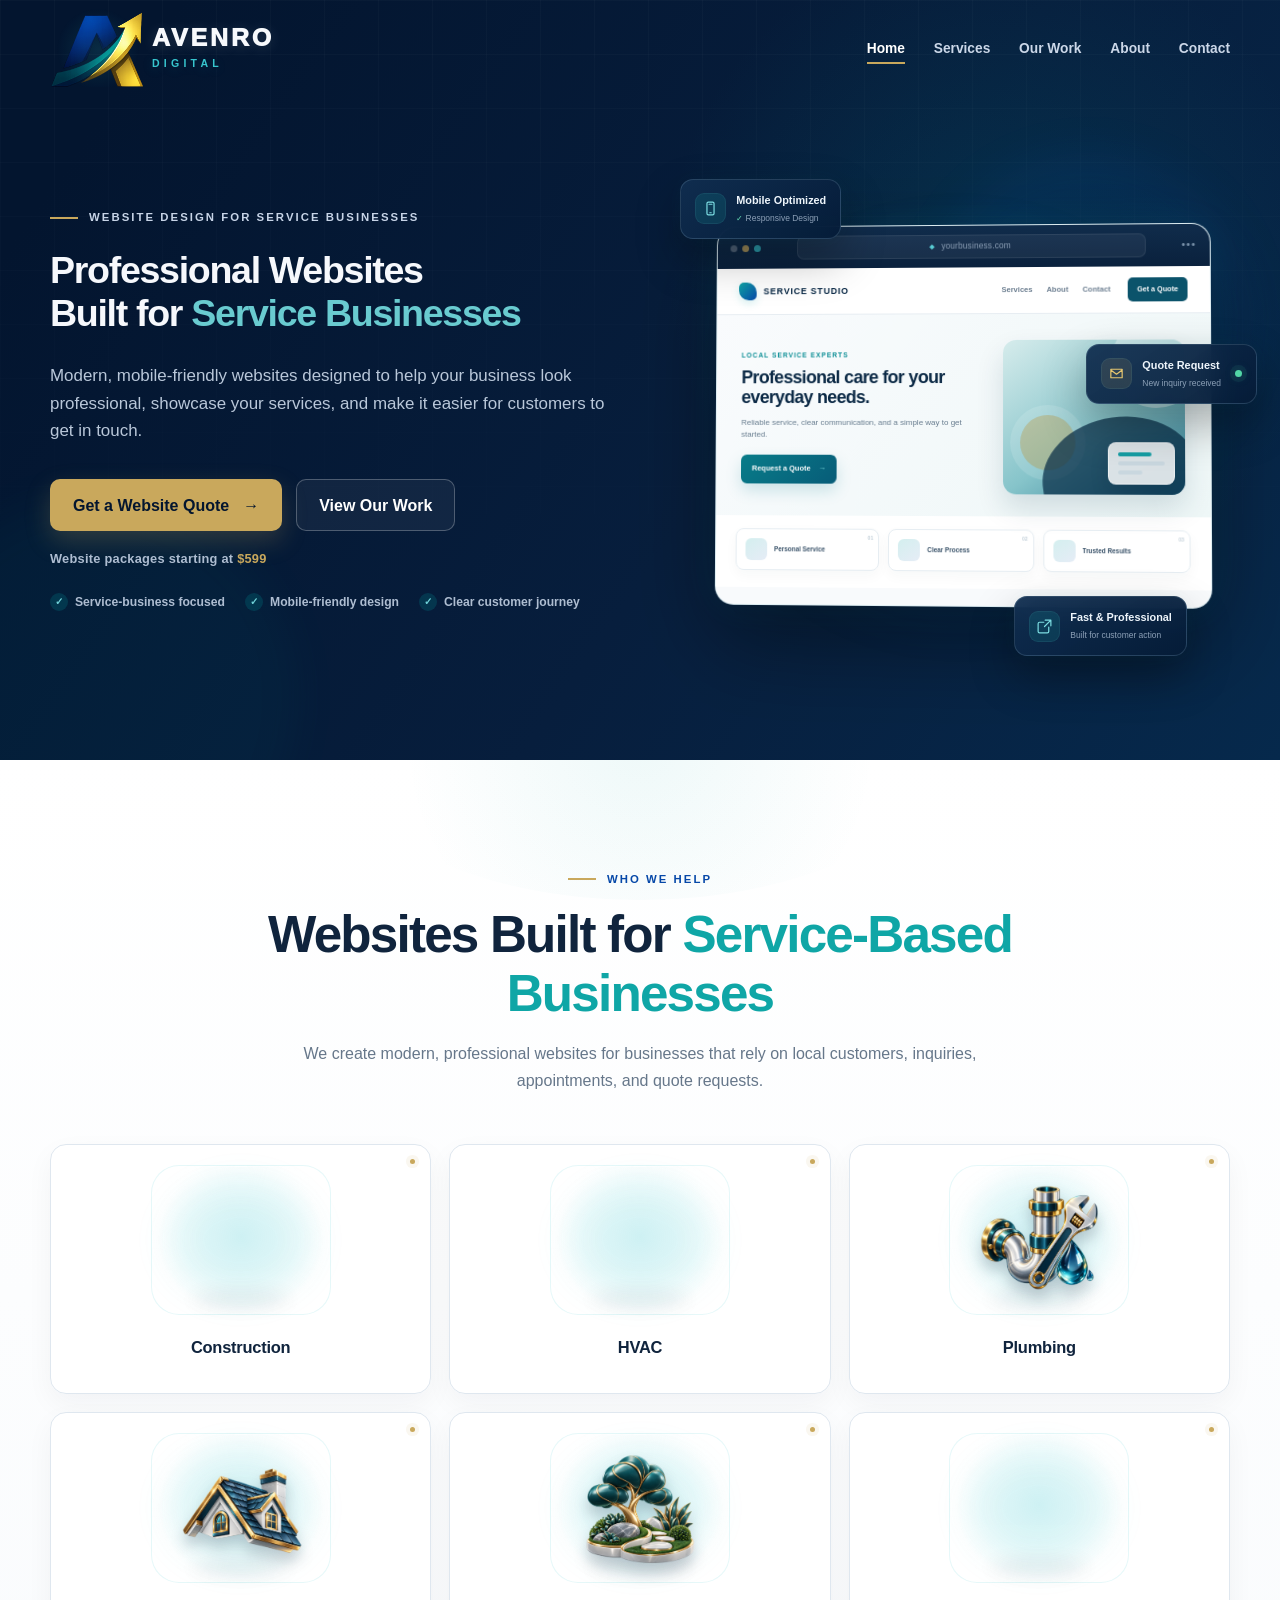
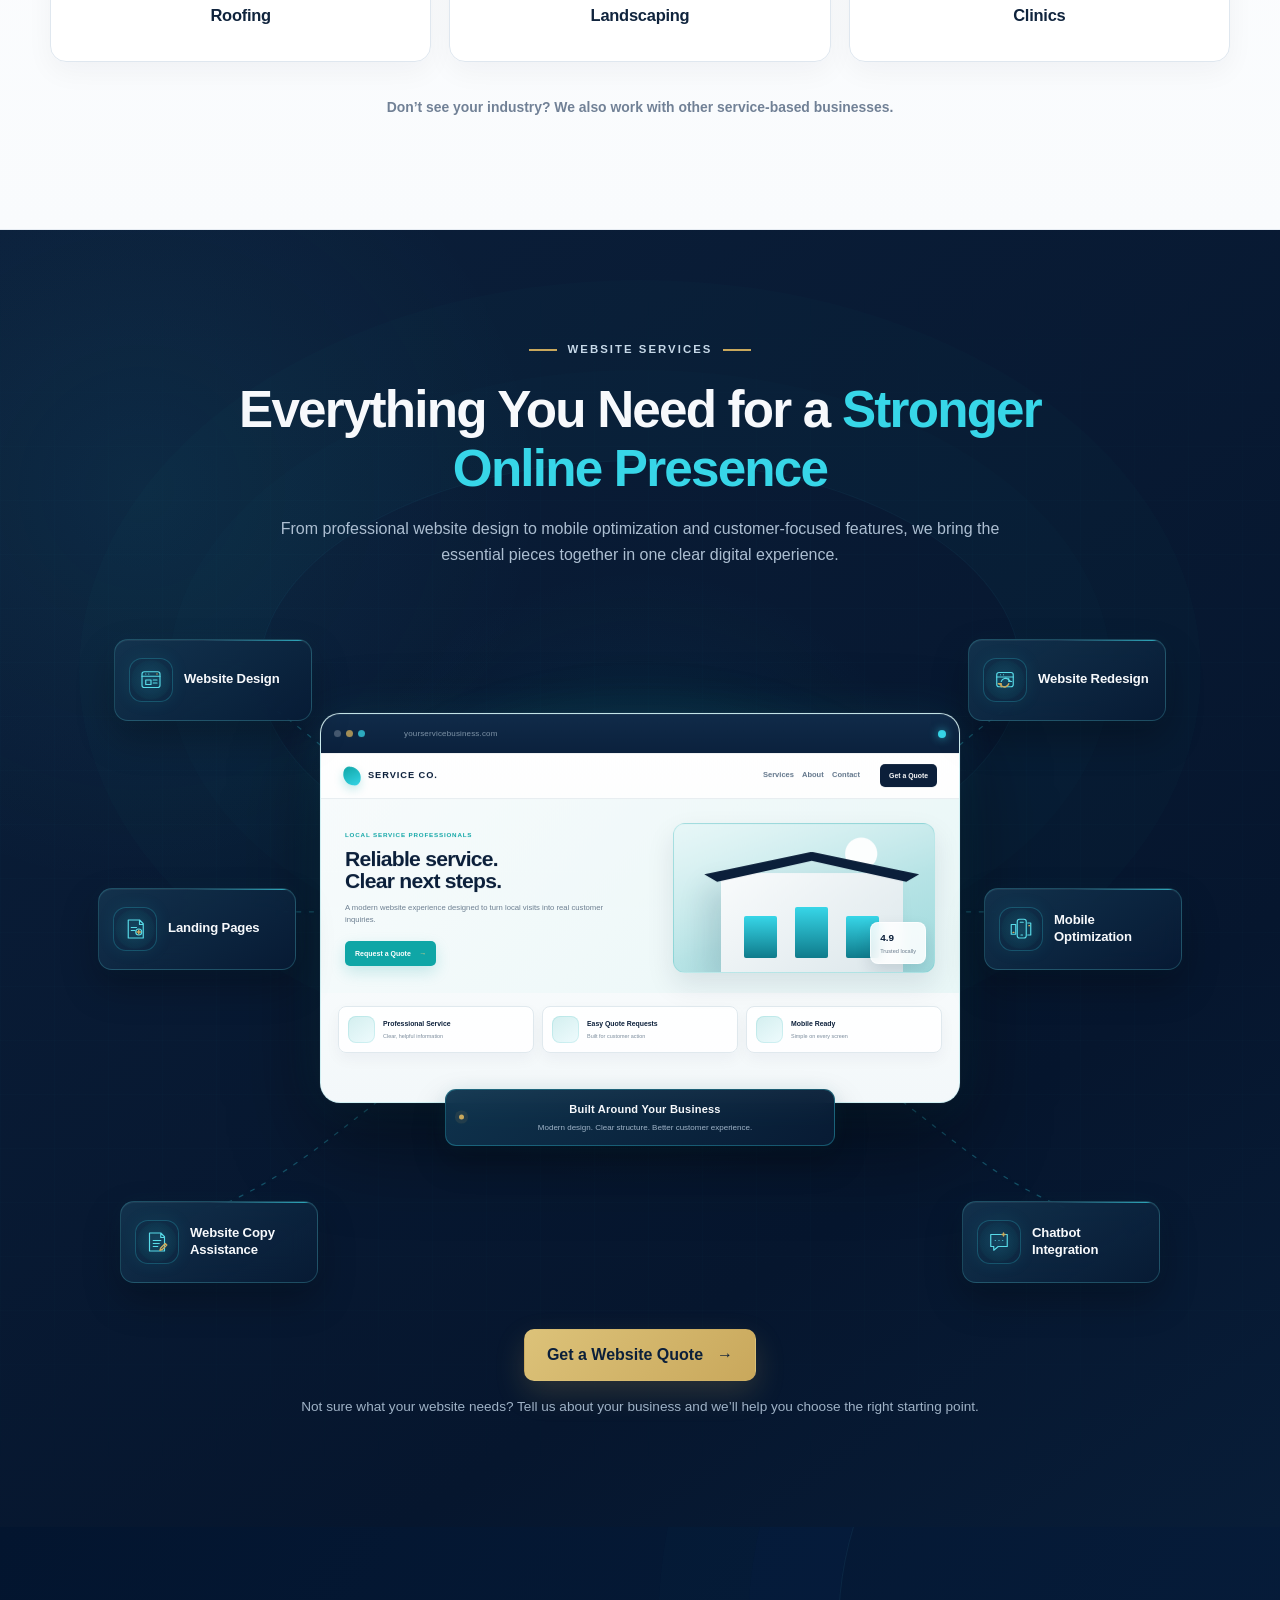
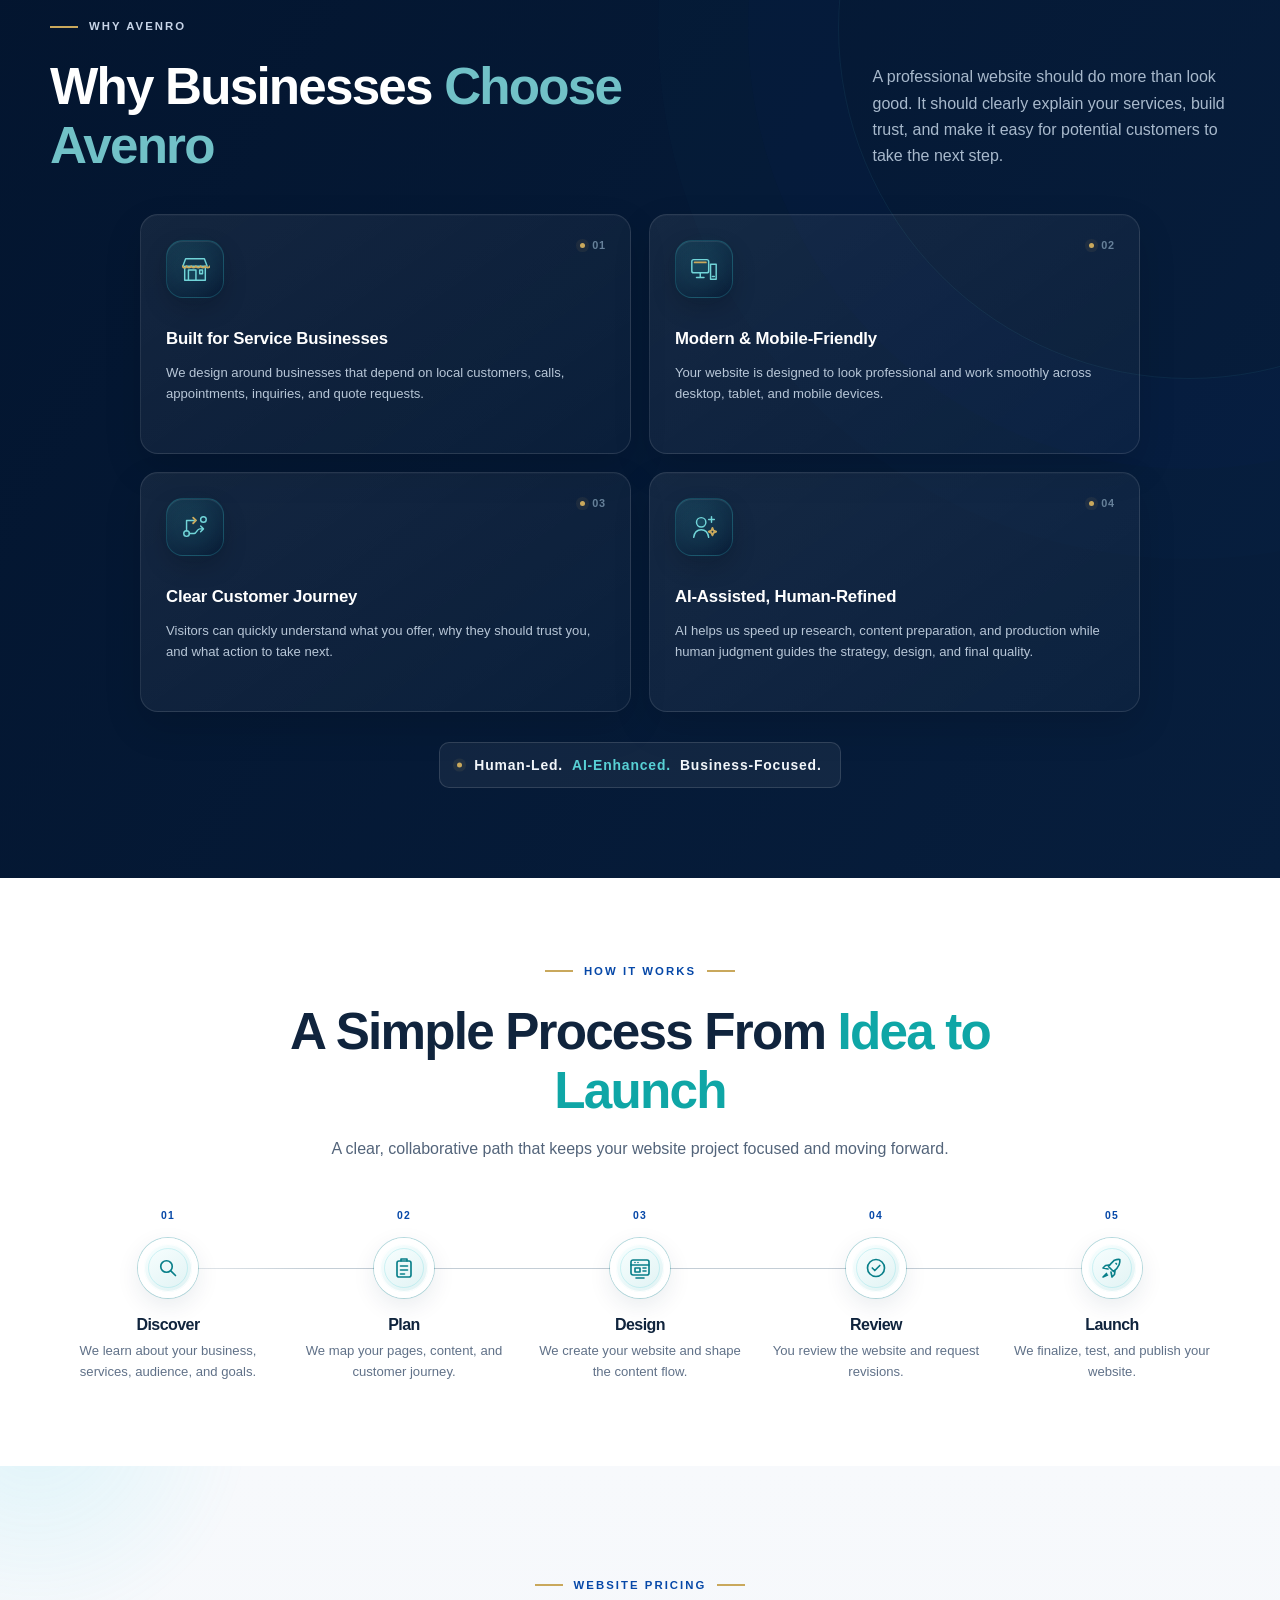
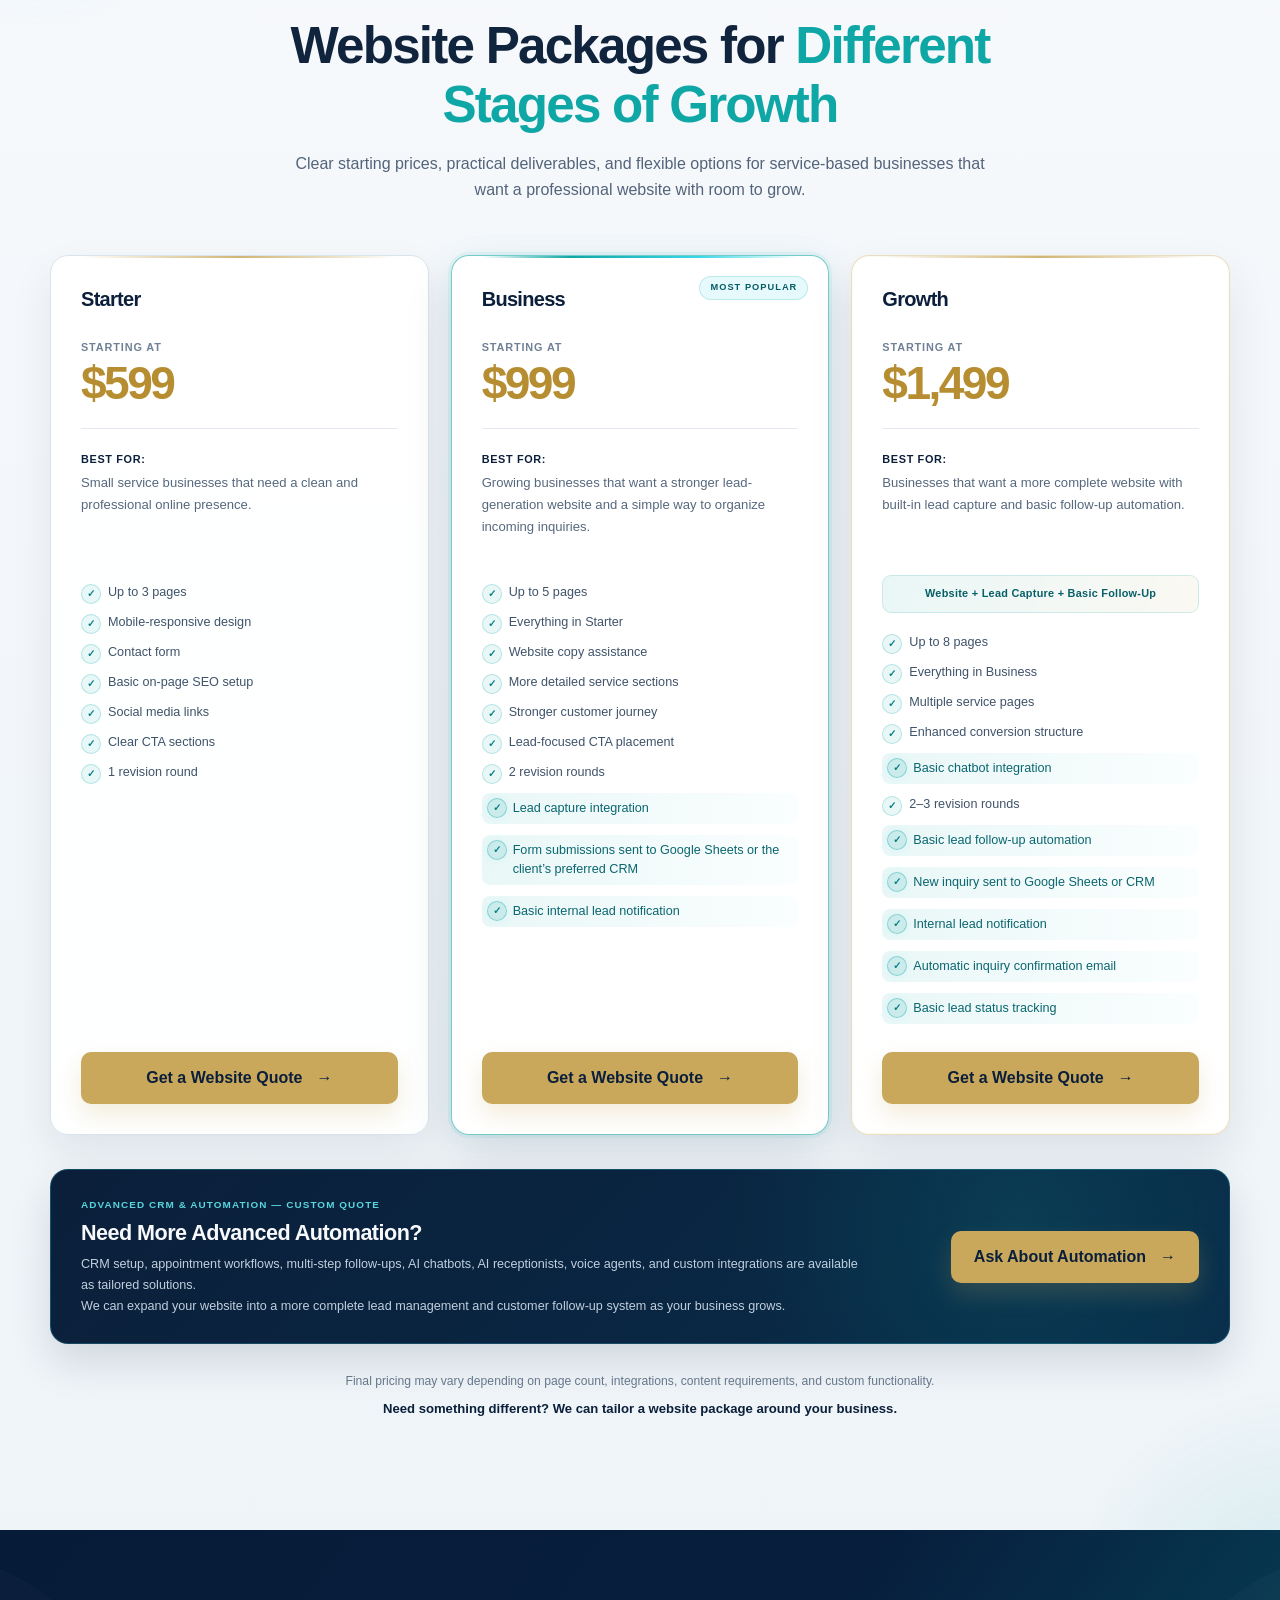
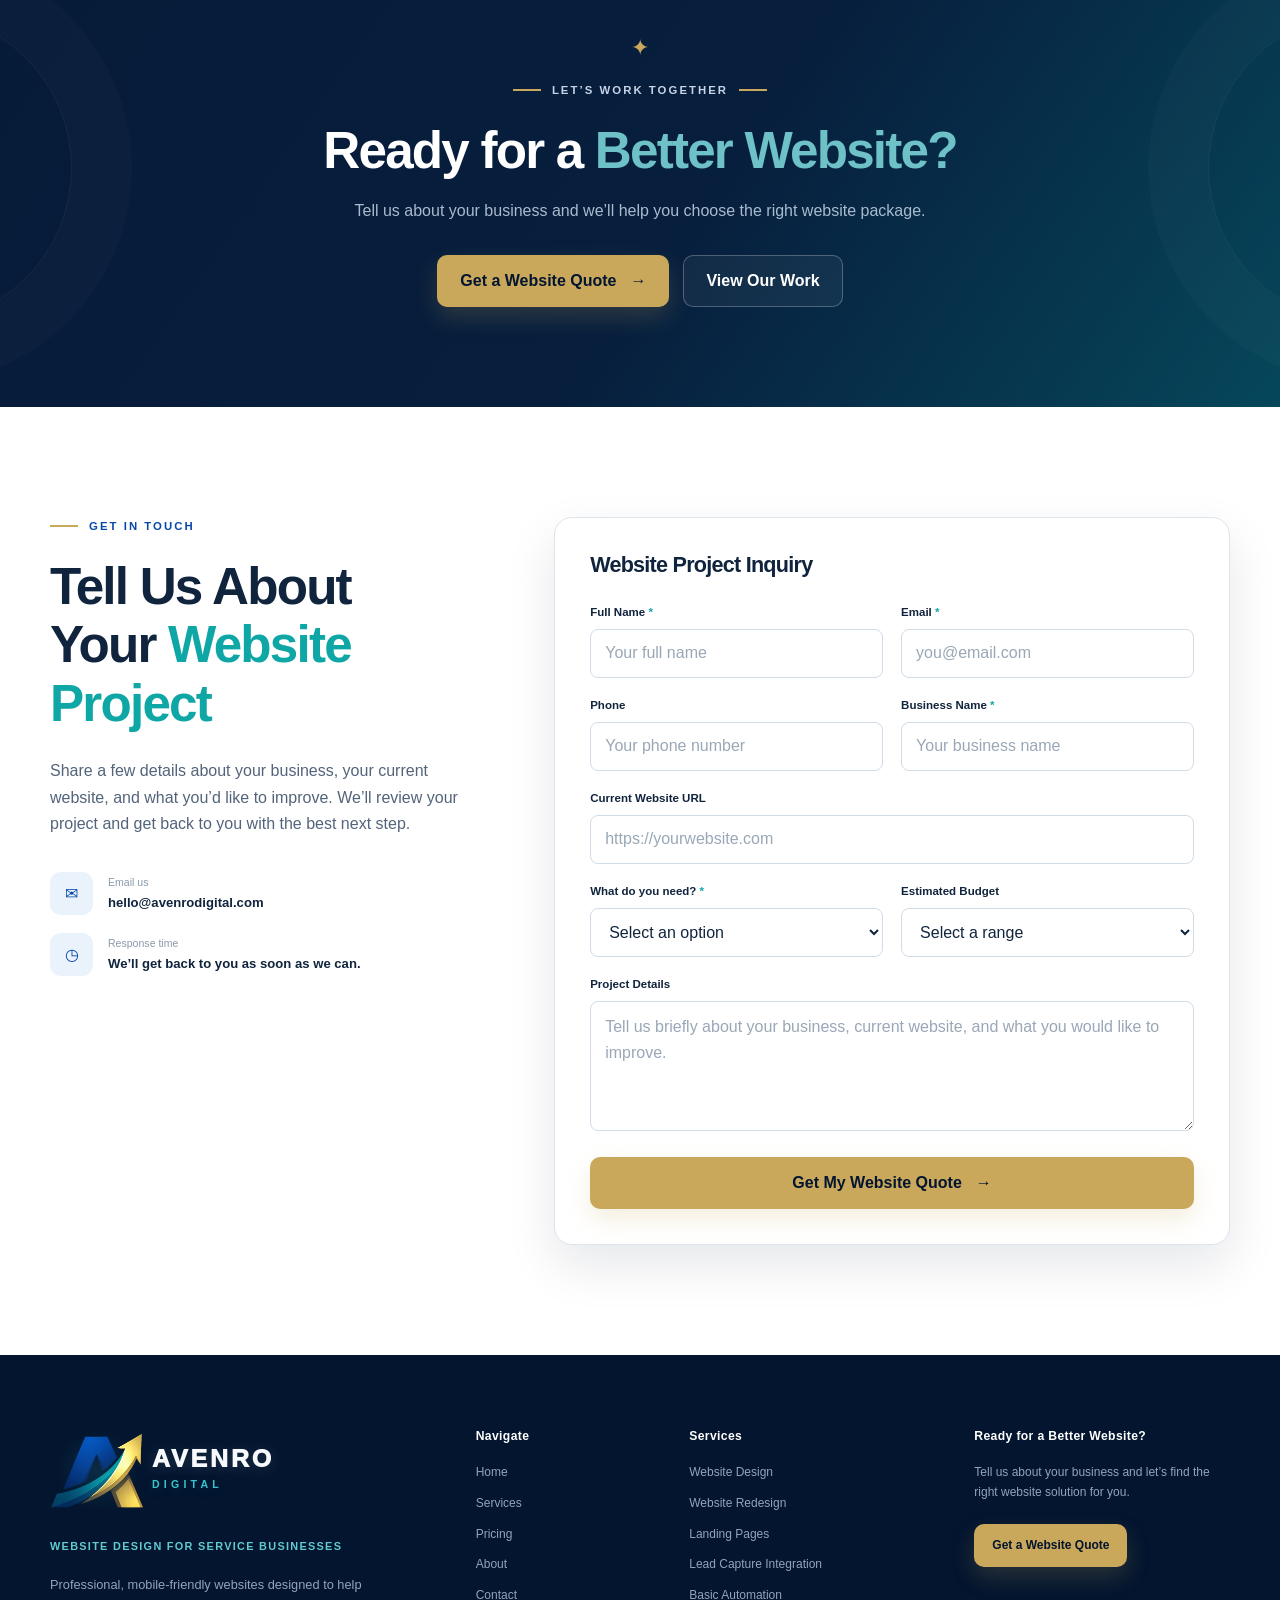
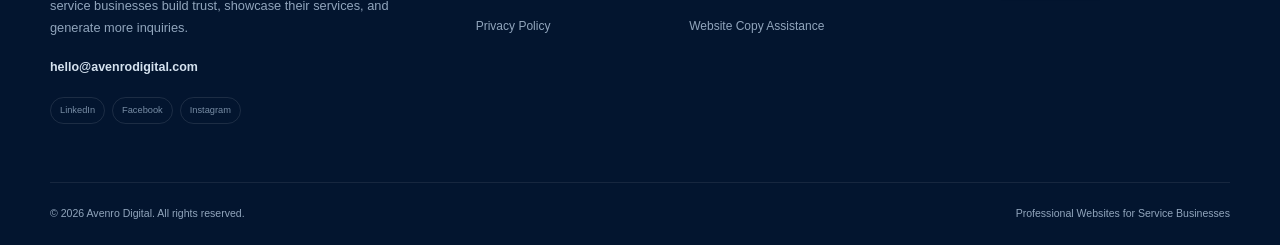
==== commit ccda221b: "Update website pricing, footer, and homepage positioning" ====
--- a/index.html
+++ b/index.html
@@ -13,8 +13,8 @@
   <meta property="og:image" content="assets/images/avenro-logo.png">
   <meta property="og:url" content="https://avenrodigital.com/">
   <link rel="icon" type="image/png" href="assets/images/avenro-logo.png">
-  <link rel="stylesheet" href="styles.css?v=20260916-11">
-  <script src="script.js?v=20260916-3" defer></script>
+  <link rel="stylesheet" href="styles.css?v=20260917-4">
+  <script src="script.js?v=20260917-1" defer></script>
 </head>
 <body>
   <a class="skip-link" href="#main-content">Skip to main content</a>
@@ -361,23 +361,6 @@
             <p>AI helps us speed up research, content preparation, and production while human judgment guides the strategy, design, and final quality.</p>
           </article>
 
-          <article class="benefit-item reveal delay-one">
-            <span class="benefit-number">05</span>
-            <div class="benefit-icon" aria-hidden="true">
-              <svg viewBox="0 0 32 32"><path class="benefit-icon-fill" d="M4 6h18v13H11l-5 4v-4H4z"/><path d="M4 6h18v13H11l-5 4v-4H4zM11 11h5M11 15h7M22 12h6v11h-3v4l-5-4h-5v-4"/><path class="benefit-icon-accent" d="M7 11h.01M7 15h.01"/></svg>
-            </div>
-            <h3>Simple Communication</h3>
-            <p>We keep the process clear, explain things in plain language, and make feedback and revisions easy to manage.</p>
-          </article>
-
-          <article class="benefit-item reveal delay-two">
-            <span class="benefit-number">06</span>
-            <div class="benefit-icon" aria-hidden="true">
-              <svg viewBox="0 0 32 32"><circle class="benefit-icon-fill" cx="13" cy="16" r="10"/><circle cx="13" cy="16" r="10"/><path d="M3 16h20M13 6c3 3 4 6 4 10s-1 7-4 10M13 6c-3 3-4 6-4 10s1 7 4 10M26 9h3v11l-5 5-5-5 5-5V9z"/><path class="benefit-icon-accent" d="M25 13h.01"/></svg>
-            </div>
-            <h3>Practical International Pricing</h3>
-            <p>Professional website packages designed to give service businesses a strong online presence without traditional agency-level costs.</p>
-          </article>
         </div>
 
         <p class="why-principle reveal"><span>Human-Led.</span> <em>AI-Enhanced.</em> <span>Business-Focused.</span></p>
@@ -389,19 +372,20 @@
         <div class="center-heading reveal">
           <p class="eyebrow dark centered"><span></span> How it works <span></span></p>
           <h2>A Simple Process From <em>Idea to Launch</em></h2>
-          <p>A clear, collaborative path that keeps your project focused and moving forward.</p>
+          <p>A clear, collaborative path that keeps your website project focused and moving forward.</p>
         </div>
         <ol class="process-list">
-          <li class="reveal"><span class="step-number">01</span><span class="step-icon" aria-hidden="true"><svg viewBox="0 0 24 24"><circle cx="10.5" cy="10.5" r="5.75"/><path d="m14.8 14.8 4.7 4.7"/></svg></span><h3>Discover</h3><p>We learn about your business, goals, challenges, and current process.</p></li>
-          <li class="reveal"><span class="step-number">02</span><span class="step-icon" aria-hidden="true"><svg viewBox="0 0 24 24"><rect x="5" y="5" width="14" height="16" rx="2"/><path d="M9 5V3h6v2M8.5 10h7M8.5 14h7M8.5 18h4"/></svg></span><h3>Plan</h3><p>We recommend the right solution and clearly define the project scope.</p></li>
-          <li class="reveal"><span class="step-number">03</span><span class="step-icon" aria-hidden="true"><svg viewBox="0 0 24 24"><path d="m12 3 9 5-9 5-9-5 9-5Z"/><path d="m5.5 11.5-2.5 1.4 9 5 9-5-2.5-1.4M5.5 15.5 3 17l9 5 9-5-2.5-1.5"/></svg></span><h3>Build</h3><p>We create the systems, website, content, or creative assets.</p></li>
-          <li class="reveal"><span class="step-number">04</span><span class="step-icon" aria-hidden="true"><svg viewBox="0 0 24 24"><path d="M12 3 19 6v5c0 4.7-2.7 8.2-7 10-4.3-1.8-7-5.3-7-10V6l7-3Z"/><path d="m8.5 12 2.2 2.2 4.8-5"/></svg></span><h3>Test</h3><p>We review and test every important part before launch.</p></li>
-          <li class="reveal"><span class="step-number">05</span><span class="step-icon" aria-hidden="true"><svg viewBox="0 0 24 24"><path d="M14.5 4.2c2.1-.8 3.8-.9 5.3-.7.2 1.5.1 3.2-.7 5.3-1 2.5-3 4.8-5.6 6.7l-5-5c1.9-2.6 4.2-4.6 6-6.3Z"/><path d="M9 9 5.5 9.5 3 12l5 1M15 15l-.5 3.5L12 21l-1-5M16 7.5l.5.5M6.5 17.5 3 21l4.5-2"/></svg></span><h3>Launch &amp; Support</h3><p>We launch the solution and provide the agreed support afterward.</p></li>
+          <li class="reveal"><span class="step-number">01</span><span class="step-icon" aria-hidden="true"><svg viewBox="0 0 24 24"><circle cx="10.5" cy="10.5" r="5.75"/><path d="m14.8 14.8 4.7 4.7"/></svg></span><h3>Discover</h3><p>We learn about your business, services, audience, and goals.</p></li>
+          <li class="reveal"><span class="step-number">02</span><span class="step-icon" aria-hidden="true"><svg viewBox="0 0 24 24"><rect x="5" y="5" width="14" height="16" rx="2"/><path d="M9 5V3h6v2M8.5 10h7M8.5 14h7M8.5 18h4"/></svg></span><h3>Plan</h3><p>We map your pages, content, and customer journey.</p></li>
+          <li class="reveal"><span class="step-number">03</span><span class="step-icon" aria-hidden="true"><svg viewBox="0 0 24 24"><rect x="3" y="4" width="18" height="15" rx="2"/><path d="M3 9h18M7 6.5h.01M10 6.5h.01M7 12h5v4H7zM15 12h3M15 15h3M8 22h8"/></svg></span><h3>Design</h3><p>We create your website and shape the content flow.</p></li>
+          <li class="reveal"><span class="step-number">04</span><span class="step-icon" aria-hidden="true"><svg viewBox="0 0 24 24"><circle cx="12" cy="12" r="8.5"/><path d="m8.3 12 2.5 2.5 5-5"/></svg></span><h3>Review</h3><p>You review the website and request revisions.</p></li>
+          <li class="reveal"><span class="step-number">05</span><span class="step-icon" aria-hidden="true"><svg viewBox="0 0 24 24"><path d="M14.5 4.2c2.1-.8 3.8-.9 5.3-.7.2 1.5.1 3.2-.7 5.3-1 2.5-3 4.8-5.6 6.7l-5-5c1.9-2.6 4.2-4.6 6-6.3Z"/><path d="M9 9 5.5 9.5 3 12l5 1M15 15l-.5 3.5L12 21l-1-5M16 7.5l.5.5M6.5 17.5 3 21l4.5-2"/></svg></span><h3>Launch</h3><p>We finalize, test, and publish your website.</p></li>
         </ol>
       </div>
     </section>
 
-    <section class="section work" id="work">
+    <!-- Temporarily hidden while the portfolio is rebuilt around website projects. -->
+    <section class="section work" id="work" hidden>
       <div class="container">
         <div class="section-heading reveal">
           <div><p class="eyebrow"><span></span> Our work</p><h2>Selected Projects and <em>Digital Solutions</em></h2></div>
@@ -452,7 +436,101 @@
       </div>
     </section>
 
-    <section class="section about" id="about">
+    <section class="section pricing" id="pricing" aria-labelledby="pricing-title">
+      <div class="container">
+        <div class="center-heading pricing-heading reveal">
+          <p class="eyebrow dark centered"><span></span> Website pricing <span></span></p>
+          <h2 id="pricing-title">Website Packages for <em>Different Stages of Growth</em></h2>
+          <p>Clear starting prices, practical deliverables, and flexible options for service-based businesses that want a professional website with room to grow.</p>
+        </div>
+
+        <div class="pricing-grid">
+          <article class="pricing-card reveal">
+            <div class="pricing-card-header">
+              <h3>Starter</h3>
+              <p class="pricing-label">Starting at</p>
+              <p class="pricing-price">$599</p>
+            </div>
+            <p class="pricing-best-for"><strong>Best for:</strong> Small service businesses that need a clean and professional online presence.</p>
+            <ul class="pricing-features">
+              <li>Up to 3 pages</li>
+              <li>Mobile-responsive design</li>
+              <li>Contact form</li>
+              <li>Basic on-page SEO setup</li>
+              <li>Social media links</li>
+              <li>Clear CTA sections</li>
+              <li>1 revision round</li>
+            </ul>
+            <a class="button pricing-button" href="#contact">Get a Website Quote <span aria-hidden="true">→</span></a>
+          </article>
+
+          <article class="pricing-card pricing-card-featured reveal delay-one">
+            <span class="pricing-badge">MOST POPULAR</span>
+            <div class="pricing-card-header">
+              <h3>Business</h3>
+              <p class="pricing-label">Starting at</p>
+              <p class="pricing-price">$999</p>
+            </div>
+            <p class="pricing-best-for"><strong>Best for:</strong> Growing businesses that want a stronger lead-generation website and a simple way to organize incoming inquiries.</p>
+            <ul class="pricing-features">
+              <li>Up to 5 pages</li>
+              <li>Everything in Starter</li>
+              <li>Website copy assistance</li>
+              <li>More detailed service sections</li>
+              <li>Stronger customer journey</li>
+              <li>Lead-focused CTA placement</li>
+              <li>2 revision rounds</li>
+              <li class="pricing-feature-automation">Lead capture integration</li>
+              <li class="pricing-feature-automation">Form submissions sent to Google Sheets or the client’s preferred CRM</li>
+              <li class="pricing-feature-automation">Basic internal lead notification</li>
+            </ul>
+            <a class="button pricing-button" href="#contact">Get a Website Quote <span aria-hidden="true">→</span></a>
+          </article>
+
+          <article class="pricing-card pricing-card-growth reveal delay-two">
+            <div class="pricing-card-header">
+              <h3>Growth</h3>
+              <p class="pricing-label">Starting at</p>
+              <p class="pricing-price">$1,499</p>
+            </div>
+            <p class="pricing-best-for"><strong>Best for:</strong> Businesses that want a more complete website with built-in lead capture and basic follow-up automation.</p>
+            <p class="pricing-card-highlight">Website + Lead Capture + Basic Follow-Up</p>
+            <ul class="pricing-features">
+              <li>Up to 8 pages</li>
+              <li>Everything in Business</li>
+              <li>Multiple service pages</li>
+              <li>Enhanced conversion structure</li>
+              <li class="pricing-feature-automation">Basic chatbot integration</li>
+              <li>2–3 revision rounds</li>
+              <li class="pricing-feature-automation">Basic lead follow-up automation</li>
+              <li class="pricing-feature-automation">New inquiry sent to Google Sheets or CRM</li>
+              <li class="pricing-feature-automation">Internal lead notification</li>
+              <li class="pricing-feature-automation">Automatic inquiry confirmation email</li>
+              <li class="pricing-feature-automation">Basic lead status tracking</li>
+            </ul>
+            <a class="button pricing-button" href="#contact">Get a Website Quote <span aria-hidden="true">→</span></a>
+          </article>
+        </div>
+
+        <div class="pricing-automation-note reveal">
+          <div class="pricing-automation-copy">
+            <p class="pricing-automation-label">Advanced CRM &amp; Automation — Custom Quote</p>
+            <h3>Need More Advanced Automation?</h3>
+            <p>CRM setup, appointment workflows, multi-step follow-ups, AI chatbots, AI receptionists, voice agents, and custom integrations are available as tailored solutions.</p>
+            <p class="pricing-automation-support">We can expand your website into a more complete lead management and customer follow-up system as your business grows.</p>
+          </div>
+          <a class="button pricing-automation-button" href="#contact">Ask About Automation <span aria-hidden="true">→</span></a>
+        </div>
+
+        <div class="pricing-notes reveal">
+          <p>Final pricing may vary depending on page count, integrations, content requirements, and custom functionality.</p>
+          <p>Need something different? We can tailor a website package around your business.</p>
+        </div>
+      </div>
+    </section>
+
+    <!-- Temporarily removed from the homepage while the lower page is refocused on website services. -->
+    <section class="section about" id="about" hidden>
       <div class="container about-grid">
         <div class="about-visual reveal" aria-hidden="true">
           <div class="about-orbit">
@@ -489,7 +567,8 @@
       </div>
     </section>
 
-    <section class="section toolkit" id="toolkit" aria-labelledby="toolkit-title">
+    <!-- Temporarily removed from the homepage while the lower page is refocused on website services. -->
+    <section class="section toolkit" id="toolkit" aria-labelledby="toolkit-title" hidden>
       <div class="container">
         <div class="center-heading reveal">
           <p class="eyebrow dark centered"><span></span> Tools we work with <span></span></p>
@@ -537,11 +616,11 @@
       <div class="container cta-inner reveal">
         <div class="cta-spark" aria-hidden="true">✦</div>
         <p class="eyebrow centered"><span></span> Let’s work together <span></span></p>
-        <h2>Ready to Simplify and Grow <em>Your Business?</em></h2>
-        <p>Tell us what your business needs, and let’s explore the right digital solution for your goals.</p>
+        <h2>Ready for a <em>Better Website?</em></h2>
+        <p>Tell us about your business and we’ll help you choose the right website package.</p>
         <div class="button-group centered-buttons">
-          <a class="button button-gold" href="#contact">Book a Free Consultation <span aria-hidden="true">→</span></a>
-          <a class="button button-outline" href="#services">Explore Our Services</a>
+          <a class="button button-gold" href="#contact">Get a Website Quote <span aria-hidden="true">→</span></a>
+          <a class="button button-outline" href="#work">View Our Work</a>
         </div>
       </div>
     </section>
@@ -550,32 +629,76 @@
       <div class="container contact-grid">
         <div class="contact-copy reveal">
           <p class="eyebrow dark"><span></span> Get in touch</p>
-          <h2>Let’s Talk About <em>Your Next Step</em></h2>
-          <p>Share a little about your business and what you want to improve. We’ll review your inquiry and start a practical conversation about what could work best.</p>
+          <h2>Tell Us About Your <em>Website Project</em></h2>
+          <p>Share a few details about your business, your current website, and what you’d like to improve. We’ll review your project and get back to you with the best next step.</p>
           <div class="contact-detail"><span aria-hidden="true">✉</span><div><small>Email us</small><a href="mailto:hello@avenrodigital.com">hello@avenrodigital.com</a></div></div>
           <div class="contact-detail"><span aria-hidden="true">◷</span><div><small>Response time</small><strong>We’ll get back to you as soon as we can.</strong></div></div>
         </div>
-        <div class="contact-form ghl-form-embed reveal delay-one">
-          <iframe
-              src="https://api.leadconnectorhq.com/widget/form/V3dG47oCU8AIWqUblOYT"
-              style="width:100%;height:100%;border:none;border-radius:8px"
-              id="inline-V3dG47oCU8AIWqUblOYT"
-              data-layout="{'id':'INLINE'}"
-              data-trigger-type="alwaysShow"
-              data-trigger-value=""
-              data-activation-type="alwaysActivated"
-              data-activation-value=""
-              data-deactivation-type="neverDeactivate"
-              data-deactivation-value=""
-              data-form-name="Avenro Digital – Website Inquiry Form"
-              data-height="712"
-              data-layout-iframe-id="inline-V3dG47oCU8AIWqUblOYT"
-              data-form-id="V3dG47oCU8AIWqUblOYT"
-              title="Avenro Digital – Website Inquiry Form">
-          </iframe>
-
-          <script src="https://link.msgsndr.com/js/form_embed.js"></script>
-        </div>
+        <form class="contact-form website-inquiry-form reveal delay-one" data-inquiry-form>
+          <h3>Website Project Inquiry</h3>
+
+          <div class="form-row">
+            <div class="form-field">
+              <label for="full-name">Full Name <span class="required-mark" aria-hidden="true">*</span></label>
+              <input id="full-name" name="full_name" type="text" placeholder="Your full name" autocomplete="name" required>
+            </div>
+            <div class="form-field">
+              <label for="email">Email <span class="required-mark" aria-hidden="true">*</span></label>
+              <input id="email" name="email" type="email" placeholder="you@email.com" autocomplete="email" required>
+            </div>
+          </div>
+
+          <div class="form-row">
+            <div class="form-field">
+              <label for="phone">Phone</label>
+              <input id="phone" name="phone" type="tel" placeholder="Your phone number" autocomplete="tel">
+            </div>
+            <div class="form-field">
+              <label for="business-name">Business Name <span class="required-mark" aria-hidden="true">*</span></label>
+              <input id="business-name" name="business_name" type="text" placeholder="Your business name" autocomplete="organization" required>
+            </div>
+          </div>
+
+          <div class="form-field">
+            <label for="website-url">Current Website URL</label>
+            <input id="website-url" name="current_website" type="url" placeholder="https://yourwebsite.com" autocomplete="url" inputmode="url">
+          </div>
+
+          <div class="form-row">
+            <div class="form-field">
+              <label for="project-type">What do you need? <span class="required-mark" aria-hidden="true">*</span></label>
+              <select id="project-type" name="project_type" required>
+                <option value="" selected disabled>Select an option</option>
+                <option value="new-website">New Website</option>
+                <option value="website-redesign">Website Redesign</option>
+                <option value="landing-page">Landing Page</option>
+                <option value="website-lead-capture">Website + Lead Capture</option>
+                <option value="website-basic-automation">Website + Basic Automation</option>
+                <option value="advanced-crm-automation">Advanced CRM &amp; Automation</option>
+                <option value="not-sure">Not Sure Yet</option>
+              </select>
+            </div>
+            <div class="form-field">
+              <label for="estimated-budget">Estimated Budget</label>
+              <select id="estimated-budget" name="estimated_budget">
+                <option value="" selected disabled>Select a range</option>
+                <option value="599-999">$599–$999</option>
+                <option value="1000-1499">$1,000–$1,499</option>
+                <option value="1500-2499">$1,500–$2,499</option>
+                <option value="2500-plus">$2,500+</option>
+                <option value="not-sure">Not Sure Yet</option>
+              </select>
+            </div>
+          </div>
+
+          <div class="form-field">
+            <label for="project-details">Project Details</label>
+            <textarea id="project-details" name="project_details" placeholder="Tell us briefly about your business, current website, and what you would like to improve."></textarea>
+          </div>
+
+          <button class="button button-gold submit-button" type="submit">Get My Website Quote <span aria-hidden="true">→</span></button>
+          <p class="form-status form-status-preview" data-inquiry-form-status role="status" aria-live="polite"></p>
+        </form>
       </div>
     </section>
   </main>
@@ -645,16 +768,16 @@
     <div class="container footer-grid">
       <div class="footer-brand">
         <a class="brand" href="#home" aria-label="Avenro Digital home"><span class="brand-mark" aria-hidden="true"><img src="assets/images/avenro-logo.png" alt=""></span><span class="brand-name">AVENRO <small>DIGITAL</small></span></a>
-        <p class="footer-tagline">Digital Systems &amp; Creative Support</p>
-        <p>Practical digital systems and creative support for service-based businesses ready to work smarter and grow sustainably.</p>
+        <p class="footer-tagline">Website Design for Service Businesses</p>
+        <p>Professional, mobile-friendly websites designed to help service businesses build trust, showcase their services, and generate more inquiries.</p>
         <a class="footer-email" href="mailto:hello@avenrodigital.com">hello@avenrodigital.com</a>
         <div class="social-placeholders" aria-label="Social media profiles coming soon"><span>LinkedIn</span><span>Facebook</span><span>Instagram</span></div>
       </div>
-      <div class="footer-column"><h2>Navigate</h2><a href="#home">Home</a><a href="#services">Services</a><a href="#work">Our Work</a><a href="#about">About</a><a href="#contact">Contact</a><a href="/lush-living-finds/privacy/">Privacy Policy</a></div>
-      <div class="footer-column"><h2>Services</h2><a href="#services">CRM &amp; Automation</a><a href="#services">Website Design</a><a href="#services">Social Media</a><a href="#services">Video &amp; Graphics</a><a href="#services">Content Support</a></div>
-      <div class="footer-column footer-action"><h2>Ready to get started?</h2><p>Let’s build the right digital solution for your business.</p><a class="button button-gold button-small" href="#contact">Book a Free Consultation</a></div>
+      <div class="footer-column"><h2>Navigate</h2><a href="#home">Home</a><a href="#services">Services</a><a href="#pricing">Pricing</a><a href="#about">About</a><a href="#contact">Contact</a><a href="/lush-living-finds/privacy/">Privacy Policy</a></div>
+      <div class="footer-column"><h2>Services</h2><a href="#services">Website Design</a><a href="#services">Website Redesign</a><a href="#services">Landing Pages</a><a href="#pricing">Lead Capture Integration</a><a href="#pricing">Basic Automation</a><a href="#services">Website Copy Assistance</a></div>
+      <div class="footer-column footer-action"><h2>Ready for a Better Website?</h2><p>Tell us about your business and let’s find the right website solution for you.</p><a class="button button-gold button-small" href="#contact">Get a Website Quote</a></div>
     </div>
-    <div class="container footer-bottom"><p>© <span data-current-year></span> Avenro Digital. All rights reserved.</p><p>Digital Systems &amp; Creative Support</p></div>
+    <div class="container footer-bottom"><p>© <span data-current-year></span> Avenro Digital. All rights reserved.</p><p>Professional Websites for Service Businesses</p></div>
   </footer>
 </body>
 </html>
--- a/styles.css
+++ b/styles.css
@@ -187,41 +187,42 @@
 @keyframes services-glow-pulse { 0%,100% { opacity: .72; transform: translate(-50%,-50%) scale(.96); } 50% { opacity: 1; transform: translate(-50%,-50%) scale(1.04); } }
 @keyframes services-line-flow { to { stroke-dashoffset: -52; } }
 
-.why-us { position: relative; overflow: hidden; color: #b8c7da; background: linear-gradient(122deg, var(--navy), var(--midnight)); }
+.why-us { position: relative; overflow: hidden; padding: 90px 0; color: #b8c7da; background: linear-gradient(122deg, var(--navy), var(--midnight)); }
 .why-us::after { position: absolute; top: -250px; right: -260px; width: 700px; height: 700px; border: 1px solid rgba(52,142,171,.12); border-radius: 50%; content: ""; box-shadow: 0 0 0 90px rgba(6,72,168,.025), 0 0 0 180px rgba(0,122,133,.02); }
 .why-us > .container { position: relative; z-index: 1; }
-.why-heading { margin-bottom: 50px; }.why-heading h2 { color: var(--white); }.why-heading h2 em { color: #71c1c7; }.why-heading > p { color: #9aadc3; }
-.benefit-list { display: grid; grid-template-columns: repeat(3, minmax(0,1fr)); grid-auto-rows: 1fr; gap: 20px; align-items: stretch; }
-.benefit-item { position: relative; display: grid; min-height: 300px; height: 100%; grid-template-rows: 64px 48px 1fr; align-content: start; row-gap: 14px; overflow: hidden; padding: 29px; border: 1px solid rgba(255,255,255,.105); border-radius: var(--radius); background: linear-gradient(145deg, rgba(255,255,255,.065), rgba(255,255,255,.025)); box-shadow: inset 0 1px 0 rgba(255,255,255,.025), 0 15px 38px rgba(0,0,0,.12); transition: background var(--transition), border-color var(--transition), box-shadow var(--transition), transform var(--transition); }
+.why-heading { margin-bottom: 38px; }.why-heading h2 { color: var(--white); }.why-heading h2 em { color: #71c1c7; }.why-heading > p { color: #a8b9cc; }
+.benefit-list { display: grid; width: min(100%,1000px); grid-template-columns: repeat(2, minmax(0,1fr)); grid-auto-rows: 1fr; gap: 18px; align-items: stretch; margin-inline: auto; }
+.benefit-item { position: relative; display: grid; min-height: 240px; height: 100%; grid-template-rows: 58px 40px 1fr; align-content: start; row-gap: 12px; overflow: hidden; padding: 25px; border: 1px solid rgba(255,255,255,.105); border-radius: var(--radius); background: linear-gradient(145deg, rgba(255,255,255,.065), rgba(255,255,255,.025)); box-shadow: inset 0 1px 0 rgba(255,255,255,.025), 0 15px 38px rgba(0,0,0,.12); transition: background var(--transition), border-color var(--transition), box-shadow var(--transition), transform var(--transition); }
 .benefit-item::before { position: absolute; top: 0; right: 0; left: 0; height: 2px; background: linear-gradient(90deg, transparent, rgba(55,198,207,.78), transparent); content: ""; opacity: 0; transform: scaleX(.35); transition: opacity var(--transition), transform var(--transition); }
 .benefit-item:hover { border-color: rgba(55,198,207,.32); background: linear-gradient(145deg, rgba(255,255,255,.085), rgba(23,112,127,.055)); box-shadow: inset 0 1px 0 rgba(255,255,255,.04), 0 20px 44px rgba(0,0,0,.2), 0 0 25px rgba(55,198,207,.055); transform: translateY(-6px); }
 .benefit-item:hover::before { opacity: 1; transform: scaleX(1); }
-.benefit-number { position: absolute; top: 25px; right: 27px; display: flex; align-items: center; gap: 7px; color: #668099; font-size: .68rem; font-weight: 850; letter-spacing: .08em; }.benefit-number::before { width: 5px; height: 5px; border-radius: 50%; background: var(--gold); box-shadow: 0 0 0 4px rgba(201,168,92,.08); content: ""; }
-.benefit-icon { position: relative; display: grid; width: 64px; height: 64px; place-items: center; border: 1px solid rgba(55,198,207,.22); border-radius: 18px; color: #71d4d8; background: linear-gradient(145deg, rgba(55,198,207,.13), rgba(3,21,47,.52)); box-shadow: inset 0 1px 0 rgba(255,255,255,.08), 0 10px 24px rgba(0,0,0,.16); transition: border-color var(--transition), box-shadow var(--transition), transform var(--transition); }
+.benefit-number { position: absolute; top: 22px; right: 24px; display: flex; align-items: center; gap: 7px; color: #668099; font-size: .68rem; font-weight: 850; letter-spacing: .08em; }.benefit-number::before { width: 5px; height: 5px; border-radius: 50%; background: var(--gold); box-shadow: 0 0 0 4px rgba(201,168,92,.08); content: ""; }
+.benefit-icon { position: relative; display: grid; width: 58px; height: 58px; place-items: center; border: 1px solid rgba(55,198,207,.22); border-radius: 17px; color: #71d4d8; background: linear-gradient(145deg, rgba(55,198,207,.13), rgba(3,21,47,.52)); box-shadow: inset 0 1px 0 rgba(255,255,255,.08), 0 10px 24px rgba(0,0,0,.16); transition: border-color var(--transition), box-shadow var(--transition), transform var(--transition); }
 .benefit-icon::before { position: absolute; inset: -8px; border-radius: 22px; background: radial-gradient(circle, rgba(55,198,207,.2), transparent 70%); content: ""; opacity: .48; filter: blur(6px); transition: opacity var(--transition), transform var(--transition); }
-.benefit-icon svg { position: relative; z-index: 1; width: 33px; height: 33px; fill: none; stroke: currentColor; stroke-linecap: round; stroke-linejoin: round; stroke-width: 1.55; }.benefit-icon .benefit-icon-fill { fill: rgba(55,198,207,.09); stroke: none; }.benefit-icon .benefit-icon-accent { stroke: var(--gold); stroke-width: 1.9; }
+.benefit-icon svg { position: relative; z-index: 1; width: 30px; height: 30px; fill: none; stroke: currentColor; stroke-linecap: round; stroke-linejoin: round; stroke-width: 1.55; }.benefit-icon .benefit-icon-fill { fill: rgba(55,198,207,.09); stroke: none; }.benefit-icon .benefit-icon-accent { stroke: var(--gold); stroke-width: 1.9; }
 .benefit-item:hover .benefit-icon { border-color: rgba(55,198,207,.42); box-shadow: inset 0 1px 0 rgba(255,255,255,.1), 0 14px 29px rgba(0,0,0,.2), 0 0 18px rgba(55,198,207,.12); transform: translateY(-3px); }.benefit-item:hover .benefit-icon::before { opacity: .82; transform: scale(1.06); }
-.benefit-item h3 { display: flex; min-width: 0; min-height: 48px; align-items: flex-end; margin: 0; color: var(--white); font-size: 1.06rem; line-height: 1.25; letter-spacing: -.01em; }.benefit-item p { min-width: 0; margin: 0; color: #b2c2d4; font-size: .81rem; line-height: 1.68; }
-.why-principle { position: relative; display: flex; width: fit-content; max-width: 100%; flex-wrap: wrap; align-items: center; justify-content: center; gap: 5px 9px; margin: 42px auto 0; padding: 13px 18px 13px 34px; border: 1px solid rgba(255,255,255,.1); border-radius: 10px; color: #edf4fb; background: rgba(255,255,255,.045); font-size: .82rem; font-weight: 850; letter-spacing: .06em; line-height: 1.45; text-align: center; }.why-principle::before { position: absolute; top: 50%; left: 17px; width: 5px; height: 5px; border-radius: 50%; background: var(--gold); box-shadow: 0 0 0 4px rgba(201,168,92,.08); content: ""; transform: translateY(-50%); }.why-principle em { color: #58d1d5; font-style: normal; }
-
-.process { background: var(--white); }
+.benefit-item h3 { display: flex; min-width: 0; min-height: 40px; align-items: flex-end; margin: 0; color: var(--white); font-size: 1.05rem; line-height: 1.25; letter-spacing: -.01em; }.benefit-item p { min-width: 0; margin: 0; color: #b7c6d7; font-size: .82rem; line-height: 1.62; }
+.why-principle { position: relative; display: flex; width: fit-content; max-width: 100%; flex-wrap: wrap; align-items: center; justify-content: center; gap: 5px 9px; margin: 30px auto 0; padding: 12px 18px 12px 34px; border: 1px solid rgba(255,255,255,.13); border-radius: 10px; color: #f2f6fa; background: rgba(255,255,255,.055); font-size: .87rem; font-weight: 850; letter-spacing: .06em; line-height: 1.45; text-align: center; }.why-principle::before { position: absolute; top: 50%; left: 17px; width: 5px; height: 5px; border-radius: 50%; background: var(--gold); box-shadow: 0 0 0 4px rgba(201,168,92,.09); content: ""; transform: translateY(-50%); }.why-principle em { color: #58d1d5; font-style: normal; }
+
+.process { padding: 84px 0; background: var(--white); }
 .center-heading { max-width: 750px; margin: 0 auto 60px; text-align: center; }.center-heading h2 { margin-bottom: 16px; }.center-heading > p:last-child { margin: 0; }
+.process .center-heading { margin-bottom: 44px; }
 .process-list { position: relative; display: grid; grid-template-columns: repeat(5, 1fr); gap: 0; margin: 0; padding: 0; list-style: none; }
-.process-list::before { position: absolute; top: 69px; right: 9%; left: 9%; height: 1px; background: linear-gradient(90deg, rgba(50,83,108,.1), rgba(80,111,135,.34) 16%, rgba(80,111,135,.34) 84%, rgba(50,83,108,.1)); content: ""; }
-.process-list::after { position: absolute; z-index: 1; top: 63px; right: 9%; left: 9%; height: 13px; background-image: radial-gradient(circle, rgba(179,255,250,.95) 0 2px, rgba(55,198,207,.72) 3px, rgba(55,198,207,.2) 5px, transparent 9px); background-position: -90px center; background-repeat: no-repeat; background-size: 90px 13px; content: ""; opacity: 0; filter: drop-shadow(0 0 5px rgba(55,198,207,.38)); pointer-events: none; }
+.process-list::before { position: absolute; top: 61px; right: 9%; left: 9%; height: 1px; background: linear-gradient(90deg, rgba(50,83,108,.1), rgba(80,111,135,.34) 16%, rgba(80,111,135,.34) 84%, rgba(50,83,108,.1)); content: ""; }
+.process-list::after { position: absolute; z-index: 1; top: 55px; right: 9%; left: 9%; height: 13px; background-image: radial-gradient(circle, rgba(179,255,250,.95) 0 2px, rgba(55,198,207,.72) 3px, rgba(55,198,207,.2) 5px, transparent 9px); background-position: -90px center; background-repeat: no-repeat; background-size: 90px 13px; content: ""; opacity: 0; filter: drop-shadow(0 0 5px rgba(55,198,207,.38)); pointer-events: none; }
 .process-list.is-active::after { animation: process-flow-horizontal 15s linear .85s infinite; }
-.process-list li { position: relative; padding: 0 18px; text-align: center; }
+.process-list li { position: relative; padding: 0 14px; text-align: center; }
 .process-list li.reveal { transition-duration: 680ms; transition-timing-function: cubic-bezier(.2,.75,.25,1); }
 .process-list li.reveal:nth-of-type(1) { transition-delay: 60ms; }.process-list li.reveal:nth-of-type(2) { transition-delay: 160ms; }.process-list li.reveal:nth-of-type(3) { transition-delay: 260ms; }.process-list li.reveal:nth-of-type(4) { transition-delay: 360ms; }.process-list li.reveal:nth-of-type(5) { transition-delay: 460ms; }
-.step-number { display: block; margin-bottom: 20px; color: var(--royal); font-size: .65rem; font-weight: 850; letter-spacing: .12em; }
-.step-icon { position: relative; z-index: 2; display: grid; width: 64px; height: 64px; margin: 0 auto 24px; place-items: center; border: 7px solid var(--white); border-radius: 50%; color: #087f89; background: linear-gradient(145deg, #f9ffff, #dff2f3); box-shadow: 0 0 0 1px rgba(20,139,149,.3), 0 8px 24px rgba(3,49,74,.09), inset 0 0 0 1px rgba(255,255,255,.85); }
+.step-number { display: block; margin-bottom: 14px; color: var(--royal); font-size: .65rem; font-weight: 850; letter-spacing: .12em; }
+.step-icon { position: relative; z-index: 2; display: grid; width: 60px; height: 60px; margin: 0 auto 18px; place-items: center; border: 6px solid var(--white); border-radius: 50%; color: #087f89; background: linear-gradient(145deg, #f9ffff, #dff2f3); box-shadow: 0 0 0 1px rgba(20,139,149,.3), 0 8px 24px rgba(3,49,74,.09), inset 0 0 0 1px rgba(255,255,255,.85); }
 .step-icon::before { position: absolute; inset: 4px; border: 1px solid rgba(55,198,207,.2); border-radius: inherit; content: ""; }
-.step-icon svg { position: relative; z-index: 1; width: 25px; height: 25px; fill: none; stroke: currentColor; stroke-width: 1.65; stroke-linecap: round; stroke-linejoin: round; }
+.step-icon svg { position: relative; z-index: 1; width: 24px; height: 24px; fill: none; stroke: currentColor; stroke-width: 1.65; stroke-linecap: round; stroke-linejoin: round; }
 .process-list.is-active li:nth-of-type(1) { --process-step-delay: .85s; }.process-list.is-active li:nth-of-type(2) { --process-step-delay: 3.85s; }.process-list.is-active li:nth-of-type(3) { --process-step-delay: 6.85s; }.process-list.is-active li:nth-of-type(4) { --process-step-delay: 9.85s; }.process-list.is-active li:nth-of-type(5) { --process-step-delay: 12.85s; }
 .process-list.is-active .step-icon { animation: process-step-highlight 15s ease-in-out var(--process-step-delay) infinite; }
 .process-list.is-active .step-icon::before { animation: process-step-ring-highlight 15s ease-in-out var(--process-step-delay) infinite; }
 .process-list.is-active .step-icon svg { animation: process-icon-highlight 15s ease-in-out var(--process-step-delay) infinite; }
-.process-list h3 { margin-bottom: 10px; font-size: 1rem; }.process-list p { margin: 0; color: #607188; font-size: .84rem; line-height: 1.6; }
+.process-list h3 { margin-bottom: 7px; font-size: 1rem; }.process-list p { margin: 0; color: #607188; font-size: .82rem; line-height: 1.55; }
 
 @keyframes process-flow-horizontal { 0% { opacity: 0; background-position: -90px center; } 3% { opacity: .85; } 80% { opacity: .85; background-position: calc(100% + 90px) center; } 84%, 100% { opacity: 0; background-position: calc(100% + 90px) center; } }
 @keyframes process-flow-vertical { 0% { opacity: 0; background-position: center -90px; } 3% { opacity: .85; } 80% { opacity: .85; background-position: center calc(100% + 90px); } 84%, 100% { opacity: 0; background-position: center calc(100% + 90px); } }
@@ -301,6 +302,47 @@
 .project-gallery-thumbnails img { width: 100%; height: 100%; border-radius: 5px; object-fit: cover; }
 .project-gallery-hint { margin: 7px 0 0; color: #768ca4; font-size: .62rem; text-align: center; }
 
+.pricing { position: relative; isolation: isolate; overflow: hidden; background: linear-gradient(180deg, #f7f9fc 0%, #eef4f8 100%); }
+.pricing::before, .pricing::after { position: absolute; z-index: -1; width: 430px; height: 430px; border-radius: 50%; content: ""; filter: blur(8px); pointer-events: none; }
+.pricing::before { top: -260px; left: -180px; background: radial-gradient(circle, rgba(55,214,232,.12), transparent 70%); }
+.pricing::after { right: -220px; bottom: -290px; background: radial-gradient(circle, rgba(15,166,166,.11), transparent 70%); }
+.pricing-heading { max-width: 790px; margin-bottom: 52px; }
+.pricing-heading > p:last-child { max-width: 700px; margin-inline: auto; }
+.pricing-grid { display: grid; grid-template-columns: repeat(3, minmax(0,1fr)); gap: 22px; align-items: stretch; }
+.pricing-card { position: relative; display: flex; min-width: 0; height: 100%; flex-direction: column; padding: 32px 30px 30px; border: 1px solid #d9e3ec; border-radius: var(--radius); background: rgba(255,255,255,.96); box-shadow: 0 18px 42px rgba(3,21,47,.08), inset 0 1px 0 rgba(255,255,255,.95); }
+.pricing-card::after { position: absolute; top: 0; right: 30px; left: 30px; height: 2px; border-radius: 0 0 3px 3px; background: linear-gradient(90deg, transparent, rgba(201,168,92,.85), transparent); content: ""; }
+.pricing-card.visible:hover, .pricing-card.visible:focus-within { border-color: rgba(15,166,166,.42); box-shadow: 0 24px 52px rgba(3,21,47,.12), 0 0 0 3px rgba(55,214,232,.055); transform: translateY(-5px); }
+.pricing-card-featured { border-color: rgba(15,166,166,.58); box-shadow: 0 21px 50px rgba(3,21,47,.11), 0 0 0 3px rgba(15,166,166,.07), 0 0 30px rgba(55,214,232,.08); }
+.pricing-card-featured::after { background: linear-gradient(90deg, transparent, #0fa6a6 28%, #37d6e8 68%, transparent); }
+.pricing-card-growth { border-color: rgba(201,168,92,.38); box-shadow: 0 20px 45px rgba(3,21,47,.09), inset 0 0 0 1px rgba(201,168,92,.06); }
+.pricing-badge { position: absolute; top: 20px; right: 20px; padding: 6px 10px; border: 1px solid rgba(15,166,166,.2); border-radius: 999px; color: #075d65; background: rgba(55,214,232,.12); font-size: .58rem; font-weight: 900; letter-spacing: .11em; line-height: 1; text-transform: uppercase; }
+.pricing-card-header { padding-bottom: 22px; border-bottom: 1px solid #e3e9ef; }
+.pricing-card-header h3 { margin: 0 0 28px; color: #0b1f3a; font-size: 1.25rem; }
+.pricing-card-featured .pricing-card-header h3 { padding-right: 108px; }
+.pricing-label { margin-bottom: 3px; color: #708096; font-size: .68rem; font-weight: 800; letter-spacing: .08em; text-transform: uppercase; }
+.pricing-price { margin: 0; color: #b68d31; font-size: clamp(2.45rem,3.6vw,3.35rem); font-weight: 900; letter-spacing: -.055em; line-height: 1; }
+.pricing-best-for { min-height: 112px; margin: 22px 0 20px; color: #56687d; font-size: .82rem; line-height: 1.65; }
+.pricing-best-for strong { display: block; margin-bottom: 3px; color: #0b1f3a; font-size: .68rem; letter-spacing: .06em; text-transform: uppercase; }
+.pricing-features { display: grid; gap: 11px; margin: 0 0 28px; padding: 0; color: #3f536a; list-style: none; }
+.pricing-features li { position: relative; padding-left: 27px; font-size: .79rem; line-height: 1.5; }
+.pricing-features li::before { position: absolute; top: .08em; left: 0; display: grid; width: 18px; height: 18px; place-items: center; border: 1px solid rgba(15,166,166,.24); border-radius: 50%; color: #087f89; background: rgba(15,166,166,.09); content: "✓"; font-size: .64rem; font-weight: 900; }
+.pricing-features .pricing-feature-automation { padding: 6px 8px 6px 31px; border-radius: 8px; color: #0a6670; background: linear-gradient(90deg, rgba(15,166,166,.09), rgba(55,214,232,.025)); }
+.pricing-features .pricing-feature-automation::before { top: .48em; left: 5px; border-color: rgba(15,166,166,.36); background: rgba(15,166,166,.14); box-shadow: 0 0 10px rgba(55,214,232,.1); }
+.pricing-card-highlight { margin: -8px 0 20px; padding: 9px 11px; border: 1px solid rgba(15,166,166,.17); border-radius: 9px; color: #075f68; background: linear-gradient(110deg, rgba(15,166,166,.09), rgba(201,168,92,.08)); font-size: .68rem; font-weight: 850; letter-spacing: .025em; text-align: center; }
+.pricing-button { width: 100%; margin-top: auto; color: #0b1f3a; background: #c9a85c; box-shadow: 0 11px 25px rgba(201,168,92,.22); }
+.pricing-button:hover { background: #d7ba74; box-shadow: 0 15px 30px rgba(201,168,92,.3); }
+.pricing-automation-note { display: grid; grid-template-columns: minmax(0,1fr) auto; gap: 36px; align-items: center; margin-top: 34px; padding: 27px 30px; border: 1px solid rgba(55,214,232,.22); border-radius: var(--radius); color: #afc1d3; background: radial-gradient(circle at 82% 30%, rgba(15,166,166,.16), transparent 30%), linear-gradient(135deg, #0b1f3a, #082b48); box-shadow: 0 18px 42px rgba(3,21,47,.13); }
+.pricing-automation-copy { max-width: 790px; }
+.pricing-automation-label { margin: 0 0 8px; color: #58d5dd; font-size: .62rem; font-weight: 900; letter-spacing: .11em; text-transform: uppercase; }
+.pricing-automation-note h3 { margin: 0 0 8px; color: #f7f9fc; font-size: 1.35rem; letter-spacing: -.025em; }
+.pricing-automation-note p:not(.pricing-automation-label) { margin: 0; color: #c1cfdd; font-size: .79rem; line-height: 1.65; }
+.pricing-automation-note .pricing-automation-support { margin-top: 5px; color: #8fa8be; font-size: .72rem; }
+.pricing-automation-button { min-width: 210px; color: #0b1f3a; background: #c9a85c; box-shadow: 0 11px 25px rgba(201,168,92,.2); }
+.pricing-automation-button:hover { background: #d7ba74; box-shadow: 0 15px 30px rgba(201,168,92,.28); }
+.pricing-notes { max-width: 800px; margin: 27px auto 0; text-align: center; }
+.pricing-notes p { margin: 0; color: #66778b; font-size: .76rem; line-height: 1.65; }
+.pricing-notes p + p { margin-top: 7px; color: #0b1f3a; font-size: .82rem; font-weight: 750; }
+
 .about { overflow: hidden; background: #f1f5fa; }
 .about-grid { display: grid; grid-template-columns: .85fr 1.15fr; gap: 95px; align-items: center; }
 .about-visual { position: relative; display: grid; min-height: 480px; place-items: center; }
@@ -340,7 +382,33 @@
 
 .cta-section { overflow: hidden; padding: 100px 0; background: linear-gradient(125deg, #061b38, var(--midnight) 55%, #06475b); }.cta-inner { position: relative; text-align: center; }.cta-inner::before, .cta-inner::after { position: absolute; top: 50%; width: 310px; height: 310px; border: 1px solid rgba(255,255,255,.06); border-radius: 50%; content: ""; transform: translateY(-50%); }.cta-inner::before { left: -290px; box-shadow: 0 0 0 60px rgba(255,255,255,.02); }.cta-inner::after { right: -290px; box-shadow: 0 0 0 60px rgba(255,255,255,.02); }.cta-spark { margin-bottom: 15px; color: var(--gold); font-size: 1.35rem; }.cta-inner h2 { max-width: 750px; margin: 0 auto 18px; color: var(--white); }.cta-inner h2 em { color: #6dc1c7; }.cta-inner > p:not(.eyebrow) { max-width: 610px; margin: 0 auto 30px; color: #a9bbcf; }.centered-buttons { justify-content: center; }
 
-.contact { background: var(--white); }.contact-grid { display: grid; grid-template-columns: .76fr 1.24fr; gap: 90px; align-items: start; }.contact-grid > * { min-width: 0; }.contact-copy > p:not(.eyebrow) { margin-bottom: 35px; }.contact-detail { display: flex; align-items: center; gap: 15px; margin: 18px 0; }.contact-detail > span { display: grid; width: 43px; height: 43px; place-items: center; border-radius: 11px; color: var(--royal); background: #eaf2fc; }.contact-detail small, .contact-detail strong, .contact-detail a { display: block; }.contact-detail small { color: #8a99ab; font-size: .66rem; }.contact-detail strong, .contact-detail a { color: var(--ink); font-size: .82rem; font-weight: 750; }.contact-detail a:hover { color: var(--royal); }.contact-form { padding: 35px; border: 1px solid #dce4ec; border-radius: var(--radius); background: #f9fbfd; box-shadow: var(--shadow); }.ghl-form-embed { width: 100%; margin-inline: auto; overflow: hidden; }.ghl-form-embed iframe { display: block; width: 100% !important; max-width: 100%; overflow: hidden; }.form-row { display: grid; grid-template-columns: 1fr 1fr; gap: 18px; }.form-field { margin-bottom: 18px; }.form-field label { display: block; margin-bottom: 7px; color: var(--ink); font-size: .72rem; font-weight: 800; }.form-field label span { color: var(--royal); }.form-field input, .form-field select, .form-field textarea { width: 100%; border: 1px solid #d1dce7; border-radius: 8px; color: var(--ink); background: var(--white); transition: border-color var(--transition), box-shadow var(--transition); }.form-field input, .form-field select { height: 49px; padding: 0 14px; }.form-field textarea { min-height: 125px; padding: 12px 14px; resize: vertical; }.form-field input::placeholder, .form-field textarea::placeholder { color: #99a7b7; }.form-field input:focus, .form-field select:focus, .form-field textarea:focus { border-color: var(--teal); outline: 0; box-shadow: 0 0 0 3px rgba(15,166,166,.11); }.form-field input[aria-invalid="true"], .form-field select[aria-invalid="true"], .form-field textarea[aria-invalid="true"] { border-color: #bd3341; }.submit-button { width: 100%; border: 0; }.form-note { margin: 11px 0 0; text-align: center; color: #77879a; font-size: .68rem; }.booking-option { margin: 10px 0 0; text-align: center; color: #65768a; font-size: .72rem; }.booking-option a { color: var(--teal); font-weight: 850; }.booking-option a:hover { text-decoration: underline; }.form-status { display: none; margin-top: 16px; padding: 13px 15px; border: 1px solid #a5ded0; border-radius: 8px; color: #116349; background: #e9f8f3; font-size: .78rem; font-weight: 700; }.form-status.show { display: block; }.form-status.error { border-color: #efc0c5; color: #8c2530; background: #fff0f1; }
+.contact { background: var(--white); }
+.contact-grid { display: grid; grid-template-columns: .76fr 1.24fr; gap: 90px; align-items: start; }
+.contact-grid > * { min-width: 0; }
+.contact-copy > p:not(.eyebrow) { margin-bottom: 35px; }
+.contact-detail { display: flex; align-items: center; gap: 15px; margin: 18px 0; }
+.contact-detail > span { display: grid; width: 43px; height: 43px; place-items: center; border-radius: 11px; color: var(--royal); background: #eaf2fc; }
+.contact-detail small, .contact-detail strong, .contact-detail a { display: block; }
+.contact-detail small { color: #8a99ab; font-size: .66rem; }
+.contact-detail strong, .contact-detail a { color: var(--ink); font-size: .82rem; font-weight: 750; }
+.contact-detail a:hover { color: var(--royal); }
+.contact-form { width: 100%; min-width: 0; padding: 35px; border: 1px solid #dce4ec; border-radius: var(--radius); background: #fff; box-shadow: var(--shadow); }
+.website-inquiry-form h3 { margin: 0 0 25px; color: var(--ink); font-size: 1.35rem; }
+.form-row { display: grid; grid-template-columns: minmax(0,1fr) minmax(0,1fr); gap: 18px; }
+.form-row > * { min-width: 0; }
+.form-field { min-width: 0; margin-bottom: 18px; }
+.form-field label { display: block; margin-bottom: 7px; color: var(--ink); font-size: .72rem; font-weight: 800; }
+.form-field label .required-mark { color: var(--teal); }
+.form-field input, .form-field select, .form-field textarea { width: 100%; max-width: 100%; border: 1px solid #d1dce7; border-radius: 8px; color: var(--ink); background: var(--white); transition: border-color var(--transition), box-shadow var(--transition); }
+.form-field input, .form-field select { height: 49px; padding: 0 14px; }
+.form-field select { cursor: pointer; }
+.form-field textarea { min-height: 130px; padding: 12px 14px; resize: vertical; }
+.form-field input::placeholder, .form-field textarea::placeholder { color: #99a7b7; }
+.form-field input:focus, .form-field select:focus, .form-field textarea:focus { border-color: var(--teal); outline: 0; box-shadow: 0 0 0 3px rgba(15,166,166,.11); }
+.submit-button { width: 100%; border: 0; }
+.form-status { display: none; margin: 16px 0 0; padding: 12px 14px; border-radius: 8px; font-size: .75rem; line-height: 1.5; }
+.form-status.show { display: block; }
+.form-status-preview { border: 1px solid rgba(15,166,166,.25); color: #315268; background: #eef9f9; }
 
 .site-footer { padding-top: 75px; color: #91a5bc; background: var(--navy); }.footer-grid { display: grid; grid-template-columns: 1.45fr .62fr .9fr 1fr; gap: 55px; padding-bottom: 58px; }.footer-brand > p { max-width: 350px; margin: 18px 0 15px; font-size: .8rem; }.footer-brand .footer-tagline { margin-top: 22px; margin-bottom: 0; color: #62cbd0; font-size: .68rem; font-weight: 850; letter-spacing: .12em; text-transform: uppercase; }.footer-email { color: #d5e2ef; font-size: .78rem; font-weight: 750; }.footer-email:hover { color: var(--gold); }.social-placeholders { display: flex; flex-wrap: wrap; gap: 7px; margin-top: 18px; }.social-placeholders span { padding: 5px 9px; border: 1px solid rgba(255,255,255,.1); border-radius: 20px; color: #788da5; font-size: .58rem; }.footer-column { display: flex; flex-direction: column; align-items: flex-start; gap: 11px; }.footer-column h2 { margin-bottom: 8px; color: var(--white); font-size: .76rem; letter-spacing: .03em; }.footer-column a { font-size: .75rem; transition: color var(--transition); }.footer-column > a:hover { color: var(--white); }.footer-action p { margin-bottom: 10px; font-size: .75rem; }.footer-bottom { display: flex; align-items: center; justify-content: space-between; padding: 22px 0; border-top: 1px solid rgba(255,255,255,.08); }.footer-bottom p { margin: 0; font-size: .66rem; }
 
@@ -381,11 +449,11 @@
   .audience-grid { gap: 14px; }.audience-card { min-height: 238px; grid-template-rows: 140px 34px; row-gap: 15px; padding: 18px 18px 27px; }.audience-icon { width: min(100%,170px); height: 140px; border-radius: 25px; }.audience-icon img { max-width: 140px; max-height: 115px; }
   .navbar { height: 86px; }.brand { gap: 6px; }.brand-mark { width: 79px; height: 64px; flex-basis: 79px; }.brand-mark img { top: -36px; left: -121px; width: 316px; }.brand-name { font-size: 1.22rem; }.brand-name small { margin-top: 7px; font-size: .54rem; }.nav-menu { margin-left: auto; }.nav-links { gap: 20px; }
   .benefit-list { grid-template-columns: repeat(2, minmax(0,1fr)); }
-  .process-list { max-width: 720px; grid-template-columns: 1fr; gap: 24px; margin-right: auto; margin-left: auto; }
-  .process-list::before { display: block; top: 32px; right: auto; bottom: 32px; left: 32px; width: 1px; height: auto; }
-  .process-list::after { top: 26px; right: auto; bottom: 26px; left: 26px; width: 13px; height: auto; background-position: center -90px; background-size: 13px 90px; }
+  .process-list { max-width: 720px; grid-template-columns: 1fr; gap: 20px; margin-right: auto; margin-left: auto; }
+  .process-list::before { display: block; top: 30px; right: auto; bottom: 30px; left: 30px; width: 1px; height: auto; }
+  .process-list::after { top: 24px; right: auto; bottom: 24px; left: 24px; width: 13px; height: auto; background-position: center -90px; background-size: 13px 90px; }
   .process-list.is-active::after { animation: process-flow-vertical 15s linear .85s infinite; }
-  .process-list li { display: grid; min-height: 108px; grid-template-columns: 64px 1fr; grid-template-rows: auto auto 1fr; gap: 0 20px; padding: 0; text-align: left; }
+  .process-list li { display: grid; min-height: 96px; grid-template-columns: 60px 1fr; grid-template-rows: auto auto 1fr; gap: 0 18px; padding: 0; text-align: left; }
   .step-number { grid-column: 2; grid-row: 1; margin: 2px 0 3px; text-align: left; }
   .step-icon { grid-column: 1; grid-row: 1 / span 3; margin: 0; }
   .process-list h3 { grid-column: 2; grid-row: 2; margin: 0 0 7px; }.process-list p { grid-column: 2; grid-row: 3; }
@@ -395,6 +463,10 @@
 }
 
 @media (max-width: 900px) {
+  .pricing-grid { max-width: 620px; grid-template-columns: 1fr; margin-inline: auto; }
+  .pricing-best-for { min-height: 0; }
+  .pricing-automation-note { max-width: 620px; grid-template-columns: 1fr; gap: 20px; margin-right: auto; margin-left: auto; }
+  .pricing-automation-button { width: fit-content; }
   .project-modal-layout { grid-template-columns: 1fr; }
   .project-modal-details { padding: 42px 34px 34px; border-right: 0; border-bottom: 1px solid rgba(255,255,255,.08); }
   .project-modal-details h2 { max-width: 620px; }
@@ -416,8 +488,8 @@
   .container { width: min(calc(100% - 28px), var(--container)); }.section { padding: 72px 0; }.navbar { height: 72px; justify-content: space-between; gap: 14px; }.navbar > .brand { min-width: 0; max-width: calc(100% - 58px); gap: 4px; white-space: nowrap; }.navbar .brand-name { min-width: 0; overflow: hidden; font-size: 1rem; line-height: .95; text-overflow: clip; white-space: nowrap; }.navbar .brand-name small { margin-top: 5px; font-size: .46rem; letter-spacing: .34em; line-height: 1; }.navbar .brand-mark { width: 50px; height: 42px; flex: 0 0 50px; }.navbar .brand-mark img { top: -24px; left: -77px; width: 204px; }.menu-toggle { flex: 0 0 44px; margin-left: 0; }
   .hero { padding: 120px 0 68px; }.hero h1 { font-size: clamp(1.65rem, 8vw, 2.4rem); }.hero h1 > span:last-child { white-space: normal; }.hero h1 .hero-title-prefix, .hero h1 em { display: inline-block; white-space: nowrap; }.hero-lead { font-size: .96rem; }.hero-copy .button-group { flex-direction: column; }.hero-copy .button { width: 100%; }.hero-pricing { margin-top: 15px; }.hero-trust { gap: 12px; }.system-visual { min-height: 410px; margin-top: 14px; }.website-browser { top: 62px; left: 1%; width: 98%; height: 302px; border-radius: 15px; transform: none; }.browser-bar { height: 34px; grid-template-columns: 45px 1fr 28px; gap: 6px; padding: 0 9px; }.browser-dots { gap: 4px; }.browser-dots i { width: 6px; height: 6px; }.browser-address { height: 20px; font-size: .44rem; }.website-page { height: calc(100% - 34px); }.mock-site-nav { height: 39px; gap: 9px; padding: 0 12px; }.mock-site-brand { gap: 5px; font-size: .43rem; }.mock-site-brand > i { width: 15px; height: 15px; }.mock-site-links { display: none; }.mock-nav-cta { padding: 5px 7px; font-size: .38rem; }.mock-site-hero { min-height: 168px; grid-template-columns: 1.18fr .82fr; gap: 10px; padding: 14px 13px 12px; }.mock-site-eyebrow { margin-bottom: 5px; font-size: .32rem; }.mock-site-copy strong { max-width: 180px; font-size: .8rem; }.mock-site-copy p { max-width: 180px; margin: 6px 0 9px; font-size: .39rem; }.mock-site-cta { gap: 5px; padding: 6px 8px; font-size: .38rem; }.mock-site-image { min-height: 125px; border-radius: 10px; }.mock-image-card { right: 7px; bottom: 7px; width: 53px; padding: 7px; }.mock-services { gap: 5px; padding: 8px 9px 10px; }.mock-services div { grid-template-columns: 18px 1fr; gap: 5px; padding: 6px; }.mock-services i { width: 18px; height: 18px; }.mock-services b { font-size: .32rem; }.website-float-card { gap: 7px; padding: 9px 10px; }.website-float-card strong { font-size: .57rem; }.website-float-card small { font-size: .45rem; }.website-card-icon { width: 27px; height: 27px; flex-basis: 27px; }.website-card-icon svg { width: 15px; height: 15px; }.website-float-mobile { top: 8px; left: 0; }.website-float-inquiry { top: 174px; right: 0; }.website-float-action { right: 4%; bottom: 0; }.system-visual.visible .website-browser { animation: website-browser-enter .65s ease-out .08s both, website-browser-mobile-float 9s ease-in-out .8s infinite; }.system-visual.visible .website-browser::after, .system-visual.visible .website-visual-glow, .system-visual.visible .mock-image-card, .system-visual.visible .website-notification { animation: none; }
   .audience-heading { margin-bottom: 34px; }.audience-heading > p:last-child { font-size: .94rem; }.audience-grid { grid-template-columns: repeat(2,minmax(0,1fr)); gap: 10px; }.audience-card { min-height: 210px; grid-template-rows: 118px 32px; row-gap: 14px; padding: 15px 9px 21px; text-align: center; }.audience-card::after { top: 11px; right: 12px; }.audience-icon { width: min(100%,140px); height: 118px; border-radius: 22px; }.audience-icon::before { inset: 12% 9%; }.audience-icon img { max-width: 118px; max-height: 100px; }.audience-card .audience-name { height: 32px; font-size: .9rem; line-height: 1.2; }.audience-note { margin-top: 27px; font-size: .8rem; }
-  .benefit-list { grid-template-columns: 1fr; }.services-heading { margin-bottom: 30px; }.services-heading h2 { font-size: clamp(1.8rem,8vw,2.35rem); }.services-heading > p:last-child { font-size: .92rem; }.services-showcase { gap: 10px; padding-top: 4px; }.service-browser-shell { margin-bottom: 61px; }.service-browser { height: 318px; border-radius: 15px; }.service-browser-bar { height: 34px; grid-template-columns: 48px 1fr 18px; padding: 0 9px; font-size: .42rem; }.service-browser-dots { gap: 4px; }.service-browser-dots i { width: 6px; height: 6px; }.service-site-preview { height: calc(100% - 34px); }.service-site-nav { height: 39px; grid-template-columns: 1fr auto; gap: 8px; padding: 0 11px; }.service-site-brand { gap: 5px; font-size: .42rem; }.service-site-brand i { width: 15px; height: 15px; }.service-site-links { display: none; }.service-site-nav-cta { padding: 5px 7px; font-size: .36rem; }.service-site-hero { min-height: 163px; grid-template-columns: 1.08fr .92fr; gap: 9px; padding: 14px 12px 11px; }.service-site-copy > span { margin-bottom: 5px; font-size: .29rem; }.service-site-copy strong { font-size: .82rem; }.service-site-copy p { margin: 6px 0 8px; font-size: .35rem; }.service-site-copy > i { gap: 5px; padding: 5px 7px; font-size: .34rem; }.service-site-image { min-height: 122px; border-radius: 9px; }.service-image-badge { right: 5px; bottom: 5px; padding: 5px 6px; }.service-image-badge b { font-size: .48rem; }.service-image-badge span { font-size: .28rem; }.service-site-cards { gap: 5px; padding: 8px; }.service-site-cards > div { grid-template-columns: 19px 1fr; gap: 5px; padding: 6px; }.service-site-cards i { width: 19px; height: 19px; border-radius: 6px; }.service-site-cards b { font-size: .3rem; }.service-site-cards small { font-size: .25rem; }.service-browser-note { bottom: -48px; width: 90%; padding: 11px 15px 11px 25px; }.service-browser-note::before { left: 12px; }.service-browser-note span { font-size: .63rem; }.service-browser-note small { font-size: .45rem; }.service-float-card { min-height: 82px; grid-template-columns: 42px 1fr; gap: 9px; padding: 11px; border-radius: 13px; }.service-float-icon { width: 42px; height: 42px; border-radius: 12px; }.service-float-icon svg { width: 23px; height: 23px; }.service-float h3 { font-size: .75rem; }.services-action { margin-top: 34px; }.services-action .button { width: 100%; max-width: 320px; }.benefit-item { min-height: 300px; padding: 28px; }.why-principle { margin-top: 34px; }.process-list { gap: 22px; }.process-list::before { top: 27px; bottom: 27px; left: 27px; }.process-list::after { top: 21px; bottom: 21px; left: 21px; }.process-list li { min-height: 104px; grid-template-columns: 54px 1fr; column-gap: 16px; }.step-icon { width: 54px; height: 54px; border-width: 6px; }.step-icon svg { width: 22px; height: 22px; }
-  .project-card { display: block; }.project-media { height: 225px; min-height: 0; }.about-grid { gap: 30px; }.about-visual { min-height: 350px; transform: none; }.about-orbit { width: 310px; height: 310px; }.orbit-ring-middle { inset: 44px; }.orbit-ring-inner { inset: 82px; }.orbit-core { width: 104px; height: 104px; }.orbit-brand-mark { width: 80px; height: 68px; }.orbit-brand-mark img { top: -35px; left: -115px; width: 302px; }.label-strategy { top: 22px; right: 1%; }.label-systems { bottom: 33px; left: 1%; }.label-creativity { right: 0; bottom: 88px; }.stats-grid { grid-template-columns: 1fr; }.stats-grid div { padding: 17px 0; }.stats-grid div + div { padding-left: 0; border-top: 1px solid #d7e0ea; border-left: 0; }.cta-section { padding: 75px 0; }.centered-buttons { flex-direction: column; }.centered-buttons .button { width: 100%; }
+  .benefit-list { grid-template-columns: 1fr; }.services-heading { margin-bottom: 30px; }.services-heading h2 { font-size: clamp(1.8rem,8vw,2.35rem); }.services-heading > p:last-child { font-size: .92rem; }.services-showcase { gap: 10px; padding-top: 4px; }.service-browser-shell { margin-bottom: 61px; }.service-browser { height: 318px; border-radius: 15px; }.service-browser-bar { height: 34px; grid-template-columns: 48px 1fr 18px; padding: 0 9px; font-size: .42rem; }.service-browser-dots { gap: 4px; }.service-browser-dots i { width: 6px; height: 6px; }.service-site-preview { height: calc(100% - 34px); }.service-site-nav { height: 39px; grid-template-columns: 1fr auto; gap: 8px; padding: 0 11px; }.service-site-brand { gap: 5px; font-size: .42rem; }.service-site-brand i { width: 15px; height: 15px; }.service-site-links { display: none; }.service-site-nav-cta { padding: 5px 7px; font-size: .36rem; }.service-site-hero { min-height: 163px; grid-template-columns: 1.08fr .92fr; gap: 9px; padding: 14px 12px 11px; }.service-site-copy > span { margin-bottom: 5px; font-size: .29rem; }.service-site-copy strong { font-size: .82rem; }.service-site-copy p { margin: 6px 0 8px; font-size: .35rem; }.service-site-copy > i { gap: 5px; padding: 5px 7px; font-size: .34rem; }.service-site-image { min-height: 122px; border-radius: 9px; }.service-image-badge { right: 5px; bottom: 5px; padding: 5px 6px; }.service-image-badge b { font-size: .48rem; }.service-image-badge span { font-size: .28rem; }.service-site-cards { gap: 5px; padding: 8px; }.service-site-cards > div { grid-template-columns: 19px 1fr; gap: 5px; padding: 6px; }.service-site-cards i { width: 19px; height: 19px; border-radius: 6px; }.service-site-cards b { font-size: .3rem; }.service-site-cards small { font-size: .25rem; }.service-browser-note { bottom: -48px; width: 90%; padding: 11px 15px 11px 25px; }.service-browser-note::before { left: 12px; }.service-browser-note span { font-size: .63rem; }.service-browser-note small { font-size: .45rem; }.service-float-card { min-height: 82px; grid-template-columns: 42px 1fr; gap: 9px; padding: 11px; border-radius: 13px; }.service-float-icon { width: 42px; height: 42px; border-radius: 12px; }.service-float-icon svg { width: 23px; height: 23px; }.service-float h3 { font-size: .75rem; }.services-action { margin-top: 34px; }.services-action .button { width: 100%; max-width: 320px; }.benefit-item { min-height: 238px; padding: 24px; }.why-principle { margin-top: 28px; }.process-list { gap: 18px; }.process-list::before { top: 27px; bottom: 27px; left: 27px; }.process-list::after { top: 21px; bottom: 21px; left: 21px; }.process-list li { min-height: 94px; grid-template-columns: 54px 1fr; column-gap: 16px; }.step-icon { width: 54px; height: 54px; border-width: 6px; }.step-icon svg { width: 22px; height: 22px; }
+  .project-card { display: block; }.project-media { height: 225px; min-height: 0; }.pricing-heading { margin-bottom: 36px; }.pricing-grid { gap: 16px; }.pricing-card { padding: 27px 22px 23px; }.pricing-card::after { right: 22px; left: 22px; }.pricing-card-header { padding-bottom: 18px; }.pricing-card-header h3 { margin-bottom: 23px; }.pricing-price { font-size: 2.65rem; }.pricing-best-for { margin: 18px 0; }.pricing-features { gap: 9px; margin-bottom: 23px; }.pricing-card-highlight { margin-bottom: 18px; }.pricing-automation-note { gap: 16px; margin-top: 24px; padding: 22px 20px; }.pricing-automation-note h3 { font-size: 1.18rem; }.pricing-automation-button { width: 100%; min-width: 0; }.pricing-notes { margin-top: 23px; }.pricing-button { width: 100%; }.about-grid { gap: 30px; }.about-visual { min-height: 350px; transform: none; }.about-orbit { width: 310px; height: 310px; }.orbit-ring-middle { inset: 44px; }.orbit-ring-inner { inset: 82px; }.orbit-core { width: 104px; height: 104px; }.orbit-brand-mark { width: 80px; height: 68px; }.orbit-brand-mark img { top: -35px; left: -115px; width: 302px; }.label-strategy { top: 22px; right: 1%; }.label-systems { bottom: 33px; left: 1%; }.label-creativity { right: 0; bottom: 88px; }.stats-grid { grid-template-columns: 1fr; }.stats-grid div { padding: 17px 0; }.stats-grid div + div { padding-left: 0; border-top: 1px solid #d7e0ea; border-left: 0; }.cta-section { padding: 75px 0; }.centered-buttons { flex-direction: column; }.centered-buttons .button { width: 100%; }
   .toolkit .center-heading { margin-bottom: 36px; }.tool-marquees { gap: 14px; }.tool-sequence { gap: 12px; padding-right: 12px; }.tool-item { width: 210px; min-height: 74px; flex-basis: 210px; padding: 11px 12px; }.tool-logo, .tool-logo-placeholder { width: 42px; height: 42px; flex-basis: 42px; }.tool-copy strong { font-size: .76rem; }
   .project-modal { padding: 0; place-items: stretch; }
   .project-modal-panel { width: 100%; max-height: 100dvh; min-height: 100dvh; border: 0; border-radius: 0; }
@@ -438,6 +510,39 @@
   .privacy-hero { padding: 124px 0 66px; }.privacy-hero h1 { margin-bottom: 12px; font-size: 2.4rem; }.privacy-policy { padding: 55px 0 72px; }.privacy-content { width: min(calc(100% - 28px), 820px); padding: 32px 22px; border-radius: 14px; }.privacy-intro { margin-bottom: 32px; padding-bottom: 26px; font-size: .94rem; }.privacy-content section + section { margin-top: 31px; }.privacy-content h2 { font-size: 1.28rem; }
 }
 
+@media (max-width: 768px) {
+  .hero { min-height: auto; padding: clamp(116px,16vw,126px) 0 68px; }
+  .hero-grid { min-width: 0; gap: 32px; }
+  .hero-copy { min-width: 0; }
+  .hero-copy .eyebrow { max-width: 100%; gap: 8px; font-size: .66rem; letter-spacing: .14em; line-height: 1.55; }
+  .hero-copy .eyebrow span { width: 20px; flex: 0 0 20px; }
+  .hero h1 { max-width: 100%; margin-bottom: 22px; font-size: clamp(1.78rem,7.3vw,2.3rem); line-height: 1.12; }
+  .hero h1 > span, .hero h1 .hero-title-prefix, .hero h1 em { white-space: normal; }
+  .hero-lead { max-width: 620px; margin-bottom: 28px; font-size: clamp(.94rem,2.4vw,1rem); }
+  .hero-copy .button-group { width: min(100%,520px); margin-inline: auto; }
+  .hero-copy .button { min-width: 0; }
+  .hero-trust { max-width: 560px; justify-content: center; gap: 10px 16px; margin-right: auto; margin-left: auto; }
+  .system-visual { width: min(100%,560px); min-width: 0; min-height: clamp(410px,59vw,450px); margin-right: auto; margin-left: auto; }
+  .website-browser { max-width: 100%; }
+  .website-float-card { max-width: calc(100% - 8px); }
+  .website-float-card strong, .website-float-card small { white-space: normal; }
+
+  .services-heading { width: min(100%,680px); margin-bottom: 28px; }
+  .services-heading .eyebrow { gap: 8px; font-size: .66rem; letter-spacing: .14em; }
+  .services-heading .eyebrow span { width: 20px; flex: 0 0 20px; }
+  .services-heading h2 { font-size: clamp(1.8rem,6.8vw,2.5rem); line-height: 1.13; text-wrap: balance; }
+  .services-heading > p:last-child { font-size: .92rem; line-height: 1.68; }
+  .services-showcase { width: 100%; grid-template-columns: repeat(2,minmax(0,1fr)); gap: 10px; }
+  .service-browser-shell, .service-browser, .service-float, .service-float-card { min-width: 0; max-width: 100%; }
+  .service-browser-shell { width: 100%; margin-bottom: 56px; }
+  .service-browser { width: 100%; }
+  .service-browser-note { max-width: calc(100% - 20px); }
+  .service-float-card { height: 100%; }
+  .service-float h3 { overflow-wrap: anywhere; }
+  .services-action { max-width: 620px; margin-top: 30px; padding-inline: 8px; }
+  .services-action p { max-width: 540px; }
+}
+
 @media (max-width: 420px) {
   .services-showcase { grid-template-columns: 1fr; }
   .service-float-card { min-height: 76px; }
@@ -466,5 +571,6 @@
   .services-showcase-glow, .services-connection-map { display: none; }.service-browser-motion, .service-float-motion { animation: none !important; }.service-browser-shell, .service-float { translate: none !important; }.service-float:hover .service-float-card { transform: none; }
   .project-card-has-image:hover .project-featured-image, .project-modal-close:hover, .project-gallery-thumbnails button:hover { transform: none; }
   .project-gallery-track { transition: none !important; will-change: auto; }
+  .pricing-card.visible:hover, .pricing-card.visible:focus-within { transform: none; }
   .tool-marquee { overflow: visible; mask-image: none; }.tool-track { width: 100%; animation: none !important; transform: none !important; will-change: auto; }.tool-sequence { width: 100%; flex-wrap: wrap; justify-content: center; padding: 0; }.tool-sequence[aria-hidden="true"] { display: none; }
 }
